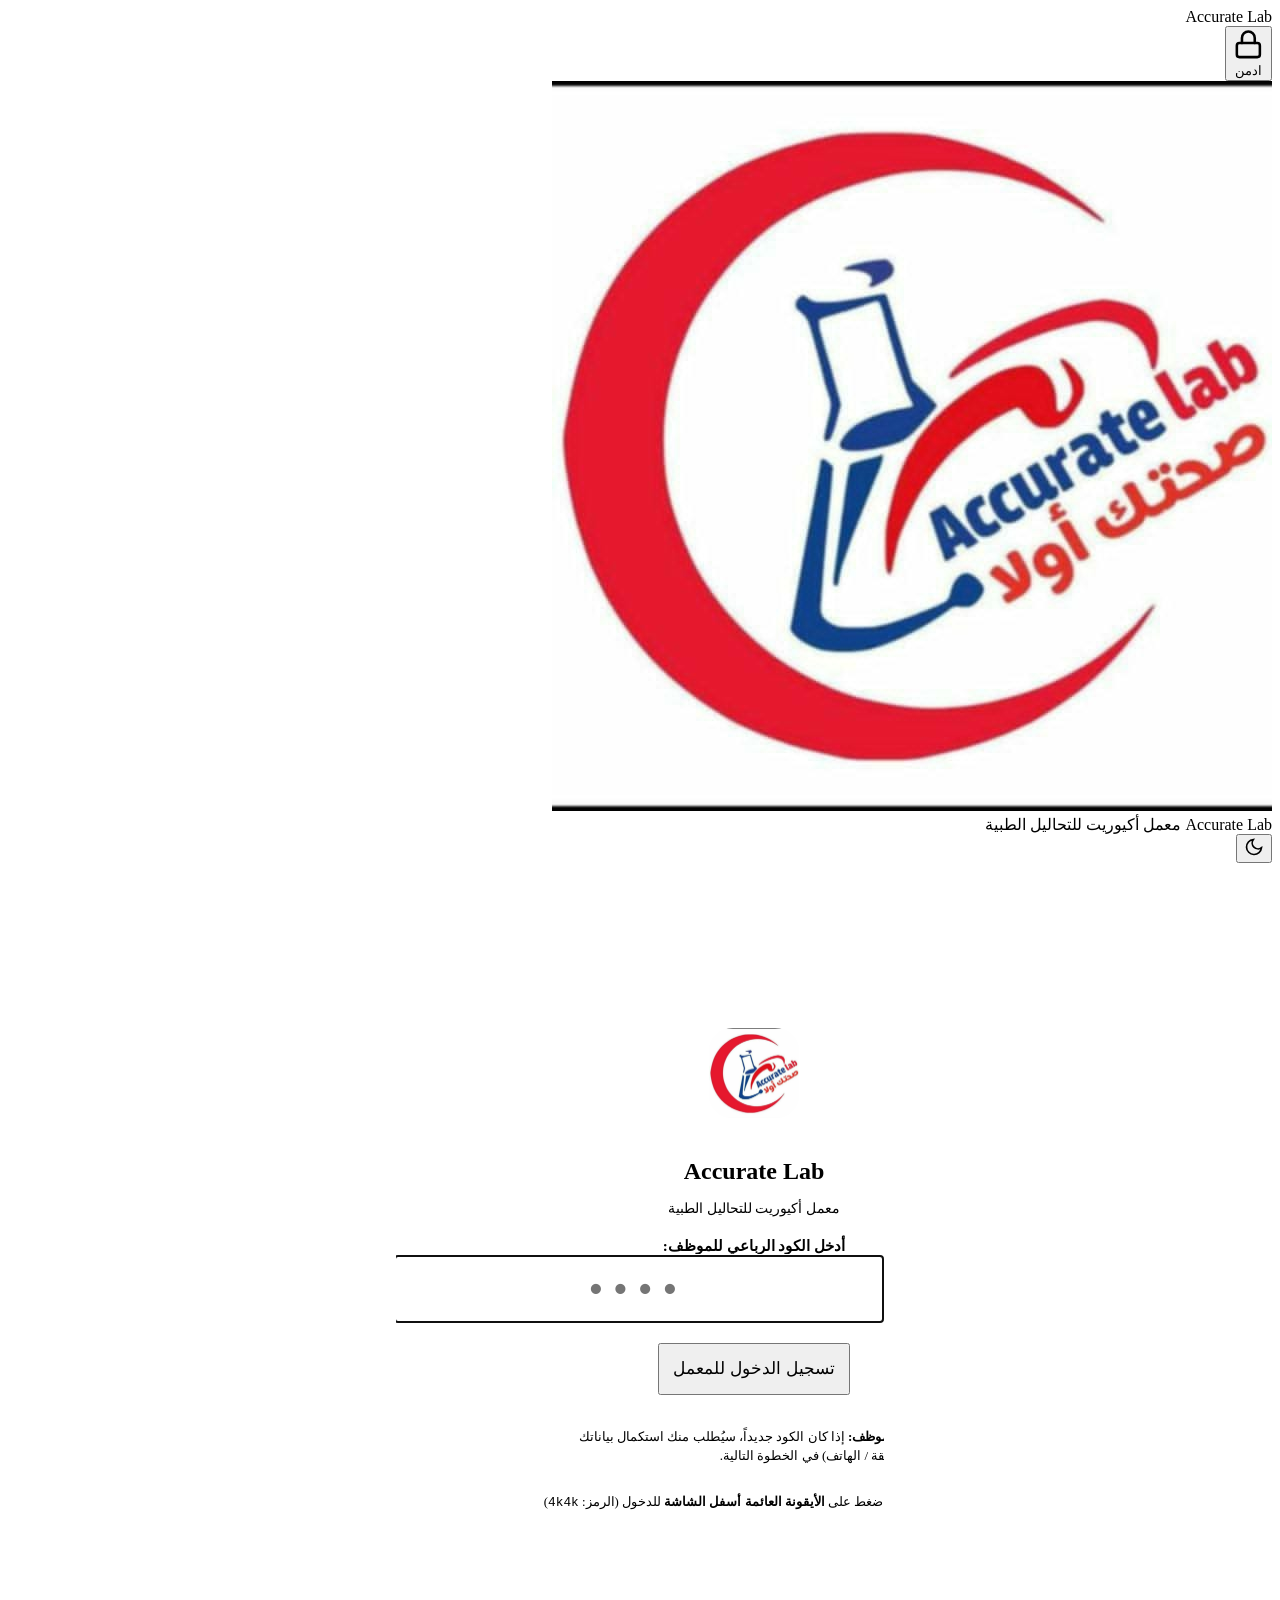
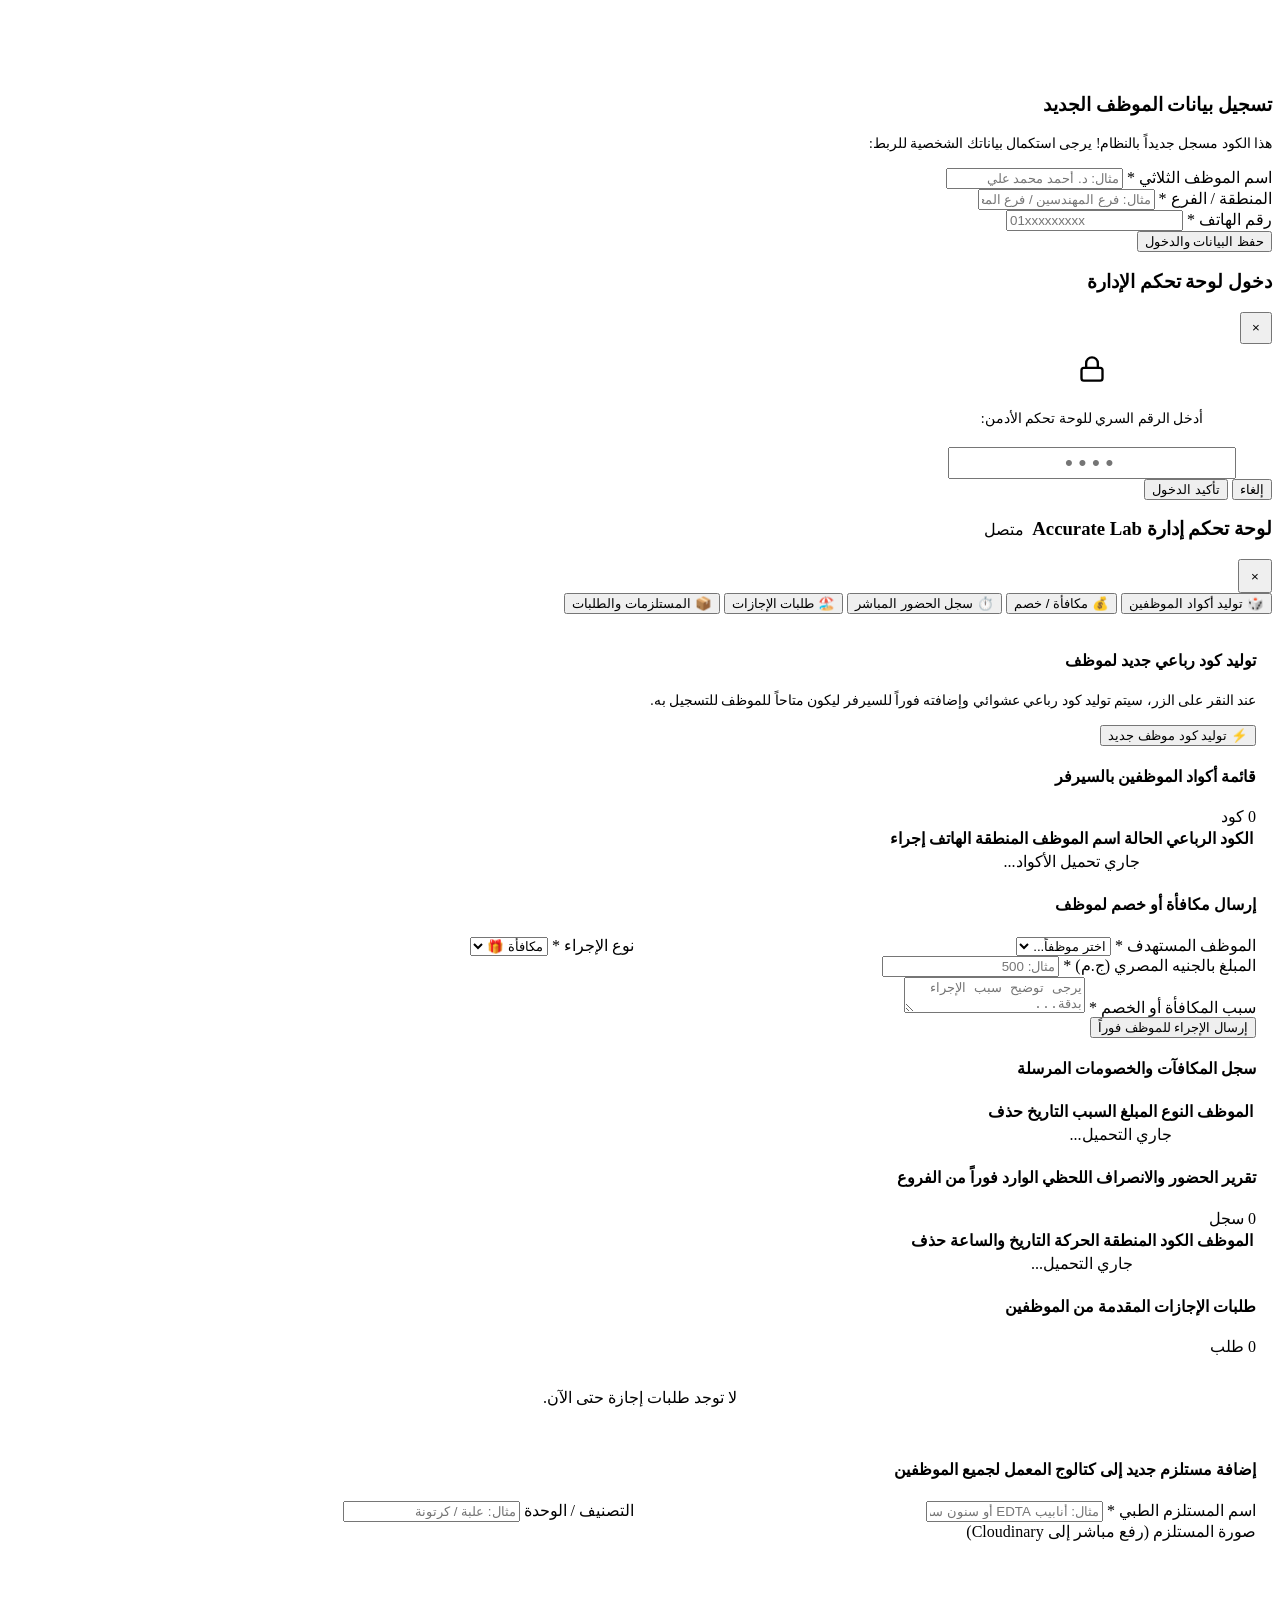
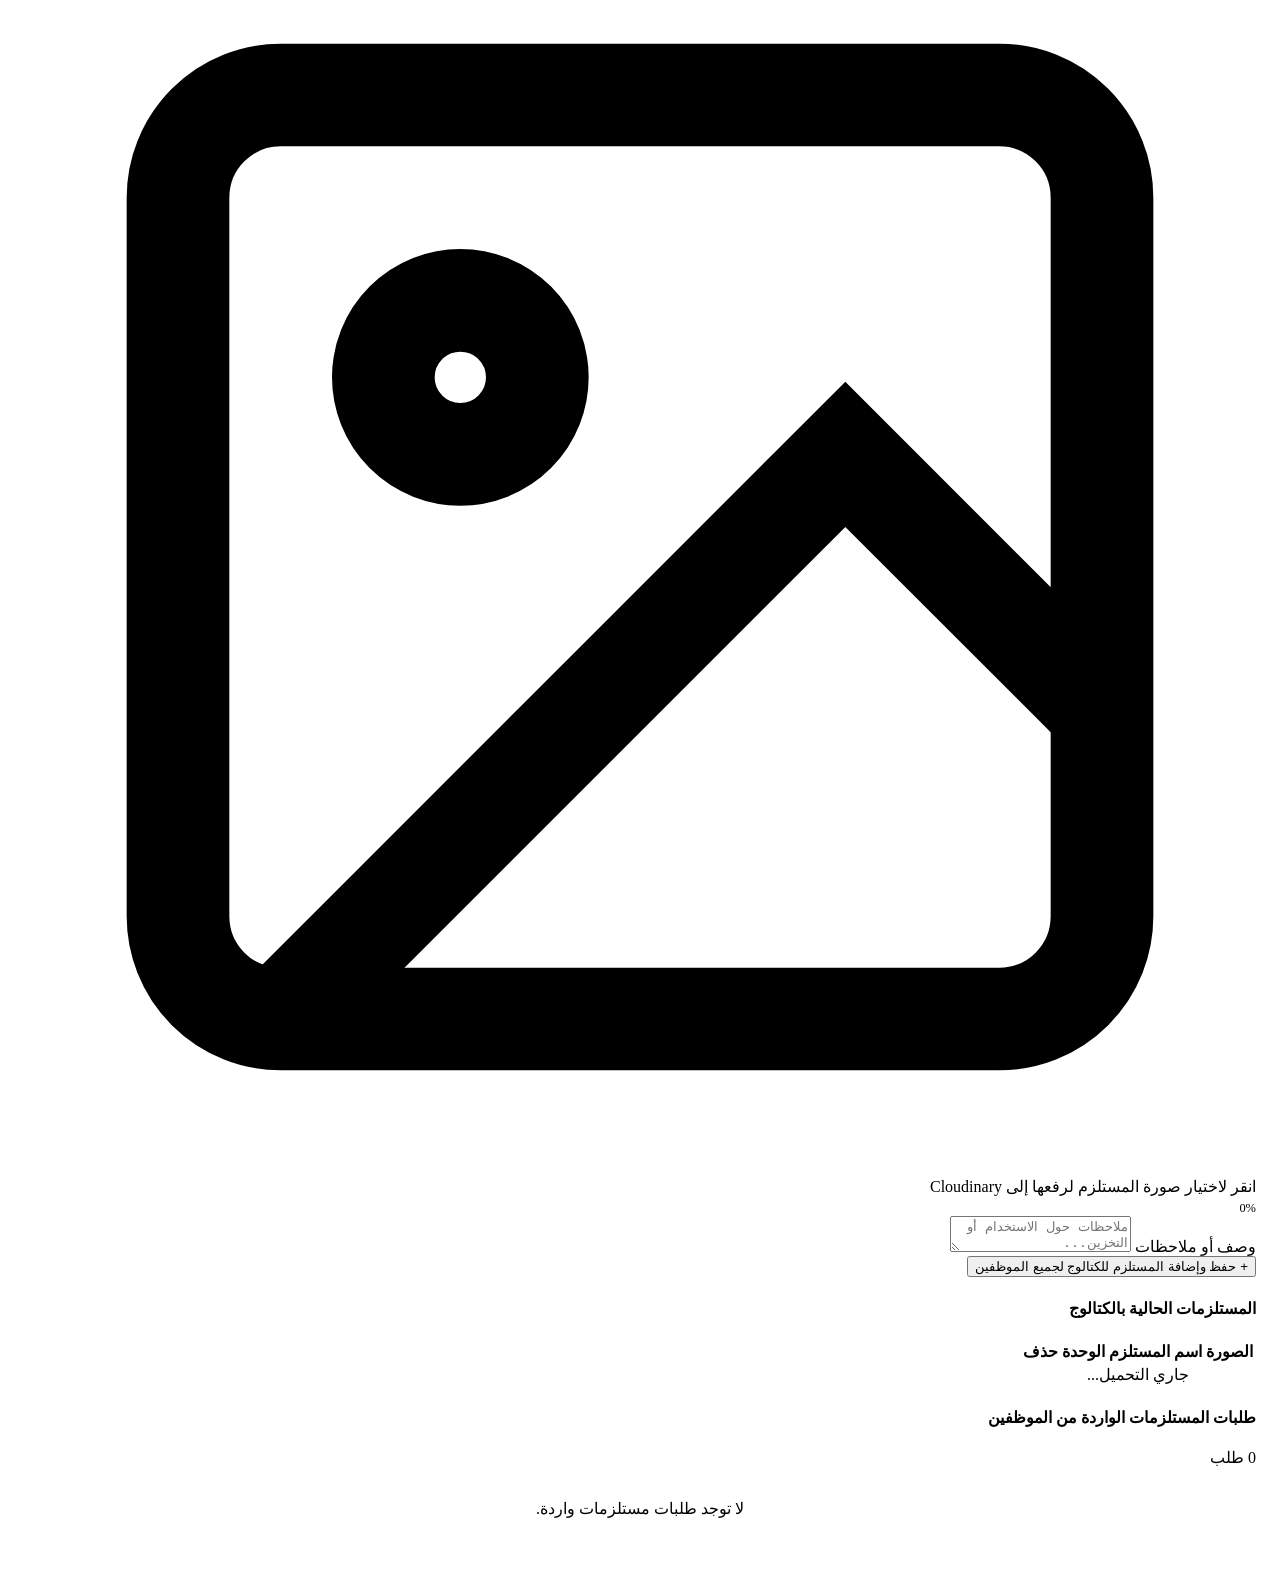
==== index.html @ 52a2d747 "Add files via upload" ====
<!DOCTYPE html>
<html lang="ar" dir="rtl" data-theme="light">
<head>
  <meta charset="UTF-8">
  <meta name="viewport" content="width=device-width, initial-scale=1.0, maximum-scale=1.0, user-scalable=no, viewport-fit=cover">
  <meta name="theme-color" content="#0284c7">
  <meta name="description" content="Accurate Lab - البوابة الإلكترونية لموظفي معمل أكيوريت للتحاليل الطبية">
  <title>Accurate Lab | معمل أكيوريت للتحاليل الطبية</title>
  
  <link rel="icon" type="image/jpeg" href="logo.jpg">
  <link rel="apple-touch-icon" href="logo.jpg">
  <link rel="manifest" href="manifest.json">
  
  <!-- Stylesheets -->
  <link rel="stylesheet" href="css/style.css">
  <link rel="stylesheet" href="css/animations.css">

  <style>
    /* Dedicated Login View Styles */
    .login-hero-container {
      min-height: 85vh;
      min-height: 85dvh;
      display: flex;
      flex-direction: column;
      align-items: center;
      justify-content: center;
      padding: 1.5rem 1rem;
      text-align: center;
    }

    .login-card-wrapper {
      width: 100%;
      max-width: 440px;
      background: var(--bg-card);
      border: 1px solid var(--border-color);
      border-radius: var(--radius-lg);
      padding: 2rem 1.5rem;
      box-shadow: var(--shadow-xl);
      position: relative;
      overflow: hidden;
    }

    .login-card-wrapper::before {
      content: '';
      position: absolute;
      top: 0;
      left: 0;
      right: 0;
      height: 5px;
      background: linear-gradient(90deg, var(--secondary), var(--primary));
    }

    .login-brand-img {
      width: 90px;
      height: 90px;
      border-radius: 24px;
      object-fit: cover;
      margin-bottom: 1rem;
      border: 3px solid var(--primary);
      box-shadow: var(--shadow-md), var(--shadow-glow);
    }

    .code-input-wrapper {
      max-width: 260px;
      margin: 1.25rem auto;
    }

    .code-input-lg {
      text-align: center;
      font-size: 2.2rem;
      font-weight: 800;
      letter-spacing: 0.35em;
      padding: 0.75rem;
      border-radius: var(--radius-md);
      direction: ltr;
    }
  </style>
</head>
<body>

  <!-- =========================================================
       PAGE TRANSITION OVERLAY (0.5s Sky-Blue & White Bubbles)
       ========================================================= -->
  <div id="pageTransitionOverlay" class="page-transition-overlay" aria-hidden="true">
    <div class="test-tube-stage">
      <div class="test-tube-wrapper">
        <div class="tube-lip"></div>
        <div class="tube-body">
          <div class="tube-liquid"></div>
        </div>
      </div>
      <!-- Rising White Bubbles -->
      <div class="bubbles-stream">
        <span class="white-bubble bubble-1"></span>
        <span class="white-bubble bubble-2"></span>
        <span class="white-bubble bubble-3"></span>
        <span class="white-bubble bubble-4"></span>
        <span class="white-bubble bubble-5"></span>
        <span class="white-bubble bubble-6"></span>
      </div>
    </div>
    <div class="transition-text">Accurate Lab</div>
  </div>

  <!-- =========================================================
       FLOATING ADMIN BUTTON (Always Visible & Accessible)
       ========================================================= -->
  <button id="fabAdminBtn" class="fab-admin" title="لوحة تحكم الإدارة (الرقم السري: 4k4k)" aria-label="لوحة تحكم الإدارة" style="z-index: 9999;">
    <svg viewBox="0 0 24 24" fill="none" stroke="currentColor" stroke-width="2" stroke-linecap="round" stroke-linejoin="round">
      <rect x="3" y="11" width="18" height="11" rx="2" ry="2"></rect>
      <path d="M7 11V7a5 5 0 0 1 10 0v4"></path>
    </svg>
    <span class="fab-badge">ادمن</span>
  </button>

  <!-- =========================================================
       VIEW 1: DEFAULT LOGIN SCREEN (تظهر عند فتح الموقع)
       ========================================================= -->
  <div id="viewLogin">
    <!-- Header with Theme Toggle -->
    <header class="app-header">
      <div class="header-container">
        <div class="brand-wrapper">
          <img src="logo.jpg" alt="Accurate Lab" class="brand-logo">
          <div class="brand-text">
            <span class="brand-name">Accurate Lab</span>
            <span class="brand-subtitle">معمل أكيوريت للتحاليل الطبية</span>
          </div>
        </div>
        <div class="header-actions">
          <button id="loginThemeToggleBtn" class="btn-icon" title="تبديل المظهر (فاتح / داكن)">
            <svg width="20" height="20" viewBox="0 0 24 24" fill="none" stroke="currentColor" stroke-width="2">
              <path d="M21 12.79A9 9 0 1 1 11.21 3 7 7 0 0 0 21 12.79z"></path>
            </svg>
          </button>
        </div>
      </div>
    </header>

    <div class="login-hero-container">
      <div class="login-card-wrapper">
        <img src="logo.jpg" alt="Accurate Lab Logo" class="login-brand-img">
        <h2 style="font-size: 1.5rem; font-weight: 800; color: var(--primary); margin-bottom: 0.25rem;">Accurate Lab</h2>
        <p style="font-size: 0.9rem; color: var(--text-secondary); margin-bottom: 1.25rem;">معمل أكيوريت للتحاليل الطبية</p>

        <form id="mainLoginForm">
          <div class="form-group code-input-wrapper">
            <label class="form-label" for="mainEmployeeCodeInput" style="font-size: 0.95rem; font-weight: 700; margin-bottom: 0.5rem;">
              أدخل الكود الرباعي للموظف:
            </label>
            <input type="text" id="mainEmployeeCodeInput" class="form-control code-input-lg" maxlength="4" pattern="[0-9]{4}" inputmode="numeric" placeholder="••••" required autofocus autocomplete="off">
          </div>

          <button type="submit" id="btnMainLoginSubmit" class="btn btn-primary btn-block" style="padding: 0.85rem; font-size: 1.05rem;">
            تسجيل الدخول للمعمل
          </button>
        </form>

        <div style="background: var(--bg-surface-elevated); padding: 0.75rem; border-radius: var(--radius-md); border: 1px dashed var(--border-color); margin-top: 1.25rem; font-size: 0.82rem; color: var(--text-secondary); text-align: right; line-height: 1.5;">
          💡 <strong>ملاحظة للموظف:</strong> إذا كان الكود جديداً، سيُطلب منك استكمال بياناتك (الاسم / المنطقة / الهاتف) في الخطوة التالية.
        </div>

        <div style="margin-top: 1rem; font-size: 0.8rem; color: var(--text-muted);">
          إدارة المعمل: اضغط على <strong>الأيقونة العائمة أسفل الشاشة</strong> للدخول (الرمز: <code>4k4k</code>)
        </div>
      </div>
    </div>
  </div>

  <!-- =========================================================
       VIEW 2: MAIN APPLICATION (تظهر بعد تسجيل الدخول بالكود)
       ========================================================= -->
  <div id="viewMainApp" style="display: none;">

    <!-- Main Header -->
    <header class="app-header">
      <div class="header-container">
        <div class="brand-wrapper">
          <img src="logo.jpg" alt="Accurate Lab Logo" class="brand-logo">
          <div class="brand-text">
            <span class="brand-name">
              Accurate Lab
              <span class="live-indicator" title="متصل"></span>
            </span>
            <span class="brand-subtitle">معمل أكيوريت للتحاليل الطبية</span>
          </div>
        </div>

        <div class="header-actions">
          <!-- Logged-in Employee Info -->
          <div id="userHeaderBadge" class="user-pill">
            <div class="user-avatar" id="userHeaderAvatar">م</div>
            <div>
              <div id="userHeaderName" style="line-height: 1.2;">-</div>
              <div id="userHeaderArea" style="font-size: 0.72rem; color: var(--text-muted);">-</div>
            </div>
          </div>

          <!-- Theme Toggle -->
          <button id="themeToggleBtn" class="btn-icon" title="تبديل المظهر">
            <svg id="themeIconSun" style="display: none;" width="20" height="20" viewBox="0 0 24 24" fill="none" stroke="currentColor" stroke-width="2">
              <circle cx="12" cy="12" r="5"></circle>
              <line x1="12" y1="1" x2="12" y2="3"></line>
              <line x1="12" y1="21" x2="12" y2="23"></line>
              <line x1="4.22" y1="4.22" x2="5.64" y2="5.64"></line>
              <line x1="18.36" y1="18.36" x2="19.78" y2="19.78"></line>
              <line x1="1" y1="12" x2="3" y2="12"></line>
              <line x1="21" y1="12" x2="23" y2="12"></line>
              <line x1="4.22" y1="19.78" x2="5.64" y2="18.36"></line>
              <line x1="18.36" y1="5.64" x2="19.78" y2="4.22"></line>
            </svg>
            <svg id="themeIconMoon" width="20" height="20" viewBox="0 0 24 24" fill="none" stroke="currentColor" stroke-width="2">
              <path d="M21 12.79A9 9 0 1 1 11.21 3 7 7 0 0 0 21 12.79z"></path>
            </svg>
          </button>

          <!-- Logout Button -->
          <button id="logoutBtn" class="btn-icon" title="تسجيل الخروج">
            <svg width="18" height="18" viewBox="0 0 24 24" fill="none" stroke="currentColor" stroke-width="2">
              <path d="M9 21H5a2 2 0 0 1-2-2V5a2 2 0 0 1 2-2h4"></path>
              <polyline points="16 17 21 12 16 7"></polyline>
              <line x1="21" y1="12" x2="9" y2="12"></line>
            </svg>
          </button>
        </div>
      </div>
    </header>

    <!-- Desktop Navigation Bar -->
    <nav id="desktopNav" class="desktop-nav">
      <div class="desktop-nav-container">
        <button class="desktop-nav-item active" data-page="attendance">
          <svg width="18" height="18" viewBox="0 0 24 24" fill="none" stroke="currentColor" stroke-width="2">
            <circle cx="12" cy="12" r="10"></circle>
            <polyline points="12 6 12 12 16 14"></polyline>
          </svg>
          تسجيل الحضور
        </button>

        <button class="desktop-nav-item" data-page="rewards">
          <svg width="18" height="18" viewBox="0 0 24 24" fill="none" stroke="currentColor" stroke-width="2">
            <polyline points="20 12 20 22 4 22 4 12"></polyline>
            <rect x="2" y="7" width="20" height="5"></rect>
            <line x1="12" y1="22" x2="12" y2="7"></line>
            <path d="M12 7H7.5a2.5 2.5 0 0 1 0-5C11 2 12 7 12 7z"></path>
            <path d="M12 7h4.5a2.5 2.5 0 0 0 0-5C13 2 12 7 12 7z"></path>
          </svg>
          المكافآت والخصومات
        </button>

        <button class="desktop-nav-item" data-page="supplies">
          <svg width="18" height="18" viewBox="0 0 24 24" fill="none" stroke="currentColor" stroke-width="2">
            <path d="M21 16V8a2 2 0 0 0-1-1.73l-7-4a2 2 0 0 0-2 0l-7 4A2 2 0 0 0 3 8v8a2 2 0 0 0 1 1.73l7 4a2 2 0 0 0 2 0l7-4A2 2 0 0 0 21 16z"></path>
            <polyline points="3.27 6.96 12 12.01 20.73 6.96"></polyline>
            <line x1="12" y1="22.08" x2="12" y2="12"></line>
          </svg>
          طلب مستلزمات
        </button>

        <button class="desktop-nav-item" data-page="leave">
          <svg width="18" height="18" viewBox="0 0 24 24" fill="none" stroke="currentColor" stroke-width="2">
            <rect x="3" y="4" width="18" height="18" rx="2" ry="2"></rect>
            <line x1="16" y1="2" x2="16" y2="6"></line>
            <line x1="8" y1="2" x2="8" y2="6"></line>
            <line x1="3" y1="10" x2="21" y2="10"></line>
          </svg>
          طلب إجازة
        </button>
      </div>
    </nav>

    <!-- Main 4 Pages Content -->
    <main class="main-content">

      <!-- =======================================================
           PAGE 1: تسجيل الحضور والانصراف (ATTENDANCE)
           ======================================================= -->
      <section id="pageAttendance" class="app-page active">
        <!-- Live Clock -->
        <div class="live-clock-card">
          <div class="clock-time" id="digitalClockTime">00:00:00 --</div>
          <div class="clock-date" id="digitalClockDate">جاري التحديث...</div>
        </div>

        <!-- Attendance Action Cards -->
        <div class="card">
          <div class="card-header">
            <h2 class="card-title">
              <svg viewBox="0 0 24 24" fill="none" stroke="currentColor" stroke-width="2">
                <circle cx="12" cy="12" r="10"></circle>
                <polyline points="12 6 12 12 16 14"></polyline>
              </svg>
              تسجيل الحضور والانصراف لليوم
            </h2>
            <span class="badge badge-info" id="todaySummaryBadge">4 حركات متاحة</span>
          </div>

          <div class="attendance-grid">
            <!-- 1. دخول صباحي -->
            <div class="attendance-card" id="cardMorningIn">
              <div class="attendance-card-header">
                <div class="attendance-card-icon morning-icon">
                  <svg width="24" height="24" viewBox="0 0 24 24" fill="none" stroke="currentColor" stroke-width="2">
                    <circle cx="12" cy="12" r="5"></circle>
                    <line x1="12" y1="1" x2="12" y2="3"></line>
                    <line x1="12" y1="21" x2="12" y2="23"></line>
                    <line x1="4.22" y1="4.22" x2="5.64" y2="5.64"></line>
                    <line x1="18.36" y1="18.36" x2="19.78" y2="19.78"></line>
                    <line x1="1" y1="12" x2="3" y2="12"></line>
                    <line x1="21" y1="12" x2="23" y2="12"></line>
                    <line x1="4.22" y1="19.78" x2="5.64" y2="18.36"></line>
                    <line x1="18.36" y1="5.64" x2="19.78" y2="4.22"></line>
                  </svg>
                </div>
                <div>
                  <h3 class="attendance-card-title">تسجيل دخول صباحي</h3>
                  <p class="attendance-card-subtitle">بداية الوردية الصباحية</p>
                </div>
              </div>
              <div class="attendance-card-status">
                <span class="badge" id="statusMorningIn">لم يسجل بعد</span>
                <button class="btn btn-primary btn-sm" id="btnMorningIn">
                  تسجيل الآن
                </button>
              </div>
            </div>

            <!-- 2. خروج صباحي -->
            <div class="attendance-card" id="cardMorningOut">
              <div class="attendance-card-header">
                <div class="attendance-card-icon morning-icon">
                  <svg width="24" height="24" viewBox="0 0 24 24" fill="none" stroke="currentColor" stroke-width="2">
                    <path d="M17 16l4-4m0 0l-4-4m4 4H7m6 4v1a3 3 0 01-3 3H6a3 3 0 01-3-3V7a3 3 0 013-3h4a3 3 0 013 3v1"></path>
                  </svg>
                </div>
                <div>
                  <h3 class="attendance-card-title">تسجيل خروج صباحي</h3>
                  <p class="attendance-card-subtitle">نهاية الوردية الصباحية</p>
                </div>
              </div>
              <div class="attendance-card-status">
                <span class="badge" id="statusMorningOut">لم يسجل بعد</span>
                <button class="btn btn-secondary btn-sm" id="btnMorningOut">
                  تسجيل الآن
                </button>
              </div>
            </div>

            <!-- 3. دخول مسائي -->
            <div class="attendance-card" id="cardEveningIn">
              <div class="attendance-card-header">
                <div class="attendance-card-icon evening-icon">
                  <svg width="24" height="24" viewBox="0 0 24 24" fill="none" stroke="currentColor" stroke-width="2">
                    <path d="M21 12.79A9 9 0 1 1 11.21 3 7 7 0 0 0 21 12.79z"></path>
                  </svg>
                </div>
                <div>
                  <h3 class="attendance-card-title">تسجيل دخول مسائي</h3>
                  <p class="attendance-card-subtitle">بداية الوردية المسائية</p>
                </div>
              </div>
              <div class="attendance-card-status">
                <span class="badge" id="statusEveningIn">لم يسجل بعد</span>
                <button class="btn btn-primary btn-sm" id="btnEveningIn">
                  تسجيل الآن
                </button>
              </div>
            </div>

            <!-- 4. خروج مسائي -->
            <div class="attendance-card" id="cardEveningOut">
              <div class="attendance-card-header">
                <div class="attendance-card-icon evening-icon">
                  <svg width="24" height="24" viewBox="0 0 24 24" fill="none" stroke="currentColor" stroke-width="2">
                    <path d="M17 16l4-4m0 0l-4-4m4 4H7m6 4v1a3 3 0 01-3 3H6a3 3 0 01-3-3V7a3 3 0 013-3h4a3 3 0 013 3v1"></path>
                  </svg>
                </div>
                <div>
                  <h3 class="attendance-card-title">تسجيل خروج مسائي</h3>
                  <p class="attendance-card-subtitle">نهاية الوردية المسائية</p>
                </div>
              </div>
              <div class="attendance-card-status">
                <span class="badge" id="statusEveningOut">لم يسجل بعد</span>
                <button class="btn btn-secondary btn-sm" id="btnEveningOut">
                  تسجيل الآن
                </button>
              </div>
            </div>
          </div>
        </div>

        <!-- Attendance History -->
        <div class="card">
          <div class="card-header">
            <h2 class="card-title">
              <svg viewBox="0 0 24 24" fill="none" stroke="currentColor" stroke-width="2">
                <path d="M14 2H6a2 2 0 0 0-2 2v16a2 2 0 0 0 2 2h12a2 2 0 0 0 2-2V8z"></path>
                <polyline points="14 2 14 8 20 8"></polyline>
              </svg>
              سجل حركات الحضور المسجلة
            </h2>
            <span class="badge badge-info" id="attendanceHistoryCount">0 حركة</span>
          </div>
          <div id="attendanceHistoryList">
            <div style="text-align: center; padding: 2rem 1rem; color: var(--text-muted);">
              جاري تحميل سجل حركاتك...
            </div>
          </div>
        </div>
      </section>

      <!-- =======================================================
           PAGE 2: المكافآت والخصومات (REWARDS & DEDUCTIONS)
           ======================================================= -->
      <section id="pageRewards" class="app-page">
        <div class="rewards-summary-grid">
          <div class="summary-card positive">
            <div class="summary-label">إجمالي المكافآت</div>
            <div class="summary-amount green" id="totalRewardsSum">0 ج.م</div>
          </div>
          <div class="summary-card negative">
            <div class="summary-label">إجمالي الخصومات</div>
            <div class="summary-amount red" id="totalDeductionsSum">0 ج.م</div>
          </div>
          <div class="summary-card net">
            <div class="summary-label">الصافي</div>
            <div class="summary-amount" id="netRewardsSum">0 ج.م</div>
          </div>
        </div>

        <div class="card">
          <div class="card-header">
            <h2 class="card-title">
              <svg viewBox="0 0 24 24" fill="none" stroke="currentColor" stroke-width="2">
                <circle cx="12" cy="12" r="10"></circle>
                <path d="M16 8h-6a2 2 0 1 0 0 4h4a2 2 0 1 1 0 4H8"></path>
              </svg>
              سجل المكافآت والخصومات الخاص بك
            </h2>
          </div>
          <div id="rewardsListContainer">
            <div style="text-align: center; padding: 2.5rem 1rem; color: var(--text-muted);">
              لا توجد مكافآت أو خصومات مسجلة لك حتى الآن.
            </div>
          </div>
        </div>
      </section>

      <!-- =======================================================
           PAGE 3: طلب مستلزمات (SUPPLIES)
           ======================================================= -->
      <section id="pageSupplies" class="app-page">
        <div class="card">
          <div class="card-header">
            <h2 class="card-title">
              <svg viewBox="0 0 24 24" fill="none" stroke="currentColor" stroke-width="2">
                <rect x="2" y="7" width="20" height="14" rx="2" ry="2"></rect>
                <path d="M16 21V5a2 2 0 0 0-2-2h-4a2 2 0 0 0-2 2v16"></path>
              </svg>
              المستلزمات الطبية المتاحة بالمعمل
            </h2>
          </div>
          <div id="suppliesCatalogGrid" class="supplies-catalog-grid">
            <div style="grid-column: 1 / -1; text-align: center; padding: 2rem; color: var(--text-muted);">
              جاري تحميل المستلزمات الطبية...
            </div>
          </div>
        </div>

        <div class="card">
          <div class="card-header">
            <h2 class="card-title">
              <svg viewBox="0 0 24 24" fill="none" stroke="currentColor" stroke-width="2">
                <path d="M11 4H4a2 2 0 0 0-2 2v14a2 2 0 0 0 2 2h14a2 2 0 0 0 2-2v-7"></path>
              </svg>
              طلب مستلزم جديد
            </h2>
          </div>

          <form id="orderSupplyForm">
            <div class="form-group">
              <label class="form-label" for="supplySelect">اسم المستلزم الطبي *</label>
              <input type="text" id="supplySelect" class="form-control" placeholder="اختر من القائمة أعلاه أو اكتب اسم المستلزم..." required>
            </div>

            <div class="form-group">
              <label class="form-label" for="supplyQuantity">الكمية المطلوبة (مع تحديد الوحدة مثل 5 علب، 10 كراتين) *</label>
              <input type="text" id="supplyQuantity" class="form-control" placeholder="مثال: 5 علب أو 20 كرتونة..." required>
            </div>

            <div class="form-group">
              <label class="form-label" for="supplyNotes">ملاحظات إضافية (اختياري)</label>
              <textarea id="supplyNotes" class="form-control" placeholder="أي تفاصيل خاصة أو درجة الأولوية..."></textarea>
            </div>

            <button type="submit" class="btn btn-primary btn-block">
              إرسال طلب المستلزمات للإدارة
            </button>
          </form>
        </div>

        <div class="card">
          <div class="card-header">
            <h2 class="card-title">
              <svg viewBox="0 0 24 24" fill="none" stroke="currentColor" stroke-width="2">
                <polyline points="9 11 12 14 22 4"></polyline>
              </svg>
              طلبات المستلزمات السابقة
            </h2>
          </div>
          <div id="mySupplyOrdersList">
            <div style="text-align: center; padding: 2rem; color: var(--text-muted);">
              لم تقم بإرسال أي طلبات مستلزمات حتى الآن.
            </div>
          </div>
        </div>
      </section>

      <!-- =======================================================
           PAGE 4: طلب إجازة (LEAVE)
           ======================================================= -->
      <section id="pageLeave" class="app-page">
        <div class="card">
          <div class="card-header">
            <h2 class="card-title">
              <svg viewBox="0 0 24 24" fill="none" stroke="currentColor" stroke-width="2">
                <rect x="3" y="4" width="18" height="18" rx="2" ry="2"></rect>
              </svg>
              تقديم طلب إجازة جديدة
            </h2>
          </div>

          <form id="leaveRequestForm">
            <div style="display: grid; grid-template-columns: 1fr 1fr; gap: 0.75rem;">
              <div class="form-group">
                <label class="form-label" for="leaveDaysCount">عدد الأيام *</label>
                <input type="number" id="leaveDaysCount" class="form-control" min="1" max="60" value="1" required>
              </div>

              <div class="form-group">
                <label class="form-label" for="leaveStartDate">تاريخ بدء الإجازة *</label>
                <input type="date" id="leaveStartDate" class="form-control" required>
              </div>
            </div>

            <div class="form-group">
              <label class="form-label" for="leaveType">نوع الإجازة</label>
              <select id="leaveType" class="form-control">
                <option value="اعتيادية">إجازة اعتيادية</option>
                <option value="عارضة">إجازة عارضة</option>
                <option value="مرضية">إجازة مرضية</option>
                <option value="طارئة">إجازة طارئة</option>
              </select>
            </div>

            <div class="form-group">
              <label class="form-label" for="leaveReason">سبب الإجازة وملاحظات *</label>
              <textarea id="leaveReason" class="form-control" placeholder="يرجى كتابة سبب طلب الإجازة..." required></textarea>
            </div>

            <!-- Cloudinary Upload for Leave Report -->
            <div class="form-group">
              <label class="form-label">إرفاق تقرير طبي أو عذر (رفع مباشر إلى Cloudinary)</label>
              <div id="leaveUploadDropzone" class="upload-dropzone">
                <input type="file" id="leaveFileInput" accept="image/*,application/pdf" style="display: none;">
                <svg class="upload-icon" viewBox="0 0 24 24" fill="none" stroke="currentColor" stroke-width="2">
                  <path d="M21 15v4a2 2 0 0 1-2 2H5a2 2 0 0 1-2-2v-4"></path>
                  <polyline points="17 8 12 3 7 8"></polyline>
                  <line x1="12" y1="3" x2="12" y2="15"></line>
                </svg>
                <div>انقر هنا لاختيار صورة أو ملف للرفع المباشر إلى Cloudinary</div>
                <div style="font-size: 0.75rem; color: var(--text-muted); margin-top: 0.25rem;">(يدعم JPG, PNG, PDF حتى 10 ميجابايت)</div>

                <div id="leaveUploadProgress" class="progress-container">
                  <div class="progress-bar-outer">
                    <div id="leaveProgressBarInner" class="progress-bar-inner"></div>
                  </div>
                  <div id="leaveUploadProgressText" style="font-size: 0.78rem; margin-top: 0.35rem; color: var(--primary);">0%</div>
                </div>

                <div id="leaveUploadPreview" class="upload-preview-wrapper" style="display: none;">
                  <img id="leavePreviewImg" src="" alt="المرفق" class="upload-preview-img">
                  <button type="button" id="btnRemoveLeaveAttachment" class="upload-preview-remove">&times;</button>
                </div>
              </div>
            </div>

            <button type="submit" class="btn btn-primary btn-block">
              إرسال طلب الإجازة للإدارة
            </button>
          </form>
        </div>

        <div class="card">
          <div class="card-header">
            <h2 class="card-title">
              <svg viewBox="0 0 24 24" fill="none" stroke="currentColor" stroke-width="2">
                <circle cx="12" cy="12" r="10"></circle>
              </svg>
              سجل طلبات الإجازات الخاصة بك
            </h2>
          </div>
          <div id="myLeaveRequestsList">
            <div style="text-align: center; padding: 2rem; color: var(--text-muted);">
              لا توجد طلبات إجازة مسجلة لك حتى الآن.
            </div>
          </div>
        </div>
      </section>

    </main>

    <!-- Mobile Bottom Nav -->
    <nav id="mobileNav" class="mobile-nav" aria-label="التنقل">
      <button class="nav-tab-btn active" data-page="attendance">
        <svg class="tab-icon" viewBox="0 0 24 24" fill="none" stroke="currentColor" stroke-width="2">
          <circle cx="12" cy="12" r="10"></circle>
          <polyline points="12 6 12 12 16 14"></polyline>
        </svg>
        <span>تسجيل حضور</span>
      </button>

      <button class="nav-tab-btn" data-page="rewards">
        <svg class="tab-icon" viewBox="0 0 24 24" fill="none" stroke="currentColor" stroke-width="2">
          <polyline points="20 12 20 22 4 22 4 12"></polyline>
          <rect x="2" y="7" width="20" height="5"></rect>
          <line x1="12" y1="22" x2="12" y2="7"></line>
        </svg>
        <span>المكافآت</span>
      </button>

      <button class="nav-tab-btn" data-page="supplies">
        <svg class="tab-icon" viewBox="0 0 24 24" fill="none" stroke="currentColor" stroke-width="2">
          <path d="M21 16V8a2 2 0 0 0-1-1.73l-7-4a2 2 0 0 0-2 0l-7 4A2 2 0 0 0 3 8v8a2 2 0 0 0 1 1.73l7 4a2 2 0 0 0 2 0l7-4A2 2 0 0 0 21 16z"></path>
        </svg>
        <span>المستلزمات</span>
      </button>

      <button class="nav-tab-btn" data-page="leave">
        <svg class="tab-icon" viewBox="0 0 24 24" fill="none" stroke="currentColor" stroke-width="2">
          <rect x="3" y="4" width="18" height="18" rx="2" ry="2"></rect>
        </svg>
        <span>طلب إجازة</span>
      </button>
    </nav>
  </div>

  <!-- =========================================================
       MODAL: FIRST-TIME REGISTRATION (الاسم / المنطقة / رقم الهاتف)
       ========================================================= -->
  <div id="registerModal" class="modal-overlay">
    <div class="modal-dialog">
      <div class="modal-header">
        <h3 class="modal-title">تسجيل بيانات الموظف الجديد</h3>
      </div>
      <form id="registerForm">
        <div class="modal-body">
          <p style="font-size: 0.85rem; color: var(--text-secondary); margin-bottom: 1rem;">
            هذا الكود مسجل جديداً بالنظام! يرجى استكمال بياناتك الشخصية للربط:
          </p>

          <div class="form-group">
            <label class="form-label" for="regName">اسم الموظف الثلاثي *</label>
            <input type="text" id="regName" class="form-control" placeholder="مثال: د. أحمد محمد علي" required>
          </div>

          <div class="form-group">
            <label class="form-label" for="regArea">المنطقة / الفرع *</label>
            <input type="text" id="regArea" class="form-control" placeholder="مثال: فرع المهندسين / فرع المعادي" required>
          </div>

          <div class="form-group">
            <label class="form-label" for="regPhone">رقم الهاتف *</label>
            <input type="tel" id="regPhone" class="form-control" placeholder="01xxxxxxxxx" required>
          </div>
        </div>
        <div class="modal-footer">
          <button type="submit" class="btn btn-primary btn-block">
            حفظ البيانات والدخول
          </button>
        </div>
      </form>
    </div>
  </div>

  <!-- =========================================================
       MODAL: ADMIN PIN PROMPT (4k4k)
       ========================================================= -->
  <div id="adminPinModal" class="modal-overlay">
    <div class="modal-dialog" style="max-width: 360px;">
      <div class="modal-header">
        <h3 class="modal-title">دخول لوحة تحكم الإدارة</h3>
        <button type="button" class="btn-icon close-admin-pin" style="width: 32px; height: 32px;">&times;</button>
      </div>
      <form id="adminPinForm">
        <div class="modal-body" style="text-align: center;">
          <div style="width: 50px; height: 50px; margin: 0 auto 1rem; border-radius: 50%; background: var(--primary-light); color: var(--primary); display: flex; align-items: center; justify-content: center;">
            <svg width="28" height="28" viewBox="0 0 24 24" fill="none" stroke="currentColor" stroke-width="2">
              <rect x="3" y="11" width="18" height="11" rx="2" ry="2"></rect>
              <path d="M7 11V7a5 5 0 0 1 10 0v4"></path>
            </svg>
          </div>
          <p style="font-size: 0.88rem; color: var(--text-secondary); margin-bottom: 1.25rem;">
            أدخل الرقم السري للوحة تحكم الأدمن:
          </p>
          <div class="form-group">
            <input type="password" id="adminPinInput" class="form-control" placeholder="••••" style="text-align: center; font-size: 1.4rem; letter-spacing: 0.25em;" required autofocus>
          </div>
        </div>
        <div class="modal-footer">
          <button type="button" class="btn btn-secondary close-admin-pin">إلغاء</button>
          <button type="submit" class="btn btn-primary">تأكيد الدخول</button>
        </div>
      </form>
    </div>
  </div>

  <!-- =========================================================
       MODAL: ADMIN CONTROL CENTER
       ========================================================= -->
  <div id="adminDashboardModal" class="modal-overlay">
    <div class="modal-dialog admin-modal-dialog">
      <div class="modal-header">
        <div style="display: flex; align-items: center; gap: 0.5rem;">
          <h3 class="modal-title">لوحة تحكم إدارة Accurate Lab</h3>
          <span class="badge badge-success">متصل</span>
        </div>
        <button type="button" id="closeAdminDashboardBtn" class="btn-icon" style="width: 34px; height: 34px;">&times;</button>
      </div>

      <div class="admin-nav-tabs">
        <button class="admin-tab-btn active" data-pane="adminCodes">
          <span>🎲 توليد أكواد الموظفين</span>
        </button>
        <button class="admin-tab-btn" data-pane="adminRewards">
          <span>💰 مكافأة / خصم</span>
        </button>
        <button class="admin-tab-btn" data-pane="adminAttendance">
          <span>⏱️ سجل الحضور المباشر</span>
        </button>
        <button class="admin-tab-btn" data-pane="adminLeaves">
          <span>🏖️ طلبات الإجازات</span>
        </button>
        <button class="admin-tab-btn" data-pane="adminSupplies">
          <span>📦 المستلزمات والطلبات</span>
        </button>
      </div>

      <div class="modal-body" style="background: var(--bg-body); padding: 1rem;">
        
        <!-- PANE 1: توليد أكواد الموظفين -->
        <div id="paneAdminCodes" class="admin-pane active">
          <div class="card">
            <div class="card-header">
              <h4 class="card-title">توليد كود رباعي جديد لموظف</h4>
            </div>
            <p style="font-size: 0.85rem; color: var(--text-secondary); margin-bottom: 1rem;">
              عند النقر على الزر، سيتم توليد كود رباعي عشوائي وإضافته فوراً للسيرفر ليكون متاحاً للموظف للتسجيل به.
            </p>
            <div style="display: flex; gap: 0.75rem; align-items: center; flex-wrap: wrap;">
              <button id="btnGenerateCode" class="btn btn-primary">
                ⚡ توليد كود موظف جديد
              </button>
              <div id="generatedCodeDisplay" style="display: none; background: var(--bg-surface-elevated); padding: 0.5rem 1rem; border-radius: var(--radius-md); border: 1.5px dashed var(--primary); font-size: 1.25rem; font-weight: 800; color: var(--primary); letter-spacing: 0.15em;">
                -
              </div>
            </div>
          </div>

          <div class="card">
            <div class="card-header">
              <h4 class="card-title">قائمة أكواد الموظفين بالسيرفر</h4>
              <span class="badge badge-info" id="adminCodesCount">0 كود</span>
            </div>
            <div class="table-responsive">
              <table class="data-table">
                <thead>
                  <tr>
                    <th>الكود الرباعي</th>
                    <th>الحالة</th>
                    <th>اسم الموظف</th>
                    <th>المنطقة</th>
                    <th>الهاتف</th>
                    <th>إجراء</th>
                  </tr>
                </thead>
                <tbody id="adminEmployeesTableBody">
                  <tr><td colspan="6" style="text-align: center; color: var(--text-muted);">جاري تحميل الأكواد...</td></tr>
                </tbody>
              </table>
            </div>
          </div>
        </div>

        <!-- PANE 2: إرسال مكافأة أو خصم -->
        <div id="paneAdminRewards" class="admin-pane">
          <div class="card">
            <div class="card-header">
              <h4 class="card-title">إرسال مكافأة أو خصم لموظف</h4>
            </div>
            <form id="adminRewardForm">
              <div style="display: grid; grid-template-columns: 1fr 1fr; gap: 0.75rem;">
                <div class="form-group">
                  <label class="form-label" for="rewardEmployeeSelect">الموظف المستهدف *</label>
                  <select id="rewardEmployeeSelect" class="form-control" required>
                    <option value="">اختر موظفاً...</option>
                  </select>
                </div>

                <div class="form-group">
                  <label class="form-label" for="rewardType">نوع الإجراء *</label>
                  <select id="rewardType" class="form-control" required>
                    <option value="reward">مكافأة 🎁</option>
                    <option value="deduction">خصم 🔻</option>
                  </select>
                </div>
              </div>

              <div class="form-group">
                <label class="form-label" for="rewardAmount">المبلغ بالجنيه المصري (ج.م) *</label>
                <input type="number" id="rewardAmount" class="form-control" min="1" step="0.5" placeholder="مثال: 500" required>
              </div>

              <div class="form-group">
                <label class="form-label" for="rewardReason">سبب المكافأة أو الخصم *</label>
                <textarea id="rewardReason" class="form-control" placeholder="يرجى توضيح سبب الإجراء بدقة..." required></textarea>
              </div>

              <button type="submit" class="btn btn-primary btn-block">
                إرسال الإجراء للموظف فوراً
              </button>
            </form>
          </div>

          <div class="card">
            <div class="card-header">
              <h4 class="card-title">سجل المكافآت والخصومات المرسلة</h4>
            </div>
            <div class="table-responsive">
              <table class="data-table">
                <thead>
                  <tr>
                    <th>الموظف</th>
                    <th>النوع</th>
                    <th>المبلغ</th>
                    <th>السبب</th>
                    <th>التاريخ</th>
                    <th>حذف</th>
                  </tr>
                </thead>
                <tbody id="adminRewardsTableBody">
                  <tr><td colspan="6" style="text-align: center; color: var(--text-muted);">جاري التحميل...</td></tr>
                </tbody>
              </table>
            </div>
          </div>
        </div>

        <!-- PANE 3: سجل الحضور المباشر -->
        <div id="paneAdminAttendance" class="admin-pane">
          <div class="card">
            <div class="card-header">
              <h4 class="card-title">تقرير الحضور والانصراف اللحظي الوارد فوراً من الفروع</h4>
              <span class="badge badge-success" id="adminAttendanceCount">0 سجل</span>
            </div>
            <div class="table-responsive">
              <table class="data-table">
                <thead>
                  <tr>
                    <th>الموظف</th>
                    <th>الكود</th>
                    <th>المنطقة</th>
                    <th>الحركة</th>
                    <th>التاريخ والساعة</th>
                    <th>حذف</th>
                  </tr>
                </thead>
                <tbody id="adminAttendanceTableBody">
                  <tr><td colspan="6" style="text-align: center; color: var(--text-muted);">جاري التحميل...</td></tr>
                </tbody>
              </table>
            </div>
          </div>
        </div>

        <!-- PANE 4: إدارة طلبات الإجازات -->
        <div id="paneAdminLeaves" class="admin-pane">
          <div class="card">
            <div class="card-header">
              <h4 class="card-title">طلبات الإجازات المقدمة من الموظفين</h4>
              <span class="badge badge-amber" id="adminLeavesCount">0 طلب</span>
            </div>
            <div id="adminLeavesListContainer">
              <div style="text-align: center; padding: 2rem; color: var(--text-muted);">
                لا توجد طلبات إجازة حتى الآن.
              </div>
            </div>
          </div>
        </div>

        <!-- PANE 5: إدارة المستلزمات والطلبات -->
        <div id="paneAdminSupplies" class="admin-pane">
          <div class="card">
            <div class="card-header">
              <h4 class="card-title">إضافة مستلزم جديد إلى كتالوج المعمل لجميع الموظفين</h4>
            </div>
            <form id="adminAddSupplyForm">
              <div style="display: grid; grid-template-columns: 1fr 1fr; gap: 0.75rem;">
                <div class="form-group">
                  <label class="form-label" for="newSupplyName">اسم المستلزم الطبي *</label>
                  <input type="text" id="newSupplyName" class="form-control" placeholder="مثال: أنابيب EDTA أو سنون سرنجات..." required>
                </div>

                <div class="form-group">
                  <label class="form-label" for="newSupplyCategory">التصنيف / الوحدة</label>
                  <input type="text" id="newSupplyCategory" class="form-control" placeholder="مثال: علبة / كرتونة">
                </div>
              </div>

              <!-- Cloudinary Upload for Supply Picture -->
              <div class="form-group">
                <label class="form-label">صورة المستلزم (رفع مباشر إلى Cloudinary)</label>
                <div id="supplyUploadDropzone" class="upload-dropzone">
                  <input type="file" id="supplyFileInput" accept="image/*" style="display: none;">
                  <svg class="upload-icon" viewBox="0 0 24 24" fill="none" stroke="currentColor" stroke-width="2">
                    <rect x="3" y="3" width="18" height="18" rx="2" ry="2"></rect>
                    <circle cx="8.5" cy="8.5" r="1.5"></circle>
                    <polyline points="21 15 16 10 5 21"></polyline>
                  </svg>
                  <div>انقر لاختيار صورة المستلزم لرفعها إلى Cloudinary</div>

                  <div id="supplyUploadProgress" class="progress-container">
                    <div class="progress-bar-outer">
                      <div id="supplyProgressBarInner" class="progress-bar-inner"></div>
                    </div>
                    <div id="supplyUploadProgressText" style="font-size: 0.78rem; margin-top: 0.35rem; color: var(--primary);">0%</div>
                  </div>

                  <div id="supplyUploadPreview" class="upload-preview-wrapper" style="display: none;">
                    <img id="supplyPreviewImg" src="" alt="صورة المستلزم" class="upload-preview-img">
                    <button type="button" id="btnRemoveSupplyImg" class="upload-preview-remove">&times;</button>
                  </div>
                </div>
              </div>

              <div class="form-group">
                <label class="form-label" for="newSupplyNotes">وصف أو ملاحظات</label>
                <textarea id="newSupplyNotes" class="form-control" placeholder="ملاحظات حول الاستخدام أو التخزين..."></textarea>
              </div>

              <button type="submit" class="btn btn-primary btn-block">
                + حفظ وإضافة المستلزم للكتالوج لجميع الموظفين
              </button>
            </form>
          </div>

          <div class="card">
            <div class="card-header">
              <h4 class="card-title">المستلزمات الحالية بالكتالوج</h4>
            </div>
            <div class="table-responsive">
              <table class="data-table">
                <thead>
                  <tr>
                    <th>الصورة</th>
                    <th>اسم المستلزم</th>
                    <th>الوحدة</th>
                    <th>حذف</th>
                  </tr>
                </thead>
                <tbody id="adminSuppliesCatalogTableBody">
                  <tr><td colspan="4" style="text-align: center; color: var(--text-muted);">جاري التحميل...</td></tr>
                </tbody>
              </table>
            </div>
          </div>

          <div class="card">
            <div class="card-header">
              <h4 class="card-title">طلبات المستلزمات الواردة من الموظفين</h4>
              <span class="badge badge-amber" id="adminSupplyOrdersCount">0 طلب</span>
            </div>
            <div id="adminSupplyOrdersList">
              <div style="text-align: center; padding: 2rem; color: var(--text-muted);">
                لا توجد طلبات مستلزمات واردة.
              </div>
            </div>
          </div>
        </div>

      </div>
    </div>
  </div>

  <!-- Toast Notification Container -->
  <div id="toastContainer" class="toast-container" aria-live="polite"></div>

  <!-- =========================================================
       FIREBASE SDK & CORE ENGINE (COMPATIBLE EVERYWHERE)
       ========================================================= -->
  <script src="https://www.gstatic.com/firebasejs/10.13.2/firebase-app-compat.js"></script>
  <script src="https://www.gstatic.com/firebasejs/10.13.2/firebase-database-compat.js"></script>
  <script src="js/app.js"></script>

  <script>
    // Login Screen theme toggle binding
    document.addEventListener('DOMContentLoaded', () => {
      const loginThemeBtn = document.getElementById('loginThemeToggleBtn');
      const mainThemeBtn = document.getElementById('themeToggleBtn');
      if (loginThemeBtn && mainThemeBtn) {
        loginThemeBtn.addEventListener('click', () => {
          mainThemeBtn.click();
        });
      }
    });
  </script>
</body>
</html>
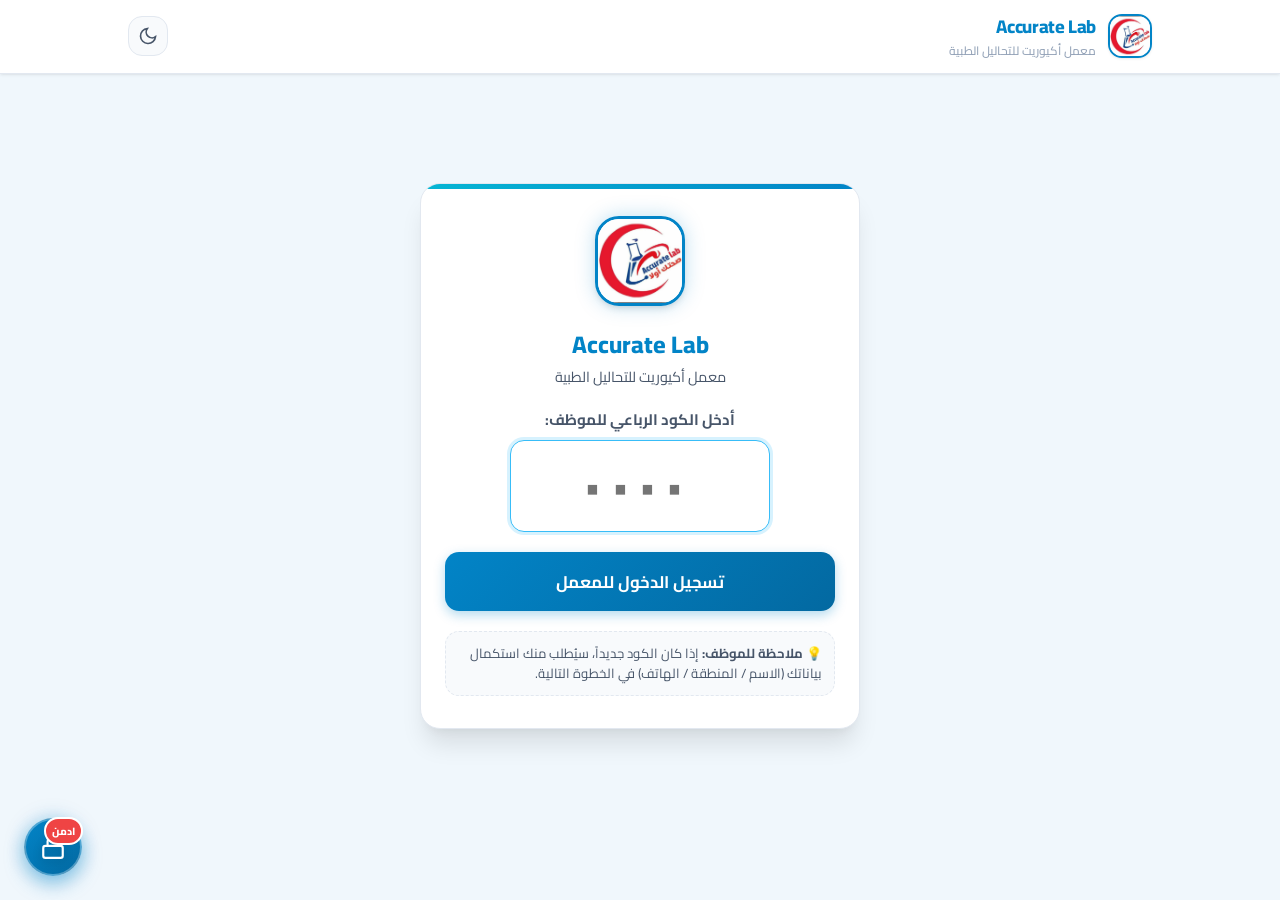
==== commit a9972318: "Add files via upload" ====
--- a/index.html
+++ b/index.html
@@ -1,1019 +1,6003 @@
-<!DOCTYPE html>
-<html lang="ar" dir="rtl" data-theme="light">
-<head>
-  <meta charset="UTF-8">
-  <meta name="viewport" content="width=device-width, initial-scale=1.0, maximum-scale=1.0, user-scalable=no, viewport-fit=cover">
-  <meta name="theme-color" content="#0284c7">
-  <meta name="description" content="Accurate Lab - البوابة الإلكترونية لموظفي معمل أكيوريت للتحاليل الطبية">
-  <title>Accurate Lab | معمل أكيوريت للتحاليل الطبية</title>
-  
-  <link rel="icon" type="image/jpeg" href="logo.jpg">
-  <link rel="apple-touch-icon" href="logo.jpg">
-  <link rel="manifest" href="manifest.json">
-  
-  <!-- Stylesheets -->
-  <link rel="stylesheet" href="css/style.css">
-  <link rel="stylesheet" href="css/animations.css">
-
-  <style>
-    /* Dedicated Login View Styles */
-    .login-hero-container {
-      min-height: 85vh;
-      min-height: 85dvh;
-      display: flex;
-      flex-direction: column;
-      align-items: center;
-      justify-content: center;
-      padding: 1.5rem 1rem;
-      text-align: center;
-    }
-
-    .login-card-wrapper {
-      width: 100%;
-      max-width: 440px;
-      background: var(--bg-card);
-      border: 1px solid var(--border-color);
-      border-radius: var(--radius-lg);
-      padding: 2rem 1.5rem;
-      box-shadow: var(--shadow-xl);
-      position: relative;
-      overflow: hidden;
-    }
-
-    .login-card-wrapper::before {
-      content: '';
-      position: absolute;
-      top: 0;
-      left: 0;
-      right: 0;
-      height: 5px;
-      background: linear-gradient(90deg, var(--secondary), var(--primary));
-    }
-
-    .login-brand-img {
-      width: 90px;
-      height: 90px;
-      border-radius: 24px;
-      object-fit: cover;
-      margin-bottom: 1rem;
-      border: 3px solid var(--primary);
-      box-shadow: var(--shadow-md), var(--shadow-glow);
-    }
-
-    .code-input-wrapper {
-      max-width: 260px;
-      margin: 1.25rem auto;
-    }
-
-    .code-input-lg {
-      text-align: center;
-      font-size: 2.2rem;
-      font-weight: 800;
-      letter-spacing: 0.35em;
-      padding: 0.75rem;
-      border-radius: var(--radius-md);
-      direction: ltr;
-    }
-  </style>
-</head>
-<body>
-
-  <!-- =========================================================
-       PAGE TRANSITION OVERLAY (0.5s Sky-Blue & White Bubbles)
-       ========================================================= -->
-  <div id="pageTransitionOverlay" class="page-transition-overlay" aria-hidden="true">
-    <div class="test-tube-stage">
-      <div class="test-tube-wrapper">
-        <div class="tube-lip"></div>
-        <div class="tube-body">
-          <div class="tube-liquid"></div>
-        </div>
-      </div>
-      <!-- Rising White Bubbles -->
-      <div class="bubbles-stream">
-        <span class="white-bubble bubble-1"></span>
-        <span class="white-bubble bubble-2"></span>
-        <span class="white-bubble bubble-3"></span>
-        <span class="white-bubble bubble-4"></span>
-        <span class="white-bubble bubble-5"></span>
-        <span class="white-bubble bubble-6"></span>
-      </div>
-    </div>
-    <div class="transition-text">Accurate Lab</div>
-  </div>
-
-  <!-- =========================================================
-       FLOATING ADMIN BUTTON (Always Visible & Accessible)
-       ========================================================= -->
-  <button id="fabAdminBtn" class="fab-admin" title="لوحة تحكم الإدارة (الرقم السري: 4k4k)" aria-label="لوحة تحكم الإدارة" style="z-index: 9999;">
-    <svg viewBox="0 0 24 24" fill="none" stroke="currentColor" stroke-width="2" stroke-linecap="round" stroke-linejoin="round">
-      <rect x="3" y="11" width="18" height="11" rx="2" ry="2"></rect>
-      <path d="M7 11V7a5 5 0 0 1 10 0v4"></path>
-    </svg>
-    <span class="fab-badge">ادمن</span>
-  </button>
-
-  <!-- =========================================================
-       VIEW 1: DEFAULT LOGIN SCREEN (تظهر عند فتح الموقع)
-       ========================================================= -->
-  <div id="viewLogin">
-    <!-- Header with Theme Toggle -->
-    <header class="app-header">
-      <div class="header-container">
-        <div class="brand-wrapper">
-          <img src="logo.jpg" alt="Accurate Lab" class="brand-logo">
-          <div class="brand-text">
-            <span class="brand-name">Accurate Lab</span>
-            <span class="brand-subtitle">معمل أكيوريت للتحاليل الطبية</span>
-          </div>
-        </div>
-        <div class="header-actions">
-          <button id="loginThemeToggleBtn" class="btn-icon" title="تبديل المظهر (فاتح / داكن)">
-            <svg width="20" height="20" viewBox="0 0 24 24" fill="none" stroke="currentColor" stroke-width="2">
-              <path d="M21 12.79A9 9 0 1 1 11.21 3 7 7 0 0 0 21 12.79z"></path>
-            </svg>
-          </button>
-        </div>
-      </div>
-    </header>
-
-    <div class="login-hero-container">
-      <div class="login-card-wrapper">
-        <img src="logo.jpg" alt="Accurate Lab Logo" class="login-brand-img">
-        <h2 style="font-size: 1.5rem; font-weight: 800; color: var(--primary); margin-bottom: 0.25rem;">Accurate Lab</h2>
-        <p style="font-size: 0.9rem; color: var(--text-secondary); margin-bottom: 1.25rem;">معمل أكيوريت للتحاليل الطبية</p>
-
-        <form id="mainLoginForm">
-          <div class="form-group code-input-wrapper">
-            <label class="form-label" for="mainEmployeeCodeInput" style="font-size: 0.95rem; font-weight: 700; margin-bottom: 0.5rem;">
-              أدخل الكود الرباعي للموظف:
-            </label>
-            <input type="text" id="mainEmployeeCodeInput" class="form-control code-input-lg" maxlength="4" pattern="[0-9]{4}" inputmode="numeric" placeholder="••••" required autofocus autocomplete="off">
-          </div>
-
-          <button type="submit" id="btnMainLoginSubmit" class="btn btn-primary btn-block" style="padding: 0.85rem; font-size: 1.05rem;">
-            تسجيل الدخول للمعمل
-          </button>
-        </form>
-
-        <div style="background: var(--bg-surface-elevated); padding: 0.75rem; border-radius: var(--radius-md); border: 1px dashed var(--border-color); margin-top: 1.25rem; font-size: 0.82rem; color: var(--text-secondary); text-align: right; line-height: 1.5;">
-          💡 <strong>ملاحظة للموظف:</strong> إذا كان الكود جديداً، سيُطلب منك استكمال بياناتك (الاسم / المنطقة / الهاتف) في الخطوة التالية.
-        </div>
-
-        <div style="margin-top: 1rem; font-size: 0.8rem; color: var(--text-muted);">
-          إدارة المعمل: اضغط على <strong>الأيقونة العائمة أسفل الشاشة</strong> للدخول (الرمز: <code>4k4k</code>)
-        </div>
-      </div>
-    </div>
-  </div>
-
-  <!-- =========================================================
-       VIEW 2: MAIN APPLICATION (تظهر بعد تسجيل الدخول بالكود)
-       ========================================================= -->
-  <div id="viewMainApp" style="display: none;">
-
-    <!-- Main Header -->
-    <header class="app-header">
-      <div class="header-container">
-        <div class="brand-wrapper">
-          <img src="logo.jpg" alt="Accurate Lab Logo" class="brand-logo">
-          <div class="brand-text">
-            <span class="brand-name">
-              Accurate Lab
-              <span class="live-indicator" title="متصل"></span>
-            </span>
-            <span class="brand-subtitle">معمل أكيوريت للتحاليل الطبية</span>
-          </div>
-        </div>
-
-        <div class="header-actions">
-          <!-- Logged-in Employee Info -->
-          <div id="userHeaderBadge" class="user-pill">
-            <div class="user-avatar" id="userHeaderAvatar">م</div>
-            <div>
-              <div id="userHeaderName" style="line-height: 1.2;">-</div>
-              <div id="userHeaderArea" style="font-size: 0.72rem; color: var(--text-muted);">-</div>
-            </div>
-          </div>
-
-          <!-- Theme Toggle -->
-          <button id="themeToggleBtn" class="btn-icon" title="تبديل المظهر">
-            <svg id="themeIconSun" style="display: none;" width="20" height="20" viewBox="0 0 24 24" fill="none" stroke="currentColor" stroke-width="2">
-              <circle cx="12" cy="12" r="5"></circle>
-              <line x1="12" y1="1" x2="12" y2="3"></line>
-              <line x1="12" y1="21" x2="12" y2="23"></line>
-              <line x1="4.22" y1="4.22" x2="5.64" y2="5.64"></line>
-              <line x1="18.36" y1="18.36" x2="19.78" y2="19.78"></line>
-              <line x1="1" y1="12" x2="3" y2="12"></line>
-              <line x1="21" y1="12" x2="23" y2="12"></line>
-              <line x1="4.22" y1="19.78" x2="5.64" y2="18.36"></line>
-              <line x1="18.36" y1="5.64" x2="19.78" y2="4.22"></line>
-            </svg>
-            <svg id="themeIconMoon" width="20" height="20" viewBox="0 0 24 24" fill="none" stroke="currentColor" stroke-width="2">
-              <path d="M21 12.79A9 9 0 1 1 11.21 3 7 7 0 0 0 21 12.79z"></path>
-            </svg>
-          </button>
-
-          <!-- Logout Button -->
-          <button id="logoutBtn" class="btn-icon" title="تسجيل الخروج">
-            <svg width="18" height="18" viewBox="0 0 24 24" fill="none" stroke="currentColor" stroke-width="2">
-              <path d="M9 21H5a2 2 0 0 1-2-2V5a2 2 0 0 1 2-2h4"></path>
-              <polyline points="16 17 21 12 16 7"></polyline>
-              <line x1="21" y1="12" x2="9" y2="12"></line>
-            </svg>
-          </button>
-        </div>
-      </div>
-    </header>
-
-    <!-- Desktop Navigation Bar -->
-    <nav id="desktopNav" class="desktop-nav">
-      <div class="desktop-nav-container">
-        <button class="desktop-nav-item active" data-page="attendance">
-          <svg width="18" height="18" viewBox="0 0 24 24" fill="none" stroke="currentColor" stroke-width="2">
-            <circle cx="12" cy="12" r="10"></circle>
-            <polyline points="12 6 12 12 16 14"></polyline>
-          </svg>
-          تسجيل الحضور
-        </button>
-
-        <button class="desktop-nav-item" data-page="rewards">
-          <svg width="18" height="18" viewBox="0 0 24 24" fill="none" stroke="currentColor" stroke-width="2">
-            <polyline points="20 12 20 22 4 22 4 12"></polyline>
-            <rect x="2" y="7" width="20" height="5"></rect>
-            <line x1="12" y1="22" x2="12" y2="7"></line>
-            <path d="M12 7H7.5a2.5 2.5 0 0 1 0-5C11 2 12 7 12 7z"></path>
-            <path d="M12 7h4.5a2.5 2.5 0 0 0 0-5C13 2 12 7 12 7z"></path>
-          </svg>
-          المكافآت والخصومات
-        </button>
-
-        <button class="desktop-nav-item" data-page="supplies">
-          <svg width="18" height="18" viewBox="0 0 24 24" fill="none" stroke="currentColor" stroke-width="2">
-            <path d="M21 16V8a2 2 0 0 0-1-1.73l-7-4a2 2 0 0 0-2 0l-7 4A2 2 0 0 0 3 8v8a2 2 0 0 0 1 1.73l7 4a2 2 0 0 0 2 0l7-4A2 2 0 0 0 21 16z"></path>
-            <polyline points="3.27 6.96 12 12.01 20.73 6.96"></polyline>
-            <line x1="12" y1="22.08" x2="12" y2="12"></line>
-          </svg>
-          طلب مستلزمات
-        </button>
-
-        <button class="desktop-nav-item" data-page="leave">
-          <svg width="18" height="18" viewBox="0 0 24 24" fill="none" stroke="currentColor" stroke-width="2">
-            <rect x="3" y="4" width="18" height="18" rx="2" ry="2"></rect>
-            <line x1="16" y1="2" x2="16" y2="6"></line>
-            <line x1="8" y1="2" x2="8" y2="6"></line>
-            <line x1="3" y1="10" x2="21" y2="10"></line>
-          </svg>
-          طلب إجازة
-        </button>
-      </div>
-    </nav>
-
-    <!-- Main 4 Pages Content -->
-    <main class="main-content">
-
-      <!-- =======================================================
-           PAGE 1: تسجيل الحضور والانصراف (ATTENDANCE)
-           ======================================================= -->
-      <section id="pageAttendance" class="app-page active">
-        <!-- Live Clock -->
-        <div class="live-clock-card">
-          <div class="clock-time" id="digitalClockTime">00:00:00 --</div>
-          <div class="clock-date" id="digitalClockDate">جاري التحديث...</div>
-        </div>
-
-        <!-- Attendance Action Cards -->
-        <div class="card">
-          <div class="card-header">
-            <h2 class="card-title">
-              <svg viewBox="0 0 24 24" fill="none" stroke="currentColor" stroke-width="2">
-                <circle cx="12" cy="12" r="10"></circle>
-                <polyline points="12 6 12 12 16 14"></polyline>
-              </svg>
-              تسجيل الحضور والانصراف لليوم
-            </h2>
-            <span class="badge badge-info" id="todaySummaryBadge">4 حركات متاحة</span>
-          </div>
-
-          <div class="attendance-grid">
-            <!-- 1. دخول صباحي -->
-            <div class="attendance-card" id="cardMorningIn">
-              <div class="attendance-card-header">
-                <div class="attendance-card-icon morning-icon">
-                  <svg width="24" height="24" viewBox="0 0 24 24" fill="none" stroke="currentColor" stroke-width="2">
-                    <circle cx="12" cy="12" r="5"></circle>
-                    <line x1="12" y1="1" x2="12" y2="3"></line>
-                    <line x1="12" y1="21" x2="12" y2="23"></line>
-                    <line x1="4.22" y1="4.22" x2="5.64" y2="5.64"></line>
-                    <line x1="18.36" y1="18.36" x2="19.78" y2="19.78"></line>
-                    <line x1="1" y1="12" x2="3" y2="12"></line>
-                    <line x1="21" y1="12" x2="23" y2="12"></line>
-                    <line x1="4.22" y1="19.78" x2="5.64" y2="18.36"></line>
-                    <line x1="18.36" y1="5.64" x2="19.78" y2="4.22"></line>
-                  </svg>
-                </div>
-                <div>
-                  <h3 class="attendance-card-title">تسجيل دخول صباحي</h3>
-                  <p class="attendance-card-subtitle">بداية الوردية الصباحية</p>
-                </div>
-              </div>
-              <div class="attendance-card-status">
-                <span class="badge" id="statusMorningIn">لم يسجل بعد</span>
-                <button class="btn btn-primary btn-sm" id="btnMorningIn">
-                  تسجيل الآن
-                </button>
-              </div>
-            </div>
-
-            <!-- 2. خروج صباحي -->
-            <div class="attendance-card" id="cardMorningOut">
-              <div class="attendance-card-header">
-                <div class="attendance-card-icon morning-icon">
-                  <svg width="24" height="24" viewBox="0 0 24 24" fill="none" stroke="currentColor" stroke-width="2">
-                    <path d="M17 16l4-4m0 0l-4-4m4 4H7m6 4v1a3 3 0 01-3 3H6a3 3 0 01-3-3V7a3 3 0 013-3h4a3 3 0 013 3v1"></path>
-                  </svg>
-                </div>
-                <div>
-                  <h3 class="attendance-card-title">تسجيل خروج صباحي</h3>
-                  <p class="attendance-card-subtitle">نهاية الوردية الصباحية</p>
-                </div>
-              </div>
-              <div class="attendance-card-status">
-                <span class="badge" id="statusMorningOut">لم يسجل بعد</span>
-                <button class="btn btn-secondary btn-sm" id="btnMorningOut">
-                  تسجيل الآن
-                </button>
-              </div>
-            </div>
-
-            <!-- 3. دخول مسائي -->
-            <div class="attendance-card" id="cardEveningIn">
-              <div class="attendance-card-header">
-                <div class="attendance-card-icon evening-icon">
-                  <svg width="24" height="24" viewBox="0 0 24 24" fill="none" stroke="currentColor" stroke-width="2">
-                    <path d="M21 12.79A9 9 0 1 1 11.21 3 7 7 0 0 0 21 12.79z"></path>
-                  </svg>
-                </div>
-                <div>
-                  <h3 class="attendance-card-title">تسجيل دخول مسائي</h3>
-                  <p class="attendance-card-subtitle">بداية الوردية المسائية</p>
-                </div>
-              </div>
-              <div class="attendance-card-status">
-                <span class="badge" id="statusEveningIn">لم يسجل بعد</span>
-                <button class="btn btn-primary btn-sm" id="btnEveningIn">
-                  تسجيل الآن
-                </button>
-              </div>
-            </div>
-
-            <!-- 4. خروج مسائي -->
-            <div class="attendance-card" id="cardEveningOut">
-              <div class="attendance-card-header">
-                <div class="attendance-card-icon evening-icon">
-                  <svg width="24" height="24" viewBox="0 0 24 24" fill="none" stroke="currentColor" stroke-width="2">
-                    <path d="M17 16l4-4m0 0l-4-4m4 4H7m6 4v1a3 3 0 01-3 3H6a3 3 0 01-3-3V7a3 3 0 013-3h4a3 3 0 013 3v1"></path>
-                  </svg>
-                </div>
-                <div>
-                  <h3 class="attendance-card-title">تسجيل خروج مسائي</h3>
-                  <p class="attendance-card-subtitle">نهاية الوردية المسائية</p>
-                </div>
-              </div>
-              <div class="attendance-card-status">
-                <span class="badge" id="statusEveningOut">لم يسجل بعد</span>
-                <button class="btn btn-secondary btn-sm" id="btnEveningOut">
-                  تسجيل الآن
-                </button>
-              </div>
-            </div>
-          </div>
-        </div>
-
-        <!-- Attendance History -->
-        <div class="card">
-          <div class="card-header">
-            <h2 class="card-title">
-              <svg viewBox="0 0 24 24" fill="none" stroke="currentColor" stroke-width="2">
-                <path d="M14 2H6a2 2 0 0 0-2 2v16a2 2 0 0 0 2 2h12a2 2 0 0 0 2-2V8z"></path>
-                <polyline points="14 2 14 8 20 8"></polyline>
-              </svg>
-              سجل حركات الحضور المسجلة
-            </h2>
-            <span class="badge badge-info" id="attendanceHistoryCount">0 حركة</span>
-          </div>
-          <div id="attendanceHistoryList">
-            <div style="text-align: center; padding: 2rem 1rem; color: var(--text-muted);">
-              جاري تحميل سجل حركاتك...
-            </div>
-          </div>
-        </div>
-      </section>
-
-      <!-- =======================================================
-           PAGE 2: المكافآت والخصومات (REWARDS & DEDUCTIONS)
-           ======================================================= -->
-      <section id="pageRewards" class="app-page">
-        <div class="rewards-summary-grid">
-          <div class="summary-card positive">
-            <div class="summary-label">إجمالي المكافآت</div>
-            <div class="summary-amount green" id="totalRewardsSum">0 ج.م</div>
-          </div>
-          <div class="summary-card negative">
-            <div class="summary-label">إجمالي الخصومات</div>
-            <div class="summary-amount red" id="totalDeductionsSum">0 ج.م</div>
-          </div>
-          <div class="summary-card net">
-            <div class="summary-label">الصافي</div>
-            <div class="summary-amount" id="netRewardsSum">0 ج.م</div>
-          </div>
-        </div>
-
-        <div class="card">
-          <div class="card-header">
-            <h2 class="card-title">
-              <svg viewBox="0 0 24 24" fill="none" stroke="currentColor" stroke-width="2">
-                <circle cx="12" cy="12" r="10"></circle>
-                <path d="M16 8h-6a2 2 0 1 0 0 4h4a2 2 0 1 1 0 4H8"></path>
-              </svg>
-              سجل المكافآت والخصومات الخاص بك
-            </h2>
-          </div>
-          <div id="rewardsListContainer">
-            <div style="text-align: center; padding: 2.5rem 1rem; color: var(--text-muted);">
-              لا توجد مكافآت أو خصومات مسجلة لك حتى الآن.
-            </div>
-          </div>
-        </div>
-      </section>
-
-      <!-- =======================================================
-           PAGE 3: طلب مستلزمات (SUPPLIES)
-           ======================================================= -->
-      <section id="pageSupplies" class="app-page">
-        <div class="card">
-          <div class="card-header">
-            <h2 class="card-title">
-              <svg viewBox="0 0 24 24" fill="none" stroke="currentColor" stroke-width="2">
-                <rect x="2" y="7" width="20" height="14" rx="2" ry="2"></rect>
-                <path d="M16 21V5a2 2 0 0 0-2-2h-4a2 2 0 0 0-2 2v16"></path>
-              </svg>
-              المستلزمات الطبية المتاحة بالمعمل
-            </h2>
-          </div>
-          <div id="suppliesCatalogGrid" class="supplies-catalog-grid">
-            <div style="grid-column: 1 / -1; text-align: center; padding: 2rem; color: var(--text-muted);">
-              جاري تحميل المستلزمات الطبية...
-            </div>
-          </div>
-        </div>
-
-        <div class="card">
-          <div class="card-header">
-            <h2 class="card-title">
-              <svg viewBox="0 0 24 24" fill="none" stroke="currentColor" stroke-width="2">
-                <path d="M11 4H4a2 2 0 0 0-2 2v14a2 2 0 0 0 2 2h14a2 2 0 0 0 2-2v-7"></path>
-              </svg>
-              طلب مستلزم جديد
-            </h2>
-          </div>
-
-          <form id="orderSupplyForm">
-            <div class="form-group">
-              <label class="form-label" for="supplySelect">اسم المستلزم الطبي *</label>
-              <input type="text" id="supplySelect" class="form-control" placeholder="اختر من القائمة أعلاه أو اكتب اسم المستلزم..." required>
-            </div>
-
-            <div class="form-group">
-              <label class="form-label" for="supplyQuantity">الكمية المطلوبة (مع تحديد الوحدة مثل 5 علب، 10 كراتين) *</label>
-              <input type="text" id="supplyQuantity" class="form-control" placeholder="مثال: 5 علب أو 20 كرتونة..." required>
-            </div>
-
-            <div class="form-group">
-              <label class="form-label" for="supplyNotes">ملاحظات إضافية (اختياري)</label>
-              <textarea id="supplyNotes" class="form-control" placeholder="أي تفاصيل خاصة أو درجة الأولوية..."></textarea>
-            </div>
-
-            <button type="submit" class="btn btn-primary btn-block">
-              إرسال طلب المستلزمات للإدارة
-            </button>
-          </form>
-        </div>
-
-        <div class="card">
-          <div class="card-header">
-            <h2 class="card-title">
-              <svg viewBox="0 0 24 24" fill="none" stroke="currentColor" stroke-width="2">
-                <polyline points="9 11 12 14 22 4"></polyline>
-              </svg>
-              طلبات المستلزمات السابقة
-            </h2>
-          </div>
-          <div id="mySupplyOrdersList">
-            <div style="text-align: center; padding: 2rem; color: var(--text-muted);">
-              لم تقم بإرسال أي طلبات مستلزمات حتى الآن.
-            </div>
-          </div>
-        </div>
-      </section>
-
-      <!-- =======================================================
-           PAGE 4: طلب إجازة (LEAVE)
-           ======================================================= -->
-      <section id="pageLeave" class="app-page">
-        <div class="card">
-          <div class="card-header">
-            <h2 class="card-title">
-              <svg viewBox="0 0 24 24" fill="none" stroke="currentColor" stroke-width="2">
-                <rect x="3" y="4" width="18" height="18" rx="2" ry="2"></rect>
-              </svg>
-              تقديم طلب إجازة جديدة
-            </h2>
-          </div>
-
-          <form id="leaveRequestForm">
-            <div style="display: grid; grid-template-columns: 1fr 1fr; gap: 0.75rem;">
-              <div class="form-group">
-                <label class="form-label" for="leaveDaysCount">عدد الأيام *</label>
-                <input type="number" id="leaveDaysCount" class="form-control" min="1" max="60" value="1" required>
-              </div>
-
-              <div class="form-group">
-                <label class="form-label" for="leaveStartDate">تاريخ بدء الإجازة *</label>
-                <input type="date" id="leaveStartDate" class="form-control" required>
-              </div>
-            </div>
-
-            <div class="form-group">
-              <label class="form-label" for="leaveType">نوع الإجازة</label>
-              <select id="leaveType" class="form-control">
-                <option value="اعتيادية">إجازة اعتيادية</option>
-                <option value="عارضة">إجازة عارضة</option>
-                <option value="مرضية">إجازة مرضية</option>
-                <option value="طارئة">إجازة طارئة</option>
-              </select>
-            </div>
-
-            <div class="form-group">
-              <label class="form-label" for="leaveReason">سبب الإجازة وملاحظات *</label>
-              <textarea id="leaveReason" class="form-control" placeholder="يرجى كتابة سبب طلب الإجازة..." required></textarea>
-            </div>
-
-            <!-- Cloudinary Upload for Leave Report -->
-            <div class="form-group">
-              <label class="form-label">إرفاق تقرير طبي أو عذر (رفع مباشر إلى Cloudinary)</label>
-              <div id="leaveUploadDropzone" class="upload-dropzone">
-                <input type="file" id="leaveFileInput" accept="image/*,application/pdf" style="display: none;">
-                <svg class="upload-icon" viewBox="0 0 24 24" fill="none" stroke="currentColor" stroke-width="2">
-                  <path d="M21 15v4a2 2 0 0 1-2 2H5a2 2 0 0 1-2-2v-4"></path>
-                  <polyline points="17 8 12 3 7 8"></polyline>
-                  <line x1="12" y1="3" x2="12" y2="15"></line>
-                </svg>
-                <div>انقر هنا لاختيار صورة أو ملف للرفع المباشر إلى Cloudinary</div>
-                <div style="font-size: 0.75rem; color: var(--text-muted); margin-top: 0.25rem;">(يدعم JPG, PNG, PDF حتى 10 ميجابايت)</div>
-
-                <div id="leaveUploadProgress" class="progress-container">
-                  <div class="progress-bar-outer">
-                    <div id="leaveProgressBarInner" class="progress-bar-inner"></div>
-                  </div>
-                  <div id="leaveUploadProgressText" style="font-size: 0.78rem; margin-top: 0.35rem; color: var(--primary);">0%</div>
-                </div>
-
-                <div id="leaveUploadPreview" class="upload-preview-wrapper" style="display: none;">
-                  <img id="leavePreviewImg" src="" alt="المرفق" class="upload-preview-img">
-                  <button type="button" id="btnRemoveLeaveAttachment" class="upload-preview-remove">&times;</button>
-                </div>
-              </div>
-            </div>
-
-            <button type="submit" class="btn btn-primary btn-block">
-              إرسال طلب الإجازة للإدارة
-            </button>
-          </form>
-        </div>
-
-        <div class="card">
-          <div class="card-header">
-            <h2 class="card-title">
-              <svg viewBox="0 0 24 24" fill="none" stroke="currentColor" stroke-width="2">
-                <circle cx="12" cy="12" r="10"></circle>
-              </svg>
-              سجل طلبات الإجازات الخاصة بك
-            </h2>
-          </div>
-          <div id="myLeaveRequestsList">
-            <div style="text-align: center; padding: 2rem; color: var(--text-muted);">
-              لا توجد طلبات إجازة مسجلة لك حتى الآن.
-            </div>
-          </div>
-        </div>
-      </section>
-
-    </main>
-
-    <!-- Mobile Bottom Nav -->
-    <nav id="mobileNav" class="mobile-nav" aria-label="التنقل">
-      <button class="nav-tab-btn active" data-page="attendance">
-        <svg class="tab-icon" viewBox="0 0 24 24" fill="none" stroke="currentColor" stroke-width="2">
-          <circle cx="12" cy="12" r="10"></circle>
-          <polyline points="12 6 12 12 16 14"></polyline>
-        </svg>
-        <span>تسجيل حضور</span>
-      </button>
-
-      <button class="nav-tab-btn" data-page="rewards">
-        <svg class="tab-icon" viewBox="0 0 24 24" fill="none" stroke="currentColor" stroke-width="2">
-          <polyline points="20 12 20 22 4 22 4 12"></polyline>
-          <rect x="2" y="7" width="20" height="5"></rect>
-          <line x1="12" y1="22" x2="12" y2="7"></line>
-        </svg>
-        <span>المكافآت</span>
-      </button>
-
-      <button class="nav-tab-btn" data-page="supplies">
-        <svg class="tab-icon" viewBox="0 0 24 24" fill="none" stroke="currentColor" stroke-width="2">
-          <path d="M21 16V8a2 2 0 0 0-1-1.73l-7-4a2 2 0 0 0-2 0l-7 4A2 2 0 0 0 3 8v8a2 2 0 0 0 1 1.73l7 4a2 2 0 0 0 2 0l7-4A2 2 0 0 0 21 16z"></path>
-        </svg>
-        <span>المستلزمات</span>
-      </button>
-
-      <button class="nav-tab-btn" data-page="leave">
-        <svg class="tab-icon" viewBox="0 0 24 24" fill="none" stroke="currentColor" stroke-width="2">
-          <rect x="3" y="4" width="18" height="18" rx="2" ry="2"></rect>
-        </svg>
-        <span>طلب إجازة</span>
-      </button>
-    </nav>
-  </div>
-
-  <!-- =========================================================
-       MODAL: FIRST-TIME REGISTRATION (الاسم / المنطقة / رقم الهاتف)
-       ========================================================= -->
-  <div id="registerModal" class="modal-overlay">
-    <div class="modal-dialog">
-      <div class="modal-header">
-        <h3 class="modal-title">تسجيل بيانات الموظف الجديد</h3>
-      </div>
-      <form id="registerForm">
-        <div class="modal-body">
-          <p style="font-size: 0.85rem; color: var(--text-secondary); margin-bottom: 1rem;">
-            هذا الكود مسجل جديداً بالنظام! يرجى استكمال بياناتك الشخصية للربط:
-          </p>
-
-          <div class="form-group">
-            <label class="form-label" for="regName">اسم الموظف الثلاثي *</label>
-            <input type="text" id="regName" class="form-control" placeholder="مثال: د. أحمد محمد علي" required>
-          </div>
-
-          <div class="form-group">
-            <label class="form-label" for="regArea">المنطقة / الفرع *</label>
-            <input type="text" id="regArea" class="form-control" placeholder="مثال: فرع المهندسين / فرع المعادي" required>
-          </div>
-
-          <div class="form-group">
-            <label class="form-label" for="regPhone">رقم الهاتف *</label>
-            <input type="tel" id="regPhone" class="form-control" placeholder="01xxxxxxxxx" required>
-          </div>
-        </div>
-        <div class="modal-footer">
-          <button type="submit" class="btn btn-primary btn-block">
-            حفظ البيانات والدخول
-          </button>
-        </div>
-      </form>
-    </div>
-  </div>
-
-  <!-- =========================================================
-       MODAL: ADMIN PIN PROMPT (4k4k)
-       ========================================================= -->
-  <div id="adminPinModal" class="modal-overlay">
-    <div class="modal-dialog" style="max-width: 360px;">
-      <div class="modal-header">
-        <h3 class="modal-title">دخول لوحة تحكم الإدارة</h3>
-        <button type="button" class="btn-icon close-admin-pin" style="width: 32px; height: 32px;">&times;</button>
-      </div>
-      <form id="adminPinForm">
-        <div class="modal-body" style="text-align: center;">
-          <div style="width: 50px; height: 50px; margin: 0 auto 1rem; border-radius: 50%; background: var(--primary-light); color: var(--primary); display: flex; align-items: center; justify-content: center;">
-            <svg width="28" height="28" viewBox="0 0 24 24" fill="none" stroke="currentColor" stroke-width="2">
-              <rect x="3" y="11" width="18" height="11" rx="2" ry="2"></rect>
-              <path d="M7 11V7a5 5 0 0 1 10 0v4"></path>
-            </svg>
-          </div>
-          <p style="font-size: 0.88rem; color: var(--text-secondary); margin-bottom: 1.25rem;">
-            أدخل الرقم السري للوحة تحكم الأدمن:
-          </p>
-          <div class="form-group">
-            <input type="password" id="adminPinInput" class="form-control" placeholder="••••" style="text-align: center; font-size: 1.4rem; letter-spacing: 0.25em;" required autofocus>
-          </div>
-        </div>
-        <div class="modal-footer">
-          <button type="button" class="btn btn-secondary close-admin-pin">إلغاء</button>
-          <button type="submit" class="btn btn-primary">تأكيد الدخول</button>
-        </div>
-      </form>
-    </div>
-  </div>
-
-  <!-- =========================================================
-       MODAL: ADMIN CONTROL CENTER
-       ========================================================= -->
-  <div id="adminDashboardModal" class="modal-overlay">
-    <div class="modal-dialog admin-modal-dialog">
-      <div class="modal-header">
-        <div style="display: flex; align-items: center; gap: 0.5rem;">
-          <h3 class="modal-title">لوحة تحكم إدارة Accurate Lab</h3>
-          <span class="badge badge-success">متصل</span>
-        </div>
-        <button type="button" id="closeAdminDashboardBtn" class="btn-icon" style="width: 34px; height: 34px;">&times;</button>
-      </div>
-
-      <div class="admin-nav-tabs">
-        <button class="admin-tab-btn active" data-pane="adminCodes">
-          <span>🎲 توليد أكواد الموظفين</span>
-        </button>
-        <button class="admin-tab-btn" data-pane="adminRewards">
-          <span>💰 مكافأة / خصم</span>
-        </button>
-        <button class="admin-tab-btn" data-pane="adminAttendance">
-          <span>⏱️ سجل الحضور المباشر</span>
-        </button>
-        <button class="admin-tab-btn" data-pane="adminLeaves">
-          <span>🏖️ طلبات الإجازات</span>
-        </button>
-        <button class="admin-tab-btn" data-pane="adminSupplies">
-          <span>📦 المستلزمات والطلبات</span>
-        </button>
-      </div>
-
-      <div class="modal-body" style="background: var(--bg-body); padding: 1rem;">
-        
-        <!-- PANE 1: توليد أكواد الموظفين -->
-        <div id="paneAdminCodes" class="admin-pane active">
-          <div class="card">
-            <div class="card-header">
-              <h4 class="card-title">توليد كود رباعي جديد لموظف</h4>
-            </div>
-            <p style="font-size: 0.85rem; color: var(--text-secondary); margin-bottom: 1rem;">
-              عند النقر على الزر، سيتم توليد كود رباعي عشوائي وإضافته فوراً للسيرفر ليكون متاحاً للموظف للتسجيل به.
-            </p>
-            <div style="display: flex; gap: 0.75rem; align-items: center; flex-wrap: wrap;">
-              <button id="btnGenerateCode" class="btn btn-primary">
-                ⚡ توليد كود موظف جديد
-              </button>
-              <div id="generatedCodeDisplay" style="display: none; background: var(--bg-surface-elevated); padding: 0.5rem 1rem; border-radius: var(--radius-md); border: 1.5px dashed var(--primary); font-size: 1.25rem; font-weight: 800; color: var(--primary); letter-spacing: 0.15em;">
-                -
-              </div>
-            </div>
-          </div>
-
-          <div class="card">
-            <div class="card-header">
-              <h4 class="card-title">قائمة أكواد الموظفين بالسيرفر</h4>
-              <span class="badge badge-info" id="adminCodesCount">0 كود</span>
-            </div>
-            <div class="table-responsive">
-              <table class="data-table">
-                <thead>
-                  <tr>
-                    <th>الكود الرباعي</th>
-                    <th>الحالة</th>
-                    <th>اسم الموظف</th>
-                    <th>المنطقة</th>
-                    <th>الهاتف</th>
-                    <th>إجراء</th>
-                  </tr>
-                </thead>
-                <tbody id="adminEmployeesTableBody">
-                  <tr><td colspan="6" style="text-align: center; color: var(--text-muted);">جاري تحميل الأكواد...</td></tr>
-                </tbody>
-              </table>
-            </div>
-          </div>
-        </div>
-
-        <!-- PANE 2: إرسال مكافأة أو خصم -->
-        <div id="paneAdminRewards" class="admin-pane">
-          <div class="card">
-            <div class="card-header">
-              <h4 class="card-title">إرسال مكافأة أو خصم لموظف</h4>
-            </div>
-            <form id="adminRewardForm">
-              <div style="display: grid; grid-template-columns: 1fr 1fr; gap: 0.75rem;">
-                <div class="form-group">
-                  <label class="form-label" for="rewardEmployeeSelect">الموظف المستهدف *</label>
-                  <select id="rewardEmployeeSelect" class="form-control" required>
-                    <option value="">اختر موظفاً...</option>
-                  </select>
-                </div>
-
-                <div class="form-group">
-                  <label class="form-label" for="rewardType">نوع الإجراء *</label>
-                  <select id="rewardType" class="form-control" required>
-                    <option value="reward">مكافأة 🎁</option>
-                    <option value="deduction">خصم 🔻</option>
-                  </select>
-                </div>
-              </div>
-
-              <div class="form-group">
-                <label class="form-label" for="rewardAmount">المبلغ بالجنيه المصري (ج.م) *</label>
-                <input type="number" id="rewardAmount" class="form-control" min="1" step="0.5" placeholder="مثال: 500" required>
-              </div>
-
-              <div class="form-group">
-                <label class="form-label" for="rewardReason">سبب المكافأة أو الخصم *</label>
-                <textarea id="rewardReason" class="form-control" placeholder="يرجى توضيح سبب الإجراء بدقة..." required></textarea>
-              </div>
-
-              <button type="submit" class="btn btn-primary btn-block">
-                إرسال الإجراء للموظف فوراً
-              </button>
-            </form>
-          </div>
-
-          <div class="card">
-            <div class="card-header">
-              <h4 class="card-title">سجل المكافآت والخصومات المرسلة</h4>
-            </div>
-            <div class="table-responsive">
-              <table class="data-table">
-                <thead>
-                  <tr>
-                    <th>الموظف</th>
-                    <th>النوع</th>
-                    <th>المبلغ</th>
-                    <th>السبب</th>
-                    <th>التاريخ</th>
-                    <th>حذف</th>
-                  </tr>
-                </thead>
-                <tbody id="adminRewardsTableBody">
-                  <tr><td colspan="6" style="text-align: center; color: var(--text-muted);">جاري التحميل...</td></tr>
-                </tbody>
-              </table>
-            </div>
-          </div>
-        </div>
-
-        <!-- PANE 3: سجل الحضور المباشر -->
-        <div id="paneAdminAttendance" class="admin-pane">
-          <div class="card">
-            <div class="card-header">
-              <h4 class="card-title">تقرير الحضور والانصراف اللحظي الوارد فوراً من الفروع</h4>
-              <span class="badge badge-success" id="adminAttendanceCount">0 سجل</span>
-            </div>
-            <div class="table-responsive">
-              <table class="data-table">
-                <thead>
-                  <tr>
-                    <th>الموظف</th>
-                    <th>الكود</th>
-                    <th>المنطقة</th>
-                    <th>الحركة</th>
-                    <th>التاريخ والساعة</th>
-                    <th>حذف</th>
-                  </tr>
-                </thead>
-                <tbody id="adminAttendanceTableBody">
-                  <tr><td colspan="6" style="text-align: center; color: var(--text-muted);">جاري التحميل...</td></tr>
-                </tbody>
-              </table>
-            </div>
-          </div>
-        </div>
-
-        <!-- PANE 4: إدارة طلبات الإجازات -->
-        <div id="paneAdminLeaves" class="admin-pane">
-          <div class="card">
-            <div class="card-header">
-              <h4 class="card-title">طلبات الإجازات المقدمة من الموظفين</h4>
-              <span class="badge badge-amber" id="adminLeavesCount">0 طلب</span>
-            </div>
-            <div id="adminLeavesListContainer">
-              <div style="text-align: center; padding: 2rem; color: var(--text-muted);">
-                لا توجد طلبات إجازة حتى الآن.
-              </div>
-            </div>
-          </div>
-        </div>
-
-        <!-- PANE 5: إدارة المستلزمات والطلبات -->
-        <div id="paneAdminSupplies" class="admin-pane">
-          <div class="card">
-            <div class="card-header">
-              <h4 class="card-title">إضافة مستلزم جديد إلى كتالوج المعمل لجميع الموظفين</h4>
-            </div>
-            <form id="adminAddSupplyForm">
-              <div style="display: grid; grid-template-columns: 1fr 1fr; gap: 0.75rem;">
-                <div class="form-group">
-                  <label class="form-label" for="newSupplyName">اسم المستلزم الطبي *</label>
-                  <input type="text" id="newSupplyName" class="form-control" placeholder="مثال: أنابيب EDTA أو سنون سرنجات..." required>
-                </div>
-
-                <div class="form-group">
-                  <label class="form-label" for="newSupplyCategory">التصنيف / الوحدة</label>
-                  <input type="text" id="newSupplyCategory" class="form-control" placeholder="مثال: علبة / كرتونة">
-                </div>
-              </div>
-
-              <!-- Cloudinary Upload for Supply Picture -->
-              <div class="form-group">
-                <label class="form-label">صورة المستلزم (رفع مباشر إلى Cloudinary)</label>
-                <div id="supplyUploadDropzone" class="upload-dropzone">
-                  <input type="file" id="supplyFileInput" accept="image/*" style="display: none;">
-                  <svg class="upload-icon" viewBox="0 0 24 24" fill="none" stroke="currentColor" stroke-width="2">
-                    <rect x="3" y="3" width="18" height="18" rx="2" ry="2"></rect>
-                    <circle cx="8.5" cy="8.5" r="1.5"></circle>
-                    <polyline points="21 15 16 10 5 21"></polyline>
-                  </svg>
-                  <div>انقر لاختيار صورة المستلزم لرفعها إلى Cloudinary</div>
-
-                  <div id="supplyUploadProgress" class="progress-container">
-                    <div class="progress-bar-outer">
-                      <div id="supplyProgressBarInner" class="progress-bar-inner"></div>
-                    </div>
-                    <div id="supplyUploadProgressText" style="font-size: 0.78rem; margin-top: 0.35rem; color: var(--primary);">0%</div>
-                  </div>
-
-                  <div id="supplyUploadPreview" class="upload-preview-wrapper" style="display: none;">
-                    <img id="supplyPreviewImg" src="" alt="صورة المستلزم" class="upload-preview-img">
-                    <button type="button" id="btnRemoveSupplyImg" class="upload-preview-remove">&times;</button>
-                  </div>
-                </div>
-              </div>
-
-              <div class="form-group">
-                <label class="form-label" for="newSupplyNotes">وصف أو ملاحظات</label>
-                <textarea id="newSupplyNotes" class="form-control" placeholder="ملاحظات حول الاستخدام أو التخزين..."></textarea>
-              </div>
-
-              <button type="submit" class="btn btn-primary btn-block">
-                + حفظ وإضافة المستلزم للكتالوج لجميع الموظفين
-              </button>
-            </form>
-          </div>
-
-          <div class="card">
-            <div class="card-header">
-              <h4 class="card-title">المستلزمات الحالية بالكتالوج</h4>
-            </div>
-            <div class="table-responsive">
-              <table class="data-table">
-                <thead>
-                  <tr>
-                    <th>الصورة</th>
-                    <th>اسم المستلزم</th>
-                    <th>الوحدة</th>
-                    <th>حذف</th>
-                  </tr>
-                </thead>
-                <tbody id="adminSuppliesCatalogTableBody">
-                  <tr><td colspan="4" style="text-align: center; color: var(--text-muted);">جاري التحميل...</td></tr>
-                </tbody>
-              </table>
-            </div>
-          </div>
-
-          <div class="card">
-            <div class="card-header">
-              <h4 class="card-title">طلبات المستلزمات الواردة من الموظفين</h4>
-              <span class="badge badge-amber" id="adminSupplyOrdersCount">0 طلب</span>
-            </div>
-            <div id="adminSupplyOrdersList">
-              <div style="text-align: center; padding: 2rem; color: var(--text-muted);">
-                لا توجد طلبات مستلزمات واردة.
-              </div>
-            </div>
-          </div>
-        </div>
-
-      </div>
-    </div>
-  </div>
-
-  <!-- Toast Notification Container -->
-  <div id="toastContainer" class="toast-container" aria-live="polite"></div>
-
-  <!-- =========================================================
-       FIREBASE SDK & CORE ENGINE (COMPATIBLE EVERYWHERE)
-       ========================================================= -->
-  <script src="https://www.gstatic.com/firebasejs/10.13.2/firebase-app-compat.js"></script>
-  <script src="https://www.gstatic.com/firebasejs/10.13.2/firebase-database-compat.js"></script>
-  <script src="js/app.js"></script>
-
-  <script>
-    // Login Screen theme toggle binding
-    document.addEventListener('DOMContentLoaded', () => {
-      const loginThemeBtn = document.getElementById('loginThemeToggleBtn');
-      const mainThemeBtn = document.getElementById('themeToggleBtn');
-      if (loginThemeBtn && mainThemeBtn) {
-        loginThemeBtn.addEventListener('click', () => {
-          mainThemeBtn.click();
-        });
-      }
-    });
-  </script>
-</body>
-</html>
+<!DOCTYPE html>
+<html lang="ar" dir="rtl" data-theme="light">
+<head>
+  <meta charset="UTF-8">
+  <meta name="viewport" content="width=device-width, initial-scale=1.0, maximum-scale=1.0, user-scalable=no, viewport-fit=cover">
+  <meta name="theme-color" content="#0284c7">
+  <meta name="description" content="Accurate Lab - البوابة الإلكترونية لموظفي معمل أكيوريت للتحاليل الطبية">
+  <title>Accurate Lab | معمل أكيوريت للتحاليل الطبية</title>
+  
+  <link rel="icon" type="image/jpeg" href="./logo.jpg">
+  <link rel="apple-touch-icon" href="./logo.jpg">
+  <link rel="manifest" href="./manifest.json">
+  
+    <!-- Google Fonts Preconnect for fast, crisp Arabic typography -->
+  <link rel="preconnect" href="https://fonts.googleapis.com">
+  <link rel="preconnect" href="https://fonts.gstatic.com" crossorigin>
+  <link href="https://fonts.googleapis.com/css2?family=Cairo:wght@300;400;600;700;800;900&family=Tajawal:wght@400;500;700&display=swap" rel="stylesheet">
+
+  <!-- External Stylesheets (Relative Paths) -->
+  <link rel="stylesheet" href="./css/style.css">
+  <link rel="stylesheet" href="./css/animations.css">
+
+  <!-- Embedded Full CSS (Guarantees 100% styling on GitHub Pages even if external CSS files fail to load) -->
+  <style>
+/* Accurate Lab - CSS Design System & Theme Engine */
+
+
+:root {
+  /* Medical Laboratory Color Palette (Light Mode Default) */
+  --font-main: 'Cairo', 'Tajawal', -apple-system, BlinkMacSystemFont, 'Segoe UI', Roboto, sans-serif;
+  
+  --primary: #0284c7;
+  --primary-hover: #0369a1;
+  --primary-light: #e0f2fe;
+  --primary-rgb: 2, 132, 199;
+  
+  --secondary: #06b6d4;
+  --secondary-light: #ecfeff;
+  
+  --accent-green: #10b981;
+  --accent-green-light: #d1fae5;
+  --accent-green-dark: #047857;
+  
+  --accent-red: #ef4444;
+  --accent-red-light: #fee2e2;
+  --accent-red-dark: #b91c1c;
+  
+  --accent-amber: #f59e0b;
+  --accent-amber-light: #fef3c7;
+  --accent-amber-dark: #b45309;
+  
+  --accent-purple: #8b5cf6;
+  --accent-purple-light: #ede9fe;
+  
+  /* Light Theme Surfaces */
+  --bg-body: #f0f7fc;
+  --bg-surface: #ffffff;
+  --bg-surface-elevated: #f8fafc;
+  --bg-card: #ffffff;
+  --bg-input: #f8fafc;
+  
+  --text-primary: #0f172a;
+  --text-secondary: #475569;
+  --text-muted: #94a3b8;
+  --text-inverse: #ffffff;
+  
+  --border-color: #e2e8f0;
+  --border-focus: #38bdf8;
+  
+  --shadow-xs: 0 1px 2px 0 rgba(0, 0, 0, 0.05);
+  --shadow-sm: 0 1px 3px 0 rgba(0, 0, 0, 0.08), 0 1px 2px -1px rgba(0, 0, 0, 0.05);
+  --shadow-md: 0 4px 6px -1px rgba(0, 0, 0, 0.08), 0 2px 4px -2px rgba(0, 0, 0, 0.06);
+  --shadow-lg: 0 10px 15px -3px rgba(0, 0, 0, 0.08), 0 4px 6px -4px rgba(0, 0, 0, 0.05);
+  --shadow-xl: 0 20px 25px -5px rgba(0, 0, 0, 0.1), 0 8px 10px -6px rgba(0, 0, 0, 0.05);
+  --shadow-glow: 0 0 20px rgba(2, 132, 199, 0.25);
+  
+  --radius-sm: 8px;
+  --radius-md: 14px;
+  --radius-lg: 20px;
+  --radius-full: 9999px;
+  
+  --transition-fast: 0.15s ease;
+  --transition-normal: 0.25s ease;
+  
+  --nav-height: 64px;
+  --header-height: 70px;
+}
+
+/* Dark Theme Variables */
+[data-theme="dark"] {
+  --primary: #38bdf8;
+  --primary-hover: #0ea5e9;
+  --primary-light: rgba(56, 189, 248, 0.15);
+  --primary-rgb: 56, 189, 248;
+  
+  --secondary: #22d3ee;
+  --secondary-light: rgba(34, 211, 238, 0.15);
+  
+  --accent-green: #34d399;
+  --accent-green-light: rgba(52, 211, 153, 0.15);
+  --accent-green-dark: #10b981;
+  
+  --accent-red: #f87171;
+  --accent-red-light: rgba(248, 113, 113, 0.15);
+  --accent-red-dark: #ef4444;
+  
+  --accent-amber: #fbbf24;
+  --accent-amber-light: rgba(251, 191, 36, 0.15);
+  --accent-amber-dark: #f59e0b;
+  
+  --bg-body: #0b1120;
+  --bg-surface: #111c30;
+  --bg-surface-elevated: #182640;
+  --bg-card: #132038;
+  --bg-input: #182640;
+  
+  --text-primary: #f8fafc;
+  --text-secondary: #94a3b8;
+  --text-muted: #64748b;
+  --text-inverse: #0f172a;
+  
+  --border-color: #1e2e4a;
+  --border-focus: #38bdf8;
+  
+  --shadow-sm: 0 2px 4px 0 rgba(0, 0, 0, 0.4);
+  --shadow-md: 0 4px 8px -1px rgba(0, 0, 0, 0.5);
+  --shadow-lg: 0 10px 20px -3px rgba(0, 0, 0, 0.6);
+  --shadow-xl: 0 20px 30px -5px rgba(0, 0, 0, 0.7);
+  --shadow-glow: 0 0 25px rgba(56, 189, 248, 0.35);
+}
+
+/* Base Styles */
+*, *::before, *::after {
+  box-sizing: border-box;
+  margin: 0;
+  padding: 0;
+  -webkit-tap-highlight-color: transparent;
+}
+
+html {
+  font-family: var(--font-main);
+  direction: rtl;
+  text-align: right;
+  scroll-behavior: smooth;
+  font-size: 16px;
+  overflow-x: hidden;
+  width: 100%;
+  max-width: 100vw;
+}
+
+body {
+  background-color: var(--bg-body);
+  color: var(--text-primary);
+  line-height: 1.6;
+  min-height: 100vh;
+  min-height: 100dvh;
+  display: flex;
+  flex-direction: column;
+  overflow-x: hidden;
+  transition: background-color var(--transition-normal), color var(--transition-normal);
+  padding-bottom: calc(var(--nav-height) + 20px);
+}
+
+@media (min-width: 768px) {
+  body {
+    padding-bottom: 20px;
+  }
+}
+
+/* Typography Helpers */
+h1, h2, h3, h4, h5, h6 {
+  font-weight: 700;
+  line-height: 1.3;
+  color: var(--text-primary);
+}
+
+a {
+  color: var(--primary);
+  text-decoration: none;
+}
+
+button, input, select, textarea {
+  font-family: inherit;
+  font-size: 0.95rem;
+}
+
+/* App Header */
+.app-header {
+  position: sticky;
+  top: 0;
+  z-index: 40;
+  background-color: var(--bg-surface);
+  border-bottom: 1px solid var(--border-color);
+  backdrop-filter: blur(12px);
+  -webkit-backdrop-filter: blur(12px);
+  padding: 0.75rem 1rem;
+  box-shadow: var(--shadow-sm);
+  transition: background-color var(--transition-normal), border-color var(--transition-normal);
+}
+
+.header-container {
+  max-width: 1024px;
+  margin: 0 auto;
+  display: flex;
+  align-items: center;
+  justify-content: space-between;
+  gap: 0.75rem;
+}
+
+.brand-wrapper {
+  display: flex;
+  align-items: center;
+  gap: 0.75rem;
+}
+
+.brand-logo {
+  width: 44px;
+  height: 44px;
+  border-radius: var(--radius-md);
+  object-fit: cover;
+  border: 2px solid var(--primary);
+  box-shadow: var(--shadow-sm);
+  flex-shrink: 0;
+}
+
+.brand-text {
+  display: flex;
+  flex-direction: column;
+}
+
+.brand-name {
+  font-size: 1.15rem;
+  font-weight: 800;
+  color: var(--primary);
+  letter-spacing: -0.02em;
+  display: flex;
+  align-items: center;
+  gap: 0.35rem;
+}
+
+.brand-subtitle {
+  font-size: 0.75rem;
+  color: var(--text-muted);
+  font-weight: 500;
+}
+
+.header-actions {
+  display: flex;
+  align-items: center;
+  gap: 0.5rem;
+}
+
+/* Employee Pill Badge */
+.user-pill {
+  display: flex;
+  align-items: center;
+  gap: 0.5rem;
+  background: var(--bg-surface-elevated);
+  border: 1px solid var(--border-color);
+  padding: 0.35rem 0.75rem;
+  border-radius: var(--radius-full);
+  font-size: 0.82rem;
+  font-weight: 600;
+}
+
+.user-pill .user-avatar {
+  width: 26px;
+  height: 26px;
+  background: var(--primary-light);
+  color: var(--primary);
+  border-radius: 50%;
+  display: flex;
+  align-items: center;
+  justify-content: center;
+  font-size: 0.8rem;
+  font-weight: 800;
+}
+
+/* Action Buttons */
+.btn-icon {
+  width: 40px;
+  height: 40px;
+  border-radius: var(--radius-md);
+  background: var(--bg-surface-elevated);
+  border: 1px solid var(--border-color);
+  color: var(--text-secondary);
+  display: flex;
+  align-items: center;
+  justify-content: center;
+  cursor: pointer;
+  transition: all var(--transition-fast);
+  flex-shrink: 0;
+}
+
+.btn-icon:hover {
+  background: var(--primary-light);
+  color: var(--primary);
+  border-color: var(--primary);
+  transform: translateY(-1px);
+}
+
+.btn-icon:active {
+  transform: scale(0.95);
+}
+
+/* Main Container */
+.main-content {
+  flex: 1;
+  max-width: 1024px;
+  width: 100%;
+  margin: 0 auto;
+  padding: 1rem;
+}
+
+@media (min-width: 768px) {
+  .main-content {
+    padding: 1.5rem 1rem;
+  }
+}
+
+/* Pages Layout */
+.app-page {
+  display: none;
+  opacity: 0;
+  transform: translateY(8px);
+  transition: opacity 0.25s ease, transform 0.25s ease;
+}
+
+.app-page.active {
+  display: block;
+  opacity: 1;
+  transform: translateY(0);
+}
+
+/* Desktop Navigation Header Bar */
+.desktop-nav {
+  display: none;
+  background: var(--bg-surface);
+  border-bottom: 1px solid var(--border-color);
+  padding: 0 1rem;
+}
+
+@media (min-width: 768px) {
+  .desktop-nav {
+    display: block;
+  }
+}
+
+.desktop-nav-container {
+  max-width: 1024px;
+  margin: 0 auto;
+  display: flex;
+  gap: 0.5rem;
+}
+
+.desktop-nav-item {
+  padding: 0.85rem 1.25rem;
+  font-weight: 600;
+  font-size: 0.95rem;
+  color: var(--text-secondary);
+  background: transparent;
+  border: none;
+  border-bottom: 3px solid transparent;
+  cursor: pointer;
+  display: flex;
+  align-items: center;
+  gap: 0.5rem;
+  transition: all var(--transition-fast);
+}
+
+.desktop-nav-item:hover {
+  color: var(--primary);
+  background: var(--primary-light);
+}
+
+.desktop-nav-item.active {
+  color: var(--primary);
+  border-bottom-color: var(--primary);
+  font-weight: 700;
+}
+
+/* Mobile Bottom Navigation Bar */
+.mobile-nav {
+  position: fixed;
+  bottom: 0;
+  left: 0;
+  right: 0;
+  z-index: 50;
+  background: var(--bg-surface);
+  border-top: 1px solid var(--border-color);
+  box-shadow: 0 -4px 15px rgba(0, 0, 0, 0.05);
+  display: flex;
+  align-items: center;
+  justify-content: space-around;
+  padding: 0.4rem 0.5rem calc(0.4rem + env(safe-area-inset-bottom, 0px));
+  backdrop-filter: blur(16px);
+  -webkit-backdrop-filter: blur(16px);
+  transition: background-color var(--transition-normal), border-color var(--transition-normal);
+}
+
+@media (min-width: 768px) {
+  .mobile-nav {
+    display: none;
+  }
+}
+
+.nav-tab-btn {
+  flex: 1;
+  display: flex;
+  flex-direction: column;
+  align-items: center;
+  justify-content: center;
+  background: transparent;
+  border: none;
+  padding: 0.35rem 0.25rem;
+  color: var(--text-muted);
+  cursor: pointer;
+  border-radius: var(--radius-md);
+  transition: all var(--transition-fast);
+  position: relative;
+  font-size: 0.72rem;
+  font-weight: 600;
+  gap: 0.2rem;
+  min-height: 52px;
+}
+
+.nav-tab-btn .tab-icon {
+  width: 22px;
+  height: 22px;
+  transition: transform var(--transition-fast), color var(--transition-fast);
+}
+
+.nav-tab-btn.active {
+  color: var(--primary);
+}
+
+.nav-tab-btn.active .tab-icon {
+  transform: translateY(-2px) scale(1.1);
+  color: var(--primary);
+}
+
+.nav-tab-btn.active::after {
+  content: '';
+  position: absolute;
+  top: 2px;
+  width: 18px;
+  height: 3px;
+  background: var(--primary);
+  border-radius: var(--radius-full);
+}
+
+/* Floating Admin Button (FAB) */
+.fab-admin {
+  position: fixed;
+  bottom: calc(var(--nav-height) + 16px);
+  left: 16px;
+  z-index: 45;
+  width: 52px;
+  height: 52px;
+  border-radius: 50%;
+  background: linear-gradient(135deg, #0284c7, #0369a1);
+  color: #ffffff;
+  border: 2px solid rgba(255, 255, 255, 0.3);
+  box-shadow: 0 8px 20px rgba(2, 132, 199, 0.4), var(--shadow-glow);
+  display: flex;
+  align-items: center;
+  justify-content: center;
+  cursor: pointer;
+  transition: all 0.3s cubic-bezier(0.34, 1.56, 0.64, 1);
+}
+
+.fab-admin:hover {
+  transform: scale(1.1) rotate(5deg);
+  box-shadow: 0 10px 25px rgba(2, 132, 199, 0.6);
+}
+
+.fab-admin:active {
+  transform: scale(0.95);
+}
+
+.fab-admin svg {
+  width: 26px;
+  height: 26px;
+  filter: drop-shadow(0 2px 4px rgba(0, 0, 0, 0.2));
+}
+
+.fab-admin .fab-badge {
+  position: absolute;
+  top: -3px;
+  right: -3px;
+  background: var(--accent-red);
+  color: white;
+  font-size: 0.65rem;
+  font-weight: 800;
+  padding: 2px 6px;
+  border-radius: var(--radius-full);
+  border: 2px solid var(--bg-surface);
+}
+
+@media (min-width: 768px) {
+  .fab-admin {
+    bottom: 24px;
+    left: 24px;
+    width: 58px;
+    height: 58px;
+  }
+}
+
+/* Cards & Surfaces */
+.card {
+  background: var(--bg-card);
+  border: 1px solid var(--border-color);
+  border-radius: var(--radius-lg);
+  padding: 1.25rem;
+  box-shadow: var(--shadow-sm);
+  margin-bottom: 1rem;
+  transition: background-color var(--transition-normal), border-color var(--transition-normal), box-shadow var(--transition-normal);
+}
+
+.card:hover {
+  box-shadow: var(--shadow-md);
+}
+
+.card-header {
+  display: flex;
+  align-items: center;
+  justify-content: space-between;
+  margin-bottom: 1rem;
+  gap: 0.5rem;
+}
+
+.card-title {
+  font-size: 1.15rem;
+  font-weight: 700;
+  color: var(--text-primary);
+  display: flex;
+  align-items: center;
+  gap: 0.5rem;
+}
+
+.card-title svg {
+  color: var(--primary);
+  width: 22px;
+  height: 22px;
+}
+
+/* Form Controls */
+.form-group {
+  margin-bottom: 1rem;
+}
+
+.form-label {
+  display: block;
+  font-size: 0.88rem;
+  font-weight: 600;
+  color: var(--text-secondary);
+  margin-bottom: 0.4rem;
+}
+
+.form-control {
+  width: 100%;
+  padding: 0.75rem 0.95rem;
+  border-radius: var(--radius-md);
+  border: 1.5px solid var(--border-color);
+  background: var(--bg-input);
+  color: var(--text-primary);
+  outline: none;
+  transition: all var(--transition-fast);
+}
+
+.form-control:focus {
+  border-color: var(--border-focus);
+  box-shadow: 0 0 0 3px rgba(56, 189, 248, 0.2);
+  background: var(--bg-surface);
+}
+
+textarea.form-control {
+  resize: vertical;
+  min-height: 85px;
+}
+
+/* Standard Buttons */
+.btn {
+  display: inline-flex;
+  align-items: center;
+  justify-content: center;
+  gap: 0.5rem;
+  padding: 0.75rem 1.25rem;
+  border-radius: var(--radius-md);
+  font-weight: 700;
+  font-size: 0.95rem;
+  cursor: pointer;
+  border: none;
+  transition: all var(--transition-fast);
+  text-align: center;
+}
+
+.btn:active {
+  transform: scale(0.98);
+}
+
+.btn-primary {
+  background: linear-gradient(135deg, var(--primary), var(--primary-hover));
+  color: #ffffff;
+  box-shadow: 0 4px 12px rgba(var(--primary-rgb), 0.3);
+}
+
+.btn-primary:hover {
+  filter: brightness(1.05);
+  box-shadow: 0 6px 16px rgba(var(--primary-rgb), 0.4);
+}
+
+.btn-secondary {
+  background: var(--bg-surface-elevated);
+  border: 1px solid var(--border-color);
+  color: var(--text-primary);
+}
+
+.btn-secondary:hover {
+  background: var(--primary-light);
+  color: var(--primary);
+  border-color: var(--primary);
+}
+
+.btn-success {
+  background: linear-gradient(135deg, #10b981, #059669);
+  color: #ffffff;
+  box-shadow: 0 4px 12px rgba(16, 185, 129, 0.3);
+}
+
+.btn-danger {
+  background: linear-gradient(135deg, #ef4444, #dc2626);
+  color: #ffffff;
+  box-shadow: 0 4px 12px rgba(239, 68, 68, 0.3);
+}
+
+.btn-block {
+  width: 100%;
+}
+
+.btn-sm {
+  padding: 0.4rem 0.75rem;
+  font-size: 0.82rem;
+  border-radius: var(--radius-sm);
+}
+
+/* Badges */
+.badge {
+  display: inline-flex;
+  align-items: center;
+  gap: 0.35rem;
+  padding: 0.25rem 0.65rem;
+  border-radius: var(--radius-full);
+  font-size: 0.78rem;
+  font-weight: 700;
+}
+
+.badge-success {
+  background: var(--accent-green-light);
+  color: var(--accent-green-dark);
+}
+
+.badge-danger {
+  background: var(--accent-red-light);
+  color: var(--accent-red-dark);
+}
+
+.badge-amber {
+  background: var(--accent-amber-light);
+  color: var(--accent-amber-dark);
+}
+
+.badge-info {
+  background: var(--primary-light);
+  color: var(--primary);
+}
+
+/* =========================================================
+   PAGE 1: ATTENDANCE STYLES
+   ========================================================= */
+.live-clock-card {
+  background: linear-gradient(135deg, #0284c7, #0369a1);
+  color: #ffffff;
+  border-radius: var(--radius-lg);
+  padding: 1.25rem;
+  margin-bottom: 1.25rem;
+  box-shadow: 0 8px 20px rgba(2, 132, 199, 0.3);
+  text-align: center;
+  position: relative;
+  overflow: hidden;
+}
+
+.live-clock-card::before {
+  content: '';
+  position: absolute;
+  top: -50px;
+  right: -50px;
+  width: 120px;
+  height: 120px;
+  background: radial-gradient(circle, rgba(255,255,255,0.2) 0%, transparent 70%);
+  border-radius: 50%;
+}
+
+.clock-time {
+  font-size: 2.2rem;
+  font-weight: 900;
+  letter-spacing: 0.05em;
+  line-height: 1.1;
+  text-shadow: 0 2px 4px rgba(0, 0, 0, 0.2);
+  direction: ltr;
+  display: inline-block;
+}
+
+.clock-date {
+  font-size: 0.95rem;
+  opacity: 0.95;
+  margin-top: 0.35rem;
+  font-weight: 600;
+}
+
+.attendance-grid {
+  display: grid;
+  grid-template-columns: 1fr;
+  gap: 1rem;
+  margin-bottom: 1.5rem;
+}
+
+@media (min-width: 600px) {
+  .attendance-grid {
+    grid-template-columns: repeat(2, 1fr);
+  }
+}
+
+.attendance-card {
+  background: var(--bg-card);
+  border: 1.5px solid var(--border-color);
+  border-radius: var(--radius-lg);
+  padding: 1.25rem;
+  display: flex;
+  flex-direction: column;
+  justify-content: space-between;
+  gap: 1rem;
+  transition: all var(--transition-fast);
+  position: relative;
+  overflow: hidden;
+}
+
+.attendance-card:hover {
+  border-color: var(--primary);
+  transform: translateY(-2px);
+  box-shadow: var(--shadow-md);
+}
+
+.attendance-card.done {
+  border-color: var(--accent-green);
+  background: linear-gradient(to bottom, var(--bg-card), var(--accent-green-light));
+}
+
+.attendance-card-header {
+  display: flex;
+  align-items: center;
+  gap: 0.75rem;
+}
+
+.attendance-card-icon {
+  width: 44px;
+  height: 44px;
+  border-radius: var(--radius-md);
+  display: flex;
+  align-items: center;
+  justify-content: center;
+  flex-shrink: 0;
+}
+
+.morning-icon {
+  background: #fef3c7;
+  color: #d97706;
+}
+
+.evening-icon {
+  background: #ede9fe;
+  color: #7c3aed;
+}
+
+.attendance-card-title {
+  font-size: 1.05rem;
+  font-weight: 700;
+  color: var(--text-primary);
+}
+
+.attendance-card-subtitle {
+  font-size: 0.8rem;
+  color: var(--text-secondary);
+}
+
+.attendance-card-status {
+  display: flex;
+  align-items: center;
+  justify-content: space-between;
+  padding-top: 0.75rem;
+  border-top: 1px dashed var(--border-color);
+}
+
+/* =========================================================
+   PAGE 2: REWARDS & DEDUCTIONS STYLES
+   ========================================================= */
+.rewards-summary-grid {
+  display: grid;
+  grid-template-columns: repeat(3, 1fr);
+  gap: 0.75rem;
+  margin-bottom: 1.25rem;
+}
+
+@media (max-width: 480px) {
+  .rewards-summary-grid {
+    grid-template-columns: 1fr;
+  }
+}
+
+.summary-card {
+  background: var(--bg-card);
+  border: 1px solid var(--border-color);
+  border-radius: var(--radius-lg);
+  padding: 1rem;
+  text-align: center;
+  box-shadow: var(--shadow-sm);
+}
+
+.summary-card.positive {
+  border-top: 4px solid var(--accent-green);
+}
+
+.summary-card.negative {
+  border-top: 4px solid var(--accent-red);
+}
+
+.summary-card.net {
+  border-top: 4px solid var(--primary);
+}
+
+.summary-label {
+  font-size: 0.8rem;
+  color: var(--text-secondary);
+  font-weight: 600;
+  margin-bottom: 0.35rem;
+}
+
+.summary-amount {
+  font-size: 1.4rem;
+  font-weight: 900;
+  color: var(--text-primary);
+}
+
+.summary-amount.green {
+  color: var(--accent-green);
+}
+
+.summary-amount.red {
+  color: var(--accent-red);
+}
+
+.transaction-item {
+  display: flex;
+  align-items: center;
+  justify-content: space-between;
+  padding: 0.9rem 1rem;
+  border-radius: var(--radius-md);
+  background: var(--bg-surface-elevated);
+  border: 1px solid var(--border-color);
+  margin-bottom: 0.65rem;
+  transition: transform var(--transition-fast);
+}
+
+.transaction-item:hover {
+  transform: translateX(-4px);
+}
+
+.transaction-info {
+  display: flex;
+  align-items: center;
+  gap: 0.75rem;
+}
+
+.transaction-icon {
+  width: 38px;
+  height: 38px;
+  border-radius: 50%;
+  display: flex;
+  align-items: center;
+  justify-content: center;
+  font-size: 1.1rem;
+}
+
+.transaction-icon.reward {
+  background: var(--accent-green-light);
+  color: var(--accent-green-dark);
+}
+
+.transaction-icon.deduction {
+  background: var(--accent-red-light);
+  color: var(--accent-red-dark);
+}
+
+.transaction-details h4 {
+  font-size: 0.95rem;
+  margin-bottom: 0.15rem;
+}
+
+.transaction-meta {
+  font-size: 0.75rem;
+  color: var(--text-muted);
+}
+
+.transaction-price {
+  font-size: 1.15rem;
+  font-weight: 800;
+  direction: ltr;
+}
+
+/* =========================================================
+   PAGE 3: SUPPLIES STYLES
+   ========================================================= */
+.supplies-catalog-grid {
+  display: grid;
+  grid-template-columns: repeat(2, 1fr);
+  gap: 0.75rem;
+  margin-bottom: 1.25rem;
+}
+
+@media (min-width: 640px) {
+  .supplies-catalog-grid {
+    grid-template-columns: repeat(3, 1fr);
+  }
+}
+
+.supply-card {
+  background: var(--bg-card);
+  border: 1px solid var(--border-color);
+  border-radius: var(--radius-md);
+  overflow: hidden;
+  display: flex;
+  flex-direction: column;
+  transition: all var(--transition-fast);
+}
+
+.supply-card:hover {
+  border-color: var(--primary);
+  box-shadow: var(--shadow-md);
+}
+
+.supply-img-wrapper {
+  height: 110px;
+  background: var(--bg-surface-elevated);
+  position: relative;
+  display: flex;
+  align-items: center;
+  justify-content: center;
+  overflow: hidden;
+}
+
+.supply-img {
+  width: 100%;
+  height: 100%;
+  object-fit: cover;
+  transition: transform 0.3s ease;
+}
+
+.supply-card:hover .supply-img {
+  transform: scale(1.05);
+}
+
+.supply-placeholder-icon {
+  width: 40px;
+  height: 40px;
+  color: var(--text-muted);
+  opacity: 0.5;
+}
+
+.supply-content {
+  padding: 0.75rem;
+  flex: 1;
+  display: flex;
+  flex-direction: column;
+  justify-content: space-between;
+}
+
+.supply-title {
+  font-size: 0.92rem;
+  font-weight: 700;
+  margin-bottom: 0.25rem;
+}
+
+.supply-unit-badge {
+  font-size: 0.72rem;
+  color: var(--primary);
+  font-weight: 600;
+  margin-bottom: 0.65rem;
+}
+
+/* =========================================================
+   CLOUDINARY UPLOAD COMPONENT STYLES
+   ========================================================= */
+.upload-dropzone {
+  border: 2px dashed var(--border-color);
+  border-radius: var(--radius-md);
+  padding: 1.25rem;
+  text-align: center;
+  background: var(--bg-surface-elevated);
+  cursor: pointer;
+  transition: all var(--transition-fast);
+  position: relative;
+}
+
+.upload-dropzone:hover, .upload-dropzone.dragover {
+  border-color: var(--primary);
+  background: var(--primary-light);
+}
+
+.upload-icon {
+  width: 36px;
+  height: 36px;
+  color: var(--primary);
+  margin-bottom: 0.5rem;
+}
+
+.progress-container {
+  display: none;
+  margin-top: 0.75rem;
+}
+
+.progress-bar-outer {
+  height: 8px;
+  background: var(--border-color);
+  border-radius: var(--radius-full);
+  overflow: hidden;
+}
+
+.progress-bar-inner {
+  height: 100%;
+  width: 0%;
+  background: linear-gradient(90deg, var(--secondary), var(--primary));
+  transition: width 0.2s ease;
+}
+
+.upload-preview-wrapper {
+  margin-top: 0.75rem;
+  position: relative;
+  display: inline-block;
+  border-radius: var(--radius-md);
+  overflow: hidden;
+  border: 1px solid var(--border-color);
+}
+
+.upload-preview-img {
+  max-width: 120px;
+  max-height: 120px;
+  display: block;
+  object-fit: cover;
+}
+
+.upload-preview-remove {
+  position: absolute;
+  top: 4px;
+  left: 4px;
+  background: rgba(239, 68, 68, 0.9);
+  color: white;
+  border: none;
+  border-radius: 50%;
+  width: 22px;
+  height: 22px;
+  cursor: pointer;
+  display: flex;
+  align-items: center;
+  justify-content: center;
+  font-size: 0.8rem;
+}
+
+/* =========================================================
+   MODALS & OVERLAYS
+   ========================================================= */
+.modal-overlay {
+  position: fixed;
+  inset: 0;
+  z-index: 100000;
+  background: rgba(15, 23, 42, 0.65);
+  backdrop-filter: blur(4px);
+  -webkit-backdrop-filter: blur(4px);
+  display: flex;
+  align-items: center;
+  justify-content: center;
+  padding: 1rem;
+  opacity: 0;
+  visibility: hidden;
+  pointer-events: none;
+  overflow: hidden;
+  transition: opacity 0.25s ease, visibility 0.25s ease;
+}
+
+.modal-overlay.active {
+  opacity: 1;
+  visibility: visible;
+  pointer-events: auto;
+}
+
+.modal-dialog {
+  background: var(--bg-card);
+  border: 1px solid var(--border-color);
+  border-radius: var(--radius-lg);
+  width: 100%;
+  max-width: 480px;
+  max-height: 90vh;
+  max-height: 90dvh;
+  display: flex;
+  flex-direction: column;
+  box-shadow: var(--shadow-xl);
+  transform: scale(0.92) translateY(10px);
+  transition: transform 0.25s cubic-bezier(0.34, 1.56, 0.64, 1);
+  overflow: hidden;
+}
+
+.modal-overlay.active .modal-dialog {
+  transform: scale(1) translateY(0);
+}
+
+.modal-header {
+  padding: 1rem 1.25rem;
+  border-bottom: 1px solid var(--border-color);
+  display: flex;
+  align-items: center;
+  justify-content: space-between;
+}
+
+.modal-title {
+  font-size: 1.15rem;
+  font-weight: 700;
+}
+
+.modal-body {
+  padding: 1.25rem;
+  overflow-y: auto;
+}
+
+.modal-footer {
+  padding: 0.85rem 1.25rem;
+  border-top: 1px solid var(--border-color);
+  display: flex;
+  align-items: center;
+  justify-content: flex-end;
+  gap: 0.5rem;
+}
+
+/* Admin Center Fullscreen Drawer / Modal */
+.admin-modal-dialog {
+  max-width: 780px;
+  height: 88vh;
+  height: 88dvh;
+}
+
+.admin-nav-tabs {
+  display: flex;
+  background: var(--bg-surface-elevated);
+  border-bottom: 1px solid var(--border-color);
+  overflow-x: auto;
+  scrollbar-width: none;
+}
+
+.admin-nav-tabs::-webkit-scrollbar {
+  display: none;
+}
+
+.admin-tab-btn {
+  padding: 0.75rem 1rem;
+  background: transparent;
+  border: none;
+  border-bottom: 3px solid transparent;
+  color: var(--text-secondary);
+  font-weight: 600;
+  font-size: 0.88rem;
+  white-space: nowrap;
+  cursor: pointer;
+  display: flex;
+  align-items: center;
+  gap: 0.4rem;
+  transition: all var(--transition-fast);
+}
+
+.admin-tab-btn:hover {
+  color: var(--primary);
+}
+
+.admin-tab-btn.active {
+  color: var(--primary);
+  border-bottom-color: var(--primary);
+  background: var(--bg-card);
+}
+
+.admin-pane {
+  display: none;
+}
+
+.admin-pane.active {
+  display: block;
+}
+
+/* Responsive Table */
+.table-responsive {
+  width: 100%;
+  overflow-x: auto;
+  border: 1px solid var(--border-color);
+  border-radius: var(--radius-md);
+}
+
+.data-table {
+  width: 100%;
+  border-collapse: collapse;
+  font-size: 0.85rem;
+  text-align: right;
+}
+
+.data-table th, .data-table td {
+  padding: 0.75rem 0.85rem;
+  border-bottom: 1px solid var(--border-color);
+}
+
+.data-table th {
+  background: var(--bg-surface-elevated);
+  font-weight: 700;
+  color: var(--text-secondary);
+}
+
+.data-table tr:hover {
+  background: var(--bg-surface-elevated);
+}
+
+/* Toast Notifications */
+.toast-container {
+  position: fixed;
+  top: 1rem;
+  left: 50%;
+  transform: translateX(-50%);
+  z-index: 200;
+  display: flex;
+  flex-direction: column;
+  gap: 0.5rem;
+  pointer-events: none;
+  width: 90%;
+  max-width: 380px;
+}
+
+.toast {
+  background: var(--bg-surface);
+  color: var(--text-primary);
+  border: 1px solid var(--border-color);
+  border-radius: var(--radius-md);
+  padding: 0.75rem 1rem;
+  box-shadow: var(--shadow-lg);
+  display: flex;
+  align-items: center;
+  gap: 0.75rem;
+  font-size: 0.88rem;
+  font-weight: 600;
+  animation: toastIn 0.3s cubic-bezier(0.34, 1.56, 0.64, 1) forwards;
+  pointer-events: auto;
+}
+
+.toast.toast-success {
+  border-right: 4px solid var(--accent-green);
+}
+
+.toast.toast-error {
+  border-right: 4px solid var(--accent-red);
+}
+
+.toast.toast-info {
+  border-right: 4px solid var(--primary);
+}
+
+@keyframes toastIn {
+  from {
+    opacity: 0;
+    transform: translateY(-20px);
+  }
+  to {
+    opacity: 1;
+    transform: translateY(0);
+  }
+}
+
+/* ANIMATIONS */
+/* =========================================================
+   PAGE TRANSITION & MEDICAL LAB BUBBLE ANIMATION
+   Duration: 0.5 seconds (نصف ثانية)
+   Color: Sky Blue screen (شاشة بلون سماوي) & White bubbles (فقاقيع بلون أبيض)
+   ========================================================= */
+
+.page-transition-overlay {
+  position: fixed;
+  inset: 0;
+  z-index: 9999;
+  background: linear-gradient(135deg, #0284c7 0%, #38bdf8 50%, #7dd3fc 100%);
+  display: flex;
+  flex-direction: column;
+  align-items: center;
+  justify-content: center;
+  opacity: 0;
+  pointer-events: none;
+  transition: opacity 0.1s ease;
+}
+
+.page-transition-overlay.animating {
+  opacity: 1;
+  pointer-events: auto;
+}
+
+/* Laboratory Test Tube Container */
+.test-tube-stage {
+  position: relative;
+  width: 140px;
+  height: 220px;
+  display: flex;
+  align-items: center;
+  justify-content: center;
+}
+
+/* Laboratory Test Tube Glassware */
+.test-tube-wrapper {
+  position: relative;
+  width: 50px;
+  height: 140px;
+  margin-top: 35px;
+  transform-origin: bottom center;
+  animation: tubeSway 0.5s ease-in-out infinite alternate;
+}
+
+/* Glass Tube Rim (Top Lip) */
+.tube-lip {
+  position: absolute;
+  top: 0;
+  left: 50%;
+  transform: translateX(-50%);
+  width: 58px;
+  height: 10px;
+  border: 3px solid rgba(255, 255, 255, 0.95);
+  border-radius: 6px;
+  background: rgba(255, 255, 255, 0.4);
+  box-shadow: 0 0 10px rgba(255, 255, 255, 0.5);
+  z-index: 5;
+}
+
+/* Tube Glass Body */
+.tube-body {
+  position: absolute;
+  top: 6px;
+  left: 50%;
+  transform: translateX(-50%);
+  width: 46px;
+  height: 125px;
+  border: 3px solid rgba(255, 255, 255, 0.9);
+  border-top: none;
+  border-bottom-left-radius: 23px;
+  border-bottom-right-radius: 23px;
+  background: linear-gradient(to right, rgba(255, 255, 255, 0.25), rgba(255, 255, 255, 0.08) 40%, rgba(255, 255, 255, 0.4));
+  box-shadow: inset 0 0 12px rgba(255, 255, 255, 0.4), 0 8px 25px rgba(2, 132, 199, 0.3);
+  overflow: hidden;
+  backdrop-filter: blur(2px);
+}
+
+/* Liquid inside Test Tube */
+.tube-liquid {
+  position: absolute;
+  bottom: 0;
+  left: 0;
+  right: 0;
+  height: 65%;
+  background: linear-gradient(180deg, #0284c7 0%, #0369a1 100%);
+  border-bottom-left-radius: 20px;
+  border-bottom-right-radius: 20px;
+  box-shadow: inset 0 5px 12px rgba(255, 255, 255, 0.3);
+}
+
+.tube-liquid::before {
+  content: '';
+  position: absolute;
+  top: -6px;
+  left: 0;
+  right: 0;
+  height: 12px;
+  background: #38bdf8;
+  border-radius: 50%;
+  opacity: 0.9;
+}
+
+/* White Bubbles Escaping the Test Tube */
+.bubbles-stream {
+  position: absolute;
+  bottom: 60px;
+  left: 50%;
+  transform: translateX(-50%);
+  width: 100px;
+  height: 160px;
+  pointer-events: none;
+  z-index: 10;
+}
+
+.white-bubble {
+  position: absolute;
+  background: radial-gradient(circle at 30% 30%, #ffffff 0%, #f0f9ff 60%, rgba(255, 255, 255, 0.85) 100%);
+  border-radius: 50%;
+  box-shadow: 0 0 12px rgba(255, 255, 255, 0.9), inset -1px -1px 3px rgba(186, 230, 253, 0.8);
+  opacity: 0;
+  animation: bubbleRise 0.5s ease-out infinite;
+}
+
+/* Individual White Bubbles with Staggered Delays & Paths */
+.bubble-1 {
+  width: 14px;
+  height: 14px;
+  left: 45%;
+  bottom: 10px;
+  animation-delay: 0s;
+  animation-duration: 0.45s;
+}
+
+.bubble-2 {
+  width: 22px;
+  height: 22px;
+  left: 30%;
+  bottom: 15px;
+  animation-delay: 0.08s;
+  animation-duration: 0.48s;
+}
+
+.bubble-3 {
+  width: 12px;
+  height: 12px;
+  left: 60%;
+  bottom: 8px;
+  animation-delay: 0.15s;
+  animation-duration: 0.42s;
+}
+
+.bubble-4 {
+  width: 18px;
+  height: 18px;
+  left: 40%;
+  bottom: 25px;
+  animation-delay: 0.22s;
+  animation-duration: 0.46s;
+}
+
+.bubble-5 {
+  width: 26px;
+  height: 26px;
+  left: 52%;
+  bottom: 12px;
+  animation-delay: 0.28s;
+  animation-duration: 0.5s;
+}
+
+.bubble-6 {
+  width: 10px;
+  height: 10px;
+  left: 35%;
+  bottom: 20px;
+  animation-delay: 0.35s;
+  animation-duration: 0.4s;
+}
+
+/* Keyframe Animations */
+@keyframes tubeSway {
+  0% {
+    transform: rotate(-3deg);
+  }
+
+  100% {
+    transform: rotate(3deg);
+  }
+}
+
+@keyframes bubbleRise {
+  0% {
+    transform: translateY(0) scale(0.4) translateX(0);
+    opacity: 0;
+  }
+
+  20% {
+    opacity: 0.95;
+    transform: translateY(-25px) scale(0.8) translateX(-4px);
+  }
+
+  60% {
+    opacity: 1;
+    transform: translateY(-80px) scale(1.1) translateX(6px);
+  }
+
+  90% {
+    opacity: 0.8;
+    transform: translateY(-130px) scale(1.25) translateX(-8px);
+  }
+
+  100% {
+    transform: translateY(-160px) scale(1.4) translateX(10px);
+    opacity: 0;
+  }
+}
+
+.transition-text {
+  color: #ffffff;
+  font-size: 1.15rem;
+  font-weight: 800;
+  letter-spacing: -0.01em;
+  margin-top: 1rem;
+  text-shadow: 0 2px 6px rgba(0, 0, 0, 0.25);
+  animation: pulseText 0.5s ease-in-out infinite alternate;
+}
+
+@keyframes pulseText {
+  0% {
+    opacity: 0.8;
+    transform: translateY(0);
+  }
+
+  100% {
+    opacity: 1;
+    transform: translateY(-2px);
+  }
+}
+
+/* Glowing Pulse for Live Elements */
+@keyframes pulseGlow {
+
+  0%,
+  100% {
+    box-shadow: 0 0 0 0 rgba(2, 132, 199, 0.4);
+  }
+
+  50% {
+    box-shadow: 0 0 0 8px rgba(2, 132, 199, 0);
+  }
+}
+
+.live-indicator {
+  display: inline-block;
+  width: 9px;
+  height: 9px;
+  background: var(--accent-green);
+  border-radius: 50%;
+  animation: pulseGlow 1.5s infinite;
+}
+
+    /* Dedicated Login View Styles */
+    .login-hero-container {
+      min-height: 85vh;
+      min-height: 85dvh;
+      display: flex;
+      flex-direction: column;
+      align-items: center;
+      justify-content: center;
+      padding: 1.5rem 1rem;
+      text-align: center;
+    }
+
+    .login-card-wrapper {
+      width: 100%;
+      max-width: 440px;
+      background: var(--bg-card);
+      border: 1px solid var(--border-color);
+      border-radius: var(--radius-lg);
+      padding: 2rem 1.5rem;
+      box-shadow: var(--shadow-xl);
+      position: relative;
+      overflow: hidden;
+    }
+
+    .login-card-wrapper::before {
+      content: '';
+      position: absolute;
+      top: 0;
+      left: 0;
+      right: 0;
+      height: 5px;
+      background: linear-gradient(90deg, var(--secondary), var(--primary));
+    }
+
+    .login-brand-img {
+      width: 90px;
+      height: 90px;
+      border-radius: 24px;
+      object-fit: cover;
+      margin-bottom: 1rem;
+      border: 3px solid var(--primary);
+      box-shadow: var(--shadow-md), var(--shadow-glow);
+    }
+
+    .code-input-wrapper {
+      max-width: 260px;
+      margin: 1.25rem auto;
+    }
+
+    .code-input-lg {
+      text-align: center;
+      font-size: 2.2rem;
+      font-weight: 800;
+      letter-spacing: 0.35em;
+      padding: 0.75rem;
+      border-radius: var(--radius-md);
+      direction: ltr;
+    }
+  
+/* =========================================================
+   NEW: LOGIN PENDING APPROVAL NOTICE
+   ========================================================= */
+.login-pending-notice {
+  background: var(--bg-surface-elevated);
+  border: 1.5px solid var(--accent-amber);
+  border-radius: var(--radius-md);
+  padding: 1rem;
+  margin-top: 1.25rem;
+  display: flex;
+  align-items: flex-start;
+  gap: 0.85rem;
+  text-align: right;
+  animation: fadeIn 0.3s ease;
+  box-shadow: 0 4px 12px rgba(245, 158, 11, 0.15);
+}
+
+.pending-notice-icon {
+  font-size: 1.6rem;
+  line-height: 1;
+  flex-shrink: 0;
+}
+
+/* =========================================================
+   NEW: DAILY PHOTO REPORTS (توريد ويوميات)
+   ========================================================= */
+.daily-reports-grid {
+  display: grid;
+  grid-template-columns: 1fr;
+  gap: 1rem;
+  margin-top: 1rem;
+}
+
+@media (min-width: 680px) {
+  .daily-reports-grid {
+    grid-template-columns: repeat(2, 1fr);
+  }
+}
+
+.upload-report-box {
+  background: var(--bg-card);
+  border: 1.5px solid var(--border-color);
+  border-radius: var(--radius-lg);
+  padding: 1.25rem;
+  display: flex;
+  flex-direction: column;
+  justify-content: space-between;
+  gap: 1rem;
+  transition: all var(--transition-fast);
+  box-shadow: var(--shadow-sm);
+}
+
+.upload-report-box:hover {
+  border-color: var(--primary);
+  box-shadow: var(--shadow-md);
+}
+
+.report-box-header {
+  display: flex;
+  align-items: center;
+  gap: 0.75rem;
+}
+
+.report-icon-wrap {
+  width: 44px;
+  height: 44px;
+  border-radius: var(--radius-md);
+  display: flex;
+  align-items: center;
+  justify-content: center;
+  flex-shrink: 0;
+}
+
+.icon-blue {
+  background: var(--primary-light);
+  color: var(--primary);
+}
+
+.icon-purple {
+  background: var(--accent-purple-light);
+  color: var(--accent-purple);
+}
+
+.report-box-title {
+  font-size: 1.05rem;
+  font-weight: 800;
+  color: var(--text-primary);
+  margin-bottom: 0.15rem;
+}
+
+.report-box-subtitle {
+  font-size: 0.8rem;
+  color: var(--text-secondary);
+}
+
+.photo-dropzone {
+  border: 2px dashed var(--border-color);
+  border-radius: var(--radius-md);
+  padding: 1.25rem 0.75rem;
+  text-align: center;
+  background: var(--bg-surface-elevated);
+  cursor: pointer;
+  transition: all var(--transition-fast);
+  min-height: 130px;
+  display: flex;
+  flex-direction: column;
+  align-items: center;
+  justify-content: center;
+}
+
+.photo-dropzone:hover {
+  border-color: var(--primary);
+  background: var(--primary-light);
+}
+
+.dropzone-content {
+  display: flex;
+  flex-direction: column;
+  align-items: center;
+  gap: 0.4rem;
+}
+
+.dropzone-icon {
+  width: 32px;
+  height: 32px;
+  color: var(--primary);
+  margin-bottom: 0.25rem;
+}
+
+.dropzone-text {
+  font-size: 0.9rem;
+  font-weight: 700;
+  color: var(--text-primary);
+}
+
+.dropzone-subtext {
+  font-size: 0.75rem;
+  color: var(--text-muted);
+}
+
+.photo-preview-wrap {
+  position: relative;
+  width: 100%;
+  max-width: 220px;
+  margin: 0 auto;
+}
+
+.photo-preview-wrap img {
+  width: 100%;
+  max-height: 140px;
+  object-fit: cover;
+  border-radius: var(--radius-md);
+  border: 2px solid var(--primary);
+  box-shadow: var(--shadow-sm);
+}
+
+.btn-remove-preview {
+  position: absolute;
+  top: -8px;
+  left: -8px;
+  width: 28px;
+  height: 28px;
+  background: var(--accent-red);
+  color: #fff;
+  border: 2px solid #fff;
+  border-radius: 50%;
+  font-size: 1rem;
+  font-weight: bold;
+  cursor: pointer;
+  display: flex;
+  align-items: center;
+  justify-content: center;
+  box-shadow: var(--shadow-sm);
+}
+
+.upload-progress-box {
+  margin: 0.5rem 0;
+}
+
+.progress-bar {
+  width: 100%;
+  height: 7px;
+  background: var(--border-color);
+  border-radius: 10px;
+  overflow: hidden;
+  margin-bottom: 0.35rem;
+}
+
+.progress-bar-inner {
+  height: 100%;
+  width: 0%;
+  background: linear-gradient(90deg, var(--secondary), var(--primary));
+  transition: width 0.3s ease;
+}
+
+.progress-text {
+  font-size: 0.75rem;
+  color: var(--text-secondary);
+  font-weight: 600;
+}
+
+/* Today's uploaded photos pills */
+.employee-today-uploads-grid {
+  display: flex;
+  flex-direction: column;
+  gap: 0.5rem;
+}
+
+.today-upload-pill {
+  display: flex;
+  align-items: center;
+  justify-content: space-between;
+  gap: 0.75rem;
+  padding: 0.6rem 0.85rem;
+  background: var(--bg-surface-elevated);
+  border: 1px solid var(--border-color);
+  border-radius: var(--radius-md);
+  box-shadow: var(--shadow-xs);
+}
+
+.today-upload-thumb {
+  width: 44px;
+  height: 44px;
+  border-radius: 8px;
+  object-fit: cover;
+  cursor: pointer;
+  border: 1.5px solid var(--primary);
+}
+
+.today-upload-info {
+  flex: 1;
+  display: flex;
+  flex-direction: column;
+  font-size: 0.85rem;
+}
+
+.upload-time {
+  font-size: 0.75rem;
+  color: var(--text-muted);
+}
+
+/* Admin Photos Grid */
+.admin-photos-grid {
+  display: grid;
+  grid-template-columns: repeat(auto-fill, minmax(260px, 1fr));
+  gap: 1rem;
+}
+
+.admin-photo-card {
+  background: var(--bg-card);
+  border: 1.5px solid var(--border-color);
+  border-radius: var(--radius-md);
+  overflow: hidden;
+  display: flex;
+  flex-direction: column;
+  box-shadow: var(--shadow-sm);
+  transition: all var(--transition-fast);
+}
+
+.admin-photo-card:hover {
+  border-color: var(--primary);
+  transform: translateY(-2px);
+  box-shadow: var(--shadow-md);
+}
+
+.photo-card-img-wrap {
+  position: relative;
+  width: 100%;
+  height: 180px;
+  background: #000;
+  cursor: pointer;
+}
+
+.photo-card-img-wrap img {
+  width: 100%;
+  height: 100%;
+  object-fit: cover;
+  transition: transform 0.3s ease;
+}
+
+.photo-card-img-wrap:hover img {
+  transform: scale(1.03);
+}
+
+.photo-type-badge {
+  position: absolute;
+  top: 8px;
+  right: 8px;
+  font-size: 0.78rem;
+  font-weight: 700;
+  padding: 0.3rem 0.65rem;
+  border-radius: var(--radius-full);
+  box-shadow: 0 2px 6px rgba(0,0,0,0.3);
+}
+
+.badge-blue {
+  background: #0284c7;
+  color: #fff;
+}
+
+.badge-purple {
+  background: #8b5cf6;
+  color: #fff;
+}
+
+.photo-card-body {
+  padding: 0.85rem;
+  display: flex;
+  flex-direction: column;
+  gap: 0.6rem;
+  flex: 1;
+  justify-content: space-between;
+}
+
+.photo-card-user {
+  display: flex;
+  align-items: center;
+  gap: 0.6rem;
+}
+
+.user-avatar-sm {
+  width: 34px;
+  height: 34px;
+  border-radius: 50%;
+  background: var(--primary-light);
+  color: var(--primary);
+  font-weight: 800;
+  font-size: 0.85rem;
+  display: flex;
+  align-items: center;
+  justify-content: center;
+  flex-shrink: 0;
+}
+
+.user-name-title {
+  font-size: 0.92rem;
+  font-weight: 800;
+  color: var(--text-primary);
+}
+
+.user-meta-sub {
+  font-size: 0.76rem;
+  color: var(--text-secondary);
+}
+
+.photo-card-date {
+  display: flex;
+  justify-content: space-between;
+  font-size: 0.75rem;
+  color: var(--text-muted);
+  border-top: 1px dashed var(--border-color);
+  padding-top: 0.5rem;
+}
+
+.photo-card-actions {
+  display: flex;
+  gap: 0.5rem;
+  margin-top: 0.25rem;
+}
+
+/* =========================================================
+   PROFESSIONAL MOBILE DIMENSIONS & OVERFLOW PREVENTION
+   ========================================================= */
+@media (max-width: 600px) {
+  body {
+    padding-bottom: 95px !important;
+  }
+  
+  .main-content {
+    padding: 0.75rem 0.65rem !important;
+  }
+  
+  .card {
+    padding: 1rem 0.85rem !important;
+    border-radius: 16px !important;
+    margin-bottom: 1rem !important;
+  }
+
+  .login-card-wrapper {
+    padding: 1.5rem 1rem !important;
+    max-width: 100% !important;
+    border-radius: 20px !important;
+  }
+
+  .code-input-lg {
+    font-size: 1.8rem !important;
+    letter-spacing: 0.25em !important;
+    padding: 0.65rem !important;
+  }
+
+  .fab-admin {
+    bottom: 76px !important;
+    left: 12px !important;
+    width: 48px !important;
+    height: 48px !important;
+  }
+
+  .admin-modal-dialog {
+    width: 96vw !important;
+    max-width: 96vw !important;
+    height: 92vh !important;
+    height: 92dvh !important;
+    border-radius: 18px !important;
+  }
+
+  .admin-nav-tabs {
+    padding: 0 0.25rem !important;
+  }
+
+  .admin-tab-btn {
+    padding: 0.65rem 0.85rem !important;
+    font-size: 0.82rem !important;
+  }
+
+  .data-table th, .data-table td {
+    padding: 0.55rem 0.45rem !important;
+    font-size: 0.82rem !important;
+  }
+
+  .form-control {
+    font-size: 16px !important; /* Prevents auto-zoom on mobile iOS Safari */
+    min-height: 46px !important;
+  }
+}
+
+
+/* =========================================================
+   NEW: LOGIN PENDING APPROVAL NOTICE
+   ========================================================= */
+.login-pending-notice {
+  background: var(--bg-surface-elevated);
+  border: 1.5px solid var(--accent-amber);
+  border-radius: var(--radius-md);
+  padding: 1rem;
+  margin-top: 1.25rem;
+  display: flex;
+  align-items: flex-start;
+  gap: 0.85rem;
+  text-align: right;
+  animation: fadeIn 0.3s ease;
+  box-shadow: 0 4px 12px rgba(245, 158, 11, 0.15);
+}
+
+.pending-notice-icon {
+  font-size: 1.6rem;
+  line-height: 1;
+  flex-shrink: 0;
+}
+
+/* =========================================================
+   NEW: DAILY PHOTO REPORTS (توريد ويوميات)
+   ========================================================= */
+.daily-reports-grid {
+  display: grid;
+  grid-template-columns: 1fr;
+  gap: 1rem;
+  margin-top: 1rem;
+}
+
+@media (min-width: 680px) {
+  .daily-reports-grid {
+    grid-template-columns: repeat(2, 1fr);
+  }
+}
+
+.upload-report-box {
+  background: var(--bg-card);
+  border: 1.5px solid var(--border-color);
+  border-radius: var(--radius-lg);
+  padding: 1.25rem;
+  display: flex;
+  flex-direction: column;
+  justify-content: space-between;
+  gap: 1rem;
+  transition: all var(--transition-fast);
+  box-shadow: var(--shadow-sm);
+}
+
+.upload-report-box:hover {
+  border-color: var(--primary);
+  box-shadow: var(--shadow-md);
+}
+
+.report-box-header {
+  display: flex;
+  align-items: center;
+  gap: 0.75rem;
+}
+
+.report-icon-wrap {
+  width: 44px;
+  height: 44px;
+  border-radius: var(--radius-md);
+  display: flex;
+  align-items: center;
+  justify-content: center;
+  flex-shrink: 0;
+}
+
+.icon-blue {
+  background: var(--primary-light);
+  color: var(--primary);
+}
+
+.icon-purple {
+  background: var(--accent-purple-light);
+  color: var(--accent-purple);
+}
+
+.report-box-title {
+  font-size: 1.05rem;
+  font-weight: 800;
+  color: var(--text-primary);
+  margin-bottom: 0.15rem;
+}
+
+.report-box-subtitle {
+  font-size: 0.8rem;
+  color: var(--text-secondary);
+}
+
+.photo-dropzone {
+  border: 2px dashed var(--border-color);
+  border-radius: var(--radius-md);
+  padding: 1.25rem 0.75rem;
+  text-align: center;
+  background: var(--bg-surface-elevated);
+  cursor: pointer;
+  transition: all var(--transition-fast);
+  min-height: 130px;
+  display: flex;
+  flex-direction: column;
+  align-items: center;
+  justify-content: center;
+}
+
+.photo-dropzone:hover {
+  border-color: var(--primary);
+  background: var(--primary-light);
+}
+
+.dropzone-content {
+  display: flex;
+  flex-direction: column;
+  align-items: center;
+  gap: 0.4rem;
+}
+
+.dropzone-icon {
+  width: 32px;
+  height: 32px;
+  color: var(--primary);
+  margin-bottom: 0.25rem;
+}
+
+.dropzone-text {
+  font-size: 0.9rem;
+  font-weight: 700;
+  color: var(--text-primary);
+}
+
+.dropzone-subtext {
+  font-size: 0.75rem;
+  color: var(--text-muted);
+}
+
+.photo-preview-wrap {
+  position: relative;
+  width: 100%;
+  max-width: 220px;
+  margin: 0 auto;
+}
+
+.photo-preview-wrap img {
+  width: 100%;
+  max-height: 140px;
+  object-fit: cover;
+  border-radius: var(--radius-md);
+  border: 2px solid var(--primary);
+  box-shadow: var(--shadow-sm);
+}
+
+.btn-remove-preview {
+  position: absolute;
+  top: -8px;
+  left: -8px;
+  width: 28px;
+  height: 28px;
+  background: var(--accent-red);
+  color: #fff;
+  border: 2px solid #fff;
+  border-radius: 50%;
+  font-size: 1rem;
+  font-weight: bold;
+  cursor: pointer;
+  display: flex;
+  align-items: center;
+  justify-content: center;
+  box-shadow: var(--shadow-sm);
+}
+
+.upload-progress-box {
+  margin: 0.5rem 0;
+}
+
+.progress-bar {
+  width: 100%;
+  height: 7px;
+  background: var(--border-color);
+  border-radius: 10px;
+  overflow: hidden;
+  margin-bottom: 0.35rem;
+}
+
+.progress-bar-inner {
+  height: 100%;
+  width: 0%;
+  background: linear-gradient(90deg, var(--secondary), var(--primary));
+  transition: width 0.3s ease;
+}
+
+.progress-text {
+  font-size: 0.75rem;
+  color: var(--text-secondary);
+  font-weight: 600;
+}
+
+/* Today's uploaded photos pills */
+.employee-today-uploads-grid {
+  display: flex;
+  flex-direction: column;
+  gap: 0.5rem;
+}
+
+.today-upload-pill {
+  display: flex;
+  align-items: center;
+  justify-content: space-between;
+  gap: 0.75rem;
+  padding: 0.6rem 0.85rem;
+  background: var(--bg-surface-elevated);
+  border: 1px solid var(--border-color);
+  border-radius: var(--radius-md);
+  box-shadow: var(--shadow-xs);
+}
+
+.today-upload-thumb {
+  width: 44px;
+  height: 44px;
+  border-radius: 8px;
+  object-fit: cover;
+  cursor: pointer;
+  border: 1.5px solid var(--primary);
+}
+
+.today-upload-info {
+  flex: 1;
+  display: flex;
+  flex-direction: column;
+  font-size: 0.85rem;
+}
+
+.upload-time {
+  font-size: 0.75rem;
+  color: var(--text-muted);
+}
+
+/* Admin Photos Grid */
+.admin-photos-grid {
+  display: grid;
+  grid-template-columns: repeat(auto-fill, minmax(260px, 1fr));
+  gap: 1rem;
+}
+
+.admin-photo-card {
+  background: var(--bg-card);
+  border: 1.5px solid var(--border-color);
+  border-radius: var(--radius-md);
+  overflow: hidden;
+  display: flex;
+  flex-direction: column;
+  box-shadow: var(--shadow-sm);
+  transition: all var(--transition-fast);
+}
+
+.admin-photo-card:hover {
+  border-color: var(--primary);
+  transform: translateY(-2px);
+  box-shadow: var(--shadow-md);
+}
+
+.photo-card-img-wrap {
+  position: relative;
+  width: 100%;
+  height: 180px;
+  background: #000;
+  cursor: pointer;
+}
+
+.photo-card-img-wrap img {
+  width: 100%;
+  height: 100%;
+  object-fit: cover;
+  transition: transform 0.3s ease;
+}
+
+.photo-card-img-wrap:hover img {
+  transform: scale(1.03);
+}
+
+.photo-type-badge {
+  position: absolute;
+  top: 8px;
+  right: 8px;
+  font-size: 0.78rem;
+  font-weight: 700;
+  padding: 0.3rem 0.65rem;
+  border-radius: var(--radius-full);
+  box-shadow: 0 2px 6px rgba(0,0,0,0.3);
+}
+
+.badge-blue {
+  background: #0284c7;
+  color: #fff;
+}
+
+.badge-purple {
+  background: #8b5cf6;
+  color: #fff;
+}
+
+.photo-card-body {
+  padding: 0.85rem;
+  display: flex;
+  flex-direction: column;
+  gap: 0.6rem;
+  flex: 1;
+  justify-content: space-between;
+}
+
+.photo-card-user {
+  display: flex;
+  align-items: center;
+  gap: 0.6rem;
+}
+
+.user-avatar-sm {
+  width: 34px;
+  height: 34px;
+  border-radius: 50%;
+  background: var(--primary-light);
+  color: var(--primary);
+  font-weight: 800;
+  font-size: 0.85rem;
+  display: flex;
+  align-items: center;
+  justify-content: center;
+  flex-shrink: 0;
+}
+
+.user-name-title {
+  font-size: 0.92rem;
+  font-weight: 800;
+  color: var(--text-primary);
+}
+
+.user-meta-sub {
+  font-size: 0.76rem;
+  color: var(--text-secondary);
+}
+
+.photo-card-date {
+  display: flex;
+  justify-content: space-between;
+  font-size: 0.75rem;
+  color: var(--text-muted);
+  border-top: 1px dashed var(--border-color);
+  padding-top: 0.5rem;
+}
+
+.photo-card-actions {
+  display: flex;
+  gap: 0.5rem;
+  margin-top: 0.25rem;
+}
+
+/* =========================================================
+   PROFESSIONAL MOBILE DIMENSIONS & OVERFLOW PREVENTION
+   ========================================================= */
+@media (max-width: 600px) {
+  body {
+    padding-bottom: 95px !important;
+  }
+  
+  .main-content {
+    padding: 0.75rem 0.65rem !important;
+  }
+  
+  .card {
+    padding: 1rem 0.85rem !important;
+    border-radius: 16px !important;
+    margin-bottom: 1rem !important;
+  }
+
+  .login-card-wrapper {
+    padding: 1.5rem 1rem !important;
+    max-width: 100% !important;
+    border-radius: 20px !important;
+  }
+
+  .code-input-lg {
+    font-size: 1.8rem !important;
+    letter-spacing: 0.25em !important;
+    padding: 0.65rem !important;
+  }
+
+  .fab-admin {
+    bottom: 76px !important;
+    left: 12px !important;
+    width: 48px !important;
+    height: 48px !important;
+  }
+
+  .admin-modal-dialog {
+    width: 96vw !important;
+    max-width: 96vw !important;
+    height: 92vh !important;
+    height: 92dvh !important;
+    border-radius: 18px !important;
+  }
+
+  .admin-nav-tabs {
+    padding: 0 0.25rem !important;
+  }
+
+  .admin-tab-btn {
+    padding: 0.65rem 0.85rem !important;
+    font-size: 0.82rem !important;
+  }
+
+  .data-table th, .data-table td {
+    padding: 0.55rem 0.45rem !important;
+    font-size: 0.82rem !important;
+  }
+
+  .form-control {
+    font-size: 16px !important; /* Prevents auto-zoom on mobile iOS Safari */
+    min-height: 46px !important;
+  }
+}
+
+</style>
+</head>
+<body>
+
+  <!-- =========================================================
+       PAGE TRANSITION OVERLAY (0.5s Sky-Blue & White Bubbles)
+       ========================================================= -->
+  <div id="pageTransitionOverlay" class="page-transition-overlay" aria-hidden="true">
+    <div class="test-tube-stage">
+      <div class="test-tube-wrapper">
+        <div class="tube-lip"></div>
+        <div class="tube-body">
+          <div class="tube-liquid"></div>
+        </div>
+      </div>
+      <!-- Rising White Bubbles -->
+      <div class="bubbles-stream">
+        <span class="white-bubble bubble-1"></span>
+        <span class="white-bubble bubble-2"></span>
+        <span class="white-bubble bubble-3"></span>
+        <span class="white-bubble bubble-4"></span>
+        <span class="white-bubble bubble-5"></span>
+        <span class="white-bubble bubble-6"></span>
+      </div>
+    </div>
+    <div class="transition-text">Accurate Lab</div>
+  </div>
+
+  <!-- =========================================================
+       FLOATING ADMIN BUTTON (Always Visible & Accessible)
+       ========================================================= -->
+  <button id="fabAdminBtn" class="fab-admin" title="لوحة تحكم الإدارة" aria-label="لوحة تحكم الإدارة" onclick="window.openAdminPinModal(event)" style="z-index: 9999;">
+    <svg viewBox="0 0 24 24" fill="none" stroke="currentColor" stroke-width="2" stroke-linecap="round" stroke-linejoin="round">
+      <rect x="3" y="11" width="18" height="11" rx="2" ry="2"></rect>
+      <path d="M7 11V7a5 5 0 0 1 10 0v4"></path>
+    </svg>
+    <span class="fab-badge">ادمن</span>
+  </button>
+
+  <!-- =========================================================
+       VIEW 1: DEFAULT LOGIN SCREEN (تظهر عند فتح الموقع)
+       ========================================================= -->
+  <div id="viewLogin">
+    <!-- Header with Theme Toggle -->
+    <header class="app-header">
+      <div class="header-container">
+        <div class="brand-wrapper">
+          <img src="./logo.jpg" onerror="if(!this.dataset.retried){this.dataset.retried=1;this.src=this.src.endsWith('Logo.jpg')?'./logo.jpg':'./Logo.jpg';}" alt="Accurate Lab" class="brand-logo">
+          <div class="brand-text">
+            <span class="brand-name">Accurate Lab</span>
+            <span class="brand-subtitle">معمل أكيوريت للتحاليل الطبية</span>
+          </div>
+        </div>
+        <div class="header-actions">
+          <button id="loginThemeToggleBtn" type="button" class="btn-icon" onclick="window.toggleTheme()" title="تبديل المظهر">
+            <svg width="20" height="20" viewBox="0 0 24 24" fill="none" stroke="currentColor" stroke-width="2">
+              <path d="M21 12.79A9 9 0 1 1 11.21 3 7 7 0 0 0 21 12.79z"></path>
+            </svg>
+          </button>
+        </div>
+      </div>
+    </header>
+
+    <div class="login-hero-container">
+      <div class="login-card-wrapper">
+        <img src="./logo.jpg" onerror="if(!this.dataset.retried){this.dataset.retried=1;this.src=this.src.endsWith('Logo.jpg')?'./logo.jpg':'./Logo.jpg';}" alt="Accurate Lab Logo" class="login-brand-img">
+        <h2 style="font-size: 1.5rem; font-weight: 800; color: var(--primary); margin-bottom: 0.25rem;">Accurate Lab</h2>
+        <p style="font-size: 0.9rem; color: var(--text-secondary); margin-bottom: 1.25rem;">معمل أكيوريت للتحاليل الطبية</p>
+
+        <form id="mainLoginForm" onsubmit="window.handleLoginSubmit(event); return false;">
+          <div class="form-group code-input-wrapper">
+            <label class="form-label" for="mainEmployeeCodeInput" style="font-size: 0.95rem; font-weight: 700; margin-bottom: 0.5rem;">
+              أدخل الكود الرباعي للموظف:
+            </label>
+            <input type="text" id="mainEmployeeCodeInput" class="form-control code-input-lg" maxlength="4" inputmode="numeric" placeholder="••••" required autofocus autocomplete="off">
+          </div>
+
+          <button type="submit" id="btnMainLoginSubmit" class="btn btn-primary btn-block" style="padding: 0.85rem; font-size: 1.05rem;">
+            تسجيل الدخول للمعمل
+          </button>
+        </form>
+
+        
+                <!-- NEW: Notification for Code Pending Approval -->
+        <div id="loginPendingNoticeBox" class="login-pending-notice" style="display: none;">
+          <div class="pending-notice-icon">⏳</div>
+          <div class="pending-notice-body">
+            <h4 style="font-weight: 800; font-size: 0.95rem; margin-bottom: 0.25rem; color: #b45309;">تم اعتماد الكود وفي انتظار الموافقة عليه</h4>
+            <p id="pendingNoticeText" style="font-size: 0.82rem; color: var(--text-secondary); line-height: 1.5;">
+              طلبك مسجل وفي انتظار مراجعة واعتماد إدارة المعمل. سيتم تفعيل حسابك ودخولك فور الموافقة.
+            </p>
+          </div>
+        </div>
+
+        <div style="background: var(--bg-surface-elevated); padding: 0.75rem; border-radius: var(--radius-md); border: 1px dashed var(--border-color); margin-top: 1.25rem; font-size: 0.82rem; color: var(--text-secondary); text-align: right; line-height: 1.5;">
+          💡 <strong>ملاحظة للموظف:</strong> إذا كان الكود جديداً، سيُطلب منك استكمال بياناتك (الاسم / المنطقة / الهاتف) في الخطوة التالية.
+        </div>
+      </div>
+    </div>
+  </div>
+
+  <!-- =========================================================
+       VIEW 2: MAIN APPLICATION (تظهر بعد تسجيل الدخول بالكود)
+       ========================================================= -->
+  <div id="viewMainApp" style="display: none;">
+
+    <!-- Main Header -->
+    <header class="app-header">
+      <div class="header-container">
+        <div class="brand-wrapper">
+          <img src="./logo.jpg" onerror="if(!this.dataset.retried){this.dataset.retried=1;this.src=this.src.endsWith('Logo.jpg')?'./logo.jpg':'./Logo.jpg';}" alt="Accurate Lab Logo" class="brand-logo">
+          <div class="brand-text">
+            <span class="brand-name">
+              Accurate Lab
+              <span class="live-indicator" title="متصل"></span>
+            </span>
+            <span class="brand-subtitle">معمل أكيوريت للتحاليل الطبية</span>
+          </div>
+        </div>
+
+        <div class="header-actions">
+          <!-- Logged-in Employee Info -->
+          <div id="userHeaderBadge" class="user-pill">
+            <div class="user-avatar" id="userHeaderAvatar">م</div>
+            <div>
+              <div id="userHeaderName" style="line-height: 1.2;">-</div>
+              <div id="userHeaderArea" style="font-size: 0.72rem; color: var(--text-muted);">-</div>
+            </div>
+          </div>
+
+          <!-- Theme Toggle -->
+          <button id="themeToggleBtn" type="button" class="btn-icon" onclick="window.toggleTheme()" title="تبديل المظهر">
+            <svg id="themeIconSun" style="display: none;" width="20" height="20" viewBox="0 0 24 24" fill="none" stroke="currentColor" stroke-width="2">
+              <circle cx="12" cy="12" r="5"></circle>
+              <line x1="12" y1="1" x2="12" y2="3"></line>
+              <line x1="12" y1="21" x2="12" y2="23"></line>
+              <line x1="4.22" y1="4.22" x2="5.64" y2="5.64"></line>
+              <line x1="18.36" y1="18.36" x2="19.78" y2="19.78"></line>
+              <line x1="1" y1="12" x2="3" y2="12"></line>
+              <line x1="21" y1="12" x2="23" y2="12"></line>
+              <line x1="4.22" y1="19.78" x2="5.64" y2="18.36"></line>
+              <line x1="18.36" y1="5.64" x2="19.78" y2="4.22"></line>
+            </svg>
+            <svg id="themeIconMoon" width="20" height="20" viewBox="0 0 24 24" fill="none" stroke="currentColor" stroke-width="2">
+              <path d="M21 12.79A9 9 0 1 1 11.21 3 7 7 0 0 0 21 12.79z"></path>
+            </svg>
+          </button>
+
+          <!-- Logout Button -->
+          <button id="logoutBtn" type="button" class="btn-icon" onclick="window.handleLogout()" title="تسجيل الخروج">
+            <svg width="18" height="18" viewBox="0 0 24 24" fill="none" stroke="currentColor" stroke-width="2">
+              <path d="M9 21H5a2 2 0 0 1-2-2V5a2 2 0 0 1 2-2h4"></path>
+              <polyline points="16 17 21 12 16 7"></polyline>
+              <line x1="21" y1="12" x2="9" y2="12"></line>
+            </svg>
+          </button>
+        </div>
+      </div>
+    </header>
+
+    <!-- Desktop Navigation Bar -->
+    <nav id="desktopNav" class="desktop-nav">
+      <div class="desktop-nav-container">
+        <button class="desktop-nav-item active" data-page="attendance" type="button" onclick="window.navigateToPage('attendance')">
+          <svg width="18" height="18" viewBox="0 0 24 24" fill="none" stroke="currentColor" stroke-width="2">
+            <circle cx="12" cy="12" r="10"></circle>
+            <polyline points="12 6 12 12 16 14"></polyline>
+          </svg>
+          تسجيل الحضور
+        </button>
+
+        <button class="desktop-nav-item" data-page="rewards" type="button" onclick="window.navigateToPage('rewards')">
+          <svg width="18" height="18" viewBox="0 0 24 24" fill="none" stroke="currentColor" stroke-width="2">
+            <polyline points="20 12 20 22 4 22 4 12"></polyline>
+            <rect x="2" y="7" width="20" height="5"></rect>
+            <line x1="12" y1="22" x2="12" y2="7"></line>
+            <path d="M12 7H7.5a2.5 2.5 0 0 1 0-5C11 2 12 7 12 7z"></path>
+            <path d="M12 7h4.5a2.5 2.5 0 0 0 0-5C13 2 12 7 12 7z"></path>
+          </svg>
+          المكافآت والخصومات
+        </button>
+
+        <button class="desktop-nav-item" data-page="supplies" type="button" onclick="window.navigateToPage('supplies')">
+          <svg width="18" height="18" viewBox="0 0 24 24" fill="none" stroke="currentColor" stroke-width="2">
+            <path d="M21 16V8a2 2 0 0 0-1-1.73l-7-4a2 2 0 0 0-2 0l-7 4A2 2 0 0 0 3 8v8a2 2 0 0 0 1 1.73l7 4a2 2 0 0 0 2 0l7-4A2 2 0 0 0 21 16z"></path>
+            <polyline points="3.27 6.96 12 12.01 20.73 6.96"></polyline>
+            <line x1="12" y1="22.08" x2="12" y2="12"></line>
+          </svg>
+          طلب مستلزمات
+        </button>
+
+        <button class="desktop-nav-item" data-page="leave" type="button" onclick="window.navigateToPage('leave')">
+          <svg width="18" height="18" viewBox="0 0 24 24" fill="none" stroke="currentColor" stroke-width="2">
+            <rect x="3" y="4" width="18" height="18" rx="2" ry="2"></rect>
+            <line x1="16" y1="2" x2="16" y2="6"></line>
+            <line x1="8" y1="2" x2="8" y2="6"></line>
+            <line x1="3" y1="10" x2="21" y2="10"></line>
+          </svg>
+          طلب إجازة
+        </button>
+      </div>
+    </nav>
+
+    <!-- Main 4 Pages Content -->
+    <main class="main-content">
+
+      <!-- =======================================================
+           PAGE 1: تسجيل الحضور والانصراف (ATTENDANCE)
+           ======================================================= -->
+      <section id="pageAttendance" class="app-page active">
+        <!-- Live Clock -->
+        <div class="live-clock-card">
+          <div class="clock-time" id="digitalClockTime">00:00:00 --</div>
+          <div class="clock-date" id="digitalClockDate">جاري التحديث...</div>
+        </div>
+
+        <!-- Attendance Action Cards -->
+        <div class="card">
+          <div class="card-header">
+            <h2 class="card-title">
+              <svg viewBox="0 0 24 24" fill="none" stroke="currentColor" stroke-width="2">
+                <circle cx="12" cy="12" r="10"></circle>
+                <polyline points="12 6 12 12 16 14"></polyline>
+              </svg>
+              تسجيل الحضور والانصراف لليوم
+            </h2>
+            <span class="badge badge-info" id="todaySummaryBadge">4 حركات متاحة</span>
+          </div>
+
+          <div class="attendance-grid">
+            <!-- 1. دخول صباحي -->
+            <div class="attendance-card" id="cardMorningIn">
+              <div class="attendance-card-header">
+                <div class="attendance-card-icon morning-icon">
+                  <svg width="24" height="24" viewBox="0 0 24 24" fill="none" stroke="currentColor" stroke-width="2">
+                    <circle cx="12" cy="12" r="5"></circle>
+                    <line x1="12" y1="1" x2="12" y2="3"></line>
+                    <line x1="12" y1="21" x2="12" y2="23"></line>
+                    <line x1="4.22" y1="4.22" x2="5.64" y2="5.64"></line>
+                    <line x1="18.36" y1="18.36" x2="19.78" y2="19.78"></line>
+                    <line x1="1" y1="12" x2="3" y2="12"></line>
+                    <line x1="21" y1="12" x2="23" y2="12"></line>
+                    <line x1="4.22" y1="19.78" x2="5.64" y2="18.36"></line>
+                    <line x1="18.36" y1="5.64" x2="19.78" y2="4.22"></line>
+                  </svg>
+                </div>
+                <div>
+                  <h3 class="attendance-card-title">تسجيل دخول صباحي</h3>
+                  <p class="attendance-card-subtitle">بداية الوردية الصباحية</p>
+                </div>
+              </div>
+              <div class="attendance-card-status">
+                <span class="badge" id="statusMorningIn">لم يسجل بعد</span>
+                <button class="btn btn-primary btn-sm" id="btnMorningIn" type="button" onclick="window.handleAttendance('morning_in')">
+                  تسجيل الآن
+                </button>
+              </div>
+            </div>
+
+            <!-- 2. خروج صباحي -->
+            <div class="attendance-card" id="cardMorningOut">
+              <div class="attendance-card-header">
+                <div class="attendance-card-icon morning-icon">
+                  <svg width="24" height="24" viewBox="0 0 24 24" fill="none" stroke="currentColor" stroke-width="2">
+                    <path d="M17 16l4-4m0 0l-4-4m4 4H7m6 4v1a3 3 0 01-3 3H6a3 3 0 01-3-3V7a3 3 0 013-3h4a3 3 0 013 3v1"></path>
+                  </svg>
+                </div>
+                <div>
+                  <h3 class="attendance-card-title">تسجيل خروج صباحي</h3>
+                  <p class="attendance-card-subtitle">نهاية الوردية الصباحية</p>
+                </div>
+              </div>
+              <div class="attendance-card-status">
+                <span class="badge" id="statusMorningOut">لم يسجل بعد</span>
+                <button class="btn btn-secondary btn-sm" id="btnMorningOut" type="button" onclick="window.handleAttendance('morning_out')">
+                  تسجيل الآن
+                </button>
+              </div>
+            </div>
+
+            <!-- 3. دخول مسائي -->
+            <div class="attendance-card" id="cardEveningIn">
+              <div class="attendance-card-header">
+                <div class="attendance-card-icon evening-icon">
+                  <svg width="24" height="24" viewBox="0 0 24 24" fill="none" stroke="currentColor" stroke-width="2">
+                    <path d="M21 12.79A9 9 0 1 1 11.21 3 7 7 0 0 0 21 12.79z"></path>
+                  </svg>
+                </div>
+                <div>
+                  <h3 class="attendance-card-title">تسجيل دخول مسائي</h3>
+                  <p class="attendance-card-subtitle">بداية الوردية المسائية</p>
+                </div>
+              </div>
+              <div class="attendance-card-status">
+                <span class="badge" id="statusEveningIn">لم يسجل بعد</span>
+                <button class="btn btn-primary btn-sm" id="btnEveningIn" type="button" onclick="window.handleAttendance('evening_in')">
+                  تسجيل الآن
+                </button>
+              </div>
+            </div>
+
+            <!-- 4. خروج مسائي -->
+            <div class="attendance-card" id="cardEveningOut">
+              <div class="attendance-card-header">
+                <div class="attendance-card-icon evening-icon">
+                  <svg width="24" height="24" viewBox="0 0 24 24" fill="none" stroke="currentColor" stroke-width="2">
+                    <path d="M17 16l4-4m0 0l-4-4m4 4H7m6 4v1a3 3 0 01-3 3H6a3 3 0 01-3-3V7a3 3 0 013-3h4a3 3 0 013 3v1"></path>
+                  </svg>
+                </div>
+                <div>
+                  <h3 class="attendance-card-title">تسجيل خروج مسائي</h3>
+                  <p class="attendance-card-subtitle">نهاية الوردية المسائية</p>
+                </div>
+              </div>
+              <div class="attendance-card-status">
+                <span class="badge" id="statusEveningOut">لم يسجل بعد</span>
+                <button class="btn btn-secondary btn-sm" id="btnEveningOut" type="button" onclick="window.handleAttendance('evening_out')">
+                  تسجيل الآن
+                </button>
+              </div>
+            </div>
+          </div>
+        </div>
+
+
+                <!-- =======================================================
+             NEW: إرسال التقارير المصورة (صورة التوريد وصورة اليوميات)
+             ======================================================= -->
+        <div class="card daily-reports-card">
+          <div class="card-header">
+            <h2 class="card-title">
+              <svg viewBox="0 0 24 24" fill="none" stroke="currentColor" stroke-width="2">
+                <path d="M23 19a2 2 0 0 1-2 2H3a2 2 0 0 1-2-2V8a2 2 0 0 1 2-2h4l2-3h6l2 3h4a2 2 0 0 1 2 2z"></path>
+                <circle cx="12" cy="13" r="4"></circle>
+              </svg>
+              إرسال التقارير اليومية المصورة (التوريد واليوميات)
+            </h2>
+            <span class="badge badge-info" id="todayUploadsCountBadge">0 تقارير اليوم</span>
+          </div>
+
+          <p style="font-size: 0.85rem; color: var(--text-secondary); margin-bottom: 1rem;">
+            قم بالتقاط أو رفع صور إيصالات التوريد وشيت اليوميات مباشرة من جهازك لإرسالها فوراً لإدارة المعمل.
+          </p>
+
+          <div class="daily-reports-grid">
+            <!-- 1. صورة التوريد -->
+            <div class="upload-report-box" id="boxSupplyReceipt">
+              <div class="report-box-header">
+                <div class="report-icon-wrap icon-blue">
+                  <svg width="22" height="22" viewBox="0 0 24 24" fill="none" stroke="currentColor" stroke-width="2">
+                    <rect x="2" y="7" width="20" height="14" rx="2" ry="2"></rect>
+                    <path d="M16 21V5a2 2 0 0 0-2-2h-4a2 2 0 0 0-2 2v16"></path>
+                  </svg>
+                </div>
+                <div>
+                  <h3 class="report-box-title">صورة التوريد</h3>
+                  <p class="report-box-subtitle">إيصال أو فاتورة التوريد اليومي</p>
+                </div>
+              </div>
+
+              <!-- File Dropzone / Picker -->
+              <div class="photo-dropzone" id="supplyReceiptDropzone" onclick="document.getElementById('supplyReceiptInput').click()">
+                <input type="file" id="supplyReceiptInput" accept="image/*" capture="environment" style="display: none;" onchange="window.handleReportFileSelect(event, 'supply_receipt')">
+                <div id="supplyReceiptPlaceholder" class="dropzone-content">
+                  <svg class="dropzone-icon" viewBox="0 0 24 24" fill="none" stroke="currentColor" stroke-width="1.8">
+                    <path d="M21 15v4a2 2 0 0 1-2 2H5a2 2 0 0 1-2-2v-4"></path>
+                    <polyline points="17 8 12 3 7 8"></polyline>
+                    <line x1="12" y1="3" x2="12" y2="15"></line>
+                  </svg>
+                  <span class="dropzone-text">اضغط لاختيار أو التقاط صورة التوريد</span>
+                  <span class="dropzone-subtext">رفع مباشر من الهاتف أو الكمبيوتر</span>
+                </div>
+                <div id="supplyReceiptPreviewWrap" class="photo-preview-wrap" style="display: none;">
+                  <img id="supplyReceiptPreviewImg" src="" alt="معاينة صورة التوريد">
+                  <button type="button" class="btn-remove-preview" onclick="window.cancelReportSelection(event, 'supply_receipt')">&times;</button>
+                </div>
+              </div>
+
+              <!-- Progress Bar -->
+              <div id="supplyReceiptProgress" class="upload-progress-box" style="display: none;">
+                <div class="progress-bar"><div class="progress-bar-inner" id="supplyReceiptProgressBar"></div></div>
+                <span class="progress-text" id="supplyReceiptProgressText">جاري الرفع...</span>
+              </div>
+
+              <!-- Upload Button -->
+              <button type="button" id="btnUploadSupplyReceipt" class="btn btn-primary btn-block" onclick="window.submitDailyReport('supply_receipt')" disabled>
+                📤 رفع صورة التوريد الآن
+              </button>
+            </div>
+
+            <!-- 2. صورة اليوميات -->
+            <div class="upload-report-box" id="boxDailyJournal">
+              <div class="report-box-header">
+                <div class="report-icon-wrap icon-purple">
+                  <svg width="22" height="22" viewBox="0 0 24 24" fill="none" stroke="currentColor" stroke-width="2">
+                    <path d="M14 2H6a2 2 0 0 0-2 2v16a2 2 0 0 0 2 2h12a2 2 0 0 0 2-2V8z"></path>
+                    <polyline points="14 2 14 8 20 8"></polyline>
+                    <line x1="16" y1="13" x2="8" y2="13"></line>
+                    <line x1="16" y1="17" x2="8" y2="17"></line>
+                    <polyline points="10 9 9 9 8 9"></polyline>
+                  </svg>
+                </div>
+                <div>
+                  <h3 class="report-box-title">صورة اليوميات</h3>
+                  <p class="report-box-subtitle">شيت اليوميات وكشف العمل اليومي</p>
+                </div>
+              </div>
+
+              <!-- File Dropzone / Picker -->
+              <div class="photo-dropzone" id="dailyJournalDropzone" onclick="document.getElementById('dailyJournalInput').click()">
+                <input type="file" id="dailyJournalInput" accept="image/*" capture="environment" style="display: none;" onchange="window.handleReportFileSelect(event, 'daily_journal')">
+                <div id="dailyJournalPlaceholder" class="dropzone-content">
+                  <svg class="dropzone-icon" viewBox="0 0 24 24" fill="none" stroke="currentColor" stroke-width="1.8">
+                    <path d="M21 15v4a2 2 0 0 1-2 2H5a2 2 0 0 1-2-2v-4"></path>
+                    <polyline points="17 8 12 3 7 8"></polyline>
+                    <line x1="12" y1="3" x2="12" y2="15"></line>
+                  </svg>
+                  <span class="dropzone-text">اضغط لاختيار أو التقاط صورة اليوميات</span>
+                  <span class="dropzone-subtext">رفع مباشر من الهاتف أو الكمبيوتر</span>
+                </div>
+                <div id="dailyJournalPreviewWrap" class="photo-preview-wrap" style="display: none;">
+                  <img id="dailyJournalPreviewImg" src="" alt="معاينة صورة اليوميات">
+                  <button type="button" class="btn-remove-preview" onclick="window.cancelReportSelection(event, 'daily_journal')">&times;</button>
+                </div>
+              </div>
+
+              <!-- Progress Bar -->
+              <div id="dailyJournalProgress" class="upload-progress-box" style="display: none;">
+                <div class="progress-bar"><div class="progress-bar-inner" id="dailyJournalProgressBar"></div></div>
+                <span class="progress-text" id="dailyJournalProgressText">جاري الرفع...</span>
+              </div>
+
+              <!-- Upload Button -->
+              <button type="button" id="btnUploadDailyJournal" class="btn btn-secondary btn-block" onclick="window.submitDailyReport('daily_journal')" disabled>
+                📤 رفع صورة اليوميات الآن
+              </button>
+            </div>
+          </div>
+
+          <!-- Today's uploads by this employee -->
+          <div style="margin-top: 1.5rem; border-top: 1px dashed var(--border-color); padding-top: 1.25rem;">
+            <h4 style="font-size: 0.95rem; font-weight: 700; color: var(--text-secondary); margin-bottom: 0.75rem;">
+              التقارير التي قمت برفعها اليوم:
+            </h4>
+            <div id="employeeTodayUploadsList" class="employee-today-uploads-grid">
+              <div style="color: var(--text-muted); font-size: 0.85rem; padding: 0.5rem 0;">لم تقم برفع أي تقارير مصورة اليوم بعد</div>
+            </div>
+          </div>
+        </div>
+
+        <!-- Attendance History -->
+        <div class="card">
+          <div class="card-header">
+            <h2 class="card-title">
+              <svg viewBox="0 0 24 24" fill="none" stroke="currentColor" stroke-width="2">
+                <path d="M14 2H6a2 2 0 0 0-2 2v16a2 2 0 0 0 2 2h12a2 2 0 0 0 2-2V8z"></path>
+                <polyline points="14 2 14 8 20 8"></polyline>
+              </svg>
+              سجل حركات الحضور المسجلة
+            </h2>
+            <span class="badge badge-info" id="attendanceHistoryCount">0 حركة</span>
+          </div>
+          <div id="attendanceHistoryList">
+            <div style="text-align: center; padding: 2rem 1rem; color: var(--text-muted);">
+              جاري تحميل سجل حركاتك...
+            </div>
+          </div>
+        </div>
+      </section>
+
+      <!-- =======================================================
+           PAGE 2: المكافآت والخصومات (REWARDS & DEDUCTIONS)
+           ======================================================= -->
+      <section id="pageRewards" class="app-page">
+        <div class="rewards-summary-grid">
+          <div class="summary-card positive">
+            <div class="summary-label">إجمالي المكافآت</div>
+            <div class="summary-amount green" id="totalRewardsSum">0 ج.م</div>
+          </div>
+          <div class="summary-card negative">
+            <div class="summary-label">إجمالي الخصومات</div>
+            <div class="summary-amount red" id="totalDeductionsSum">0 ج.م</div>
+          </div>
+          <div class="summary-card net">
+            <div class="summary-label">الصافي</div>
+            <div class="summary-amount" id="netRewardsSum">0 ج.م</div>
+          </div>
+        </div>
+
+        <div class="card">
+          <div class="card-header">
+            <h2 class="card-title">
+              <svg viewBox="0 0 24 24" fill="none" stroke="currentColor" stroke-width="2">
+                <circle cx="12" cy="12" r="10"></circle>
+                <path d="M16 8h-6a2 2 0 1 0 0 4h4a2 2 0 1 1 0 4H8"></path>
+              </svg>
+              سجل المكافآت والخصومات الخاص بك
+            </h2>
+          </div>
+          <div id="rewardsListContainer">
+            <div style="text-align: center; padding: 2.5rem 1rem; color: var(--text-muted);">
+              لا توجد مكافآت أو خصومات مسجلة لك حتى الآن.
+            </div>
+          </div>
+        </div>
+      </section>
+
+      <!-- =======================================================
+           PAGE 3: طلب مستلزمات (SUPPLIES)
+           ======================================================= -->
+      <section id="pageSupplies" class="app-page">
+        <div class="card">
+          <div class="card-header">
+            <h2 class="card-title">
+              <svg viewBox="0 0 24 24" fill="none" stroke="currentColor" stroke-width="2">
+                <rect x="2" y="7" width="20" height="14" rx="2" ry="2"></rect>
+                <path d="M16 21V5a2 2 0 0 0-2-2h-4a2 2 0 0 0-2 2v16"></path>
+              </svg>
+              المستلزمات الطبية المتاحة بالمعمل
+            </h2>
+          </div>
+          <div id="suppliesCatalogGrid" class="supplies-catalog-grid">
+            <div style="grid-column: 1 / -1; text-align: center; padding: 2rem; color: var(--text-muted);">
+              جاري تحميل المستلزمات الطبية...
+            </div>
+          </div>
+        </div>
+
+        <div class="card">
+          <div class="card-header">
+            <h2 class="card-title">
+              <svg viewBox="0 0 24 24" fill="none" stroke="currentColor" stroke-width="2">
+                <path d="M11 4H4a2 2 0 0 0-2 2v14a2 2 0 0 0 2 2h14a2 2 0 0 0 2-2v-7"></path>
+              </svg>
+              طلب مستلزم جديد
+            </h2>
+          </div>
+
+          <form id="orderSupplyForm" onsubmit="window.handleSupplyOrderSubmit(event); return false;">
+            <div class="form-group">
+              <label class="form-label" for="supplySelect">اسم المستلزم الطبي *</label>
+              <input type="text" id="supplySelect" class="form-control" placeholder="اختر من القائمة أعلاه أو اكتب اسم المستلزم..." required>
+            </div>
+
+            <div class="form-group">
+              <label class="form-label" for="supplyQuantity">الكمية المطلوبة (مع تحديد الوحدة مثل 5 علب، 10 كراتين) *</label>
+              <input type="text" id="supplyQuantity" class="form-control" placeholder="مثال: 5 علب أو 20 كرتونة..." required>
+            </div>
+
+            <div class="form-group">
+              <label class="form-label" for="supplyNotes">ملاحظات إضافية (اختياري)</label>
+              <textarea id="supplyNotes" class="form-control" placeholder="أي تفاصيل خاصة أو درجة الأولوية..."></textarea>
+            </div>
+
+            <button type="submit" class="btn btn-primary btn-block">
+              إرسال طلب المستلزمات للإدارة
+            </button>
+          </form>
+        </div>
+
+        <div class="card">
+          <div class="card-header">
+            <h2 class="card-title">
+              <svg viewBox="0 0 24 24" fill="none" stroke="currentColor" stroke-width="2">
+                <polyline points="9 11 12 14 22 4"></polyline>
+              </svg>
+              طلبات المستلزمات السابقة
+            </h2>
+          </div>
+          <div id="mySupplyOrdersList">
+            <div style="text-align: center; padding: 2rem; color: var(--text-muted);">
+              لم تقم بإرسال أي طلبات مستلزمات حتى الآن.
+            </div>
+          </div>
+        </div>
+      </section>
+
+      <!-- =======================================================
+           PAGE 4: طلب إجازة (LEAVE)
+           ======================================================= -->
+      <section id="pageLeave" class="app-page">
+        <div class="card">
+          <div class="card-header">
+            <h2 class="card-title">
+              <svg viewBox="0 0 24 24" fill="none" stroke="currentColor" stroke-width="2">
+                <rect x="3" y="4" width="18" height="18" rx="2" ry="2"></rect>
+              </svg>
+              تقديم طلب إجازة جديدة
+            </h2>
+          </div>
+
+          <form id="leaveRequestForm" onsubmit="window.handleLeaveSubmit(event); return false;">
+            <div style="display: grid; grid-template-columns: 1fr 1fr; gap: 0.75rem;">
+              <div class="form-group">
+                <label class="form-label" for="leaveDaysCount">عدد الأيام *</label>
+                <input type="number" id="leaveDaysCount" class="form-control" min="1" max="60" value="1" required>
+              </div>
+
+              <div class="form-group">
+                <label class="form-label" for="leaveStartDate">تاريخ بدء الإجازة *</label>
+                <input type="date" id="leaveStartDate" class="form-control" required>
+              </div>
+            </div>
+
+            <div class="form-group">
+              <label class="form-label" for="leaveType">نوع الإجازة</label>
+              <select id="leaveType" class="form-control">
+                <option value="اعتيادية">إجازة اعتيادية</option>
+                <option value="عارضة">إجازة عارضة</option>
+                <option value="مرضية">إجازة مرضية</option>
+                <option value="طارئة">إجازة طارئة</option>
+              </select>
+            </div>
+
+            <div class="form-group">
+              <label class="form-label" for="leaveReason">سبب الإجازة وملاحظات *</label>
+              <textarea id="leaveReason" class="form-control" placeholder="يرجى كتابة سبب طلب الإجازة..." required></textarea>
+            </div>
+
+            <!-- Cloudinary Upload for Leave Report -->
+            <div class="form-group">
+              <label class="form-label">إرفاق تقرير طبي أو عذر (رفع مباشر إلى Cloudinary)</label>
+              <div id="leaveUploadDropzone" class="upload-dropzone">
+                <input type="file" id="leaveFileInput" accept="image/*,application/pdf" style="display: none;">
+                <svg class="upload-icon" viewBox="0 0 24 24" fill="none" stroke="currentColor" stroke-width="2">
+                  <path d="M21 15v4a2 2 0 0 1-2 2H5a2 2 0 0 1-2-2v-4"></path>
+                  <polyline points="17 8 12 3 7 8"></polyline>
+                  <line x1="12" y1="3" x2="12" y2="15"></line>
+                </svg>
+                <div>انقر هنا لاختيار صورة أو ملف للرفع المباشر إلى Cloudinary</div>
+                <div style="font-size: 0.75rem; color: var(--text-muted); margin-top: 0.25rem;">(يدعم JPG, PNG, PDF حتى 10 ميجابايت)</div>
+
+                <div id="leaveUploadProgress" class="progress-container">
+                  <div class="progress-bar-outer">
+                    <div id="leaveProgressBarInner" class="progress-bar-inner"></div>
+                  </div>
+                  <div id="leaveUploadProgressText" style="font-size: 0.78rem; margin-top: 0.35rem; color: var(--primary);">0%</div>
+                </div>
+
+                <div id="leaveUploadPreview" class="upload-preview-wrapper" style="display: none;">
+                  <img id="leavePreviewImg" src="" alt="المرفق" class="upload-preview-img">
+                  <button type="button" id="btnRemoveLeaveAttachment" class="upload-preview-remove">&times;</button>
+                </div>
+              </div>
+            </div>
+
+            <button type="submit" class="btn btn-primary btn-block">
+              إرسال طلب الإجازة للإدارة
+            </button>
+          </form>
+        </div>
+
+        <div class="card">
+          <div class="card-header">
+            <h2 class="card-title">
+              <svg viewBox="0 0 24 24" fill="none" stroke="currentColor" stroke-width="2">
+                <circle cx="12" cy="12" r="10"></circle>
+              </svg>
+              سجل طلبات الإجازات الخاصة بك
+            </h2>
+          </div>
+          <div id="myLeaveRequestsList">
+            <div style="text-align: center; padding: 2rem; color: var(--text-muted);">
+              لا توجد طلبات إجازة مسجلة لك حتى الآن.
+            </div>
+          </div>
+        </div>
+      </section>
+
+    </main>
+
+    <!-- Mobile Bottom Nav -->
+    <nav id="mobileNav" class="mobile-nav" aria-label="التنقل">
+      <button class="nav-tab-btn active" data-page="attendance" type="button" onclick="window.navigateToPage('attendance')">
+        <svg class="tab-icon" viewBox="0 0 24 24" fill="none" stroke="currentColor" stroke-width="2">
+          <circle cx="12" cy="12" r="10"></circle>
+          <polyline points="12 6 12 12 16 14"></polyline>
+        </svg>
+        <span>تسجيل حضور</span>
+      </button>
+
+      <button class="nav-tab-btn" data-page="rewards" type="button" onclick="window.navigateToPage('rewards')">
+        <svg class="tab-icon" viewBox="0 0 24 24" fill="none" stroke="currentColor" stroke-width="2">
+          <polyline points="20 12 20 22 4 22 4 12"></polyline>
+          <rect x="2" y="7" width="20" height="5"></rect>
+          <line x1="12" y1="22" x2="12" y2="7"></line>
+        </svg>
+        <span>المكافآت</span>
+      </button>
+
+      <button class="nav-tab-btn" data-page="supplies" type="button" onclick="window.navigateToPage('supplies')">
+        <svg class="tab-icon" viewBox="0 0 24 24" fill="none" stroke="currentColor" stroke-width="2">
+          <path d="M21 16V8a2 2 0 0 0-1-1.73l-7-4a2 2 0 0 0-2 0l-7 4A2 2 0 0 0 3 8v8a2 2 0 0 0 1 1.73l7 4a2 2 0 0 0 2 0l7-4A2 2 0 0 0 21 16z"></path>
+        </svg>
+        <span>المستلزمات</span>
+      </button>
+
+      <button class="nav-tab-btn" data-page="leave" type="button" onclick="window.navigateToPage('leave')">
+        <svg class="tab-icon" viewBox="0 0 24 24" fill="none" stroke="currentColor" stroke-width="2">
+          <rect x="3" y="4" width="18" height="18" rx="2" ry="2"></rect>
+        </svg>
+        <span>طلب إجازة</span>
+      </button>
+    </nav>
+  </div>
+
+  <!-- =========================================================
+       MODAL: FIRST-TIME REGISTRATION (الاسم / المنطقة / رقم الهاتف)
+       ========================================================= -->
+  <div id="registerModal" class="modal-overlay">
+    <div class="modal-dialog">
+      <div class="modal-header">
+        <h3 class="modal-title">تسجيل بيانات الموظف الجديد</h3>
+      </div>
+      <form id="registerForm" onsubmit="window.handleRegistrationSubmit(event); return false;">
+        <div class="modal-body">
+          <p style="font-size: 0.85rem; color: var(--text-secondary); margin-bottom: 1rem;">
+            هذا الكود مسجل جديداً بالنظام! يرجى استكمال بياناتك الشخصية للربط:
+          </p>
+
+          <div class="form-group">
+            <label class="form-label" for="regName">اسم الموظف الثلاثي *</label>
+            <input type="text" id="regName" class="form-control" placeholder="مثال: د. أحمد محمد علي" required>
+          </div>
+
+          <div class="form-group">
+            <label class="form-label" for="regArea">المنطقة / الفرع *</label>
+            <input type="text" id="regArea" class="form-control" placeholder="مثال: فرع المهندسين / فرع المعادي" required>
+          </div>
+
+          <div class="form-group">
+            <label class="form-label" for="regPhone">رقم الهاتف *</label>
+            <input type="tel" id="regPhone" class="form-control" placeholder="01xxxxxxxxx" required>
+          </div>
+        </div>
+        <div class="modal-footer">
+          <button type="submit" class="btn btn-primary btn-block">
+            حفظ البيانات والدخول
+          </button>
+        </div>
+      </form>
+    </div>
+  </div>
+
+  <!-- =========================================================
+       MODAL: ADMIN PIN PROMPT (4k4k)
+       ========================================================= -->
+  <div id="adminPinModal" class="modal-overlay">
+    <div class="modal-dialog" style="max-width: 360px;">
+      <div class="modal-header">
+        <h3 class="modal-title">دخول لوحة تحكم الإدارة</h3>
+        <button type="button" class="btn-icon close-admin-pin" onclick="window.closeAdminPinModal()" onclick="window.closeAdminPinModal()" onclick="window.closeAdminPinModal()" onclick="window.closeAdminPinModal()" onclick="window.closeAdminPinModal()" onclick="window.closeAdminPinModal()" onclick="window.closeAdminPinModal()" style="width: 32px; height: 32px;">&times;</button>
+      </div>
+      <form id="adminPinForm" onsubmit="window.handleAdminPinSubmit(event); return false;">
+        <div class="modal-body" style="text-align: center;">
+          <div style="width: 50px; height: 50px; margin: 0 auto 1rem; border-radius: 50%; background: var(--primary-light); color: var(--primary); display: flex; align-items: center; justify-content: center;">
+            <svg width="28" height="28" viewBox="0 0 24 24" fill="none" stroke="currentColor" stroke-width="2">
+              <rect x="3" y="11" width="18" height="11" rx="2" ry="2"></rect>
+              <path d="M7 11V7a5 5 0 0 1 10 0v4"></path>
+            </svg>
+          </div>
+          <p style="font-size: 0.88rem; color: var(--text-secondary); margin-bottom: 1.25rem;">
+            أدخل الرقم السري للوحة تحكم الأدمن:
+          </p>
+          <div class="form-group">
+            <input type="password" id="adminPinInput" class="form-control" placeholder="••••" style="text-align: center; font-size: 1.4rem; letter-spacing: 0.25em;" required autofocus>
+          </div>
+        </div>
+        <div class="modal-footer">
+          <button type="button" class="btn btn-secondary close-admin-pin" onclick="window.closeAdminPinModal()" onclick="window.closeAdminPinModal()" onclick="window.closeAdminPinModal()" onclick="window.closeAdminPinModal()" onclick="window.closeAdminPinModal()" onclick="window.closeAdminPinModal()" onclick="window.closeAdminPinModal()">إلغاء</button>
+          <button type="submit" class="btn btn-primary">تأكيد الدخول</button>
+        </div>
+      </form>
+    </div>
+  </div>
+
+  <!-- =========================================================
+       MODAL: ADMIN CONTROL CENTER
+       ========================================================= -->
+  <div id="adminDashboardModal" class="modal-overlay">
+    <div class="modal-dialog admin-modal-dialog">
+      <div class="modal-header">
+        <div style="display: flex; align-items: center; gap: 0.5rem;">
+          <h3 class="modal-title">لوحة تحكم إدارة Accurate Lab</h3>
+          <span class="badge badge-success">متصل</span>
+        </div>
+        <button type="button" id="closeAdminDashboardBtn" class="btn-icon" onclick="window.closeAdminDashboard()" style="width: 34px; height: 34px;">&times;</button>
+      </div>
+
+      <div class="admin-nav-tabs">
+        <button class="admin-tab-btn active" data-pane="adminCodes" onclick="window.switchAdminTab('adminCodes')">
+          <span>🎲 توليد أكواد الموظفين</span>
+        </button>
+        <button class="admin-tab-btn" data-pane="adminRewards" onclick="window.switchAdminTab('adminRewards')">
+          <span>💰 مكافأة / خصم</span>
+        </button>
+        <button class="admin-tab-btn" data-pane="adminAttendance" onclick="window.switchAdminTab('adminAttendance')">
+          <span>⏱️ سجل الحضور المباشر</span>
+        </button>
+        <button class="admin-tab-btn" data-pane="adminLeaves" onclick="window.switchAdminTab('adminLeaves')">
+          <span>🏖️ طلبات الإجازات</span>
+        </button>
+        <button class="admin-tab-btn" data-pane="adminSupplies" onclick="window.switchAdminTab('adminSupplies')">
+          <span>📦 المستلزمات والطلبات</span>
+        </button>
+        <button class="admin-tab-btn" data-pane="adminDailyUploads" onclick="window.switchAdminTab('adminDailyUploads')">
+          <span>📸 صور التوريد واليوميات</span>
+          <span class="badge badge-info" id="adminDailyUploadsBadge" style="margin-right: 4px; display: none;">0</span>
+        </button>
+      </div>
+
+      <div class="modal-body" style="background: var(--bg-body); padding: 1rem;">
+        
+        <!-- PANE 1: توليد أكواد الموظفين -->
+        <div id="paneAdminCodes" class="admin-pane active">
+          <!-- Generator Card -->
+          <div class="card">
+            <div class="card-header">
+              <h4 class="card-title">توليد كود رباعي جديد لموظف</h4>
+            </div>
+            <p style="font-size: 0.85rem; color: var(--text-secondary); margin-bottom: 1rem;">
+              عند النقر على الزر، سيتم توليد كود رباعي عشوائي وإضافته فوراً للسيرفر ليكون متاحاً للموظف للتسجيل به.
+            </p>
+            <div style="display: flex; gap: 0.75rem; align-items: center; flex-wrap: wrap;">
+              <button id="btnGenerateCode" type="button" class="btn btn-primary" onclick="window.handleGenerateCode()">
+                ⚡ توليد كود موظف جديد
+              </button>
+              <div id="generatedCodeDisplay" style="display: none; background: var(--bg-surface-elevated); padding: 0.75rem 1.25rem; border-radius: var(--radius-md); border: 1.5px dashed var(--primary); text-align: center;">
+                <div id="generatedCodeValue" style="font-size: 1.4rem; font-weight: 800; color: var(--primary); letter-spacing: 0.15em;">-</div>
+                <div style="display: flex; gap: 0.4rem; margin-top: 0.5rem; justify-content: center;">
+                  <button type="button" id="btnCopyCode" class="btn btn-secondary btn-sm" onclick="window.copyGeneratedCode()" title="نسخ الكود">📋 نسخ</button>
+                  <button type="button" id="btnShareWhatsApp" class="btn btn-success btn-sm" onclick="window.shareGeneratedCodeWhatsApp()" title="مشاركة عبر واتساب">💬 واتساب</button>
+                </div>
+              </div>
+            </div>
+          </div>
+
+          <!-- Section 1: Pending Registration Requests -->
+          <div class="card" style="border: 2px solid var(--accent-amber);">
+            <div class="card-header" style="background: rgba(245, 158, 11, 0.08); margin: -1.25rem -1.25rem 1rem -1.25rem; padding: 0.85rem 1.25rem; border-bottom: 1px solid rgba(245, 158, 11, 0.2);">
+              <div style="display: flex; align-items: center; gap: 0.5rem;">
+                <h4 class="card-title" style="color: #b45309;">⏳ طلبات تسجيل الأكواد الجديدة (في انتظار الموافقة)</h4>
+              </div>
+              <span class="badge badge-amber" id="adminPendingRequestsBadge" style="display: none;">0 طلب جديد</span>
+            </div>
+            <p style="font-size: 0.83rem; color: var(--text-secondary); margin-bottom: 0.75rem;">
+              الأكواد التي أدخلها الموظفون وسجلوا بياناتهم بانتظار موافقتك. بمجرد النقر على "موافقة"، ينضاف الموظف للسيستم فوراً ويسجل دخولاً دائماً.
+            </p>
+            <div class="table-responsive">
+              <table class="data-table">
+                <thead>
+                  <tr>
+                    <th>الكود الرباعي</th>
+                    <th>اسم الموظف</th>
+                    <th>المنطقة / الفرع</th>
+                    <th>رقم الهاتف</th>
+                    <th>الحالة</th>
+                    <th>القرار</th>
+                  </tr>
+                </thead>
+                <tbody id="adminPendingRequestsTableBody">
+                  <tr><td colspan="6" style="text-align: center; color: var(--text-muted); padding: 1.25rem;">لا توجد طلبات تسجيل جديدة في انتظار الموافقة ✨</td></tr>
+                </tbody>
+              </table>
+            </div>
+          </div>
+
+          <!-- Section 2: Approved Active Members (حذف عضو) -->
+          <div class="card">
+            <div class="card-header">
+              <h4 class="card-title">الموظفون المعتمدون بالسيستم (إدارة وحذف الأعضاء)</h4>
+              <span class="badge badge-success" id="adminCodesCount">0 عضو معتمد</span>
+            </div>
+            <p style="font-size: 0.83rem; color: var(--text-secondary); margin-bottom: 0.75rem;">
+              قائمة الأعضاء المفعلين بالكامل. عند حذف أي عضو، يتم مسحه من السيستم نهائياً ولن يستطيع الدخول مجدداً.
+            </p>
+            <div class="table-responsive">
+              <table class="data-table">
+                <thead>
+                  <tr>
+                    <th>الكود الرباعي</th>
+                    <th>حالة الحساب</th>
+                    <th>اسم الموظف</th>
+                    <th>المنطقة / الفرع</th>
+                    <th>رقم الهاتف</th>
+                    <th>إجراء</th>
+                  </tr>
+                </thead>
+                <tbody id="adminEmployeesTableBody">
+                  <tr><td colspan="6" style="text-align: center; color: var(--text-muted); padding: 1.25rem;">جاري تحميل قائمة الأعضاء...</td></tr>
+                </tbody>
+              </table>
+            </div>
+          </div>
+        </div>
+
+        <!-- PANE 2: إرسال مكافأة أو خصم -->
+        <div id="paneAdminRewards" class="admin-pane">
+          <div class="card">
+            <div class="card-header">
+              <h4 class="card-title">إرسال مكافأة أو خصم لموظف</h4>
+            </div>
+            <form id="adminRewardForm" onsubmit="window.handleAdminRewardSubmit(event); return false;">
+              <div style="display: grid; grid-template-columns: 1fr 1fr; gap: 0.75rem;">
+                <div class="form-group">
+                  <label class="form-label" for="rewardEmployeeSelect">الموظف المستهدف *</label>
+                  <select id="rewardEmployeeSelect" class="form-control" required>
+                    <option value="">اختر موظفاً...</option>
+                  </select>
+                </div>
+
+                <div class="form-group">
+                  <label class="form-label" for="rewardType">نوع الإجراء *</label>
+                  <select id="rewardType" class="form-control" required>
+                    <option value="reward">مكافأة 🎁</option>
+                    <option value="deduction">خصم 🔻</option>
+                  </select>
+                </div>
+              </div>
+
+              <div class="form-group">
+                <label class="form-label" for="rewardAmount">المبلغ بالجنيه المصري (ج.م) *</label>
+                <input type="number" id="rewardAmount" class="form-control" min="1" step="0.5" placeholder="مثال: 500" required>
+              </div>
+
+              <div class="form-group">
+                <label class="form-label" for="rewardReason">سبب المكافأة أو الخصم *</label>
+                <textarea id="rewardReason" class="form-control" placeholder="يرجى توضيح سبب الإجراء بدقة..." required></textarea>
+              </div>
+
+              <button type="submit" class="btn btn-primary btn-block">
+                إرسال الإجراء للموظف فوراً
+              </button>
+            </form>
+          </div>
+
+          <div class="card">
+            <div class="card-header">
+              <h4 class="card-title">سجل المكافآت والخصومات المرسلة</h4>
+              <button type="button" id="btnExportRewardsCSV" class="btn btn-secondary btn-sm" onclick="window.exportRewardsCSV()" title="تصدير إلى إكسيل">
+                📊 تصدير Excel
+              </button>
+            </div>
+            <div class="table-responsive">
+              <table class="data-table">
+                <thead>
+                  <tr>
+                    <th>الموظف</th>
+                    <th>النوع</th>
+                    <th>المبلغ</th>
+                    <th>السبب</th>
+                    <th>التاريخ</th>
+                    <th>حذف</th>
+                  </tr>
+                </thead>
+                <tbody id="adminRewardsTableBody">
+                  <tr><td colspan="6" style="text-align: center; color: var(--text-muted);">جاري التحميل...</td></tr>
+                </tbody>
+              </table>
+            </div>
+          </div>
+        </div>
+
+        <!-- PANE 3: سجل الحضور المباشر -->
+        <div id="paneAdminAttendance" class="admin-pane">
+          <div class="card">
+            <div class="card-header" style="flex-wrap: wrap; gap: 0.5rem;">
+              <div style="display: flex; align-items: center; gap: 0.5rem;">
+                <h4 class="card-title">تقرير الحضور والانصراف اللحظي الوارد فوراً من الفروع</h4>
+                <span class="badge badge-success" id="adminAttendanceCount">0 سجل</span>
+              </div>
+              <div style="display: flex; gap: 0.4rem; align-items: center; flex-wrap: wrap;">
+                <button type="button" id="btnExportAttendanceCSV" class="btn btn-secondary btn-sm" onclick="window.exportAttendanceCSV()" title="تصدير إلى إكسيل">
+                  📊 تصدير Excel
+                </button>
+                <button type="button" id="btnPrintAttendance" class="btn btn-secondary btn-sm" onclick="window.printAttendance()" title="طباعة كشف الحضور">
+                  🖨️ طباعة
+                </button>
+              </div>
+            </div>
+
+            <!-- Filter & Search Controls -->
+            <div style="display: flex; gap: 0.5rem; margin-bottom: 0.75rem; flex-wrap: wrap; background: var(--bg-surface-elevated); padding: 0.6rem; border-radius: var(--radius-md); border: 1px solid var(--border-color);">
+              <input type="text" id="adminAttendanceSearchInput" class="form-control" style="flex: 2; min-width: 150px; padding: 0.45rem 0.75rem; font-size: 0.82rem;" placeholder="🔍 بحث بالاسم أو الكود أو الفرع...">
+              <input type="date" id="adminAttendanceDateFilter" class="form-control" style="flex: 1; min-width: 130px; padding: 0.45rem 0.75rem; font-size: 0.82rem;" title="فلترة بتاريخ محدد">
+              <button type="button" id="btnResetAttendanceFilter" class="btn btn-secondary btn-sm">إلغاء الفلتر</button>
+            </div>
+            <div class="table-responsive">
+              <table class="data-table">
+                <thead>
+                  <tr>
+                    <th>الموظف</th>
+                    <th>الكود</th>
+                    <th>المنطقة</th>
+                    <th>الحركة</th>
+                    <th>التاريخ والساعة</th>
+                    <th>حذف</th>
+                  </tr>
+                </thead>
+                <tbody id="adminAttendanceTableBody">
+                  <tr><td colspan="6" style="text-align: center; color: var(--text-muted);">جاري التحميل...</td></tr>
+                </tbody>
+              </table>
+            </div>
+          </div>
+        </div>
+
+        <!-- PANE 4: إدارة طلبات الإجازات -->
+        <div id="paneAdminLeaves" class="admin-pane">
+          <div class="card">
+            <div class="card-header" style="flex-wrap: wrap; gap: 0.5rem;">
+              <div style="display: flex; align-items: center; gap: 0.5rem;">
+                <h4 class="card-title">طلبات الإجازات المقدمة من الموظفين</h4>
+                <span class="badge badge-amber" id="adminLeavesCount">0 طلب</span>
+              </div>
+              <button type="button" id="btnExportLeavesCSV" class="btn btn-secondary btn-sm" onclick="window.exportLeavesCSV()" title="تصدير إلى إكسيل">
+                📊 تصدير Excel
+              </button>
+            </div>
+            <div id="adminLeavesListContainer">
+              <div style="text-align: center; padding: 2rem; color: var(--text-muted);">
+                لا توجد طلبات إجازة حتى الآن.
+              </div>
+            </div>
+          </div>
+        </div>
+
+        <!-- PANE 5: إدارة المستلزمات والطلبات -->
+        <div id="paneAdminSupplies" class="admin-pane">
+          <div class="card">
+            <div class="card-header">
+              <h4 class="card-title">إضافة مستلزم جديد إلى كتالوج المعمل لجميع الموظفين</h4>
+            </div>
+            <form id="adminAddSupplyForm" onsubmit="window.handleAdminAddSupplySubmit(event); return false;">
+              <div style="display: grid; grid-template-columns: 1fr 1fr; gap: 0.75rem;">
+                <div class="form-group">
+                  <label class="form-label" for="newSupplyName">اسم المستلزم الطبي *</label>
+                  <input type="text" id="newSupplyName" class="form-control" placeholder="مثال: أنابيب EDTA أو سنون سرنجات..." required>
+                </div>
+
+                <div class="form-group">
+                  <label class="form-label" for="newSupplyCategory">التصنيف / الوحدة</label>
+                  <input type="text" id="newSupplyCategory" class="form-control" placeholder="مثال: علبة / كرتونة">
+                </div>
+              </div>
+
+              <!-- Cloudinary Upload for Supply Picture -->
+              <div class="form-group">
+                <label class="form-label">صورة المستلزم (رفع مباشر إلى Cloudinary)</label>
+                <div id="supplyUploadDropzone" class="upload-dropzone">
+                  <input type="file" id="supplyFileInput" accept="image/*" style="display: none;">
+                  <svg class="upload-icon" viewBox="0 0 24 24" fill="none" stroke="currentColor" stroke-width="2">
+                    <rect x="3" y="3" width="18" height="18" rx="2" ry="2"></rect>
+                    <circle cx="8.5" cy="8.5" r="1.5"></circle>
+                    <polyline points="21 15 16 10 5 21"></polyline>
+                  </svg>
+                  <div>انقر لاختيار صورة المستلزم لرفعها إلى Cloudinary</div>
+
+                  <div id="supplyUploadProgress" class="progress-container">
+                    <div class="progress-bar-outer">
+                      <div id="supplyProgressBarInner" class="progress-bar-inner"></div>
+                    </div>
+                    <div id="supplyUploadProgressText" style="font-size: 0.78rem; margin-top: 0.35rem; color: var(--primary);">0%</div>
+                  </div>
+
+                  <div id="supplyUploadPreview" class="upload-preview-wrapper" style="display: none;">
+                    <img id="supplyPreviewImg" src="" alt="صورة المستلزم" class="upload-preview-img">
+                    <button type="button" id="btnRemoveSupplyImg" class="upload-preview-remove">&times;</button>
+                  </div>
+                </div>
+              </div>
+
+              <div class="form-group">
+                <label class="form-label" for="newSupplyNotes">وصف أو ملاحظات</label>
+                <textarea id="newSupplyNotes" class="form-control" placeholder="ملاحظات حول الاستخدام أو التخزين..."></textarea>
+              </div>
+
+              <button type="submit" class="btn btn-primary btn-block">
+                + حفظ وإضافة المستلزم للكتالوج لجميع الموظفين
+              </button>
+            </form>
+          </div>
+
+          <div class="card">
+            <div class="card-header">
+              <h4 class="card-title">المستلزمات الحالية بالكتالوج</h4>
+            </div>
+            <div class="table-responsive">
+              <table class="data-table">
+                <thead>
+                  <tr>
+                    <th>الصورة</th>
+                    <th>اسم المستلزم</th>
+                    <th>الوحدة</th>
+                    <th>حذف</th>
+                  </tr>
+                </thead>
+                <tbody id="adminSuppliesCatalogTableBody">
+                  <tr><td colspan="4" style="text-align: center; color: var(--text-muted);">جاري التحميل...</td></tr>
+                </tbody>
+              </table>
+            </div>
+          </div>
+
+          <div class="card">
+            <div class="card-header">
+              <h4 class="card-title">طلبات المستلزمات الواردة من الموظفين</h4>
+              <span class="badge badge-amber" id="adminSupplyOrdersCount">0 طلب</span>
+            </div>
+            <div id="adminSupplyOrdersList">
+              <div style="text-align: center; padding: 2rem; color: var(--text-muted);">
+                لا توجد طلبات مستلزمات واردة.
+              </div>
+            </div>
+          </div>
+        </div>
+
+
+                <!-- =======================================================
+             NEW PANE 6: صور التوريد واليوميات المرفوعة
+             ======================================================= -->
+        <div id="paneAdminDailyUploads" class="admin-pane">
+          <div class="card">
+            <div class="card-header">
+              <div style="display: flex; align-items: center; gap: 0.5rem;">
+                <h4 class="card-title">📸 سجل صور التوريد واليوميات المرسلة من الموظفين</h4>
+              </div>
+              <span class="badge badge-info" id="adminDailyUploadsCount">0 صورة مرفوعة</span>
+            </div>
+            <p style="font-size: 0.85rem; color: var(--text-secondary); margin-bottom: 1rem;">
+              يمكنك معاينة كافة صور إيصالات التوريد وشيتات اليوميات المرسلة من أجهزة الموظفين، وتحميل أي صورة مباشرة على جهازك بجودة أصلية.
+            </p>
+
+            <!-- Filters -->
+            <div style="display: flex; gap: 0.5rem; margin-bottom: 1.25rem; flex-wrap: wrap; background: var(--bg-surface-elevated); padding: 0.75rem; border-radius: var(--radius-md); border: 1px solid var(--border-color); align-items: center;">
+              <select id="adminFilterUploadType" class="form-control" style="max-width: 160px; padding: 0.4rem 0.6rem; font-size: 0.85rem;" onchange="window.renderAdminDailyUploads()">
+                <option value="all">كل الصور</option>
+                <option value="supply_receipt">صور التوريد فقط 📦</option>
+                <option value="daily_journal">صور اليوميات فقط 📑</option>
+              </select>
+
+              <input type="date" id="adminFilterUploadDate" class="form-control" style="max-width: 150px; padding: 0.4rem 0.6rem; font-size: 0.85rem;" onchange="window.renderAdminDailyUploads()">
+
+              <input type="text" id="adminFilterUploadSearch" class="form-control" placeholder="بحث باسم أو كود الموظف..." style="flex: 1; min-width: 160px; padding: 0.4rem 0.6rem; font-size: 0.85rem;" oninput="window.renderAdminDailyUploads()">
+
+              <button type="button" class="btn btn-secondary btn-sm" onclick="document.getElementById('adminFilterUploadType').value='all'; document.getElementById('adminFilterUploadDate').value=''; document.getElementById('adminFilterUploadSearch').value=''; window.renderAdminDailyUploads();">
+                إعادة ضبط
+              </button>
+            </div>
+
+            <!-- Photos Grid -->
+            <div id="adminDailyUploadsList" class="admin-photos-grid">
+              <div style="grid-column: 1 / -1; text-align: center; padding: 3rem 1rem; color: var(--text-muted); background: var(--bg-card); border-radius: var(--radius-md); border: 1px dashed var(--border-color);">
+                جاري تحميل الصور من السيرفر...
+              </div>
+            </div>
+          </div>
+        </div>
+
+      </div>
+    </div>
+  </div>
+
+  <!-- Toast Notification Container -->
+  <div id="toastContainer" class="toast-container" aria-live="polite"></div>
+
+  <!-- =========================================================
+       FIREBASE SDK & CORE ENGINE (COMPATIBLE EVERYWHERE)
+       ========================================================= -->
+    <!-- Firebase Compat SDK (Loaded asynchronously with auto-fallback) -->
+    <!-- Firebase Compat SDK (Loaded asynchronously with auto-fallback) -->
+    <!-- Firebase Compat SDK (Loaded asynchronously with auto-fallback) -->
+    <!-- Firebase Compat SDK (Loaded asynchronously with auto-fallback) -->
+    <!-- Firebase Compat SDK (Loaded asynchronously with auto-fallback) -->
+    <!-- Firebase Compat SDK (Loaded asynchronously with auto-fallback) -->
+    <!-- Firebase Compat SDK (Loaded asynchronously with auto-fallback) -->
+  <script src="https://www.gstatic.com/firebasejs/10.13.2/firebase-app-compat.js"></script>
+  <script src="https://www.gstatic.com/firebasejs/10.13.2/firebase-database-compat.js"></script>
+
+  <!-- Complete Inlined Application Engine (Guarantees 100% of buttons and features work everywhere) -->
+  <script>
+/**
+ * Accurate Lab - Rock-Solid Unified Application Engine
+ * Works 100% Offline, on file:///, on localhost, on GitHub Pages, and on any hosting.
+ */
+
+(function (window, document) {
+  'use strict';
+
+  // Digit normalizer: converts Arabic-Indic digits (٠١٢٣٤٥٦٧٨٩) to standard ASCII (0123456789)
+  function normalizeDigits(str) {
+    if (str === null || str === undefined) return '';
+    return str.toString()
+      .replace(/[٠-٩]/g, d => "٠١٢٣٤٥٦٧٨٩".indexOf(d))
+      .replace(/[۰-۹]/g, d => "۰۱۲۳۴۵۶۷۸۹".indexOf(d))
+      .trim();
+  }
+
+  const CONFIG = {
+    FIREBASE: {
+      apiKey: "AIzaSyBF4UsJhaL0a754H3rqgz7O-i1U_tOAvQQ",
+      authDomain: "accurate-19f22.firebaseapp.com",
+      projectId: "accurate-19f22",
+      storageBucket: "accurate-19f22.firebasestorage.app",
+      messagingSenderId: "876808771046",
+      appId: "1:876808771046:web:a225ca3d084c11f4b6b227",
+      databaseURL: "https://accurate-19f22-default-rtdb.firebaseio.com"
+    },
+    CLOUDINARY: {
+      cloudName: "dt1nytaju",
+      uploadPreset: "accurate",
+      uploadUrl: "https://api.cloudinary.com/v1_1/dt1nytaju/upload"
+    },
+    ADMIN_PIN: "4k4k"
+  };
+
+  const STORAGE = {
+    USER: 'accurate_lab_user',
+    THEME: 'accurate_theme',
+    ADMIN: 'accurate_admin_auth',
+    EMPLOYEES: 'accurate_employees_data',
+    ATTENDANCE: 'accurate_attendance_data',
+    REWARDS: 'accurate_rewards_data',
+    SUPPLIES: 'accurate_supplies_data',
+    SUPPLY_ORDERS: 'accurate_supply_orders_data',
+    LEAVES: 'accurate_leaves_data',
+    REGISTRATION_REQUESTS: 'accurate_registration_requests',
+    DAILY_UPLOADS: 'accurate_daily_uploads_data'
+  };
+
+  const ATTENDANCE_LABELS = {
+    morning_in: 'تسجيل دخول صباحي',
+    morning_out: 'تسجيل خروج صباحي',
+    evening_in: 'تسجيل دخول مسائي',
+    evening_out: 'تسجيل خروج مسائي'
+  };
+
+  function getLocal(key, defaultVal) {
+    try {
+      const data = localStorage.getItem(key);
+      return data ? JSON.parse(data) : defaultVal;
+    } catch (_) {
+      return defaultVal;
+    }
+  }
+
+  function setLocal(key, val) {
+    try {
+      localStorage.setItem(key, JSON.stringify(val));
+    } catch (_) {}
+  }
+
+  // Pre-populate demo / initial data if empty so the lab is never blank
+  if (!localStorage.getItem(STORAGE.EMPLOYEES)) {
+    setLocal(STORAGE.EMPLOYEES, [
+      { code: "1001", isRegistered: true, name: "د. أحمد خليل", area: "فرع المهندسين", phone: "01012345678", createdAt: Date.now() - 86400000 },
+      { code: "1002", isRegistered: true, name: "د. سارة محمود", area: "فرع مدينة نصر", phone: "01123456789", createdAt: Date.now() - 72000000 }
+    ]);
+  }
+  if (!localStorage.getItem(STORAGE.SUPPLIES)) {
+    setLocal(STORAGE.SUPPLIES, [
+      { id: "sup_1", name: "أنابيب EDTA لفصل الدم", category: "علبة 100 أنبوب", unit: "علبة", imageUrl: "", createdAt: Date.now() },
+      { id: "sup_2", name: "كواشف CBC ومحاليل تخفيف", category: "عبوة 5 لتر", unit: "عبوة", imageUrl: "", createdAt: Date.now() },
+      { id: "sup_3", name: "سنون سرنجات مقاس 21 معقمة", category: "كرتونة 1000 سن", unit: "كرتونة", imageUrl: "", createdAt: Date.now() }
+    ]);
+  }
+
+  /* =========================================================
+     FIREBASE CONNECTOR (With Graceful Fallback)
+     ========================================================= */
+  let firebaseDb = null;
+  function initFirebase() {
+    try {
+      if (typeof firebase !== 'undefined' && firebase.initializeApp) {
+        if (!firebase.apps || !firebase.apps.length) {
+          firebase.initializeApp(CONFIG.FIREBASE);
+        }
+        firebaseDb = firebase.database();
+        console.log('✅ Firebase Database connected');
+        
+        // Seed initial employees into Firebase if absent
+        firebaseDb.ref('employees/1001').once('value').then(snap => {
+          if (!snap.exists()) {
+            firebaseDb.ref('employees/1001').set({
+              code: "1001",
+              isRegistered: true,
+              name: "د. أحمد خليل",
+              area: "فرع المهندسين",
+              phone: "01012345678",
+              createdAt: Date.now() - 86400000
+            });
+          }
+        }).catch(() => {});
+
+        firebaseDb.ref('employees/1002').once('value').then(snap => {
+          if (!snap.exists()) {
+            firebaseDb.ref('employees/1002').set({
+              code: "1002",
+              isRegistered: true,
+              name: "د. سارة محمود",
+              area: "فرع مدينة نصر",
+              phone: "01123456789",
+              createdAt: Date.now() - 72000000
+            });
+          }
+        }).catch(() => {});
+
+        syncFromFirebase();
+      }
+    } catch (e) {
+      console.warn('Firebase init warning:', e);
+    }
+  }
+
+  function syncFromFirebase() {
+    if (!firebaseDb) return;
+    try {
+      firebaseDb.ref('employees').on('value', snap => {
+        const d = snap.val();
+        if (d) {
+          const list = Object.keys(d).map(k => ({ ...d[k], code: k }));
+          list.sort((a, b) => (b.createdAt || 0) - (a.createdAt || 0));
+          setLocal(STORAGE.EMPLOYEES, list);
+          state.employees = list;
+          renderAdminViews();
+        }
+      });
+      firebaseDb.ref('attendance').on('value', snap => {
+        const d = snap.val();
+        if (d) {
+          const list = Object.keys(d).map(k => ({ ...d[k], id: k }));
+          list.sort((a, b) => (b.timestamp || 0) - (a.timestamp || 0));
+          setLocal(STORAGE.ATTENDANCE, list);
+          state.attendance = list;
+          renderEmployeeAttendance();
+          renderAdminViews();
+        }
+      });
+      firebaseDb.ref('rewards').on('value', snap => {
+        const d = snap.val();
+        if (d) {
+          const list = Object.keys(d).map(k => ({ ...d[k], id: k }));
+          list.sort((a, b) => (b.timestamp || 0) - (a.timestamp || 0));
+          setLocal(STORAGE.REWARDS, list);
+          state.rewards = list;
+          renderEmployeeRewards();
+          renderAdminViews();
+        }
+      });
+      firebaseDb.ref('supplies').on('value', snap => {
+        const d = snap.val();
+        if (d) {
+          const list = Object.keys(d).map(k => ({ ...d[k], id: k }));
+          list.sort((a, b) => (b.createdAt || 0) - (a.createdAt || 0));
+          setLocal(STORAGE.SUPPLIES, list);
+          state.supplies = list;
+          renderEmployeeSupplies();
+          renderAdminViews();
+        }
+      });
+      firebaseDb.ref('supply_requests').on('value', snap => {
+        const d = snap.val();
+        if (d) {
+          const list = Object.keys(d).map(k => ({ ...d[k], id: k }));
+          list.sort((a, b) => (b.createdAt || 0) - (a.createdAt || 0));
+          setLocal(STORAGE.SUPPLY_ORDERS, list);
+          state.supplyOrders = list;
+          renderEmployeeSupplies();
+          renderAdminViews();
+        }
+      });
+      firebaseDb.ref('leave_requests').on('value', snap => {
+        const d = snap.val();
+        if (d) {
+          const list = Object.keys(d).map(k => ({ ...d[k], id: k }));
+          list.sort((a, b) => (b.createdAt || 0) - (a.createdAt || 0));
+          setLocal(STORAGE.LEAVES, list);
+          state.leaves = list;
+          renderEmployeeLeaves();
+          renderAdminViews();
+        }
+      });
+
+      // 7. Live Sync for Registration Requests
+      firebaseDb.ref('registration_requests').on('value', snap => {
+        const d = snap.val();
+        if (d) {
+          const list = Object.keys(d).map(k => ({ ...d[k], code: k }));
+          list.sort((a, b) => (b.requestedAt || 0) - (a.requestedAt || 0));
+          setLocal(STORAGE.REGISTRATION_REQUESTS, list);
+          state.registrationRequests = list;
+        } else {
+          setLocal(STORAGE.REGISTRATION_REQUESTS, []);
+          state.registrationRequests = [];
+        }
+        renderAdminViews();
+      });
+
+      // 8. Live Sync for Daily Uploads (Supply & Daily Journal Photos)
+      firebaseDb.ref('daily_uploads').on('value', snap => {
+        const d = snap.val();
+        if (d) {
+          const list = Object.keys(d).map(k => ({ ...d[k], id: k }));
+          list.sort((a, b) => (b.timestamp || 0) - (a.timestamp || 0));
+          setLocal(STORAGE.DAILY_UPLOADS, list);
+          state.dailyUploads = list;
+        } else {
+          setLocal(STORAGE.DAILY_UPLOADS, []);
+          state.dailyUploads = [];
+        }
+        renderEmployeeDailyUploads();
+        renderAdminDailyUploads();
+      });
+    } catch (_) {}
+  }
+
+  /* =========================================================
+     APP STATE
+     ========================================================= */
+  const state = {
+    user: getLocal(STORAGE.USER, null),
+    theme: localStorage.getItem(STORAGE.THEME) || 'light',
+    activePage: 'attendance',
+    pendingRegistrationCode: null,
+    employees: getLocal(STORAGE.EMPLOYEES, []),
+    attendance: getLocal(STORAGE.ATTENDANCE, []),
+    rewards: getLocal(STORAGE.REWARDS, []),
+    supplies: getLocal(STORAGE.SUPPLIES, []),
+    supplyOrders: getLocal(STORAGE.SUPPLY_ORDERS, []),
+    leaves: getLocal(STORAGE.LEAVES, []),
+    registrationRequests: getLocal(STORAGE.REGISTRATION_REQUESTS, []),
+    dailyUploads: getLocal(STORAGE.DAILY_UPLOADS, []),
+    uploadedLeaveFile: null,
+    uploadedSupplyFile: null,
+    selectedReportFiles: {
+      supply_receipt: null,
+      daily_journal: null
+    }
+  };
+  window.state = state;
+
+  /* =========================================================
+     AUDIO FEEDBACK (Web Audio API)
+     ========================================================= */
+  let audioCtx = null;
+  function playSound(type) {
+    try {
+      const AudioContext = window.AudioContext || window.webkitAudioContext;
+      if (!AudioContext) return;
+      if (!audioCtx) audioCtx = new AudioContext();
+      if (audioCtx.state === 'suspended') audioCtx.resume();
+
+      const now = audioCtx.currentTime;
+      if (type === 'bubble') {
+        const osc = audioCtx.createOscillator();
+        const gain = audioCtx.createGain();
+        osc.type = 'sine';
+        osc.frequency.setValueAtTime(450, now);
+        osc.frequency.exponentialRampToValueAtTime(850, now + 0.12);
+        gain.gain.setValueAtTime(0.12, now);
+        gain.gain.exponentialRampToValueAtTime(0.001, now + 0.12);
+        osc.connect(gain);
+        gain.connect(audioCtx.destination);
+        osc.start(now);
+        osc.stop(now + 0.12);
+      } else if (type === 'checkin' || type === 'success') {
+        [523.25, 659.25, 783.99].forEach((freq, idx) => {
+          const osc = audioCtx.createOscillator();
+          const gain = audioCtx.createGain();
+          osc.type = 'sine';
+          osc.frequency.setValueAtTime(freq, now + idx * 0.06);
+          gain.gain.setValueAtTime(0.15, now + idx * 0.06);
+          gain.gain.exponentialRampToValueAtTime(0.001, now + idx * 0.06 + 0.22);
+          osc.connect(gain);
+          gain.connect(audioCtx.destination);
+          osc.start(now + idx * 0.06);
+          osc.stop(now + idx * 0.06 + 0.22);
+        });
+      }
+    } catch (_) {}
+  }
+
+  /* =========================================================
+     TOAST NOTIFICATION
+     ========================================================= */
+  function showToast(message, type = 'info', duration = 3500) {
+    const container = document.getElementById('toastContainer');
+    if (!container) return;
+
+    const toast = document.createElement('div');
+    toast.className = `toast toast-${type}`;
+    let icon = type === 'success' ? '✅ ' : type === 'error' ? '❌ ' : 'ℹ️ ';
+    toast.innerHTML = `<span>${icon}</span><span>${message}</span>`;
+    container.appendChild(toast);
+
+    setTimeout(() => {
+      toast.style.opacity = '0';
+      toast.style.transform = 'translateY(-10px)';
+      toast.style.transition = 'all 0.3s ease';
+      setTimeout(() => toast.remove(), 300);
+    }, duration);
+  }
+
+  /* =========================================================
+     THEME CONTROLLER
+     ========================================================= */
+  function applyTheme(theme) {
+    state.theme = theme;
+    localStorage.setItem(STORAGE.THEME, theme);
+    document.documentElement.setAttribute('data-theme', theme);
+    const sun = document.getElementById('themeIconSun');
+    const moon = document.getElementById('themeIconMoon');
+    if (sun) sun.style.display = theme === 'dark' ? 'block' : 'none';
+    if (moon) moon.style.display = theme === 'dark' ? 'none' : 'block';
+  }
+
+  let isTogglingTheme = false;
+  window.toggleTheme = function () {
+    if (isTogglingTheme) return;
+    isTogglingTheme = true;
+    setTimeout(() => { isTogglingTheme = false; }, 300);
+    const next = state.theme === 'light' ? 'dark' : 'light';
+    applyTheme(next);
+    playSound('bubble');
+    showToast(next === 'dark' ? 'تم تفعيل الوضع الداكن 🌙' : 'تم تفعيل الوضع النهاري ☀️', 'info', 1500);
+  };
+
+  /* =========================================================
+     VIEW SWITCHER (Login View vs Main App View)
+     ========================================================= */
+  function updateViewVisibility() {
+    const viewLogin = document.getElementById('viewLogin');
+    const viewMainApp = document.getElementById('viewMainApp');
+    const mobileNav = document.getElementById('mobileNav');
+    const desktopNav = document.getElementById('desktopNav');
+    const userBadge = document.getElementById('userHeaderBadge');
+    const logoutBtn = document.getElementById('logoutBtn');
+    const nameEl = document.getElementById('userHeaderName');
+    const areaEl = document.getElementById('userHeaderArea');
+    const avatarEl = document.getElementById('userHeaderAvatar');
+
+    if (!state.user) {
+      // Show Login, hide Main App
+      if (viewLogin) viewLogin.style.display = 'block';
+      if (viewMainApp) viewMainApp.style.display = 'none';
+      if (mobileNav) mobileNav.style.display = 'none';
+      if (desktopNav) desktopNav.style.display = 'none';
+      if (userBadge) userBadge.style.display = 'none';
+      if (logoutBtn) logoutBtn.style.display = 'none';
+    } else {
+      // Show Main App, hide Login
+      if (viewLogin) viewLogin.style.display = 'none';
+      if (viewMainApp) viewMainApp.style.display = 'block';
+      if (mobileNav) mobileNav.style.display = 'flex';
+      if (desktopNav) desktopNav.style.display = 'block';
+      if (userBadge) userBadge.style.display = 'flex';
+      if (logoutBtn) logoutBtn.style.display = 'flex';
+
+      if (nameEl) nameEl.textContent = state.user.name || `كود: ${state.user.code}`;
+      if (areaEl) areaEl.textContent = state.user.area || 'معمل أكيوريت';
+      if (avatarEl) avatarEl.textContent = (state.user.name || 'م').charAt(0);
+
+      renderAllEmployeeViews();
+    }
+  }
+  window.updateViewVisibility = updateViewVisibility;
+
+  /* =========================================================
+     0.5s SKY-BLUE & WHITE BUBBLES TRANSITION
+     ========================================================= */
+  window.navigateToPage = function (targetPageId) {
+    if (state.activePage === targetPageId) return;
+
+    playSound('bubble');
+    const overlay = document.getElementById('pageTransitionOverlay');
+    if (overlay) overlay.classList.add('animating');
+
+    setTimeout(() => {
+      ['attendance', 'rewards', 'supplies', 'leave'].forEach(p => {
+        const pageEl = document.getElementById('page' + p.charAt(0).toUpperCase() + p.slice(1));
+        if (pageEl) pageEl.classList.toggle('active', p === targetPageId);
+      });
+
+      document.querySelectorAll('.desktop-nav-item, .nav-tab-btn').forEach(btn => {
+        btn.classList.toggle('active', btn.dataset.page === targetPageId);
+      });
+
+      state.activePage = targetPageId;
+      window.scrollTo({ top: 0, behavior: 'instant' });
+    }, 250);
+
+    setTimeout(() => {
+      if (overlay) overlay.classList.remove('animating');
+    }, 500);
+  };
+
+  /* =========================================================
+     EMPLOYEE AUTHENTICATION & REGISTRATION WORKFLOW
+     ========================================================= */
+  let isLoggingIn = false;
+  window.handleLoginSubmit = async function (e) {
+    if (e) {
+      if (e.preventDefault) e.preventDefault();
+      if (e.stopPropagation) e.stopPropagation();
+    }
+    if (isLoggingIn) return;
+    isLoggingIn = true;
+    setTimeout(() => { isLoggingIn = false; }, 600);
+
+    const input = document.getElementById('mainEmployeeCodeInput');
+    if (!input) return;
+
+    const rawCode = input.value;
+    const cleanCode = normalizeDigits(rawCode);
+
+    if (!cleanCode || cleanCode.length !== 4) {
+      showToast('يرجى إدخال الكود الرباعي المكون من 4 أرقام', 'error');
+      input.focus();
+      return;
+    }
+
+    // Lookup in state and Firebase
+    let emp = state.employees.find(e => e.code === cleanCode);
+    if (!emp && firebaseDb) {
+      try {
+        const snap = await firebaseDb.ref('employees/' + cleanCode).once('value');
+        if (snap.exists()) emp = { ...snap.val(), code: cleanCode };
+      } catch (_) {}
+    }
+
+    // Check if pending registration
+    let pendingReq = state.registrationRequests.find(r => r.code === cleanCode);
+    if (!pendingReq && firebaseDb) {
+      try {
+        const snapReq = await firebaseDb.ref('registration_requests/' + cleanCode).once('value');
+        if (snapReq.exists()) pendingReq = { ...snapReq.val(), code: cleanCode };
+      } catch (_) {}
+    }
+
+    // CASE 1: Code is Approved in System -> Direct Login!
+    if (emp && (emp.status === 'approved' || emp.isApproved === true)) {
+      state.user = emp;
+      setLocal(STORAGE.USER, emp);
+      playSound('success');
+
+      // Hide any pending notice
+      const noticeBox = document.getElementById('loginPendingNoticeBox');
+      if (noticeBox) noticeBox.style.display = 'none';
+
+      // 0.5s transition
+      const overlay = document.getElementById('pageTransitionOverlay');
+      if (overlay) {
+        overlay.classList.add('animating');
+        setTimeout(() => {
+          updateViewVisibility();
+          overlay.classList.remove('animating');
+        }, 500);
+      } else {
+        updateViewVisibility();
+      }
+      showToast(`أهلاً بك مجدداً د. ${emp.name} في Accurate Lab`, 'success');
+      return;
+    }
+
+    // CASE 2: Code is Pending Admin Approval -> Show waiting message!
+    if (pendingReq || (emp && (emp.status === 'pending' || (emp.isRegistered && !emp.isApproved)))) {
+      const empName = (pendingReq && pendingReq.name) || (emp && emp.name) || '';
+      showPendingApprovalNotice(cleanCode, empName);
+      playSound('bubble');
+      showToast('تم اعتماد الكود وفي انتظار الموافقة عليه من إدارة المعمل ⏳', 'warning', 4500);
+      return;
+    }
+
+    // CASE 3: New Code -> Open Registration Modal to enter details!
+    state.pendingRegistrationCode = cleanCode;
+    const regModal = document.getElementById('registerModal');
+    const regCodeDisplay = document.getElementById('regCodeDisplay');
+    if (regCodeDisplay) regCodeDisplay.textContent = cleanCode;
+    if (regModal) regModal.classList.add('active');
+    playSound('bubble');
+    showToast(`كود جديد [ ${cleanCode} ]! أدخل بياناتك لإرسالها للإدارة للاعتماد`, 'info', 4000);
+  };
+
+  function showPendingApprovalNotice(code, name) {
+    const box = document.getElementById('loginPendingNoticeBox');
+    const textEl = document.getElementById('pendingNoticeText');
+    if (box) {
+      box.style.display = 'flex';
+      if (textEl) {
+        if (name) {
+          textEl.innerHTML = `مرحباً <strong>د. ${name}</strong>، تم اعتماد كودك [ <strong style="color: var(--primary);">${code}</strong> ] وبياناتك بنجاح! طلبك قيد المراجعة حالياً من إدارة المعمل. سيتم تفعيل دخولك المباشر فور موافقة الإدارة.`;
+        } else {
+          textEl.innerHTML = `كود الموظف [ <strong style="color: var(--primary);">${code}</strong> ] مسجل بنجاح وهو في انتظار موافقة الإدارة. سيتم تفعيل دخولك فور الاعتماد.`;
+        }
+      }
+      box.scrollIntoView({ behavior: 'smooth', block: 'nearest' });
+    }
+  }
+
+  window.handleRegistrationSubmit = async function (e) {
+    if (e && e.preventDefault) e.preventDefault();
+    const nameInput = document.getElementById('regName');
+    const areaInput = document.getElementById('regArea');
+    const phoneInput = document.getElementById('regPhone');
+
+    const name = nameInput ? nameInput.value.trim() : '';
+    const area = areaInput ? areaInput.value.trim() : '';
+    const phone = phoneInput ? normalizeDigits(phoneInput.value.trim()) : '';
+    const code = state.pendingRegistrationCode;
+
+    if (!name || !area || !phone || !code) {
+      showToast('يرجى ملء جميع البيانات لإتمام التسجيل', 'error');
+      return;
+    }
+
+    const regData = {
+      code: code,
+      name: name,
+      area: area,
+      phone: phone,
+      isRegistered: true,
+      isApproved: false,
+      status: 'pending',
+      requestedAt: Date.now()
+    };
+
+    // Save to Firebase (both in employees and registration_requests)
+    if (firebaseDb) {
+      try {
+        await firebaseDb.ref('employees/' + code).set(regData);
+        await firebaseDb.ref('registration_requests/' + code).set(regData);
+      } catch (_) {}
+    }
+
+    // Update local list
+    const idx = state.employees.findIndex(e => e.code === code);
+    if (idx !== -1) {
+      state.employees[idx] = { ...state.employees[idx], ...regData };
+    } else {
+      state.employees.unshift(regData);
+    }
+    setLocal(STORAGE.EMPLOYEES, state.employees);
+
+    state.registrationRequests = state.registrationRequests.filter(r => r.code !== code);
+    state.registrationRequests.unshift(regData);
+    setLocal(STORAGE.REGISTRATION_REQUESTS, state.registrationRequests);
+
+    // Close registration modal
+    const regModal = document.getElementById('registerModal');
+    if (regModal) regModal.classList.remove('active');
+
+    // Reset input fields
+    if (nameInput) nameInput.value = '';
+    if (areaInput) areaInput.value = '';
+    if (phoneInput) phoneInput.value = '';
+    const loginInput = document.getElementById('mainEmployeeCodeInput');
+    if (loginInput) loginInput.value = '';
+
+    playSound('success');
+    showPendingApprovalNotice(code, name);
+    showToast('تم اعتماد الكود وفي انتظار الموافقة عليه ⏳', 'success', 5000);
+    renderAdminViews();
+  };
+
+  // Admin approves employee registration
+  window.approveEmployeeRegistration = async function (code) {
+    const emp = state.employees.find(e => e.code === code) || state.registrationRequests.find(r => r.code === code);
+    const name = emp ? emp.name : code;
+
+    const updates = {
+      isApproved: true,
+      status: 'approved',
+      approvedAt: Date.now()
+    };
+
+    if (firebaseDb) {
+      try {
+        await firebaseDb.ref('employees/' + code).update(updates);
+        await firebaseDb.ref('registration_requests/' + code).remove();
+      } catch (_) {}
+    }
+
+    const idx = state.employees.findIndex(e => e.code === code);
+    if (idx !== -1) {
+      Object.assign(state.employees[idx], updates);
+    }
+    state.registrationRequests = state.registrationRequests.filter(r => r.code !== code);
+    setLocal(STORAGE.EMPLOYEES, state.employees);
+    setLocal(STORAGE.REGISTRATION_REQUESTS, state.registrationRequests);
+
+    playSound('success');
+    showToast(`تمت الموافقة على الموظف (${name}) وتفعيل الكود (${code}) بنجاح! سيتمكن الآن من تسجيل الدخول مباشرة ✅`, 'success', 4500);
+    renderAdminViews();
+  };
+
+  // Admin rejects registration request
+  window.rejectEmployeeRegistration = async function (code) {
+    if (!confirm(`هل ترغب بالتأكيد في رفض طلب الكود (${code})؟`)) return;
+
+    if (firebaseDb) {
+      try {
+        await firebaseDb.ref('employees/' + code).remove();
+        await firebaseDb.ref('registration_requests/' + code).remove();
+      } catch (_) {}
+    }
+
+    state.employees = state.employees.filter(e => e.code !== code);
+    state.registrationRequests = state.registrationRequests.filter(r => r.code !== code);
+    setLocal(STORAGE.EMPLOYEES, state.employees);
+    setLocal(STORAGE.REGISTRATION_REQUESTS, state.registrationRequests);
+
+    playSound('bubble');
+    showToast(`تم رفض طلب الكود (${code}) وحذفه من السيرفر`, 'info');
+    renderAdminViews();
+  };
+
+  // Admin deletes member completely (حذف عضو)
+  window.deleteEmployeeMember = async function (code) {
+    const emp = state.employees.find(e => e.code === code);
+    const name = emp ? emp.name : code;
+
+    if (!confirm(`هل أنت متأكد من حذف العضو (${name} - كود: ${code}) ومسح الكود الخاص به من السيستم نهائياً؟ لن يتمكن من تسجيل الدخول بعد الآن.`)) {
+      return;
+    }
+
+    if (firebaseDb) {
+      try {
+        await firebaseDb.ref('employees/' + code).remove();
+        await firebaseDb.ref('registration_requests/' + code).remove();
+      } catch (_) {}
+    }
+
+    state.employees = state.employees.filter(e => e.code !== code);
+    state.registrationRequests = state.registrationRequests.filter(r => r.code !== code);
+    setLocal(STORAGE.EMPLOYEES, state.employees);
+    setLocal(STORAGE.REGISTRATION_REQUESTS, state.registrationRequests);
+
+    playSound('bubble');
+    showToast(`تم حذف العضو (${name}) ومسح الكود الخاص به من السيستم بالكامل 🗑️`, 'success', 3500);
+    renderAdminViews();
+  };
+
+  window.handleLogout = function () {
+    localStorage.removeItem(STORAGE.USER);
+    state.user = null;
+    const input = document.getElementById('mainEmployeeCodeInput');
+    if (input) {
+      input.value = '';
+      setTimeout(() => input.focus(), 200);
+    }
+    playSound('bubble');
+    updateViewVisibility();
+    showToast('تم تسجيل الخروج بنجاح 👋', 'info');
+  };
+
+  /* =========================================================
+     PAGE 1: ATTENDANCE (تسجيل الحضور والانصراف)
+     ========================================================= */
+  let isSubmittingAttendance = false;
+  window.handleAttendance = async function (type) {
+    if (isSubmittingAttendance) return;
+    isSubmittingAttendance = true;
+    setTimeout(() => { isSubmittingAttendance = false; }, 600);
+    if (!state.user) {
+      showToast('يرجى تسجيل الدخول أولاً', 'error');
+      updateViewVisibility();
+      return;
+    }
+
+    const label = ATTENDANCE_LABELS[type] || type;
+    const now = new Date();
+    const dateStr = now.toLocaleDateString('ar-EG', { weekday: 'long', year: 'numeric', month: 'long', day: 'numeric' });
+    const timeStr = now.toLocaleTimeString('ar-EG', { hour: '2-digit', minute: '2-digit', second: '2-digit', hour12: true });
+    const isoDate = now.toISOString().split('T')[0];
+    const id = 'att_' + Date.now() + '_' + Math.random().toString(36).substring(2, 6);
+
+    const record = {
+      id: id,
+      employeeCode: state.user.code,
+      employeeName: state.user.name || 'غير معروف',
+      employeePhone: state.user.phone || '',
+      employeeArea: state.user.area || 'غير محدد',
+      actionType: type,
+      actionLabel: label,
+      date: isoDate,
+      dateDisplay: dateStr,
+      time: timeStr,
+      timestamp: Date.now()
+    };
+
+    if (firebaseDb) {
+      try {
+        await firebaseDb.ref('attendance/' + id).set(record);
+      } catch (_) {}
+    }
+
+    state.attendance.unshift(record);
+    setLocal(STORAGE.ATTENDANCE, state.attendance);
+
+    playSound('checkin');
+    showToast(`تم ${label} بنجاح وإرسال التقرير للإدارة فوراً ⚡`, 'success', 4000);
+    renderEmployeeAttendance();
+    renderAdminViews();
+  };
+
+  function renderEmployeeAttendance() {
+    if (!state.user) return;
+    const todayIso = new Date().toISOString().split('T')[0];
+    const myToday = state.attendance.filter(r => r.employeeCode === state.user.code && r.date === todayIso);
+
+    const doneTypes = {};
+    myToday.forEach(r => { doneTypes[r.actionType] = r.time; });
+
+    const cards = [
+      { id: 'cardMorningIn', st: 'statusMorningIn', btn: 'btnMorningIn', key: 'morning_in' },
+      { id: 'cardMorningOut', st: 'statusMorningOut', btn: 'btnMorningOut', key: 'morning_out' },
+      { id: 'cardEveningIn', st: 'statusEveningIn', btn: 'btnEveningIn', key: 'evening_in' },
+      { id: 'cardEveningOut', st: 'statusEveningOut', btn: 'btnEveningOut', key: 'evening_out' }
+    ];
+
+    cards.forEach(c => {
+      const cardEl = document.getElementById(c.id);
+      const stEl = document.getElementById(c.st);
+      const btnEl = document.getElementById(c.btn);
+      if (doneTypes[c.key]) {
+        if (cardEl) cardEl.classList.add('done');
+        if (stEl) {
+          stEl.className = 'badge badge-success';
+          stEl.textContent = `تم: ${doneTypes[c.key]}`;
+        }
+        if (btnEl) btnEl.textContent = 'تسجيل مجدداً';
+      } else {
+        if (cardEl) cardEl.classList.remove('done');
+        if (stEl) {
+          stEl.className = 'badge';
+          stEl.textContent = 'لم يسجل بعد';
+        }
+        if (btnEl) btnEl.textContent = 'تسجيل الآن';
+      }
+    });
+
+    const sumBadge = document.getElementById('todaySummaryBadge');
+    if (sumBadge) sumBadge.textContent = `${Object.keys(doneTypes).length} من 4 مسجلة اليوم`;
+
+    // History list
+    const myHistory = state.attendance.filter(r => r.employeeCode === state.user.code);
+    const countEl = document.getElementById('attendanceHistoryCount');
+    if (countEl) countEl.textContent = `${myHistory.length} حركة`;
+
+    const histList = document.getElementById('attendanceHistoryList');
+    if (histList) {
+      if (myHistory.length === 0) {
+        histList.innerHTML = `<div style="text-align: center; padding: 2rem; color: var(--text-muted);">لم تسجل أي حركات حضور حتى الآن</div>`;
+      } else {
+        histList.innerHTML = myHistory.slice(0, 15).map(item => `
+          <div class="transaction-item">
+            <div class="transaction-info">
+              <div class="transaction-icon ${item.actionType.includes('in') ? 'reward' : 'deduction'}">
+                ${item.actionType.includes('in') ? '☀️' : '🌙'}
+              </div>
+              <div class="transaction-details">
+                <h4>${item.actionLabel}</h4>
+                <div class="transaction-meta">${item.dateDisplay || item.date} - ${item.time}</div>
+              </div>
+            </div>
+            <span class="badge ${item.actionType.includes('in') ? 'badge-success' : 'badge-info'}">
+              تم الإرسال فوراً للإدارة
+            </span>
+          </div>
+        `).join('');
+      }
+    }
+  }
+
+  /* =========================================================
+     PAGE 2: REWARDS & DEDUCTIONS (المكافآت والخصومات)
+     ========================================================= */
+  function renderEmployeeRewards() {
+    if (!state.user) return;
+    const myRewards = state.rewards.filter(r => r.employeeCode === state.user.code);
+
+    let totalR = 0, totalD = 0;
+    myRewards.forEach(r => {
+      const val = parseFloat(r.amount) || 0;
+      if (r.type === 'reward') totalR += val;
+      else totalD += val;
+    });
+    const net = totalR - totalD;
+
+    const rEl = document.getElementById('totalRewardsSum');
+    const dEl = document.getElementById('totalDeductionsSum');
+    const nEl = document.getElementById('netRewardsSum');
+
+    if (rEl) rEl.textContent = `${totalR.toLocaleString('ar-EG')} ج.م`;
+    if (dEl) dEl.textContent = `${totalD.toLocaleString('ar-EG')} ج.م`;
+    if (nEl) {
+      nEl.textContent = `${net.toLocaleString('ar-EG')} ج.م`;
+      nEl.className = `summary-amount ${net >= 0 ? 'green' : 'red'}`;
+    }
+
+    const listEl = document.getElementById('rewardsListContainer');
+    if (listEl) {
+      if (myRewards.length === 0) {
+        listEl.innerHTML = `<div style="text-align: center; padding: 2.5rem 1rem; color: var(--text-muted);">لا توجد مكافآت أو خصومات مسجلة لك حتى الآن</div>`;
+      } else {
+        listEl.innerHTML = myRewards.map(item => `
+          <div class="transaction-item">
+            <div class="transaction-info">
+              <div class="transaction-icon ${item.type === 'reward' ? 'reward' : 'deduction'}">
+                ${item.type === 'reward' ? '🎁' : '🔻'}
+              </div>
+              <div class="transaction-details">
+                <h4 style="color: ${item.type === 'reward' ? 'var(--accent-green-dark)' : 'var(--accent-red-dark)'}">
+                  ${item.type === 'reward' ? 'مكافأة تشجيعية' : 'خصم إداري'}
+                </h4>
+                <div style="font-weight: 600; font-size: 0.88rem; margin: 0.15rem 0;">${item.reason}</div>
+                <div class="transaction-meta">${item.dateDisplay || item.date} - ${item.time}</div>
+              </div>
+            </div>
+            <div class="transaction-price" style="color: ${item.type === 'reward' ? 'var(--accent-green)' : 'var(--accent-red)'}">
+              ${item.type === 'reward' ? '+' : '-'}${item.amount} ج.م
+            </div>
+          </div>
+        `).join('');
+      }
+    }
+  }
+
+  /* =========================================================
+     PAGE 3: SUPPLIES (طلب مستلزمات)
+     ========================================================= */
+  function renderEmployeeSupplies() {
+    // 1. Catalog
+    const grid = document.getElementById('suppliesCatalogGrid');
+    if (grid) {
+      if (state.supplies.length === 0) {
+        grid.innerHTML = `<div style="grid-column: 1/-1; text-align: center; padding: 2rem; color: var(--text-muted);">لا توجد مستلزمات بالكتالوج حالياً</div>`;
+      } else {
+        grid.innerHTML = state.supplies.map(item => `
+          <div class="supply-card">
+            <div class="supply-img-wrapper">
+              ${item.imageUrl ? `<img src="${item.imageUrl}" alt="${item.name}" class="supply-img">` : `
+                <svg class="supply-placeholder-icon" viewBox="0 0 24 24" fill="none" stroke="currentColor" stroke-width="1.5">
+                  <path d="M21 16V8a2 2 0 0 0-1-1.73l-7-4a2 2 0 0 0-2 0l-7 4A2 2 0 0 0 3 8v8a2 2 0 0 0 1 1.73l7 4a2 2 0 0 0 2 0l7-4A2 2 0 0 0 21 16z"></path>
+                </svg>
+              `}
+            </div>
+            <div class="supply-content">
+              <div>
+                <div class="supply-title">${item.name}</div>
+                <div class="supply-unit-badge">${item.unit || item.category || 'مستلزم معمل'}</div>
+              </div>
+              <button type="button" class="btn btn-secondary btn-sm" onclick="window.quickOrderSupply('${item.name.replace(/'/g, "\\'")}')">
+                + طلب هذا المستلزم
+              </button>
+            </div>
+          </div>
+        `).join('');
+      }
+    }
+
+    // 2. My past orders
+    if (!state.user) return;
+    const myOrders = state.supplyOrders.filter(r => r.employeeCode === state.user.code);
+    const myOrdersList = document.getElementById('mySupplyOrdersList');
+    if (myOrdersList) {
+      if (myOrders.length === 0) {
+        myOrdersList.innerHTML = `<div style="text-align: center; padding: 2rem; color: var(--text-muted);">لم تقم بإرسال أي طلبات مستلزمات حتى الآن</div>`;
+      } else {
+        myOrdersList.innerHTML = myOrders.map(order => `
+          <div class="transaction-item">
+            <div class="transaction-info">
+              <div class="transaction-icon reward">📦</div>
+              <div class="transaction-details">
+                <h4>${order.supplyName}</h4>
+                <div style="font-size: 0.85rem; font-weight: 600;">الكمية: ${order.quantity}</div>
+                ${order.notes ? `<div style="font-size: 0.78rem; color: var(--text-secondary);">${order.notes}</div>` : ''}
+                <div class="transaction-meta">${order.dateDisplay || order.date} - ${order.time}</div>
+              </div>
+            </div>
+            <div>
+              <span class="badge ${order.status === 'completed' ? 'badge-success' : 'badge-amber'}">
+                ${order.status === 'completed' ? 'تم الصرف ✅' : 'قيد التجهيز'}
+              </span>
+            </div>
+          </div>
+        `).join('');
+      }
+    }
+  }
+
+  window.quickOrderSupply = function (name) {
+    const input = document.getElementById('supplySelect');
+    const qty = document.getElementById('supplyQuantity');
+    if (input) input.value = name;
+    if (qty) qty.focus();
+    playSound('bubble');
+    showToast(`تم اختيار [ ${name} ]. حدد الكمية واضغط إرسال`, 'info', 2500);
+  };
+
+  window.handleSupplyOrderSubmit = async function (e) {
+    if (e && e.preventDefault) e.preventDefault();
+    if (!state.user) {
+      showToast('يرجى تسجيل الدخول أولاً', 'error');
+      return;
+    }
+
+    const nameInput = document.getElementById('supplySelect');
+    const qtyInput = document.getElementById('supplyQuantity');
+    const notesInput = document.getElementById('supplyNotes');
+
+    const supplyName = nameInput ? nameInput.value.trim() : '';
+    const quantity = qtyInput ? qtyInput.value.trim() : '';
+    const notes = notesInput ? notesInput.value.trim() : '';
+
+    if (!supplyName || !quantity) {
+      showToast('يرجى تحديد المستلزم والكمية المطلوبة', 'error');
+      return;
+    }
+
+    const now = new Date();
+    const id = 'req_' + Date.now() + '_' + Math.random().toString(36).substring(2, 6);
+    const order = {
+      id: id,
+      employeeCode: state.user.code,
+      employeeName: state.user.name,
+      employeePhone: state.user.phone,
+      employeeArea: state.user.area,
+      supplyName: supplyName,
+      quantity: quantity,
+      notes: notes,
+      status: 'pending',
+      date: now.toISOString().split('T')[0],
+      dateDisplay: now.toLocaleDateString('ar-EG'),
+      time: now.toLocaleTimeString('ar-EG', { hour: '2-digit', minute: '2-digit' }),
+      createdAt: Date.now()
+    };
+
+    if (firebaseDb) {
+      try {
+        await firebaseDb.ref('supply_requests/' + id).set(order);
+      } catch (_) {}
+    }
+
+    state.supplyOrders.unshift(order);
+    setLocal(STORAGE.SUPPLY_ORDERS, state.supplyOrders);
+
+    if (nameInput) nameInput.value = '';
+    if (qtyInput) qtyInput.value = '';
+    if (notesInput) notesInput.value = '';
+
+    playSound('success');
+    showToast('تم إرسال طلب المستلزمات للإدارة بنجاح مع كافة بياناتك 📦', 'success');
+    renderEmployeeSupplies();
+    renderAdminViews();
+  };
+
+  /* =========================================================
+     PAGE 4: LEAVE REQUEST (طلب إجازة)
+     ========================================================= */
+  function renderEmployeeLeaves() {
+    if (!state.user) return;
+    const myLeaves = state.leaves.filter(r => r.employeeCode === state.user.code);
+    const listEl = document.getElementById('myLeaveRequestsList');
+    if (listEl) {
+      if (myLeaves.length === 0) {
+        listEl.innerHTML = `<div style="text-align: center; padding: 2rem; color: var(--text-muted);">لا توجد طلبات إجازة مسجلة لك حتى الآن</div>`;
+      } else {
+        listEl.innerHTML = myLeaves.map(leave => {
+          let statusBadge = '<span class="badge badge-amber">⏳ قيد المراجعة</span>';
+          if (leave.status === 'approved') statusBadge = '<span class="badge badge-success">✅ تمت الموافقة</span>';
+          if (leave.status === 'rejected') statusBadge = '<span class="badge badge-danger">❌ تم الرفض</span>';
+
+          return `
+            <div class="transaction-item" style="flex-direction: column; align-items: stretch; gap: 0.5rem;">
+              <div style="display: flex; align-items: center; justify-content: space-between;">
+                <div style="font-weight: 700; font-size: 1rem;">إجازة ${leave.leaveType || 'اعتيادية'} (${leave.daysCount} أيام)</div>
+                ${statusBadge}
+              </div>
+              <div style="font-size: 0.85rem; color: var(--text-secondary);">
+                <strong>تاريخ البدء:</strong> ${leave.startDate} | <strong>السبب:</strong> ${leave.reason}
+              </div>
+              ${leave.attachmentUrl ? `
+                <div>
+                  <a href="${leave.attachmentUrl}" target="_blank" rel="noopener noreferrer" style="font-size: 0.78rem; font-weight: 700; color: var(--primary);">
+                    📎 عرض المرفق الطبي المرفوع على Cloudinary
+                  </a>
+                </div>
+              ` : ''}
+              ${leave.adminNotes ? `
+                <div style="background: var(--bg-surface); padding: 0.4rem 0.6rem; border-radius: var(--radius-sm); font-size: 0.78rem; border-right: 3px solid var(--primary);">
+                  <strong>رد الإدارة:</strong> ${leave.adminNotes}
+                </div>
+              ` : ''}
+              <div class="transaction-meta" style="align-self: flex-end;">${leave.dateDisplay || leave.date} - ${leave.time}</div>
+            </div>
+          `;
+        }).join('');
+      }
+    }
+  }
+
+  window.handleLeaveSubmit = async function (e) {
+    if (e && e.preventDefault) e.preventDefault();
+    if (!state.user) {
+      showToast('يرجى تسجيل الدخول أولاً', 'error');
+      return;
+    }
+
+    const daysInput = document.getElementById('leaveDaysCount');
+    const startInput = document.getElementById('leaveStartDate');
+    const typeInput = document.getElementById('leaveType');
+    const reasonInput = document.getElementById('leaveReason');
+
+    const days = daysInput ? daysInput.value : '1';
+    const startDate = startInput ? startInput.value : '';
+    const leaveType = typeInput ? typeInput.value : 'اعتيادية';
+    const reason = reasonInput ? reasonInput.value.trim() : '';
+
+    if (!days || !startDate || !reason) {
+      showToast('يرجى تعبئة كافة الحقول المطلوبة', 'error');
+      return;
+    }
+
+    const now = new Date();
+    const id = 'leave_' + Date.now() + '_' + Math.random().toString(36).substring(2, 6);
+    const leave = {
+      id: id,
+      employeeCode: state.user.code,
+      employeeName: state.user.name,
+      employeePhone: state.user.phone,
+      employeeArea: state.user.area,
+      daysCount: parseInt(days, 10),
+      startDate: startDate,
+      leaveType: leaveType,
+      reason: reason,
+      attachmentUrl: state.uploadedLeaveFile ? state.uploadedLeaveFile.secure_url : '',
+      status: 'pending',
+      adminNotes: '',
+      date: now.toISOString().split('T')[0],
+      dateDisplay: now.toLocaleDateString('ar-EG'),
+      time: now.toLocaleTimeString('ar-EG', { hour: '2-digit', minute: '2-digit' }),
+      createdAt: Date.now()
+    };
+
+    if (firebaseDb) {
+      try {
+        await firebaseDb.ref('leave_requests/' + id).set(leave);
+      } catch (_) {}
+    }
+
+    state.leaves.unshift(leave);
+    setLocal(STORAGE.LEAVES, state.leaves);
+
+    if (reasonInput) reasonInput.value = '';
+    state.uploadedLeaveFile = null;
+    const preview = document.getElementById('leaveUploadPreview');
+    if (preview) preview.style.display = 'none';
+
+    playSound('success');
+    showToast('تم إرسال طلب الإجازة للإدارة بنجاح! سيتم إعلامك بالرد فوراً 🏖️', 'success');
+    renderEmployeeLeaves();
+    renderAdminViews();
+  };
+
+  /* =========================================================
+     ADMIN CONTROL CENTER (PIN: 4k4k)
+     ========================================================= */
+  window.openAdminPinModal = function (e) {
+    if (e && e.stopPropagation) e.stopPropagation();
+    playSound('bubble');
+    const isAuth = sessionStorage.getItem(STORAGE.ADMIN) === 'true';
+    if (isAuth) {
+      const dash = document.getElementById('adminDashboardModal');
+      if (dash) dash.classList.add('active');
+      renderAdminViews();
+    } else {
+      const pinModal = document.getElementById('adminPinModal');
+      const pinInput = document.getElementById('adminPinInput');
+      if (pinModal) pinModal.classList.add('active');
+      if (pinInput) {
+        pinInput.value = '';
+        setTimeout(() => pinInput.focus(), 150);
+      }
+    }
+  }
+
+  window.closeAdminPinModal = function () {
+    const pinModal = document.getElementById('adminPinModal');
+    if (pinModal) pinModal.classList.remove('active');
+  };
+
+  window.handleAdminPinSubmit = function (e) {
+    if (e && e.preventDefault) e.preventDefault();
+    const pinInput = document.getElementById('adminPinInput');
+    const rawPin = pinInput ? pinInput.value.trim() : '';
+    const cleanPin = normalizeDigits(rawPin).toLowerCase();
+
+    if (cleanPin === CONFIG.ADMIN_PIN.toLowerCase()) {
+      sessionStorage.setItem(STORAGE.ADMIN, 'true');
+      window.closeAdminPinModal();
+      const dash = document.getElementById('adminDashboardModal');
+      if (dash) dash.classList.add('active');
+      playSound('success');
+      showToast('تم تسجيل الدخول كمسؤول لنظام Accurate Lab 🔐', 'success');
+      renderAdminViews();
+    } else {
+      showToast('الرقم السري غير صحيح!', 'error');
+    }
+  };
+
+  window.closeAdminDashboard = function () {
+    const dash = document.getElementById('adminDashboardModal');
+    if (dash) dash.classList.remove('active');
+  };
+
+  // Switch Admin Tabs
+  window.switchAdminTab = function (paneKey) {
+    playSound('bubble');
+    document.querySelectorAll('.admin-tab-btn').forEach(b => {
+      b.classList.toggle('active', b.dataset.pane === paneKey);
+    });
+    ['adminCodes', 'adminRewards', 'adminAttendance', 'adminLeaves', 'adminSupplies', 'adminDailyUploads'].forEach(k => {
+      const pane = document.getElementById('pane' + k.charAt(0).toUpperCase() + k.slice(1));
+      if (pane) pane.classList.toggle('active', k === paneKey);
+    });
+  };
+
+  // 1. Generate 4-digit code
+  window.handleGenerateCode = async function () {
+    const btn = document.getElementById('btnGenerateCode');
+    if (btn) {
+      btn.disabled = true;
+      btn.textContent = 'جاري التوليد...';
+    }
+
+    let code = '';
+    let attempts = 0;
+    do {
+      code = Math.floor(1000 + Math.random() * 9000).toString();
+      attempts++;
+    } while (state.employees.some(e => e.code === code) && attempts < 100);
+
+    const newEmp = {
+      code: code,
+      isRegistered: false,
+      name: '',
+      phone: '',
+      area: '',
+      createdAt: Date.now()
+    };
+
+    // Immediate UI feedback
+    const displayBox = document.getElementById('generatedCodeDisplay');
+    const valEl = document.getElementById('generatedCodeValue');
+    if (displayBox) {
+      displayBox.style.display = 'block';
+      displayBox.dataset.code = code;
+    }
+    if (valEl) valEl.textContent = `الكود الجديد: ${code}`;
+
+    state.employees.unshift(newEmp);
+    setLocal(STORAGE.EMPLOYEES, state.employees);
+
+    playSound('success');
+    showToast(`تم توليد الكود الرباعي [ ${code} ] وإضافته للسيرفر فوراً ⚡`, 'success', 4000);
+    renderAdminViews();
+
+    if (firebaseDb) {
+      try {
+        await firebaseDb.ref('employees/' + code).set(newEmp);
+      } catch (_) {}
+    }
+
+    if (btn) {
+      btn.disabled = false;
+      btn.textContent = '⚡ توليد كود موظف جديد';
+    }
+  };
+
+  window.copyGeneratedCode = function () {
+    const box = document.getElementById('generatedCodeDisplay');
+    const code = box ? box.dataset.code : '';
+    if (code) {
+      navigator.clipboard.writeText(code).then(() => {
+        playSound('bubble');
+        showToast(`تم نسخ الكود الرباعي [ ${code} ] بنجاح 📋`, 'success');
+      }).catch(() => {
+        showToast(`كود الموظف: ${code}`, 'info');
+      });
+    }
+  };
+
+  window.shareGeneratedCodeWhatsApp = function () {
+    const box = document.getElementById('generatedCodeDisplay');
+    const code = box ? box.dataset.code : '';
+    if (code) {
+      const msg = encodeURIComponent(`مرحباً بك في معمل أكيوريت للتحاليل الطبية (Accurate Lab).\nكود الدخول الخاص بك للبوابة الإلكترونية هو: ${code}\nيرجى استخدامه لتسجيل الحضور وطلب المستلزمات والإجازات.`);
+      window.open(`https://wa.me/?text=${msg}`, '_blank');
+    }
+  };
+
+  window.deleteEmployeeCode = async function (code) {
+    if (confirm(`هل أنت متأكد من حذف كود الموظف [ ${code} ]؟`)) {
+      if (firebaseDb) {
+        try {
+          await firebaseDb.ref('employees/' + code).remove();
+        } catch (_) {}
+      }
+      state.employees = state.employees.filter(e => e.code !== code);
+      setLocal(STORAGE.EMPLOYEES, state.employees);
+      showToast(`تم حذف كود الموظف [ ${code} ]`, 'info');
+      renderAdminViews();
+    }
+  };
+
+  // 2. Admin Send Reward or Deduction
+  window.handleAdminRewardSubmit = async function (e) {
+    if (e && e.preventDefault) e.preventDefault();
+    const empSelect = document.getElementById('rewardEmployeeSelect');
+    const typeSelect = document.getElementById('rewardType');
+    const amountInput = document.getElementById('rewardAmount');
+    const reasonInput = document.getElementById('rewardReason');
+
+    const code = empSelect ? empSelect.value : '';
+    const type = typeSelect ? typeSelect.value : 'reward';
+    const amount = amountInput ? parseFloat(amountInput.value) : 0;
+    const reason = reasonInput ? reasonInput.value.trim() : '';
+
+    if (!code || !amount || !reason) {
+      showToast('يرجى تحديد الموظف والمبلغ والسبب', 'error');
+      return;
+    }
+
+    const emp = state.employees.find(e => e.code === code);
+    const now = new Date();
+    const id = 'rew_' + Date.now() + '_' + Math.random().toString(36).substring(2, 6);
+
+    const record = {
+      id: id,
+      employeeCode: code,
+      employeeName: emp ? emp.name : '',
+      employeeArea: emp ? emp.area : '',
+      type: type,
+      amount: amount,
+      reason: reason,
+      date: now.toISOString().split('T')[0],
+      dateDisplay: now.toLocaleDateString('ar-EG'),
+      time: now.toLocaleTimeString('ar-EG', { hour: '2-digit', minute: '2-digit' }),
+      timestamp: Date.now()
+    };
+
+    if (firebaseDb) {
+      try {
+        await firebaseDb.ref('rewards/' + id).set(record);
+      } catch (_) {}
+    }
+
+    state.rewards.unshift(record);
+    setLocal(STORAGE.REWARDS, state.rewards);
+
+    if (amountInput) amountInput.value = '';
+    if (reasonInput) reasonInput.value = '';
+
+    playSound('success');
+    showToast('تم إرسال المكافأة/الخصم للموظف بنجاح 💰', 'success');
+    renderEmployeeRewards();
+    renderAdminViews();
+  };
+
+  window.deleteRewardRecord = async function (id) {
+    if (confirm('هل أنت متأكد من حذف هذا السجل؟')) {
+      if (firebaseDb) {
+        try {
+          await firebaseDb.ref('rewards/' + id).remove();
+        } catch (_) {}
+      }
+      state.rewards = state.rewards.filter(r => r.id !== id);
+      setLocal(STORAGE.REWARDS, state.rewards);
+      showToast('تم حذف السجل بنجاح', 'info');
+      renderEmployeeRewards();
+      renderAdminViews();
+    }
+  };
+
+  // 3. Admin Live Attendance Delete
+  window.deleteAttendanceRecord = async function (id) {
+    if (confirm('هل أنت متأكد من حذف حركة الحضور هذه؟')) {
+      if (firebaseDb) {
+        try {
+          await firebaseDb.ref('attendance/' + id).remove();
+        } catch (_) {}
+      }
+      state.attendance = state.attendance.filter(r => r.id !== id);
+      setLocal(STORAGE.ATTENDANCE, state.attendance);
+      showToast('تم حذف سجل الحركة', 'info');
+      renderEmployeeAttendance();
+      renderAdminViews();
+    }
+  };
+
+  // 4. Admin Leaves Actions
+  window.approveLeaveRequest = async function (id) {
+    const updates = { status: 'approved', adminNotes: 'تمت الموافقة من إدارة المعمل', reviewedAt: Date.now() };
+    if (firebaseDb) {
+      try {
+        await firebaseDb.ref('leave_requests/' + id).update(updates);
+      } catch (_) {}
+    }
+    const item = state.leaves.find(r => r.id === id);
+    if (item) Object.assign(item, updates);
+    setLocal(STORAGE.LEAVES, state.leaves);
+    playSound('success');
+    showToast('تمت الموافقة على طلب الإجازة وإعلام الموظف ✅', 'success');
+    renderEmployeeLeaves();
+    renderAdminViews();
+  };
+
+  window.rejectLeaveRequest = async function (id) {
+    const note = prompt('أدخل سبب الرفض إن وجد:') || 'تم الرفض لظروف العمل بالمعمل';
+    const updates = { status: 'rejected', adminNotes: note, reviewedAt: Date.now() };
+    if (firebaseDb) {
+      try {
+        await firebaseDb.ref('leave_requests/' + id).update(updates);
+      } catch (_) {}
+    }
+    const item = state.leaves.find(r => r.id === id);
+    if (item) Object.assign(item, updates);
+    setLocal(STORAGE.LEAVES, state.leaves);
+    showToast('تم تسجيل رفض طلب الإجازة وإعلام الموظف ❌', 'info');
+    renderEmployeeLeaves();
+    renderAdminViews();
+  };
+
+  window.deleteLeaveRequest = async function (id) {
+    if (confirm('هل أنت متأكد من حذف هذا الطلب؟')) {
+      if (firebaseDb) {
+        try {
+          await firebaseDb.ref('leave_requests/' + id).remove();
+        } catch (_) {}
+      }
+      state.leaves = state.leaves.filter(r => r.id !== id);
+      setLocal(STORAGE.LEAVES, state.leaves);
+      showToast('تم حذف طلب الإجازة بنجاح', 'info');
+      renderEmployeeLeaves();
+      renderAdminViews();
+    }
+  };
+
+  // 5. Admin Add Supply with Cloudinary
+  window.handleAdminAddSupplySubmit = async function (e) {
+    if (e && e.preventDefault) e.preventDefault();
+    const nameInput = document.getElementById('newSupplyName');
+    const catInput = document.getElementById('newSupplyCategory');
+    const notesInput = document.getElementById('newSupplyNotes');
+
+    const name = nameInput ? nameInput.value.trim() : '';
+    const category = catInput ? catInput.value.trim() : 'عام';
+    const notes = notesInput ? notesInput.value.trim() : '';
+
+    if (!name) {
+      showToast('اسم المستلزم مطلوب', 'error');
+      return;
+    }
+
+    const id = 'sup_' + Date.now() + '_' + Math.random().toString(36).substring(2, 6);
+    const item = {
+      id: id,
+      name: name,
+      category: category,
+      unit: category,
+      imageUrl: state.uploadedSupplyFile ? state.uploadedSupplyFile.secure_url : '',
+      notes: notes,
+      createdAt: Date.now()
+    };
+
+    if (firebaseDb) {
+      try {
+        await firebaseDb.ref('supplies/' + id).set(item);
+      } catch (_) {}
+    }
+
+    state.supplies.unshift(item);
+    setLocal(STORAGE.SUPPLIES, state.supplies);
+
+    if (nameInput) nameInput.value = '';
+    if (catInput) catInput.value = '';
+    if (notesInput) notesInput.value = '';
+    state.uploadedSupplyFile = null;
+    const preview = document.getElementById('supplyUploadPreview');
+    if (preview) preview.style.display = 'none';
+
+    playSound('success');
+    showToast(`تمت إضافة [ ${name} ] لكتالوج المعمل لجميع الموظفين بنجاح 📦`, 'success');
+    renderEmployeeSupplies();
+    renderAdminViews();
+  };
+
+  window.deleteSupplyCatalogItem = async function (id) {
+    if (confirm('هل تريد حذف هذا المستلزم من الكتالوج العام؟')) {
+      if (firebaseDb) {
+        try {
+          await firebaseDb.ref('supplies/' + id).remove();
+        } catch (_) {}
+      }
+      state.supplies = state.supplies.filter(r => r.id !== id);
+      setLocal(STORAGE.SUPPLIES, state.supplies);
+      showToast('تم حذف المستلزم من الكتالوج', 'info');
+      renderEmployeeSupplies();
+      renderAdminViews();
+    }
+  };
+
+  window.completeSupplyOrder = async function (id) {
+    if (firebaseDb) {
+      try {
+        await firebaseDb.ref('supply_requests/' + id).update({ status: 'completed' });
+      } catch (_) {}
+    }
+    const item = state.supplyOrders.find(r => r.id === id);
+    if (item) item.status = 'completed';
+    setLocal(STORAGE.SUPPLY_ORDERS, state.supplyOrders);
+    playSound('success');
+    showToast('تم تأكيد صرف المستلزم للموظف بنجاح ✅', 'success');
+    renderEmployeeSupplies();
+    renderAdminViews();
+  };
+
+  window.deleteSupplyOrder = async function (id) {
+    if (confirm('هل أنت متأكد من حذف هذا الطلب؟')) {
+      if (firebaseDb) {
+        try {
+          await firebaseDb.ref('supply_requests/' + id).remove();
+        } catch (_) {}
+      }
+      state.supplyOrders = state.supplyOrders.filter(r => r.id !== id);
+      setLocal(STORAGE.SUPPLY_ORDERS, state.supplyOrders);
+      showToast('تم حذف طلب المستلزم بنجاح', 'info');
+      renderEmployeeSupplies();
+      renderAdminViews();
+    }
+  };
+
+  /* =========================================================
+     EXCEL EXPORT (CSV with UTF-8 BOM)
+     ========================================================= */
+  function downloadCSV(csvContent, filename) {
+    const blob = new Blob(['\uFEFF' + csvContent], { type: 'text/csv;charset=utf-8;' });
+    const url = URL.createObjectURL(blob);
+    const link = document.createElement('a');
+    link.href = url;
+    link.download = filename;
+    document.body.appendChild(link);
+    link.click();
+    document.body.removeChild(link);
+    URL.revokeObjectURL(url);
+  }
+
+  window.exportAttendanceCSV = function () {
+    if (!state.attendance.length) {
+      showToast('لا توجد سجلات حضور للتصدير', 'error');
+      return;
+    }
+    const headers = ['اسم الموظف', 'الكود الرباعي', 'المنطقة / الفرع', 'الهاتف', 'نوع الحركة', 'التاريخ', 'الساعة'];
+    const rows = state.attendance.map(r => [
+      `"${r.employeeName || ''}"`,
+      `"${r.employeeCode || ''}"`,
+      `"${r.employeeArea || ''}"`,
+      `"${r.employeePhone || ''}"`,
+      `"${r.actionLabel || ''}"`,
+      `"${r.date || ''}"`,
+      `"${r.time || ''}"`
+    ]);
+    const csv = [headers.join(','), ...rows.map(r => r.join(','))].join('\r\n');
+    const today = new Date().toISOString().split('T')[0];
+    downloadCSV(csv, `سجل_حضور_وانصراف_أكيوريت_${today}.csv`);
+    playSound('success');
+    showToast('تم تصدير سجل الحضور والانصراف إلى ملف Excel بنجاح 📊', 'success');
+  };
+
+  window.exportRewardsCSV = function () {
+    if (!state.rewards.length) {
+      showToast('لا توجد سجلات مكافآت للتصدير', 'error');
+      return;
+    }
+    const headers = ['اسم الموظف', 'الكود', 'النوع', 'المبلغ (ج.م)', 'السبب', 'التاريخ', 'الساعة'];
+    const rows = state.rewards.map(r => [
+      `"${r.employeeName || ''}"`,
+      `"${r.employeeCode || ''}"`,
+      `"${r.type === 'reward' ? 'مكافأة' : 'خصم'}"`,
+      r.amount || 0,
+      `"${r.reason || ''}"`,
+      `"${r.date || ''}"`,
+      `"${r.time || ''}"`
+    ]);
+    const csv = [headers.join(','), ...rows.map(r => r.join(','))].join('\r\n');
+    const today = new Date().toISOString().split('T')[0];
+    downloadCSV(csv, `سجل_المكافآت_والخصومات_أكيوريت_${today}.csv`);
+    playSound('success');
+    showToast('تم تصدير سجل المكافآت والخصومات إلى Excel بنجاح 📊', 'success');
+  };
+
+  window.exportLeavesCSV = function () {
+    if (!state.leaves.length) {
+      showToast('لا توجد طلبات إجازة للتصدير', 'error');
+      return;
+    }
+    const headers = ['اسم الموظف', 'الكود', 'المنطقة', 'الهاتف', 'نوع الإجازة', 'عدد الأيام', 'تاريخ البدء', 'الحالة', 'السبب', 'التاريخ'];
+    const rows = state.leaves.map(r => {
+      let st = r.status === 'approved' ? 'مقبولة' : r.status === 'rejected' ? 'مرفوضة' : 'قيد المراجعة';
+      return [
+        `"${r.employeeName || ''}"`,
+        `"${r.employeeCode || ''}"`,
+        `"${r.employeeArea || ''}"`,
+        `"${r.employeePhone || ''}"`,
+        `"${r.leaveType || ''}"`,
+        r.daysCount || 0,
+        `"${r.startDate || ''}"`,
+        `"${st}"`,
+        `"${r.reason || ''}"`,
+        `"${r.date || ''}"`
+      ];
+    });
+    const csv = [headers.join(','), ...rows.map(r => r.join(','))].join('\r\n');
+    const today = new Date().toISOString().split('T')[0];
+    downloadCSV(csv, `سجل_طلبات_الإجازات_أكيوريت_${today}.csv`);
+    playSound('success');
+    showToast('تم تصدير سجل الإجازات إلى Excel بنجاح 📊', 'success');
+  };
+
+  window.printAttendance = function () {
+    window.print();
+  };
+
+  
+  /* =========================================================
+     DAILY PHOTO REPORTS (صورة التوريد وصورة اليوميات)
+     ========================================================= */
+  function fileToDataUrl(file) {
+    return new Promise((resolve, reject) => {
+      const reader = new FileReader();
+      reader.onload = () => resolve(reader.result);
+      reader.onerror = () => reject(new Error('فشل قراءة الملف'));
+      reader.readAsDataURL(file);
+    });
+  }
+
+  // Handle local file selection from device (Camera or Gallery)
+  window.handleReportFileSelect = function (e, type) {
+    const file = e.target.files && e.target.files[0];
+    if (!file) return;
+
+    if (!state.selectedReportFiles) state.selectedReportFiles = {};
+    state.selectedReportFiles[type] = file;
+
+    const isSupply = type === 'supply_receipt';
+    const placeholder = document.getElementById(isSupply ? 'supplyReceiptPlaceholder' : 'dailyJournalPlaceholder');
+    const previewWrap = document.getElementById(isSupply ? 'supplyReceiptPreviewWrap' : 'dailyJournalPreviewWrap');
+    const previewImg = document.getElementById(isSupply ? 'supplyReceiptPreviewImg' : 'dailyJournalPreviewImg');
+    const submitBtn = document.getElementById(isSupply ? 'btnUploadSupplyReceipt' : 'btnUploadDailyJournal');
+
+    if (previewImg) {
+      const reader = new FileReader();
+      reader.onload = (ev) => {
+        previewImg.src = ev.target.result;
+        if (placeholder) placeholder.style.display = 'none';
+        if (previewWrap) previewWrap.style.display = 'block';
+        if (submitBtn) submitBtn.disabled = false;
+      };
+      reader.readAsDataURL(file);
+    }
+  };
+
+  // Cancel selected report preview
+  window.cancelReportSelection = function (e, type) {
+    if (e && e.stopPropagation) e.stopPropagation();
+    if (!state.selectedReportFiles) state.selectedReportFiles = {};
+    state.selectedReportFiles[type] = null;
+
+    const isSupply = type === 'supply_receipt';
+    const input = document.getElementById(isSupply ? 'supplyReceiptInput' : 'dailyJournalInput');
+    const placeholder = document.getElementById(isSupply ? 'supplyReceiptPlaceholder' : 'dailyJournalPlaceholder');
+    const previewWrap = document.getElementById(isSupply ? 'supplyReceiptPreviewWrap' : 'dailyJournalPreviewWrap');
+    const submitBtn = document.getElementById(isSupply ? 'btnUploadSupplyReceipt' : 'btnUploadDailyJournal');
+
+    if (input) input.value = '';
+    if (placeholder) placeholder.style.display = 'flex';
+    if (previewWrap) previewWrap.style.display = 'none';
+    if (submitBtn) submitBtn.disabled = true;
+  };
+
+  // Submit report to Cloudinary + Firebase
+  window.submitDailyReport = async function (type) {
+    if (!state.user) {
+      showToast('يرجى تسجيل الدخول أولاً', 'error');
+      return;
+    }
+
+    const file = state.selectedReportFiles && state.selectedReportFiles[type];
+    if (!file) {
+      showToast('يرجى اختيار أو التقاط الصورة أولاً من جهازك', 'error');
+      return;
+    }
+
+    const isSupply = type === 'supply_receipt';
+    const progressBox = document.getElementById(isSupply ? 'supplyReceiptProgress' : 'dailyJournalProgress');
+    const progressBar = document.getElementById(isSupply ? 'supplyReceiptProgressBar' : 'dailyJournalProgressBar');
+    const progressText = document.getElementById(isSupply ? 'supplyReceiptProgressText' : 'dailyJournalProgressText');
+    const submitBtn = document.getElementById(isSupply ? 'btnUploadSupplyReceipt' : 'btnUploadDailyJournal');
+
+    if (progressBox) progressBox.style.display = 'block';
+    if (progressBar) progressBar.style.width = '15%';
+    if (progressText) progressText.textContent = 'جاري المعالجة والرفع... (15%)';
+    if (submitBtn) submitBtn.disabled = true;
+
+    try {
+      let imageUrl = '';
+      try {
+        const cldRes = await uploadToCloudinary(file, (pct) => {
+          if (progressBar) progressBar.style.width = pct + '%';
+          if (progressText) progressText.textContent = `جاري الرفع... (${pct}%)`;
+        });
+        imageUrl = cldRes.secure_url;
+      } catch (cldErr) {
+        // Fallback: Use DataURL so local testing or offline never fails!
+        imageUrl = await fileToDataUrl(file);
+      }
+
+      const now = new Date();
+      const reportId = 'rep_' + Date.now() + '_' + Math.random().toString(36).substring(2, 6);
+      const record = {
+        id: reportId,
+        type: type,
+        typeLabel: isSupply ? 'صورة توريد' : 'صورة يوميات',
+        employeeCode: state.user.code,
+        employeeName: state.user.name || ('كود ' + state.user.code),
+        employeeArea: state.user.area || 'معمل أكيوريت',
+        employeePhone: state.user.phone || '',
+        imageUrl: imageUrl,
+        date: now.toISOString().split('T')[0],
+        dateDisplay: now.toLocaleDateString('ar-EG', { weekday: 'long', year: 'numeric', month: 'long', day: 'numeric' }),
+        time: now.toLocaleTimeString('ar-EG', { hour: '2-digit', minute: '2-digit', hour12: true }),
+        timestamp: Date.now()
+      };
+
+      // Save to Firebase
+      if (firebaseDb) {
+        try {
+          await firebaseDb.ref('daily_uploads/' + reportId).set(record);
+        } catch (_) {}
+      }
+
+      // Add to local state
+      state.dailyUploads.unshift(record);
+      setLocal(STORAGE.DAILY_UPLOADS, state.dailyUploads);
+
+      // Clean up UI
+      if (progressBox) progressBox.style.display = 'none';
+      window.cancelReportSelection(null, type);
+
+      playSound('success');
+      showToast('تم الرفع بنجاح ✅', 'success', 3500);
+
+      renderEmployeeDailyUploads();
+      renderAdminDailyUploads();
+    } catch (err) {
+      if (progressBox) progressBox.style.display = 'none';
+      if (submitBtn) submitBtn.disabled = false;
+      showToast('حدث خطأ أثناء رفع الصورة: ' + (err.message || 'يرجى المحاولة مجدداً'), 'error');
+    }
+  };
+
+  // Download report photo directly to device hard drive or phone storage
+  window.downloadReportImage = async function (url, filename) {
+    try {
+      showToast('جاري بدء تحميل الصورة على جهازك... 📥', 'info', 2000);
+
+      if (url.startsWith('data:')) {
+        const a = document.createElement('a');
+        a.href = url;
+        a.download = filename || 'accurate_lab_photo.jpg';
+        document.body.appendChild(a);
+        a.click();
+        document.body.removeChild(a);
+        playSound('success');
+        showToast('تم حفظ الصورة على جهازك بنجاح ✅', 'success', 2500);
+        return;
+      }
+
+      const res = await fetch(url);
+      const blob = await res.blob();
+      const blobUrl = URL.createObjectURL(blob);
+      const a = document.createElement('a');
+      a.href = blobUrl;
+      a.download = filename || 'accurate_lab_photo.jpg';
+      document.body.appendChild(a);
+      a.click();
+      document.body.removeChild(a);
+      setTimeout(() => URL.revokeObjectURL(blobUrl), 2000);
+      playSound('success');
+      showToast('تم حفظ الصورة على جهازك بنجاح ✅', 'success', 2500);
+    } catch (err) {
+      const a = document.createElement('a');
+      a.href = url;
+      a.download = filename || 'accurate_lab_photo.jpg';
+      a.target = '_blank';
+      document.body.appendChild(a);
+      a.click();
+      document.body.removeChild(a);
+    }
+  };
+
+  // Delete uploaded report from admin
+  window.deleteDailyUpload = async function (id) {
+    if (!confirm('هل ترغب بالتأكيد في حذف هذا التقرير المصور من السيرفر؟')) return;
+
+    if (firebaseDb) {
+      try {
+        await firebaseDb.ref('daily_uploads/' + id).remove();
+      } catch (_) {}
+    }
+
+    state.dailyUploads = state.dailyUploads.filter(r => r.id !== id);
+    setLocal(STORAGE.DAILY_UPLOADS, state.dailyUploads);
+
+    playSound('bubble');
+    showToast('تم حذف التقرير المصور من السيرفر 🗑️', 'info');
+    renderEmployeeDailyUploads();
+    renderAdminDailyUploads();
+  };
+
+  // Lightbox Modal for Full Screen Image Viewing
+  window.openImageLightbox = function (url, title) {
+    let box = document.getElementById('imageLightboxModal');
+    if (!box) {
+      box = document.createElement('div');
+      box.id = 'imageLightboxModal';
+      box.className = 'modal-overlay';
+      box.style.zIndex = '200000';
+      box.innerHTML = `
+        <div class="modal-dialog" style="max-width: 90vw; max-height: 90vh; background: transparent; border: none; box-shadow: none;">
+          <div style="display: flex; justify-content: space-between; align-items: center; padding: 0.6rem 1rem; background: rgba(15, 23, 42, 0.85); border-radius: 14px 14px 0 0; color: #fff; backdrop-filter: blur(8px);">
+            <span id="lightboxTitle" style="font-weight: 700; font-size: 0.95rem;">معاينة الصورة</span>
+            <button type="button" class="btn-icon" style="color: #fff; width: 32px; height: 32px; font-size: 1.25rem;" onclick="document.getElementById('imageLightboxModal').classList.remove('active')">&times;</button>
+          </div>
+          <div style="background: #000; text-align: center; max-height: 75vh; overflow: auto; border-radius: 0 0 14px 14px; padding: 0.5rem;">
+            <img id="lightboxImg" src="" style="max-width: 100%; max-height: 72vh; object-fit: contain; border-radius: 8px;">
+          </div>
+        </div>
+      `;
+      document.body.appendChild(box);
+      box.addEventListener('click', (e) => {
+        if (e.target === box) box.classList.remove('active');
+      });
+    }
+    const titleEl = document.getElementById('lightboxTitle');
+    const imgEl = document.getElementById('lightboxImg');
+    if (titleEl) titleEl.textContent = title || 'معاينة الصورة';
+    if (imgEl) imgEl.src = url;
+    box.classList.add('active');
+  };
+
+  function renderEmployeeDailyUploads() {
+    if (!state.user) return;
+    const todayIso = new Date().toISOString().split('T')[0];
+    const myToday = state.dailyUploads.filter(r => r.employeeCode === state.user.code && r.date === todayIso);
+
+    const countBadge = document.getElementById('todayUploadsCountBadge');
+    if (countBadge) countBadge.textContent = `${myToday.length} تقارير اليوم`;
+
+    const listContainer = document.getElementById('employeeTodayUploadsList');
+    if (!listContainer) return;
+
+    if (myToday.length === 0) {
+      listContainer.innerHTML = `<div style="color: var(--text-muted); font-size: 0.85rem; padding: 0.5rem 0;">لم تقم برفع أي تقارير مصورة اليوم بعد</div>`;
+      return;
+    }
+
+    listContainer.innerHTML = myToday.map(r => `
+      <div class="today-upload-pill">
+        <img src="${r.imageUrl}" alt="${r.typeLabel}" class="today-upload-thumb" onclick="window.openImageLightbox('${r.imageUrl}', '${r.typeLabel}')">
+        <div class="today-upload-info">
+          <strong>${r.typeLabel}</strong>
+          <span class="upload-time">${r.time}</span>
+        </div>
+        <span class="badge badge-success" style="font-size: 0.72rem;">تم الإرسال للإدارة ✅</span>
+      </div>
+    `).join('');
+  }
+
+  function renderAdminDailyUploads() {
+    const listContainer = document.getElementById('adminDailyUploadsList');
+    const badgeEl = document.getElementById('adminDailyUploadsBadge');
+    const countEl = document.getElementById('adminDailyUploadsCount');
+
+    if (badgeEl) {
+      badgeEl.textContent = state.dailyUploads.length;
+      badgeEl.style.display = state.dailyUploads.length ? 'inline-block' : 'none';
+    }
+    if (countEl) countEl.textContent = `${state.dailyUploads.length} صورة مرفوعة`;
+
+    if (!listContainer) return;
+
+    const typeFilter = document.getElementById('adminFilterUploadType') ? document.getElementById('adminFilterUploadType').value : 'all';
+    const dateFilter = document.getElementById('adminFilterUploadDate') ? document.getElementById('adminFilterUploadDate').value : '';
+    const searchFilter = document.getElementById('adminFilterUploadSearch') ? document.getElementById('adminFilterUploadSearch').value.trim().toLowerCase() : '';
+
+    let list = state.dailyUploads;
+    if (typeFilter && typeFilter !== 'all') {
+      list = list.filter(r => r.type === typeFilter);
+    }
+    if (dateFilter) {
+      list = list.filter(r => r.date === dateFilter);
+    }
+    if (searchFilter) {
+      list = list.filter(r =>
+        (r.employeeName && r.employeeName.toLowerCase().includes(searchFilter)) ||
+        (r.employeeCode && r.employeeCode.includes(searchFilter)) ||
+        (r.employeeArea && r.employeeArea.toLowerCase().includes(searchFilter))
+      );
+    }
+
+    if (list.length === 0) {
+      listContainer.innerHTML = `<div style="grid-column: 1 / -1; text-align: center; padding: 3rem 1rem; color: var(--text-muted); background: var(--bg-card); border-radius: var(--radius-md); border: 1px dashed var(--border-color);">لا توجد صور توريد أو يوميات مطابقة للبحث حالياً</div>`;
+      return;
+    }
+
+    listContainer.innerHTML = list.map(item => `
+      <div class="admin-photo-card">
+        <div class="photo-card-img-wrap" onclick="window.openImageLightbox('${item.imageUrl}', '${item.typeLabel} - د. ${item.employeeName}')">
+          <img src="${item.imageUrl}" alt="${item.typeLabel}" loading="lazy">
+          <span class="photo-type-badge ${item.type === 'supply_receipt' ? 'badge-blue' : 'badge-purple'}">
+            ${item.type === 'supply_receipt' ? '📦 صورة توريد' : '📑 صورة يوميات'}
+          </span>
+        </div>
+        <div class="photo-card-body">
+          <div class="photo-card-user">
+            <div class="user-avatar-sm">${(item.employeeName || 'م').charAt(0)}</div>
+            <div>
+              <div class="user-name-title">د. ${item.employeeName || 'غير معروف'}</div>
+              <div class="user-meta-sub">كود: <strong>${item.employeeCode}</strong> | ${item.employeeArea || 'معمل أكيوريت'}</div>
+            </div>
+          </div>
+          <div class="photo-card-date">
+            <span>📅 ${item.dateDisplay || item.date}</span>
+            <span>⏱️ ${item.time}</span>
+          </div>
+          <div class="photo-card-actions">
+            <button type="button" class="btn btn-success btn-sm btn-block" onclick="window.downloadReportImage('${item.imageUrl}', '${item.typeLabel}_${item.employeeName}_${item.date}.jpg')">
+              📥 تحميل على الجهاز
+            </button>
+            <button type="button" class="btn btn-secondary btn-sm" style="color: var(--accent-red);" onclick="window.deleteDailyUpload('${item.id}')" title="حذف من السيرفر">
+              🗑️
+            </button>
+          </div>
+        </div>
+      </div>
+    `).join('');
+  }
+
+/* =========================================================
+     ADMIN VIEWS RENDERER
+     ========================================================= */
+  function renderAdminViews() {
+    // 1. PENDING REGISTRATION REQUESTS TABLE
+    const pendingList = state.employees.filter(e => e.status === 'pending' || (e.isRegistered && !e.isApproved))
+      .concat(state.registrationRequests.filter(r => !state.employees.some(e => e.code === r.code)));
+    
+    // Unique by code
+    const uniquePending = [];
+    const seenCodes = new Set();
+    for (const p of pendingList) {
+      if (!seenCodes.has(p.code)) {
+        seenCodes.add(p.code);
+        uniquePending.push(p);
+      }
+    }
+
+    const pendingBadge = document.getElementById('adminPendingRequestsBadge');
+    if (pendingBadge) {
+      pendingBadge.textContent = `${uniquePending.length} طلب جديد`;
+      pendingBadge.style.display = uniquePending.length ? 'inline-block' : 'none';
+    }
+
+    const pendingTable = document.getElementById('adminPendingRequestsTableBody');
+    if (pendingTable) {
+      if (uniquePending.length === 0) {
+        pendingTable.innerHTML = `<tr><td colspan="6" style="text-align: center; color: var(--text-muted); padding: 1.25rem;">لا توجد طلبات تسجيل جديدة في انتظار الموافقة حالياً ✨</td></tr>`;
+      } else {
+        pendingTable.innerHTML = uniquePending.map(req => `
+          <tr style="background: rgba(245, 158, 11, 0.05);">
+            <td><strong style="color: var(--primary); font-size: 1.1rem; letter-spacing: 0.15em;">${req.code}</strong></td>
+            <td><strong style="color: var(--text-primary);">${req.name || 'بدون اسم'}</strong></td>
+            <td>${req.area || '-'}</td>
+            <td><a href="tel:${req.phone}" style="color: var(--primary); font-weight: 600;">${req.phone || '-'}</a></td>
+            <td><span class="badge badge-amber">⏳ قيد الانتظار</span></td>
+            <td>
+              <div style="display: flex; gap: 0.35rem; align-items: center;">
+                <button type="button" class="btn btn-success btn-sm" onclick="window.approveEmployeeRegistration('${req.code}')" title="موافقة واعتماد">
+                  ✅ موافقة
+                </button>
+                <button type="button" class="btn btn-secondary btn-sm" style="color: var(--accent-red);" onclick="window.rejectEmployeeRegistration('${req.code}')" title="رفض الطلب">
+                  ❌ رفض
+                </button>
+              </div>
+            </td>
+          </tr>
+        `).join('');
+      }
+    }
+
+    // 2. APPROVED MEMBERS TABLE (الأعضاء المعتمدون وحذف عضو)
+    const approvedMembers = state.employees.filter(e => e.isApproved === true || e.status === 'approved');
+    const countEl = document.getElementById('adminCodesCount');
+    if (countEl) countEl.textContent = `${approvedMembers.length} عضو معتمد`;
+
+    const empTable = document.getElementById('adminEmployeesTableBody');
+    if (empTable) {
+      if (approvedMembers.length === 0) {
+        empTable.innerHTML = `<tr><td colspan="6" style="text-align: center; color: var(--text-muted); padding: 1.25rem;">لا يوجد أعضاء معتمدون بالسيستم حالياً</td></tr>`;
+      } else {
+        empTable.innerHTML = approvedMembers.map(emp => `
+          <tr>
+            <td><strong style="color: var(--primary); letter-spacing: 0.1em; font-size: 1.05rem;">${emp.code}</strong></td>
+            <td>
+              <span class="badge badge-success">
+                معتمد بالسيستم ✅
+              </span>
+            </td>
+            <td><strong>د. ${emp.name || '-'}</strong></td>
+            <td>${emp.area || '-'}</td>
+            <td>${emp.phone || '-'}</td>
+            <td>
+              <button type="button" class="btn btn-danger btn-sm" onclick="window.deleteEmployeeMember('${emp.code}')" title="حذف العضو نهائياً من السيستم">
+                🗑️ حذف عضو
+              </button>
+            </td>
+          </tr>
+        `).join('');
+      }
+    }
+
+    // Populate employee select in rewards tab
+    const empSelect = document.getElementById('rewardEmployeeSelect');
+    if (empSelect) {
+      const prev = empSelect.value;
+      empSelect.innerHTML = `<option value="">اختر موظفاً...</option>` + state.employees.map(emp => `
+        <option value="${emp.code}">${emp.name ? `د. ${emp.name} (كود: ${emp.code} - ${emp.area})` : `كود: ${emp.code} (غير مسجل)`}</option>
+      `).join('');
+      if (prev) empSelect.value = prev;
+    }
+
+    // 2. Rewards Table
+    const rewTable = document.getElementById('adminRewardsTableBody');
+    if (rewTable) {
+      if (state.rewards.length === 0) {
+        rewTable.innerHTML = `<tr><td colspan="6" style="text-align: center; color: var(--text-muted);">لا توجد مكافآت أو خصومات مسجلة</td></tr>`;
+      } else {
+        rewTable.innerHTML = state.rewards.map(item => `
+          <tr>
+            <td>${item.employeeName || item.employeeCode}</td>
+            <td>
+              <span class="badge ${item.type === 'reward' ? 'badge-success' : 'badge-danger'}">
+                ${item.type === 'reward' ? 'مكافأة 🎁' : 'خصم 🔻'}
+              </span>
+            </td>
+            <td><strong>${item.amount} ج.م</strong></td>
+            <td>${item.reason}</td>
+            <td>${item.dateDisplay || item.date} ${item.time}</td>
+            <td>
+              <button type="button" class="btn btn-danger btn-sm" onclick="window.deleteRewardRecord('${item.id}')">
+                حذف
+              </button>
+            </td>
+          </tr>
+        `).join('');
+      }
+    }
+
+    // 3. Attendance Feed (with live search and date filter)
+    const searchInput = document.getElementById('adminAttendanceSearchInput');
+    const dateInput = document.getElementById('adminAttendanceDateFilter');
+    const searchVal = searchInput ? searchInput.value.toLowerCase().trim() : '';
+    const dateVal = dateInput ? dateInput.value : '';
+
+    let filteredAtt = state.attendance;
+    if (searchVal) {
+      filteredAtt = filteredAtt.filter(r =>
+        (r.employeeName || '').toLowerCase().includes(searchVal) ||
+        (r.employeeCode || '').includes(searchVal) ||
+        (r.employeeArea || '').toLowerCase().includes(searchVal)
+      );
+    }
+    if (dateVal) {
+      filteredAtt = filteredAtt.filter(r => r.date === dateVal);
+    }
+
+    const attCount = document.getElementById('adminAttendanceCount');
+    if (attCount) attCount.textContent = `${filteredAtt.length} حركة`;
+    const attTable = document.getElementById('adminAttendanceTableBody');
+    if (attTable) {
+      if (filteredAtt.length === 0) {
+        attTable.innerHTML = `<tr><td colspan="6" style="text-align: center; color: var(--text-muted);">لا توجد حركات مطابقة للبحث أو التاريخ</td></tr>`;
+      } else {
+        attTable.innerHTML = filteredAtt.map(item => `
+          <tr>
+            <td><strong>${item.employeeName}</strong></td>
+            <td><code>${item.employeeCode}</code></td>
+            <td>${item.employeeArea}</td>
+            <td>
+              <span class="badge ${item.actionType.includes('in') ? 'badge-success' : 'badge-info'}">
+                ${item.actionLabel}
+              </span>
+            </td>
+            <td>${item.dateDisplay || item.date} - ${item.time}</td>
+            <td>
+              <button type="button" class="btn btn-danger btn-sm" onclick="window.deleteAttendanceRecord('${item.id}')">
+                حذف
+              </button>
+            </td>
+          </tr>
+        `).join('');
+      }
+    }
+
+    // 4. Leaves List
+    const leaveCount = document.getElementById('adminLeavesCount');
+    if (leaveCount) leaveCount.textContent = `${state.leaves.length} طلب`;
+    const leaveContainer = document.getElementById('adminLeavesListContainer');
+    if (leaveContainer) {
+      if (state.leaves.length === 0) {
+        leaveContainer.innerHTML = `<div style="text-align: center; padding: 2rem; color: var(--text-muted);">لا توجد طلبات إجازة واردة</div>`;
+      } else {
+        leaveContainer.innerHTML = state.leaves.map(leave => {
+          let statusBadge = '<span class="badge badge-amber">⏳ قيد المراجعة</span>';
+          if (leave.status === 'approved') statusBadge = '<span class="badge badge-success">✅ مقبولة</span>';
+          if (leave.status === 'rejected') statusBadge = '<span class="badge badge-danger">❌ مرفوضة</span>';
+
+          return `
+            <div class="card" style="margin-bottom: 0.75rem;">
+              <div style="display: flex; align-items: center; justify-content: space-between; margin-bottom: 0.5rem;">
+                <div>
+                  <strong style="font-size: 1rem;">${leave.employeeName}</strong>
+                  <span style="font-size: 0.8rem; color: var(--text-muted); margin-right: 0.5rem;">(كود: ${leave.employeeCode} - فرع: ${leave.employeeArea} - هاتف: ${leave.employeePhone})</span>
+                </div>
+                ${statusBadge}
+              </div>
+              <div style="font-size: 0.85rem; margin-bottom: 0.5rem;">
+                <strong>النوع:</strong> ${leave.leaveType} | <strong>المدة:</strong> ${leave.daysCount} أيام | <strong>البداية:</strong> ${leave.startDate}
+              </div>
+              <div style="font-size: 0.85rem; background: var(--bg-surface-elevated); padding: 0.5rem; border-radius: var(--radius-sm); margin-bottom: 0.5rem;">
+                <strong>السبب:</strong> ${leave.reason}
+              </div>
+              ${leave.attachmentUrl ? `
+                <div style="margin-bottom: 0.5rem;">
+                  <a href="${leave.attachmentUrl}" target="_blank" rel="noopener noreferrer" style="font-size: 0.82rem; font-weight: 700; color: var(--primary);">
+                    📎 عرض المرفق الطبي المرفوع على Cloudinary
+                  </a>
+                </div>
+              ` : ''}
+              <div style="display: flex; gap: 0.5rem; align-items: center; justify-content: flex-end; flex-wrap: wrap;">
+                <button type="button" class="btn btn-success btn-sm" onclick="window.approveLeaveRequest('${leave.id}')">
+                  ✅ موافقة
+                </button>
+                <button type="button" class="btn btn-danger btn-sm" onclick="window.rejectLeaveRequest('${leave.id}')">
+                  ❌ رفض
+                </button>
+                <button type="button" class="btn btn-secondary btn-sm" style="color: var(--accent-red);" onclick="window.deleteLeaveRequest('${leave.id}')">
+                  🗑️ حذف
+                </button>
+              </div>
+            </div>
+          `;
+        }).join('');
+      }
+    }
+
+    // 5. Supplies Catalog & Orders
+    const supTable = document.getElementById('adminSuppliesCatalogTableBody');
+    if (supTable) {
+      if (state.supplies.length === 0) {
+        supTable.innerHTML = `<tr><td colspan="4" style="text-align: center; color: var(--text-muted);">لا توجد مستلزمات مضافة بالكتالوج</td></tr>`;
+      } else {
+        supTable.innerHTML = state.supplies.map(item => `
+          <tr>
+            <td>
+              ${item.imageUrl ? `<img src="${item.imageUrl}" alt="${item.name}" style="width: 36px; height: 36px; border-radius: 6px; object-fit: cover;">` : '-'}
+            </td>
+            <td><strong>${item.name}</strong></td>
+            <td>${item.unit || item.category || '-'}</td>
+            <td>
+              <button type="button" class="btn btn-danger btn-sm" onclick="window.deleteSupplyCatalogItem('${item.id}')">
+                حذف
+              </button>
+            </td>
+          </tr>
+        `).join('');
+      }
+    }
+
+    const orderCount = document.getElementById('adminSupplyOrdersCount');
+    if (orderCount) orderCount.textContent = `${state.supplyOrders.length} طلب`;
+    const orderList = document.getElementById('adminSupplyOrdersList');
+    if (orderList) {
+      if (state.supplyOrders.length === 0) {
+        orderList.innerHTML = `<div style="text-align: center; padding: 2rem; color: var(--text-muted);">لا توجد طلبات مستلزمات واردة</div>`;
+      } else {
+        orderList.innerHTML = state.supplyOrders.map(order => `
+          <div class="card" style="margin-bottom: 0.75rem;">
+            <div style="display: flex; align-items: center; justify-content: space-between; margin-bottom: 0.5rem;">
+              <div>
+                <strong>د. ${order.employeeName}</strong>
+                <span style="font-size: 0.8rem; color: var(--text-muted); margin-right: 0.5rem;">(كود: ${order.employeeCode} - فرع: ${order.employeeArea} - هاتف: ${order.employeePhone})</span>
+              </div>
+              <span class="badge ${order.status === 'completed' ? 'badge-success' : 'badge-amber'}">
+                ${order.status === 'completed' ? 'تم الصرف والتسليم' : 'قيد التجهيز'}
+              </span>
+            </div>
+            <div style="font-size: 0.95rem; font-weight: 700; color: var(--primary);">
+              📦 ${order.supplyName} — الكمية: ${order.quantity}
+            </div>
+            ${order.notes ? `<div style="font-size: 0.82rem; color: var(--text-secondary); margin-top: 0.25rem;">ملاحظات: ${order.notes}</div>` : ''}
+            <div style="display: flex; gap: 0.5rem; justify-content: flex-end; align-items: center; margin-top: 0.5rem;">
+              ${order.status !== 'completed' ? `
+                <button type="button" class="btn btn-success btn-sm" onclick="window.completeSupplyOrder('${order.id}')">
+                  ✅ تأكيد الصرف
+                </button>
+              ` : ''}
+              <button type="button" class="btn btn-danger btn-sm" onclick="window.deleteSupplyOrder('${order.id}')">
+                🗑️ حذف الطلب
+              </button>
+            </div>
+          </div>
+        `).join('');
+      }
+    }
+  }
+  window.renderAdminViews = renderAdminViews;
+
+  function renderAllEmployeeViews() {
+    renderEmployeeAttendance();
+    renderEmployeeDailyUploads();
+    renderEmployeeRewards();
+    renderEmployeeSupplies();
+    renderEmployeeLeaves();
+  }
+
+  /* =========================================================
+     LIVE CLOCK
+     ========================================================= */
+  function startClock() {
+    function tick() {
+      const now = new Date();
+      const timeEl = document.getElementById('digitalClockTime');
+      const dateEl = document.getElementById('digitalClockDate');
+      if (timeEl) {
+        timeEl.textContent = now.toLocaleTimeString('ar-EG', { hour: '2-digit', minute: '2-digit', second: '2-digit', hour12: true });
+      }
+      if (dateEl) {
+        dateEl.textContent = now.toLocaleDateString('ar-EG', { weekday: 'long', year: 'numeric', month: 'long', day: 'numeric' });
+      }
+    }
+    tick();
+    setInterval(tick, 1000);
+  }
+
+  /* =========================================================
+     CLOUDINARY UPLOAD HELPER
+     ========================================================= */
+  function uploadToCloudinary(file, onProgress) {
+    if (!file) return Promise.reject(new Error('يرجى تحديد ملف للرفع'));
+
+    const formData = new FormData();
+    formData.append('file', file);
+    formData.append('upload_preset', CONFIG.CLOUDINARY.uploadPreset);
+    formData.append('folder', 'accurate_lab');
+
+    return new Promise((resolve, reject) => {
+      const xhr = new XMLHttpRequest();
+      xhr.open('POST', CONFIG.CLOUDINARY.uploadUrl, true);
+      xhr.timeout = 6000;
+      xhr.ontimeout = () => reject(new Error('انتهت مهلة الاتصال بـ Cloudinary'));
+
+      if (xhr.upload && typeof onProgress === 'function') {
+        xhr.upload.onprogress = (e) => {
+          if (e.lengthComputable) {
+            const percent = Math.round((e.loaded / e.total) * 100);
+            onProgress(percent);
+          }
+        };
+      }
+
+      xhr.onload = () => {
+        if (xhr.status >= 200 && xhr.status < 300) {
+          try {
+            const data = JSON.parse(xhr.responseText);
+            resolve(data);
+          } catch (_) {
+            reject(new Error('فشل معالجة استجابة الرفع'));
+          }
+        } else {
+          reject(new Error('حدث خطأ أثناء الرفع إلى Cloudinary'));
+        }
+      };
+
+      xhr.onerror = () => reject(new Error('تعذر الاتصال بـ Cloudinary'));
+      xhr.send(formData);
+    });
+  }
+
+  function setupCloudinaryUploads() {
+    // Leave document upload
+    const leaveDrop = document.getElementById('leaveUploadDropzone');
+    const leaveInput = document.getElementById('leaveFileInput');
+    const leaveProg = document.getElementById('leaveUploadProgress');
+    const leaveBar = document.getElementById('leaveProgressBarInner');
+    const leaveTxt = document.getElementById('leaveUploadProgressText');
+    const leavePrev = document.getElementById('leaveUploadPreview');
+    const leaveImg = document.getElementById('leavePreviewImg');
+
+    if (leaveDrop && leaveInput) {
+      leaveDrop.addEventListener('click', (e) => {
+        if (e.target.closest('#btnRemoveLeaveAttachment')) return;
+        leaveInput.click();
+      });
+
+      leaveInput.addEventListener('change', async (e) => {
+        const file = e.target.files[0];
+        if (!file) return;
+
+        if (leaveProg) leaveProg.style.display = 'block';
+        if (leaveBar) leaveBar.style.width = '0%';
+        if (leaveTxt) leaveTxt.textContent = 'جاري الرفع إلى Cloudinary... (0%)';
+
+        try {
+          const res = await uploadToCloudinary(file, (p) => {
+            if (leaveBar) leaveBar.style.width = p + '%';
+            if (leaveTxt) leaveTxt.textContent = `جاري الرفع... (${p}%)`;
+          });
+
+          state.uploadedLeaveFile = res;
+          if (leaveProg) leaveProg.style.display = 'none';
+          if (leavePrev) leavePrev.style.display = 'inline-block';
+          if (leaveImg) leaveImg.src = res.secure_url;
+          playSound('success');
+          showToast('تم رفع المرفق الطبي بنجاح إلى Cloudinary ✅', 'success');
+        } catch (err) {
+          if (leaveProg) leaveProg.style.display = 'none';
+          showToast(err.message || 'فشل رفع الملف', 'error');
+        }
+      });
+    }
+
+    // Supply image upload in admin
+    const supDrop = document.getElementById('supplyUploadDropzone');
+    const supInput = document.getElementById('supplyFileInput');
+    const supProg = document.getElementById('supplyUploadProgress');
+    const supBar = document.getElementById('supplyProgressBarInner');
+    const supTxt = document.getElementById('supplyUploadProgressText');
+    const supPrev = document.getElementById('supplyUploadPreview');
+    const supImg = document.getElementById('supplyPreviewImg');
+
+    if (supDrop && supInput) {
+      supDrop.addEventListener('click', (e) => {
+        if (e.target.closest('#btnRemoveSupplyImg')) return;
+        supInput.click();
+      });
+
+      supInput.addEventListener('change', async (e) => {
+        const file = e.target.files[0];
+        if (!file) return;
+
+        if (supProg) supProg.style.display = 'block';
+        if (supBar) supBar.style.width = '0%';
+        if (supTxt) supTxt.textContent = 'جاري الرفع إلى Cloudinary... (0%)';
+
+        try {
+          const res = await uploadToCloudinary(file, (p) => {
+            if (supBar) supBar.style.width = p + '%';
+            if (supTxt) supTxt.textContent = `جاري الرفع... (${p}%)`;
+          });
+
+          state.uploadedSupplyFile = res;
+          if (supProg) supProg.style.display = 'none';
+          if (supPrev) supPrev.style.display = 'inline-block';
+          if (supImg) supImg.src = res.secure_url;
+          playSound('success');
+          showToast('تم رفع صورة المستلزم بنجاح إلى Cloudinary ✅', 'success');
+        } catch (err) {
+          if (supProg) supProg.style.display = 'none';
+          showToast(err.message || 'فشل رفع صورة المستلزم', 'error');
+        }
+      });
+    }
+  }
+
+  /* =========================================================
+     INIT ALL ATTACHMENTS & EVENT LISTENERS
+     ========================================================= */
+  function setupAllEventListeners() {
+    // Attendance Filters
+    const searchInput = document.getElementById('adminAttendanceSearchInput');
+    const dateInput = document.getElementById('adminAttendanceDateFilter');
+    const resetFilterBtn = document.getElementById('btnResetAttendanceFilter');
+    if (searchInput) {
+      searchInput.addEventListener('input', () => renderAdminViews());
+    }
+    if (dateInput) {
+      dateInput.addEventListener('change', () => renderAdminViews());
+    }
+    if (resetFilterBtn) {
+      resetFilterBtn.addEventListener('click', () => {
+        if (searchInput) searchInput.value = '';
+        if (dateInput) dateInput.value = '';
+        renderAdminViews();
+      });
+    }
+  }
+
+  function initApp() {
+    applyTheme(state.theme);
+    startClock();
+    setupCloudinaryUploads();
+    initFirebase();
+    updateViewVisibility();
+    setupAllEventListeners();
+
+    console.log('🚀 Accurate Lab Engine is 100% Ready');
+    window.appReady = true;
+  }
+
+  // Run on DOM ready
+  if (document.readyState === 'loading') {
+    document.addEventListener('DOMContentLoaded', initApp);
+  } else {
+    initApp();
+  }
+
+})(window, document);
+
+  </script>
+</body>
+</html>
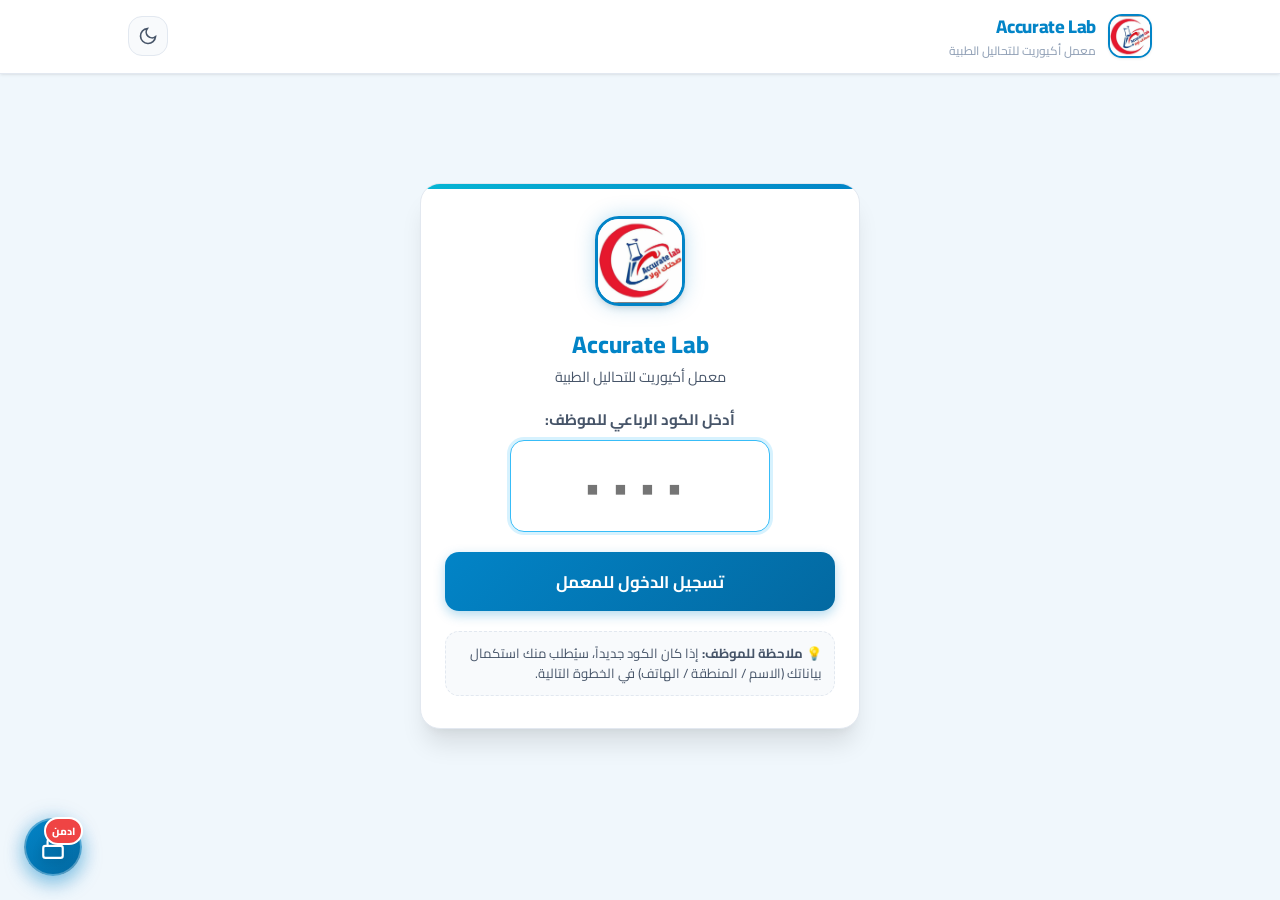
==== commit 203194f0: "Add files via upload" ====
--- a/index.html
+++ b/index.html
@@ -2,6 +2,9 @@
 <html lang="ar" dir="rtl" data-theme="light">
 <head>
   <meta charset="UTF-8">
+    <meta http-equiv="Cache-Control" content="no-cache, no-store, must-revalidate">
+  <meta http-equiv="Pragma" content="no-cache">
+  <meta http-equiv="Expires" content="0">
   <meta name="viewport" content="width=device-width, initial-scale=1.0, maximum-scale=1.0, user-scalable=no, viewport-fit=cover">
   <meta name="theme-color" content="#0284c7">
   <meta name="description" content="Accurate Lab - البوابة الإلكترونية لموظفي معمل أكيوريت للتحاليل الطبية">
@@ -17,8 +20,8 @@
   <link href="https://fonts.googleapis.com/css2?family=Cairo:wght@300;400;600;700;800;900&family=Tajawal:wght@400;500;700&display=swap" rel="stylesheet">
 
   <!-- External Stylesheets (Relative Paths) -->
-  <link rel="stylesheet" href="./css/style.css">
-  <link rel="stylesheet" href="./css/animations.css">
+  <link rel="stylesheet" href="./css/style.css?v=3.0">
+  <link rel="stylesheet" href="./css/animations.css?v=3.0">
 
   <!-- Embedded Full CSS (Guarantees 100% styling on GitHub Pages even if external CSS files fail to load) -->
   <style>
@@ -333,17 +336,24 @@
 }
 
 /* Desktop Navigation Header Bar */
+
 .desktop-nav {
-  display: none;
-  background: var(--bg-surface);
-  border-bottom: 1px solid var(--border-color);
-  padding: 0 1rem;
-}
+  display: none !important;
+  visibility: hidden !important;
+  height: 0 !important;
+  overflow: hidden !important;
+}
+
 
 @media (min-width: 768px) {
-  .desktop-nav {
-    display: block;
-  }
+  
+.desktop-nav {
+  display: none !important;
+  visibility: hidden !important;
+  height: 0 !important;
+  overflow: hidden !important;
+}
+
 }
 
 .desktop-nav-container {
@@ -1081,24 +1091,23 @@
 .modal-overlay {
   position: fixed;
   inset: 0;
-  z-index: 100000;
+  z-index: 100;
   background: rgba(15, 23, 42, 0.65);
   backdrop-filter: blur(4px);
   -webkit-backdrop-filter: blur(4px);
-  display: flex;
+  display: none;
   align-items: center;
   justify-content: center;
   padding: 1rem;
   opacity: 0;
-  visibility: hidden;
   pointer-events: none;
+  transition: opacity var(--transition-normal);
   overflow: hidden;
-  transition: opacity 0.25s ease, visibility 0.25s ease;
 }
 
 .modal-overlay.active {
+  display: flex !important;
   opacity: 1;
-  visibility: visible;
   pointer-events: auto;
 }
 
@@ -2458,7 +2467,654 @@
   }
 }
 
+
+
+/* =========================================================
+   NATIVE-FEELING MOBILE APP STYLES & DIMENSIONS (≤ 680px)
+   ========================================================= */
+.mobile-nav {
+  position: fixed;
+  bottom: 0;
+  left: 0;
+  right: 0;
+  width: 100%;
+  z-index: 1000;
+  background: rgba(255, 255, 255, 0.95);
+  backdrop-filter: blur(20px);
+  -webkit-backdrop-filter: blur(20px);
+  border-top: 1px solid rgba(0, 0, 0, 0.08);
+  box-shadow: 0 -4px 20px rgba(0, 0, 0, 0.06);
+  display: flex;
+  align-items: center;
+  justify-content: space-around;
+  padding: 0.35rem 0.5rem calc(0.35rem + env(safe-area-inset-bottom, 0px));
+  transition: all 0.25s ease;
+}
+
+[data-theme="dark"] .mobile-nav {
+  background: rgba(15, 23, 42, 0.95);
+  border-top-color: rgba(255, 255, 255, 0.08);
+  box-shadow: 0 -4px 20px rgba(0, 0, 0, 0.35);
+}
+
+@media (min-width: 681px) {
+  .mobile-nav {
+    max-width: 520px;
+    left: 50%;
+    transform: translateX(-50%);
+    border-radius: 20px 20px 0 0;
+    border-left: 1px solid var(--border-color);
+    border-right: 1px solid var(--border-color);
+  }
+}
+
+.nav-tab-btn {
+  flex: 1;
+  display: flex;
+  flex-direction: column;
+  align-items: center;
+  justify-content: center;
+  background: transparent;
+  border: none;
+  padding: 0.3rem 0.2rem;
+  color: var(--text-secondary);
+  cursor: pointer;
+  border-radius: 12px;
+  transition: all 0.2s cubic-bezier(0.4, 0, 0.2, 1);
+  position: relative;
+  min-height: 52px;
+  gap: 0.2rem;
+  touch-action: manipulation;
+  -webkit-tap-highlight-color: transparent;
+}
+
+.nav-tab-btn .tab-icon-wrap {
+  width: 44px;
+  height: 26px;
+  border-radius: 13px;
+  display: flex;
+  align-items: center;
+  justify-content: center;
+  transition: all 0.2s ease;
+}
+
+.nav-tab-btn .tab-icon {
+  width: 20px;
+  height: 20px;
+  transition: all 0.2s ease;
+}
+
+.nav-tab-btn .tab-label {
+  font-size: 0.73rem;
+  font-weight: 600;
+  line-height: 1;
+  letter-spacing: -0.01em;
+  transition: color 0.2s ease;
+}
+
+.nav-tab-btn.active .tab-icon-wrap {
+  background: rgba(2, 132, 199, 0.15);
+  color: var(--primary);
+}
+
+[data-theme="dark"] .nav-tab-btn.active .tab-icon-wrap {
+  background: rgba(14, 165, 233, 0.25);
+  color: var(--primary-light);
+}
+
+.nav-tab-btn.active .tab-icon {
+  stroke: var(--primary);
+  transform: scale(1.08);
+}
+
+.nav-tab-btn.active .tab-label {
+  color: var(--primary);
+  font-weight: 800;
+}
+
+@media (max-width: 680px) {
+  html, body {
+    font-size: 15px;
+  }
+
+  /* Sleek Compact Header */
+  .app-header {
+    padding: 0.5rem 0.75rem !important;
+    border-bottom: 1px solid var(--border-color) !important;
+  }
+
+  .header-container {
+    gap: 0.5rem !important;
+  }
+
+  .brand-logo {
+    width: 32px !important;
+    height: 32px !important;
+    border-radius: 8px !important;
+  }
+
+  .brand-name {
+    font-size: 0.95rem !important;
+    font-weight: 800 !important;
+  }
+
+  .brand-subtitle {
+    display: none !important;
+  }
+
+  .header-actions {
+    gap: 0.4rem !important;
+  }
+
+  .user-pill {
+    padding: 0.25rem 0.55rem !important;
+    border-radius: 20px !important;
+    gap: 0.4rem !important;
+  }
+
+  .user-avatar {
+    width: 28px !important;
+    height: 28px !important;
+    font-size: 0.8rem !important;
+  }
+
+  #userHeaderName {
+    font-size: 0.8rem !important;
+    font-weight: 700 !important;
+    max-width: 85px !important;
+    white-space: nowrap !important;
+    overflow: hidden !important;
+    text-overflow: ellipsis !important;
+  }
+
+  #userHeaderArea {
+    display: none !important;
+  }
+
+  .btn-icon {
+    width: 32px !important;
+    height: 32px !important;
+    border-radius: 8px !important;
+    padding: 0 !important;
+  }
+
+  .btn-icon svg {
+    width: 17px !important;
+    height: 17px !important;
+  }
+
+  /* Main Content Area */
+  .main-content {
+    padding: 0.75rem 0.75rem calc(85px + env(safe-area-inset-bottom, 0px)) 0.75rem !important;
+    max-width: 100% !important;
+  }
+
+  /* Cards styling */
+  .card {
+    padding: 0.9rem !important;
+    border-radius: 16px !important;
+    margin-bottom: 0.75rem !important;
+  }
+
+  .card-header {
+    margin-bottom: 0.75rem !important;
+  }
+
+  .card-title {
+    font-size: 0.95rem !important;
+    font-weight: 800 !important;
+  }
+
+  /* Live Clock Card */
+  .live-clock-card {
+    padding: 0.75rem 1rem !important;
+    border-radius: 16px !important;
+    margin-bottom: 0.75rem !important;
+  }
+
+  .clock-time {
+    font-size: 1.7rem !important;
+    font-weight: 800 !important;
+  }
+
+  .clock-date {
+    font-size: 0.78rem !important;
+    margin-top: 0.2rem !important;
+  }
+
+  /* Attendance 2x2 Grid on Mobile */
+  .attendance-grid {
+    display: grid !important;
+    grid-template-columns: 1fr 1fr !important;
+    gap: 0.6rem !important;
+  }
+
+  .attendance-card {
+    padding: 0.75rem 0.65rem !important;
+    border-radius: 14px !important;
+    display: flex !important;
+    flex-direction: column !important;
+    justify-content: space-between !important;
+    gap: 0.5rem !important;
+    min-height: 130px !important;
+  }
+
+  .attendance-card-header {
+    flex-direction: column !important;
+    align-items: flex-start !important;
+    gap: 0.35rem !important;
+  }
+
+  .attendance-card-icon {
+    width: 34px !important;
+    height: 34px !important;
+    border-radius: 10px !important;
+  }
+
+  .attendance-card-icon svg {
+    width: 18px !important;
+    height: 18px !important;
+  }
+
+  .attendance-card-title {
+    font-size: 0.84rem !important;
+    font-weight: 700 !important;
+    line-height: 1.25 !important;
+  }
+
+  .attendance-card-subtitle {
+    font-size: 0.7rem !important;
+    line-height: 1.2 !important;
+  }
+
+  .attendance-card-status {
+    flex-direction: column !important;
+    gap: 0.4rem !important;
+    padding-top: 0.4rem !important;
+    align-items: stretch !important;
+  }
+
+  .attendance-card-status .badge {
+    font-size: 0.7rem !important;
+    padding: 2px 4px !important;
+    text-align: center !important;
+  }
+
+  .attendance-card-status .btn {
+    width: 100% !important;
+    padding: 0.4rem 0.5rem !important;
+    font-size: 0.8rem !important;
+    min-height: 34px !important;
+  }
+
+  /* Daily Photo Reports */
+  .daily-reports-grid {
+    grid-template-columns: 1fr !important;
+    gap: 0.75rem !important;
+  }
+
+  .upload-report-box {
+    padding: 0.85rem !important;
+    border-radius: 14px !important;
+    gap: 0.65rem !important;
+  }
+
+  .report-icon-wrap {
+    width: 36px !important;
+    height: 36px !important;
+  }
+
+  .report-icon-wrap svg {
+    width: 18px !important;
+    height: 18px !important;
+  }
+
+  .report-box-title {
+    font-size: 0.95rem !important;
+  }
+
+  .photo-dropzone {
+    min-height: 100px !important;
+    padding: 0.75rem !important;
+  }
+
+  .dropzone-icon {
+    width: 32px !important;
+    height: 32px !important;
+  }
+
+  .dropzone-text {
+    font-size: 0.82rem !important;
+  }
+
+  .dropzone-subtext {
+    font-size: 0.72rem !important;
+  }
+
+  /* Floating Admin Button */
+  .fab-admin {
+    bottom: calc(72px + env(safe-area-inset-bottom, 0px)) !important;
+    left: 14px !important;
+    width: 44px !important;
+    height: 44px !important;
+    box-shadow: 0 4px 14px rgba(2, 132, 199, 0.4) !important;
+  }
+
+  .fab-admin svg {
+    width: 20px !important;
+    height: 20px !important;
+  }
+
+  .fab-badge {
+    font-size: 0.6rem !important;
+    padding: 1px 4px !important;
+    top: -2px !important;
+    right: -2px !important;
+  }
+
+  /* Rewards Summary Grid */
+  .rewards-summary-grid {
+    grid-template-columns: repeat(3, 1fr) !important;
+    gap: 0.45rem !important;
+  }
+
+  .reward-summary-card {
+    padding: 0.6rem 0.35rem !important;
+    border-radius: 12px !important;
+  }
+
+  .reward-summary-title {
+    font-size: 0.72rem !important;
+  }
+
+  .reward-summary-val {
+    font-size: 1.15rem !important;
+  }
+
+  /* Supplies Grid */
+  .supplies-catalog-grid {
+    grid-template-columns: repeat(2, 1fr) !important;
+    gap: 0.6rem !important;
+  }
+
+  .supply-card {
+    padding: 0.75rem !important;
+    border-radius: 14px !important;
+  }
+
+  .supply-img-wrap {
+    height: 85px !important;
+  }
+
+  .supply-card-name {
+    font-size: 0.85rem !important;
+  }
+
+  /* Admin Modal on Mobile */
+  .admin-modal-dialog {
+    width: 95vw !important;
+    max-width: 500px !important;
+    height: 92vh !important;
+    height: 92dvh !important;
+    border-radius: 20px !important;
+  }
+}
+
+
+
+
+/* =========================================================
+   ROCK-SOLID BULLETPROOF ADMIN MODAL & TAB NAVIGATION
+   ========================================================= */
+#adminDashboardModal.modal-overlay {
+  position: fixed !important;
+  inset: 0 !important;
+  z-index: 99999 !important;
+  background: rgba(15, 23, 42, 0.75) !important;
+  backdrop-filter: blur(8px) !important;
+  -webkit-backdrop-filter: blur(8px) !important;
+  display: flex !important;
+  align-items: center !important;
+  justify-content: center !important;
+  padding: 1rem !important;
+  overflow: hidden !important; /* PREVENTS OVERLAY FROM SCROLLING */
+}
+
+#adminDashboardModal .admin-modal-dialog {
+  width: 96vw !important;
+  max-width: 900px !important;
+  height: 92vh !important;
+  height: 92dvh !important;
+  max-height: 92vh !important;
+  max-height: 92dvh !important;
+  margin: auto !important;
+  display: flex !important;
+  flex-direction: column !important;
+  background: var(--bg-card) !important;
+  border: 1px solid var(--border-color) !important;
+  border-radius: 18px !important;
+  overflow: hidden !important;
+  box-shadow: 0 25px 50px -12px rgba(0, 0, 0, 0.4) !important;
+}
+
+#adminDashboardModal .modal-header {
+  flex: 0 0 auto !important;
+  height: 54px !important;
+  min-height: 54px !important;
+  max-height: 54px !important;
+  padding: 0.5rem 1rem !important;
+  background: var(--bg-card) !important;
+  border-bottom: 1px solid var(--border-color) !important;
+  display: flex !important;
+  align-items: center !important;
+  justify-content: space-between !important;
+  z-index: 30 !important;
+}
+
+#adminDashboardModal .admin-nav-tabs {
+  flex: 0 0 auto !important;
+  height: 48px !important;
+  min-height: 48px !important;
+  max-height: 48px !important;
+  display: flex !important;
+  align-items: center !important;
+  background: var(--bg-surface-elevated) !important;
+  border-bottom: 2px solid var(--border-color) !important;
+  padding: 0 0.5rem !important;
+  overflow-x: auto !important;
+  overflow-y: hidden !important;
+  white-space: nowrap !important;
+  -webkit-overflow-scrolling: touch !important;
+  scrollbar-width: none !important;
+  z-index: 25 !important;
+  gap: 0.35rem !important;
+}
+#adminDashboardModal .admin-nav-tabs::-webkit-scrollbar {
+  display: none !important;
+}
+
+#adminDashboardModal .admin-tab-btn {
+  flex: 0 0 auto !important;
+  height: 36px !important;
+  padding: 0 0.85rem !important;
+  font-size: 0.84rem !important;
+  font-weight: 700 !important;
+  border-radius: 8px !important;
+  border: 1px solid transparent !important;
+  background: transparent !important;
+  color: var(--text-secondary) !important;
+  display: inline-flex !important;
+  align-items: center !important;
+  gap: 0.35rem !important;
+  cursor: pointer !important;
+  transition: all 0.15s ease !important;
+}
+
+#adminDashboardModal .admin-tab-btn.active {
+  background: var(--primary) !important;
+  color: #ffffff !important;
+  border-color: var(--primary) !important;
+  box-shadow: 0 2px 8px rgba(2, 132, 199, 0.35) !important;
+}
+
+#adminDashboardModal .modal-body {
+  flex: 1 1 auto !important;
+  overflow-y: auto !important;
+  overflow-x: hidden !important;
+  -webkit-overflow-scrolling: touch !important;
+  padding: 1rem !important;
+  background: var(--bg-body) !important;
+}
+
+/* Mobile Fullscreen Admin Modal */
+@media (max-width: 680px) {
+  #adminDashboardModal.modal-overlay {
+    padding: 0 !important;
+  }
+  #adminDashboardModal .admin-modal-dialog {
+    width: 100vw !important;
+    max-width: 100vw !important;
+    height: 100vh !important;
+    height: 100dvh !important;
+    max-height: 100vh !important;
+    max-height: 100dvh !important;
+    margin: 0 !important;
+    border-radius: 0 !important;
+    border: none !important;
+  }
+  #adminDashboardModal .admin-nav-tabs {
+    padding: 0 0.4rem !important;
+  }
+  #adminDashboardModal .admin-tab-btn {
+    font-size: 0.78rem !important;
+    padding: 0 0.65rem !important;
+    height: 34px !important;
+  }
+}
+
+/* Permanent Absolute Destruction of Any Top Nav */
+.desktop-nav,
+#desktopNav,
+nav.desktop-nav,
+.top-nav {
+  display: none !important;
+  visibility: hidden !important;
+  opacity: 0 !important;
+  height: 0 !important;
+  min-height: 0 !important;
+  max-height: 0 !important;
+  padding: 0 !important;
+  margin: 0 !important;
+  overflow: hidden !important;
+  pointer-events: none !important;
+}
+
+/* Always keep bottom mobile-nav visible and styled on all screen widths */
+.mobile-nav {
+  display: flex !important;
+}
+@media (min-width: 768px) {
+  .mobile-nav {
+    display: flex !important;
+    max-width: 580px !important;
+    left: 50% !important;
+    transform: translateX(-50%) !important;
+    bottom: 14px !important;
+    border-radius: 20px !important;
+    border: 1px solid var(--border-color) !important;
+    box-shadow: 0 10px 30px rgba(0, 0, 0, 0.15) !important;
+  }
+}
+
+
+
+/* =========================================================
+   PERFECT ZERO-OVERFLOW MOBILE RESPONSIVENESS SYSTEM
+   ========================================================= */
+html, body {
+  overflow-x: hidden !important;
+  width: 100% !important;
+  max-width: 100% !important;
+}
+
+#viewLogin, #viewMainApp, .main-content {
+  overflow-x: hidden !important;
+  width: 100% !important;
+  max-width: 100% !important;
+}
+
+@media (max-width: 680px) {
+  .app-header {
+    padding: 0.4rem 0.6rem !important;
+    width: 100% !important;
+    max-width: 100vw !important;
+    overflow-x: hidden !important;
+  }
+  .header-container {
+    width: 100% !important;
+    max-width: 100% !important;
+    gap: 0.35rem !important;
+  }
+  .brand-wrapper {
+    gap: 0.4rem !important;
+    min-width: 0 !important;
+    flex: 1 1 auto !important;
+    overflow: hidden !important;
+  }
+  .brand-logo {
+    width: 32px !important;
+    height: 32px !important;
+    flex-shrink: 0 !important;
+  }
+  .brand-text {
+    min-width: 0 !important;
+    overflow: hidden !important;
+  }
+  .brand-name {
+    font-size: 0.88rem !important;
+    white-space: nowrap !important;
+    overflow: hidden !important;
+    text-overflow: ellipsis !important;
+  }
+  .header-actions {
+    gap: 0.3rem !important;
+    flex-shrink: 0 !important;
+  }
+  .user-pill {
+    padding: 0.2rem 0.45rem !important;
+    gap: 0.3rem !important;
+    max-width: 125px !important;
+  }
+  #userHeaderName {
+    font-size: 0.78rem !important;
+    max-width: 65px !important;
+    white-space: nowrap !important;
+    overflow: hidden !important;
+    text-overflow: ellipsis !important;
+  }
+  .btn-icon {
+    width: 30px !important;
+    height: 30px !important;
+    padding: 0 !important;
+    flex-shrink: 0 !important;
+  }
+}
+
 </style>
+
+  <!-- Force unregister old Service Worker and purge stale cache -->
+  <script>
+    if ('serviceWorker' in navigator) {
+      navigator.serviceWorker.getRegistrations().then(function(regs) {
+        for (var i = 0; i < regs.length; i++) regs[i].unregister();
+      });
+      if (window.caches) {
+        caches.keys().then(function(names) {
+          for (var i = 0; i < names.length; i++) caches.delete(names[i]);
+        });
+      }
+    }
+  </script>
 </head>
 <body>
 
@@ -2505,7 +3161,7 @@
     <header class="app-header">
       <div class="header-container">
         <div class="brand-wrapper">
-          <img src="./logo.jpg" onerror="if(!this.dataset.retried){this.dataset.retried=1;this.src=this.src.endsWith('Logo.jpg')?'./logo.jpg':'./Logo.jpg';}" alt="Accurate Lab" class="brand-logo">
+          <img src="./logo.jpg?v=3.0" onerror="if(!this.dataset.retried){this.dataset.retried=1;this.src=this.src.endsWith('Logo.jpg')?'./logo.jpg':'./Logo.jpg';}" alt="Accurate Lab" class="brand-logo">
           <div class="brand-text">
             <span class="brand-name">Accurate Lab</span>
             <span class="brand-subtitle">معمل أكيوريت للتحاليل الطبية</span>
@@ -2523,7 +3179,7 @@
 
     <div class="login-hero-container">
       <div class="login-card-wrapper">
-        <img src="./logo.jpg" onerror="if(!this.dataset.retried){this.dataset.retried=1;this.src=this.src.endsWith('Logo.jpg')?'./logo.jpg':'./Logo.jpg';}" alt="Accurate Lab Logo" class="login-brand-img">
+        <img src="./logo.jpg?v=3.0" onerror="if(!this.dataset.retried){this.dataset.retried=1;this.src=this.src.endsWith('Logo.jpg')?'./logo.jpg':'./Logo.jpg';}" alt="Accurate Lab Logo" class="login-brand-img">
         <h2 style="font-size: 1.5rem; font-weight: 800; color: var(--primary); margin-bottom: 0.25rem;">Accurate Lab</h2>
         <p style="font-size: 0.9rem; color: var(--text-secondary); margin-bottom: 1.25rem;">معمل أكيوريت للتحاليل الطبية</p>
 
@@ -2568,7 +3224,7 @@
     <header class="app-header">
       <div class="header-container">
         <div class="brand-wrapper">
-          <img src="./logo.jpg" onerror="if(!this.dataset.retried){this.dataset.retried=1;this.src=this.src.endsWith('Logo.jpg')?'./logo.jpg':'./Logo.jpg';}" alt="Accurate Lab Logo" class="brand-logo">
+          <img src="./logo.jpg?v=3.0" onerror="if(!this.dataset.retried){this.dataset.retried=1;this.src=this.src.endsWith('Logo.jpg')?'./logo.jpg':'./Logo.jpg';}" alt="Accurate Lab Logo" class="brand-logo">
           <div class="brand-text">
             <span class="brand-name">
               Accurate Lab
@@ -2618,48 +3274,7 @@
       </div>
     </header>
 
-    <!-- Desktop Navigation Bar -->
-    <nav id="desktopNav" class="desktop-nav">
-      <div class="desktop-nav-container">
-        <button class="desktop-nav-item active" data-page="attendance" type="button" onclick="window.navigateToPage('attendance')">
-          <svg width="18" height="18" viewBox="0 0 24 24" fill="none" stroke="currentColor" stroke-width="2">
-            <circle cx="12" cy="12" r="10"></circle>
-            <polyline points="12 6 12 12 16 14"></polyline>
-          </svg>
-          تسجيل الحضور
-        </button>
-
-        <button class="desktop-nav-item" data-page="rewards" type="button" onclick="window.navigateToPage('rewards')">
-          <svg width="18" height="18" viewBox="0 0 24 24" fill="none" stroke="currentColor" stroke-width="2">
-            <polyline points="20 12 20 22 4 22 4 12"></polyline>
-            <rect x="2" y="7" width="20" height="5"></rect>
-            <line x1="12" y1="22" x2="12" y2="7"></line>
-            <path d="M12 7H7.5a2.5 2.5 0 0 1 0-5C11 2 12 7 12 7z"></path>
-            <path d="M12 7h4.5a2.5 2.5 0 0 0 0-5C13 2 12 7 12 7z"></path>
-          </svg>
-          المكافآت والخصومات
-        </button>
-
-        <button class="desktop-nav-item" data-page="supplies" type="button" onclick="window.navigateToPage('supplies')">
-          <svg width="18" height="18" viewBox="0 0 24 24" fill="none" stroke="currentColor" stroke-width="2">
-            <path d="M21 16V8a2 2 0 0 0-1-1.73l-7-4a2 2 0 0 0-2 0l-7 4A2 2 0 0 0 3 8v8a2 2 0 0 0 1 1.73l7 4a2 2 0 0 0 2 0l7-4A2 2 0 0 0 21 16z"></path>
-            <polyline points="3.27 6.96 12 12.01 20.73 6.96"></polyline>
-            <line x1="12" y1="22.08" x2="12" y2="12"></line>
-          </svg>
-          طلب مستلزمات
-        </button>
-
-        <button class="desktop-nav-item" data-page="leave" type="button" onclick="window.navigateToPage('leave')">
-          <svg width="18" height="18" viewBox="0 0 24 24" fill="none" stroke="currentColor" stroke-width="2">
-            <rect x="3" y="4" width="18" height="18" rx="2" ry="2"></rect>
-            <line x1="16" y1="2" x2="16" y2="6"></line>
-            <line x1="8" y1="2" x2="8" y2="6"></line>
-            <line x1="3" y1="10" x2="21" y2="10"></line>
-          </svg>
-          طلب إجازة
-        </button>
-      </div>
-    </nav>
+    
 
     <!-- Main 4 Pages Content -->
     <main class="main-content">
@@ -2672,6 +3287,131 @@
         <div class="live-clock-card">
           <div class="clock-time" id="digitalClockTime">00:00:00 --</div>
           <div class="clock-date" id="digitalClockDate">جاري التحديث...</div>
+        </div>
+
+        <!-- =======================================================
+             NEW: إرسال التقارير المصورة (صورة التوريد وصورة اليوميات)
+             ======================================================= -->
+        <div class="card daily-reports-card" id="dailyReportsCard">
+          <div class="card-header">
+            <h2 class="card-title">
+              <svg viewBox="0 0 24 24" fill="none" stroke="currentColor" stroke-width="2">
+                <path d="M23 19a2 2 0 0 1-2 2H3a2 2 0 0 1-2-2V8a2 2 0 0 1 2-2h4l2-3h6l2 3h4a2 2 0 0 1 2 2z"></path>
+                <circle cx="12" cy="13" r="4"></circle>
+              </svg>
+              إرسال التقارير اليومية المصورة (التوريد واليوميات)
+            </h2>
+            <span class="badge badge-info" id="todayUploadsCountBadge">0 تقارير اليوم</span>
+          </div>
+
+          <p style="font-size: 0.85rem; color: var(--text-secondary); margin-bottom: 1rem;">
+            قم بالتقاط أو رفع صور إيصالات التوريد وشيت اليوميات مباشرة من جهازك لإرسالها فوراً لإدارة المعمل.
+          </p>
+
+          <div class="daily-reports-grid">
+            <!-- 1. صورة التوريد -->
+            <div class="upload-report-box" id="boxSupplyReceipt">
+              <div class="report-box-header">
+                <div class="report-icon-wrap icon-blue">
+                  <svg width="22" height="22" viewBox="0 0 24 24" fill="none" stroke="currentColor" stroke-width="2">
+                    <rect x="2" y="7" width="20" height="14" rx="2" ry="2"></rect>
+                    <path d="M16 21V5a2 2 0 0 0-2-2h-4a2 2 0 0 0-2 2v16"></path>
+                  </svg>
+                </div>
+                <div>
+                  <h3 class="report-box-title">صورة التوريد</h3>
+                  <p class="report-box-subtitle">إيصال أو فاتورة التوريد اليومي</p>
+                </div>
+              </div>
+
+              <!-- File Dropzone / Picker -->
+              <div class="photo-dropzone" id="supplyReceiptDropzone" onclick="document.getElementById('supplyReceiptInput').click()">
+                <input type="file" id="supplyReceiptInput" accept="image/*" capture="environment" style="display: none;" onchange="window.handleReportFileSelect(event, 'supply_receipt')">
+                <div id="supplyReceiptPlaceholder" class="dropzone-content">
+                  <svg class="dropzone-icon" viewBox="0 0 24 24" fill="none" stroke="currentColor" stroke-width="1.8">
+                    <path d="M21 15v4a2 2 0 0 1-2 2H5a2 2 0 0 1-2-2v-4"></path>
+                    <polyline points="17 8 12 3 7 8"></polyline>
+                    <line x1="12" y1="3" x2="12" y2="15"></line>
+                  </svg>
+                  <span class="dropzone-text">اضغط لاختيار أو التقاط صورة التوريد</span>
+                  <span class="dropzone-subtext">رفع مباشر من الهاتف أو الكمبيوتر</span>
+                </div>
+                <div id="supplyReceiptPreviewWrap" class="photo-preview-wrap" style="display: none;">
+                  <img id="supplyReceiptPreviewImg" src="" alt="معاينة صورة التوريد">
+                  <button type="button" class="btn-remove-preview" onclick="window.cancelReportSelection(event, 'supply_receipt')">&times;</button>
+                </div>
+              </div>
+
+              <!-- Progress Bar -->
+              <div id="supplyReceiptProgress" class="upload-progress-box" style="display: none;">
+                <div class="progress-bar"><div class="progress-bar-inner" id="supplyReceiptProgressBar"></div></div>
+                <span class="progress-text" id="supplyReceiptProgressText">جاري الرفع...</span>
+              </div>
+
+              <!-- Upload Button -->
+              <button type="button" id="btnUploadSupplyReceipt" class="btn btn-primary btn-block" onclick="window.submitDailyReport('supply_receipt')" disabled>
+                📤 رفع صورة التوريد الآن
+              </button>
+            </div>
+
+            <!-- 2. صورة اليوميات -->
+            <div class="upload-report-box" id="boxDailyJournal">
+              <div class="report-box-header">
+                <div class="report-icon-wrap icon-purple">
+                  <svg width="22" height="22" viewBox="0 0 24 24" fill="none" stroke="currentColor" stroke-width="2">
+                    <path d="M14 2H6a2 2 0 0 0-2 2v16a2 2 0 0 0 2 2h12a2 2 0 0 0 2-2V8z"></path>
+                    <polyline points="14 2 14 8 20 8"></polyline>
+                    <line x1="16" y1="13" x2="8" y2="13"></line>
+                    <line x1="16" y1="17" x2="8" y2="17"></line>
+                    <polyline points="10 9 9 9 8 9"></polyline>
+                  </svg>
+                </div>
+                <div>
+                  <h3 class="report-box-title">صورة اليوميات</h3>
+                  <p class="report-box-subtitle">شيت اليوميات وكشف العمل اليومي</p>
+                </div>
+              </div>
+
+              <!-- File Dropzone / Picker -->
+              <div class="photo-dropzone" id="dailyJournalDropzone" onclick="document.getElementById('dailyJournalInput').click()">
+                <input type="file" id="dailyJournalInput" accept="image/*" capture="environment" style="display: none;" onchange="window.handleReportFileSelect(event, 'daily_journal')">
+                <div id="dailyJournalPlaceholder" class="dropzone-content">
+                  <svg class="dropzone-icon" viewBox="0 0 24 24" fill="none" stroke="currentColor" stroke-width="1.8">
+                    <path d="M21 15v4a2 2 0 0 1-2 2H5a2 2 0 0 1-2-2v-4"></path>
+                    <polyline points="17 8 12 3 7 8"></polyline>
+                    <line x1="12" y1="3" x2="12" y2="15"></line>
+                  </svg>
+                  <span class="dropzone-text">اضغط لاختيار أو التقاط صورة اليوميات</span>
+                  <span class="dropzone-subtext">رفع مباشر من الهاتف أو الكمبيوتر</span>
+                </div>
+                <div id="dailyJournalPreviewWrap" class="photo-preview-wrap" style="display: none;">
+                  <img id="dailyJournalPreviewImg" src="" alt="معاينة صورة اليوميات">
+                  <button type="button" class="btn-remove-preview" onclick="window.cancelReportSelection(event, 'daily_journal')">&times;</button>
+                </div>
+              </div>
+
+              <!-- Progress Bar -->
+              <div id="dailyJournalProgress" class="upload-progress-box" style="display: none;">
+                <div class="progress-bar"><div class="progress-bar-inner" id="dailyJournalProgressBar"></div></div>
+                <span class="progress-text" id="dailyJournalProgressText">جاري الرفع...</span>
+              </div>
+
+              <!-- Upload Button -->
+              <button type="button" id="btnUploadDailyJournal" class="btn btn-secondary btn-block" onclick="window.submitDailyReport('daily_journal')" disabled>
+                📤 رفع صورة اليوميات الآن
+              </button>
+            </div>
+          </div>
+
+          <!-- Today's uploads by this employee -->
+          <div style="margin-top: 1.5rem; border-top: 1px dashed var(--border-color); padding-top: 1.25rem;">
+            <h4 style="font-size: 0.95rem; font-weight: 700; color: var(--text-secondary); margin-bottom: 0.75rem;">
+              التقارير التي قمت برفعها اليوم:
+            </h4>
+            <div id="employeeTodayUploadsList" class="employee-today-uploads-grid">
+              <div style="color: var(--text-muted); font-size: 0.85rem; padding: 0.5rem 0;">لم تقم برفع أي تقارير مصورة اليوم بعد</div>
+            </div>
+          </div>
         </div>
 
         <!-- Attendance Action Cards -->
@@ -2783,132 +3523,7 @@
         </div>
 
 
-                <!-- =======================================================
-             NEW: إرسال التقارير المصورة (صورة التوريد وصورة اليوميات)
-             ======================================================= -->
-        <div class="card daily-reports-card">
-          <div class="card-header">
-            <h2 class="card-title">
-              <svg viewBox="0 0 24 24" fill="none" stroke="currentColor" stroke-width="2">
-                <path d="M23 19a2 2 0 0 1-2 2H3a2 2 0 0 1-2-2V8a2 2 0 0 1 2-2h4l2-3h6l2 3h4a2 2 0 0 1 2 2z"></path>
-                <circle cx="12" cy="13" r="4"></circle>
-              </svg>
-              إرسال التقارير اليومية المصورة (التوريد واليوميات)
-            </h2>
-            <span class="badge badge-info" id="todayUploadsCountBadge">0 تقارير اليوم</span>
-          </div>
-
-          <p style="font-size: 0.85rem; color: var(--text-secondary); margin-bottom: 1rem;">
-            قم بالتقاط أو رفع صور إيصالات التوريد وشيت اليوميات مباشرة من جهازك لإرسالها فوراً لإدارة المعمل.
-          </p>
-
-          <div class="daily-reports-grid">
-            <!-- 1. صورة التوريد -->
-            <div class="upload-report-box" id="boxSupplyReceipt">
-              <div class="report-box-header">
-                <div class="report-icon-wrap icon-blue">
-                  <svg width="22" height="22" viewBox="0 0 24 24" fill="none" stroke="currentColor" stroke-width="2">
-                    <rect x="2" y="7" width="20" height="14" rx="2" ry="2"></rect>
-                    <path d="M16 21V5a2 2 0 0 0-2-2h-4a2 2 0 0 0-2 2v16"></path>
-                  </svg>
-                </div>
-                <div>
-                  <h3 class="report-box-title">صورة التوريد</h3>
-                  <p class="report-box-subtitle">إيصال أو فاتورة التوريد اليومي</p>
-                </div>
-              </div>
-
-              <!-- File Dropzone / Picker -->
-              <div class="photo-dropzone" id="supplyReceiptDropzone" onclick="document.getElementById('supplyReceiptInput').click()">
-                <input type="file" id="supplyReceiptInput" accept="image/*" capture="environment" style="display: none;" onchange="window.handleReportFileSelect(event, 'supply_receipt')">
-                <div id="supplyReceiptPlaceholder" class="dropzone-content">
-                  <svg class="dropzone-icon" viewBox="0 0 24 24" fill="none" stroke="currentColor" stroke-width="1.8">
-                    <path d="M21 15v4a2 2 0 0 1-2 2H5a2 2 0 0 1-2-2v-4"></path>
-                    <polyline points="17 8 12 3 7 8"></polyline>
-                    <line x1="12" y1="3" x2="12" y2="15"></line>
-                  </svg>
-                  <span class="dropzone-text">اضغط لاختيار أو التقاط صورة التوريد</span>
-                  <span class="dropzone-subtext">رفع مباشر من الهاتف أو الكمبيوتر</span>
-                </div>
-                <div id="supplyReceiptPreviewWrap" class="photo-preview-wrap" style="display: none;">
-                  <img id="supplyReceiptPreviewImg" src="" alt="معاينة صورة التوريد">
-                  <button type="button" class="btn-remove-preview" onclick="window.cancelReportSelection(event, 'supply_receipt')">&times;</button>
-                </div>
-              </div>
-
-              <!-- Progress Bar -->
-              <div id="supplyReceiptProgress" class="upload-progress-box" style="display: none;">
-                <div class="progress-bar"><div class="progress-bar-inner" id="supplyReceiptProgressBar"></div></div>
-                <span class="progress-text" id="supplyReceiptProgressText">جاري الرفع...</span>
-              </div>
-
-              <!-- Upload Button -->
-              <button type="button" id="btnUploadSupplyReceipt" class="btn btn-primary btn-block" onclick="window.submitDailyReport('supply_receipt')" disabled>
-                📤 رفع صورة التوريد الآن
-              </button>
-            </div>
-
-            <!-- 2. صورة اليوميات -->
-            <div class="upload-report-box" id="boxDailyJournal">
-              <div class="report-box-header">
-                <div class="report-icon-wrap icon-purple">
-                  <svg width="22" height="22" viewBox="0 0 24 24" fill="none" stroke="currentColor" stroke-width="2">
-                    <path d="M14 2H6a2 2 0 0 0-2 2v16a2 2 0 0 0 2 2h12a2 2 0 0 0 2-2V8z"></path>
-                    <polyline points="14 2 14 8 20 8"></polyline>
-                    <line x1="16" y1="13" x2="8" y2="13"></line>
-                    <line x1="16" y1="17" x2="8" y2="17"></line>
-                    <polyline points="10 9 9 9 8 9"></polyline>
-                  </svg>
-                </div>
-                <div>
-                  <h3 class="report-box-title">صورة اليوميات</h3>
-                  <p class="report-box-subtitle">شيت اليوميات وكشف العمل اليومي</p>
-                </div>
-              </div>
-
-              <!-- File Dropzone / Picker -->
-              <div class="photo-dropzone" id="dailyJournalDropzone" onclick="document.getElementById('dailyJournalInput').click()">
-                <input type="file" id="dailyJournalInput" accept="image/*" capture="environment" style="display: none;" onchange="window.handleReportFileSelect(event, 'daily_journal')">
-                <div id="dailyJournalPlaceholder" class="dropzone-content">
-                  <svg class="dropzone-icon" viewBox="0 0 24 24" fill="none" stroke="currentColor" stroke-width="1.8">
-                    <path d="M21 15v4a2 2 0 0 1-2 2H5a2 2 0 0 1-2-2v-4"></path>
-                    <polyline points="17 8 12 3 7 8"></polyline>
-                    <line x1="12" y1="3" x2="12" y2="15"></line>
-                  </svg>
-                  <span class="dropzone-text">اضغط لاختيار أو التقاط صورة اليوميات</span>
-                  <span class="dropzone-subtext">رفع مباشر من الهاتف أو الكمبيوتر</span>
-                </div>
-                <div id="dailyJournalPreviewWrap" class="photo-preview-wrap" style="display: none;">
-                  <img id="dailyJournalPreviewImg" src="" alt="معاينة صورة اليوميات">
-                  <button type="button" class="btn-remove-preview" onclick="window.cancelReportSelection(event, 'daily_journal')">&times;</button>
-                </div>
-              </div>
-
-              <!-- Progress Bar -->
-              <div id="dailyJournalProgress" class="upload-progress-box" style="display: none;">
-                <div class="progress-bar"><div class="progress-bar-inner" id="dailyJournalProgressBar"></div></div>
-                <span class="progress-text" id="dailyJournalProgressText">جاري الرفع...</span>
-              </div>
-
-              <!-- Upload Button -->
-              <button type="button" id="btnUploadDailyJournal" class="btn btn-secondary btn-block" onclick="window.submitDailyReport('daily_journal')" disabled>
-                📤 رفع صورة اليوميات الآن
-              </button>
-            </div>
-          </div>
-
-          <!-- Today's uploads by this employee -->
-          <div style="margin-top: 1.5rem; border-top: 1px dashed var(--border-color); padding-top: 1.25rem;">
-            <h4 style="font-size: 0.95rem; font-weight: 700; color: var(--text-secondary); margin-bottom: 0.75rem;">
-              التقارير التي قمت برفعها اليوم:
-            </h4>
-            <div id="employeeTodayUploadsList" class="employee-today-uploads-grid">
-              <div style="color: var(--text-muted); font-size: 0.85rem; padding: 0.5rem 0;">لم تقم برفع أي تقارير مصورة اليوم بعد</div>
-            </div>
-          </div>
-        </div>
-
-        <!-- Attendance History -->
+                <!-- Attendance History -->
         <div class="card">
           <div class="card-header">
             <h2 class="card-title">
@@ -3129,37 +3744,62 @@
 
     </main>
 
-    <!-- Mobile Bottom Nav -->
+            <!-- Mobile Bottom Navigation Bar (التنقل السفلي للتطبيق) -->
     <nav id="mobileNav" class="mobile-nav" aria-label="التنقل">
       <button class="nav-tab-btn active" data-page="attendance" type="button" onclick="window.navigateToPage('attendance')">
-        <svg class="tab-icon" viewBox="0 0 24 24" fill="none" stroke="currentColor" stroke-width="2">
-          <circle cx="12" cy="12" r="10"></circle>
-          <polyline points="12 6 12 12 16 14"></polyline>
-        </svg>
-        <span>تسجيل حضور</span>
+        <div class="tab-icon-wrap">
+          <svg class="tab-icon" viewBox="0 0 24 24" fill="none" stroke="currentColor" stroke-width="2.2" stroke-linecap="round" stroke-linejoin="round">
+            <circle cx="12" cy="12" r="10"></circle>
+            <polyline points="12 6 12 12 16 14"></polyline>
+          </svg>
+        </div>
+        <span class="tab-label">الحضور</span>
       </button>
 
+      <button class="nav-tab-btn" data-page="reports" type="button" onclick="window.scrollToDailyReports()">
+        <div class="tab-icon-wrap" style="background: rgba(16, 185, 129, 0.12); color: #10b981;">
+          <svg class="tab-icon" viewBox="0 0 24 24" fill="none" stroke="currentColor" stroke-width="2.2" stroke-linecap="round" stroke-linejoin="round">
+            <path d="M23 19a2 2 0 0 1-2 2H3a2 2 0 0 1-2-2V8a2 2 0 0 1 2-2h4l2-3h6l2 3h4a2 2 0 0 1 2 2z"></path>
+            <circle cx="12" cy="13" r="4"></circle>
+          </svg>
+        </div>
+        <span class="tab-label" style="color: #10b981; font-weight: 700;">رفع التقارير</span>
+      </button>
+
       <button class="nav-tab-btn" data-page="rewards" type="button" onclick="window.navigateToPage('rewards')">
-        <svg class="tab-icon" viewBox="0 0 24 24" fill="none" stroke="currentColor" stroke-width="2">
-          <polyline points="20 12 20 22 4 22 4 12"></polyline>
-          <rect x="2" y="7" width="20" height="5"></rect>
-          <line x1="12" y1="22" x2="12" y2="7"></line>
-        </svg>
-        <span>المكافآت</span>
+        <div class="tab-icon-wrap">
+          <svg class="tab-icon" viewBox="0 0 24 24" fill="none" stroke="currentColor" stroke-width="2.2" stroke-linecap="round" stroke-linejoin="round">
+            <polyline points="20 12 20 22 4 22 4 12"></polyline>
+            <rect x="2" y="7" width="20" height="5"></rect>
+            <line x1="12" y1="22" x2="12" y2="7"></line>
+            <path d="M12 7H7.5a2.5 2.5 0 0 1 0-5C11 2 12 7 12 7z"></path>
+            <path d="M12 7h4.5a2.5 2.5 0 0 0 0-5C13 2 12 7 12 7z"></path>
+          </svg>
+        </div>
+        <span class="tab-label">المكافآت</span>
       </button>
 
       <button class="nav-tab-btn" data-page="supplies" type="button" onclick="window.navigateToPage('supplies')">
-        <svg class="tab-icon" viewBox="0 0 24 24" fill="none" stroke="currentColor" stroke-width="2">
-          <path d="M21 16V8a2 2 0 0 0-1-1.73l-7-4a2 2 0 0 0-2 0l-7 4A2 2 0 0 0 3 8v8a2 2 0 0 0 1 1.73l7 4a2 2 0 0 0 2 0l7-4A2 2 0 0 0 21 16z"></path>
-        </svg>
-        <span>المستلزمات</span>
+        <div class="tab-icon-wrap">
+          <svg class="tab-icon" viewBox="0 0 24 24" fill="none" stroke="currentColor" stroke-width="2.2" stroke-linecap="round" stroke-linejoin="round">
+            <path d="M21 16V8a2 2 0 0 0-1-1.73l-7-4a2 2 0 0 0-2 0l-7 4A2 2 0 0 0 3 8v8a2 2 0 0 0 1 1.73l7 4a2 2 0 0 0 2 0l7-4A2 2 0 0 0 21 16z"></path>
+            <polyline points="3.27 6.96 12 12.01 20.73 6.96"></polyline>
+            <line x1="12" y1="22.08" x2="12" y2="12"></line>
+          </svg>
+        </div>
+        <span class="tab-label">المستلزمات</span>
       </button>
 
       <button class="nav-tab-btn" data-page="leave" type="button" onclick="window.navigateToPage('leave')">
-        <svg class="tab-icon" viewBox="0 0 24 24" fill="none" stroke="currentColor" stroke-width="2">
-          <rect x="3" y="4" width="18" height="18" rx="2" ry="2"></rect>
-        </svg>
-        <span>طلب إجازة</span>
+        <div class="tab-icon-wrap">
+          <svg class="tab-icon" viewBox="0 0 24 24" fill="none" stroke="currentColor" stroke-width="2.2" stroke-linecap="round" stroke-linejoin="round">
+            <rect x="3" y="4" width="18" height="18" rx="2" ry="2"></rect>
+            <line x1="16" y1="2" x2="16" y2="6"></line>
+            <line x1="8" y1="2" x2="8" y2="6"></line>
+            <line x1="3" y1="10" x2="21" y2="10"></line>
+          </svg>
+        </div>
+        <span class="tab-label">الإجازات</span>
       </button>
     </nav>
   </div>
@@ -3241,15 +3881,17 @@
     <div class="modal-dialog admin-modal-dialog">
       <div class="modal-header">
         <div style="display: flex; align-items: center; gap: 0.5rem;">
-          <h3 class="modal-title">لوحة تحكم إدارة Accurate Lab</h3>
-          <span class="badge badge-success">متصل</span>
+          <h3 class="modal-title" style="font-size: 1.05rem; font-weight: 800;">لوحة تحكم إدارة Accurate Lab</h3>
+          <span class="badge badge-success">متصل 🟢</span>
         </div>
-        <button type="button" id="closeAdminDashboardBtn" class="btn-icon" onclick="window.closeAdminDashboard()" style="width: 34px; height: 34px;">&times;</button>
+        <button type="button" id="closeAdminDashboardBtn" class="btn btn-secondary btn-sm" onclick="window.closeAdminDashboard()" title="إغلاق والرجوع للبوابة" style="display: inline-flex; align-items: center; gap: 0.35rem; font-weight: 700; padding: 0.35rem 0.75rem; border-radius: 8px; font-size: 0.85rem; background: var(--bg-surface-elevated); border: 1px solid var(--border-color); color: var(--text-primary);">
+          <span>إغلاق ✕</span>
+        </button>
       </div>
 
       <div class="admin-nav-tabs">
         <button class="admin-tab-btn active" data-pane="adminCodes" onclick="window.switchAdminTab('adminCodes')">
-          <span>🎲 توليد أكواد الموظفين</span>
+          <span>👥 طلبات وأكواد الموظفين</span>
         </button>
         <button class="admin-tab-btn" data-pane="adminRewards" onclick="window.switchAdminTab('adminRewards')">
           <span>💰 مكافأة / خصم</span>
@@ -3271,29 +3913,8 @@
 
       <div class="modal-body" style="background: var(--bg-body); padding: 1rem;">
         
-        <!-- PANE 1: توليد أكواد الموظفين -->
+        <!-- PANE 1: طلبات وأكواد الموظفين -->
         <div id="paneAdminCodes" class="admin-pane active">
-          <!-- Generator Card -->
-          <div class="card">
-            <div class="card-header">
-              <h4 class="card-title">توليد كود رباعي جديد لموظف</h4>
-            </div>
-            <p style="font-size: 0.85rem; color: var(--text-secondary); margin-bottom: 1rem;">
-              عند النقر على الزر، سيتم توليد كود رباعي عشوائي وإضافته فوراً للسيرفر ليكون متاحاً للموظف للتسجيل به.
-            </p>
-            <div style="display: flex; gap: 0.75rem; align-items: center; flex-wrap: wrap;">
-              <button id="btnGenerateCode" type="button" class="btn btn-primary" onclick="window.handleGenerateCode()">
-                ⚡ توليد كود موظف جديد
-              </button>
-              <div id="generatedCodeDisplay" style="display: none; background: var(--bg-surface-elevated); padding: 0.75rem 1.25rem; border-radius: var(--radius-md); border: 1.5px dashed var(--primary); text-align: center;">
-                <div id="generatedCodeValue" style="font-size: 1.4rem; font-weight: 800; color: var(--primary); letter-spacing: 0.15em;">-</div>
-                <div style="display: flex; gap: 0.4rem; margin-top: 0.5rem; justify-content: center;">
-                  <button type="button" id="btnCopyCode" class="btn btn-secondary btn-sm" onclick="window.copyGeneratedCode()" title="نسخ الكود">📋 نسخ</button>
-                  <button type="button" id="btnShareWhatsApp" class="btn btn-success btn-sm" onclick="window.shareGeneratedCodeWhatsApp()" title="مشاركة عبر واتساب">💬 واتساب</button>
-                </div>
-              </div>
-            </div>
-          </div>
 
           <!-- Section 1: Pending Registration Requests -->
           <div class="card" style="border: 2px solid var(--accent-amber);">
@@ -3992,7 +4613,6 @@
     const viewLogin = document.getElementById('viewLogin');
     const viewMainApp = document.getElementById('viewMainApp');
     const mobileNav = document.getElementById('mobileNav');
-    const desktopNav = document.getElementById('desktopNav');
     const userBadge = document.getElementById('userHeaderBadge');
     const logoutBtn = document.getElementById('logoutBtn');
     const nameEl = document.getElementById('userHeaderName');
@@ -4004,7 +4624,6 @@
       if (viewLogin) viewLogin.style.display = 'block';
       if (viewMainApp) viewMainApp.style.display = 'none';
       if (mobileNav) mobileNav.style.display = 'none';
-      if (desktopNav) desktopNav.style.display = 'none';
       if (userBadge) userBadge.style.display = 'none';
       if (logoutBtn) logoutBtn.style.display = 'none';
     } else {
@@ -4012,7 +4631,6 @@
       if (viewLogin) viewLogin.style.display = 'none';
       if (viewMainApp) viewMainApp.style.display = 'block';
       if (mobileNav) mobileNav.style.display = 'flex';
-      if (desktopNav) desktopNav.style.display = 'block';
       if (userBadge) userBadge.style.display = 'flex';
       if (logoutBtn) logoutBtn.style.display = 'flex';
 
@@ -4775,15 +5393,61 @@
   };
 
   // Switch Admin Tabs
+  
+  // Smooth scroll to Daily Photo Reports (صورة التوريد وصورة اليوميات)
+  window.scrollToDailyReports = function () {
+    playSound('bubble');
+    const doScroll = () => {
+      const el = document.getElementById('dailyReportsCard') || document.querySelector('.daily-reports-card');
+      if (el) {
+        el.scrollIntoView({ behavior: 'smooth', block: 'start' });
+        el.style.transition = 'box-shadow 0.3s ease, border-color 0.3s ease';
+        el.style.boxShadow = '0 0 0 3px rgba(16, 185, 129, 0.4)';
+        setTimeout(() => { el.style.boxShadow = ''; }, 1200);
+      }
+    };
+
+    if (state.activePage !== 'attendance') {
+      window.navigateToPage('attendance');
+      setTimeout(doScroll, 250);
+    } else {
+      doScroll();
+    }
+
+    document.querySelectorAll('.nav-tab-btn').forEach(btn => {
+      btn.classList.toggle('active', btn.dataset.page === 'reports');
+    });
+  };
+
+  // Upgraded Switch Admin Tabs (Never traps user, always scrolls to top of pane)
   window.switchAdminTab = function (paneKey) {
     playSound('bubble');
+    
+    // 1. Activate tab buttons and keep active tab visible in tab strip
     document.querySelectorAll('.admin-tab-btn').forEach(b => {
-      b.classList.toggle('active', b.dataset.pane === paneKey);
+      const isActive = (b.dataset.pane === paneKey);
+      b.classList.toggle('active', isActive);
+      if (isActive) {
+        try {
+          b.scrollIntoView({ behavior: 'smooth', block: 'nearest', inline: 'center' });
+        } catch (e) {}
+      }
     });
-    ['adminCodes', 'adminRewards', 'adminAttendance', 'adminLeaves', 'adminSupplies', 'adminDailyUploads'].forEach(k => {
+
+    // 2. Activate pane
+    const allPanes = ['adminCodes', 'adminRewards', 'adminAttendance', 'adminLeaves', 'adminSupplies', 'adminDailyUploads'];
+    allPanes.forEach(k => {
       const pane = document.getElementById('pane' + k.charAt(0).toUpperCase() + k.slice(1));
-      if (pane) pane.classList.toggle('active', k === paneKey);
+      if (pane) {
+        pane.classList.toggle('active', k === paneKey);
+      }
     });
+
+    // 3. Scroll modal-body to top so tab bar and headers are never pushed away
+    const modalBody = document.querySelector('#adminDashboardModal .modal-body');
+    if (modalBody) {
+      modalBody.scrollTop = 0;
+    }
   };
 
   // 1. Generate 4-digit code
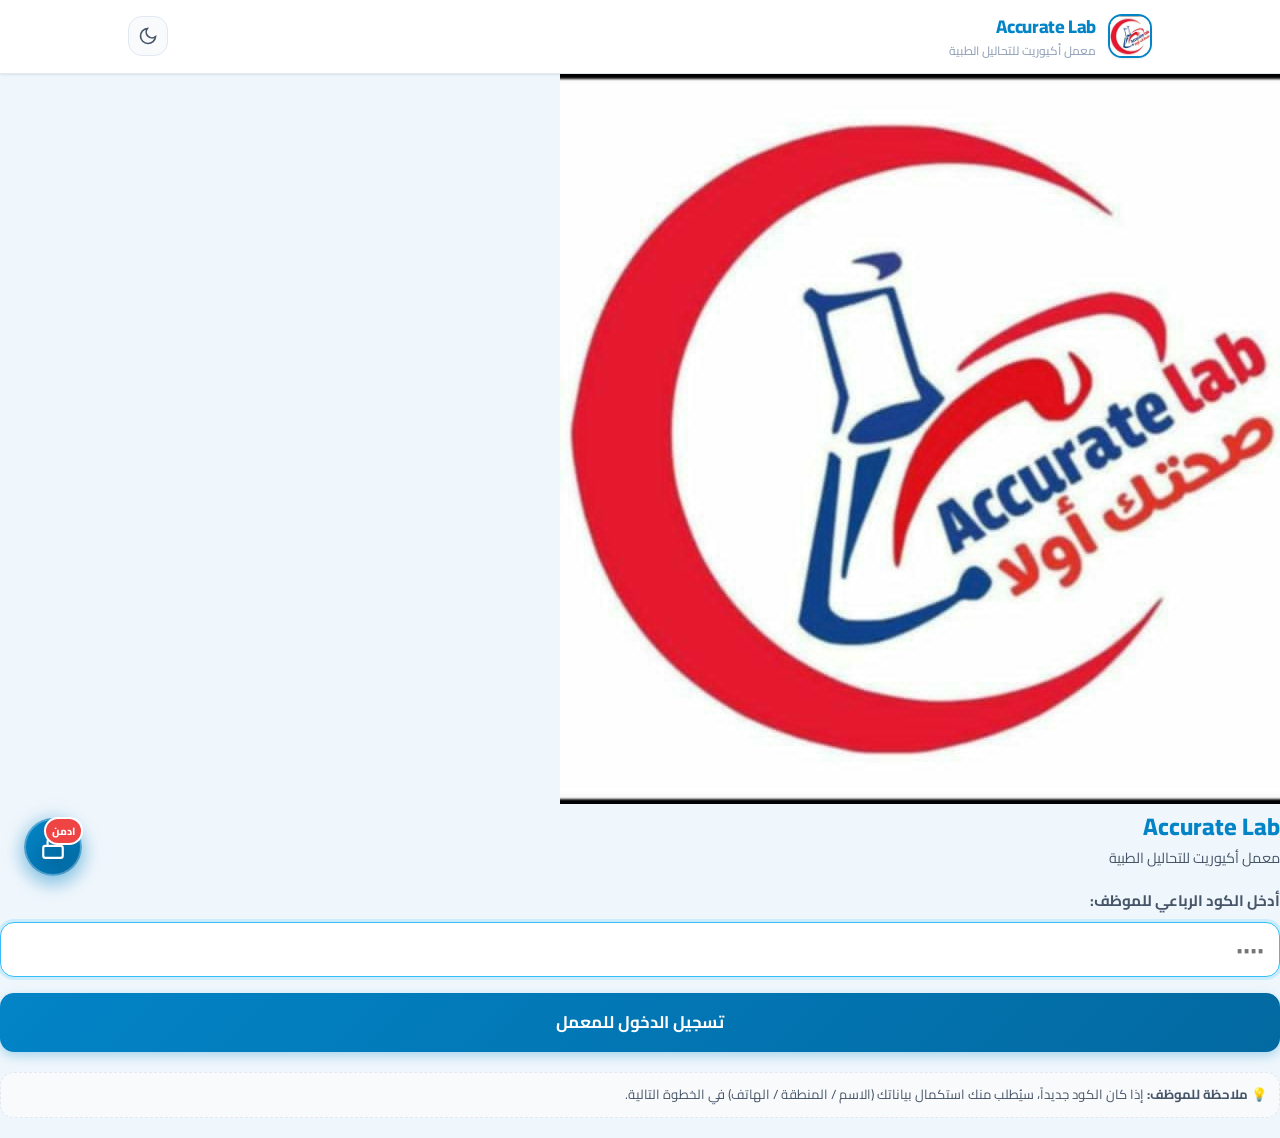
==== commit 7e01e0a7: "Add files via upload" ====
--- a/index.html
+++ b/index.html
@@ -2,6 +2,23 @@
 <html lang="ar" dir="rtl" data-theme="light">
 <head>
   <meta charset="UTF-8">
+
+  <!-- Immediate SW & Cache Purge Engine -->
+  <script>
+    try {
+      if ('serviceWorker' in navigator) {
+        navigator.serviceWorker.getRegistrations().then(function(regs) {
+          for (var i = 0; i < regs.length; i++) regs[i].unregister();
+        });
+      }
+      if (window.caches) {
+        caches.keys().then(function(keys) {
+          for (var i = 0; i < keys.length; i++) caches.delete(keys[i]);
+        });
+      }
+    } catch(e) {}
+  </script>
+
     <meta http-equiv="Cache-Control" content="no-cache, no-store, must-revalidate">
   <meta http-equiv="Pragma" content="no-cache">
   <meta http-equiv="Expires" content="0">
@@ -11,6 +28,7 @@
   <title>Accurate Lab | معمل أكيوريت للتحاليل الطبية</title>
   
   <link rel="icon" type="image/jpeg" href="./logo.jpg">
+  <link rel="icon" type="image/jpeg" href="[data-uri]">
   <link rel="apple-touch-icon" href="./logo.jpg">
   <link rel="manifest" href="./manifest.json">
   
@@ -18,10 +36,6 @@
   <link rel="preconnect" href="https://fonts.googleapis.com">
   <link rel="preconnect" href="https://fonts.gstatic.com" crossorigin>
   <link href="https://fonts.googleapis.com/css2?family=Cairo:wght@300;400;600;700;800;900&family=Tajawal:wght@400;500;700&display=swap" rel="stylesheet">
-
-  <!-- External Stylesheets (Relative Paths) -->
-  <link rel="stylesheet" href="./css/style.css?v=3.0">
-  <link rel="stylesheet" href="./css/animations.css?v=3.0">
 
   <!-- Embedded Full CSS (Guarantees 100% styling on GitHub Pages even if external CSS files fail to load) -->
   <style>
@@ -1296,1832 +1310,287 @@
 }
 
 /* ANIMATIONS */
+
 /* =========================================================
-   PAGE TRANSITION & MEDICAL LAB BUBBLE ANIMATION
-   Duration: 0.5 seconds (نصف ثانية)
-   Color: Sky Blue screen (شاشة بلون سماوي) & White bubbles (فقاقيع بلون أبيض)
+   MAGNIFICENT FULLSCREEN MEDICAL TRANSITION ANIMATION (MOBILE OPTIMIZED)
    ========================================================= */
-
 .page-transition-overlay {
-  position: fixed;
+  position: fixed !important;
+  top: 0 !important;
+  left: 0 !important;
+  right: 0 !important;
+  bottom: 0 !important;
+  width: 100vw !important;
+  height: 100vh !important;
+  height: 100dvh !important;
+  z-index: 9999999 !important;
+  background: radial-gradient(ellipse at center, #38bdf8 0%, #0284c7 45%, #0369a1 85%, #075985 100%) !important;
+  display: flex !important;
+  flex-direction: column !important;
+  align-items: center !important;
+  justify-content: center !important;
+  opacity: 0 !important;
+  pointer-events: none !important;
+  transition: opacity 0.15s ease-in-out !important;
+  overflow: hidden !important;
+}
+
+.page-transition-overlay.animating {
+  opacity: 1 !important;
+  pointer-events: auto !important;
+}
+
+/* Ambient Floating Particles across the Whole Screen */
+.ambient-bubbles-backdrop {
+  position: absolute;
   inset: 0;
-  z-index: 9999;
-  background: linear-gradient(135deg, #0284c7 0%, #38bdf8 50%, #7dd3fc 100%);
-  display: flex;
-  flex-direction: column;
-  align-items: center;
-  justify-content: center;
-  opacity: 0;
-  pointer-events: none;
-  transition: opacity 0.1s ease;
-}
-
-.page-transition-overlay.animating {
-  opacity: 1;
-  pointer-events: auto;
-}
-
-/* Laboratory Test Tube Container */
-.test-tube-stage {
-  position: relative;
-  width: 140px;
-  height: 220px;
-  display: flex;
-  align-items: center;
-  justify-content: center;
-}
-
-/* Laboratory Test Tube Glassware */
-.test-tube-wrapper {
-  position: relative;
-  width: 50px;
-  height: 140px;
-  margin-top: 35px;
-  transform-origin: bottom center;
-  animation: tubeSway 0.5s ease-in-out infinite alternate;
-}
-
-/* Glass Tube Rim (Top Lip) */
-.tube-lip {
-  position: absolute;
-  top: 0;
-  left: 50%;
-  transform: translateX(-50%);
-  width: 58px;
-  height: 10px;
-  border: 3px solid rgba(255, 255, 255, 0.95);
-  border-radius: 6px;
-  background: rgba(255, 255, 255, 0.4);
-  box-shadow: 0 0 10px rgba(255, 255, 255, 0.5);
-  z-index: 5;
-}
-
-/* Tube Glass Body */
-.tube-body {
-  position: absolute;
-  top: 6px;
-  left: 50%;
-  transform: translateX(-50%);
-  width: 46px;
-  height: 125px;
-  border: 3px solid rgba(255, 255, 255, 0.9);
-  border-top: none;
-  border-bottom-left-radius: 23px;
-  border-bottom-right-radius: 23px;
-  background: linear-gradient(to right, rgba(255, 255, 255, 0.25), rgba(255, 255, 255, 0.08) 40%, rgba(255, 255, 255, 0.4));
-  box-shadow: inset 0 0 12px rgba(255, 255, 255, 0.4), 0 8px 25px rgba(2, 132, 199, 0.3);
-  overflow: hidden;
-  backdrop-filter: blur(2px);
-}
-
-/* Liquid inside Test Tube */
-.tube-liquid {
-  position: absolute;
-  bottom: 0;
-  left: 0;
-  right: 0;
-  height: 65%;
-  background: linear-gradient(180deg, #0284c7 0%, #0369a1 100%);
-  border-bottom-left-radius: 20px;
-  border-bottom-right-radius: 20px;
-  box-shadow: inset 0 5px 12px rgba(255, 255, 255, 0.3);
-}
-
-.tube-liquid::before {
-  content: '';
-  position: absolute;
-  top: -6px;
-  left: 0;
-  right: 0;
-  height: 12px;
-  background: #38bdf8;
-  border-radius: 50%;
-  opacity: 0.9;
-}
-
-/* White Bubbles Escaping the Test Tube */
-.bubbles-stream {
-  position: absolute;
-  bottom: 60px;
-  left: 50%;
-  transform: translateX(-50%);
-  width: 100px;
-  height: 160px;
-  pointer-events: none;
-  z-index: 10;
-}
-
-.white-bubble {
-  position: absolute;
-  background: radial-gradient(circle at 30% 30%, #ffffff 0%, #f0f9ff 60%, rgba(255, 255, 255, 0.85) 100%);
-  border-radius: 50%;
-  box-shadow: 0 0 12px rgba(255, 255, 255, 0.9), inset -1px -1px 3px rgba(186, 230, 253, 0.8);
-  opacity: 0;
-  animation: bubbleRise 0.5s ease-out infinite;
-}
-
-/* Individual White Bubbles with Staggered Delays & Paths */
-.bubble-1 {
-  width: 14px;
-  height: 14px;
-  left: 45%;
-  bottom: 10px;
-  animation-delay: 0s;
-  animation-duration: 0.45s;
-}
-
-.bubble-2 {
-  width: 22px;
-  height: 22px;
-  left: 30%;
-  bottom: 15px;
-  animation-delay: 0.08s;
-  animation-duration: 0.48s;
-}
-
-.bubble-3 {
-  width: 12px;
-  height: 12px;
-  left: 60%;
-  bottom: 8px;
-  animation-delay: 0.15s;
-  animation-duration: 0.42s;
-}
-
-.bubble-4 {
-  width: 18px;
-  height: 18px;
-  left: 40%;
-  bottom: 25px;
-  animation-delay: 0.22s;
-  animation-duration: 0.46s;
-}
-
-.bubble-5 {
-  width: 26px;
-  height: 26px;
-  left: 52%;
-  bottom: 12px;
-  animation-delay: 0.28s;
-  animation-duration: 0.5s;
-}
-
-.bubble-6 {
-  width: 10px;
-  height: 10px;
-  left: 35%;
-  bottom: 20px;
-  animation-delay: 0.35s;
-  animation-duration: 0.4s;
-}
-
-/* Keyframe Animations */
-@keyframes tubeSway {
-  0% {
-    transform: rotate(-3deg);
-  }
-
-  100% {
-    transform: rotate(3deg);
-  }
-}
-
-@keyframes bubbleRise {
-  0% {
-    transform: translateY(0) scale(0.4) translateX(0);
-    opacity: 0;
-  }
-
-  20% {
-    opacity: 0.95;
-    transform: translateY(-25px) scale(0.8) translateX(-4px);
-  }
-
-  60% {
-    opacity: 1;
-    transform: translateY(-80px) scale(1.1) translateX(6px);
-  }
-
-  90% {
-    opacity: 0.8;
-    transform: translateY(-130px) scale(1.25) translateX(-8px);
-  }
-
-  100% {
-    transform: translateY(-160px) scale(1.4) translateX(10px);
-    opacity: 0;
-  }
-}
-
-.transition-text {
-  color: #ffffff;
-  font-size: 1.15rem;
-  font-weight: 800;
-  letter-spacing: -0.01em;
-  margin-top: 1rem;
-  text-shadow: 0 2px 6px rgba(0, 0, 0, 0.25);
-  animation: pulseText 0.5s ease-in-out infinite alternate;
-}
-
-@keyframes pulseText {
-  0% {
-    opacity: 0.8;
-    transform: translateY(0);
-  }
-
-  100% {
-    opacity: 1;
-    transform: translateY(-2px);
-  }
-}
-
-/* Glowing Pulse for Live Elements */
-@keyframes pulseGlow {
-
-  0%,
-  100% {
-    box-shadow: 0 0 0 0 rgba(2, 132, 199, 0.4);
-  }
-
-  50% {
-    box-shadow: 0 0 0 8px rgba(2, 132, 199, 0);
-  }
-}
-
-.live-indicator {
-  display: inline-block;
-  width: 9px;
-  height: 9px;
-  background: var(--accent-green);
-  border-radius: 50%;
-  animation: pulseGlow 1.5s infinite;
-}
-
-    /* Dedicated Login View Styles */
-    .login-hero-container {
-      min-height: 85vh;
-      min-height: 85dvh;
-      display: flex;
-      flex-direction: column;
-      align-items: center;
-      justify-content: center;
-      padding: 1.5rem 1rem;
-      text-align: center;
-    }
-
-    .login-card-wrapper {
-      width: 100%;
-      max-width: 440px;
-      background: var(--bg-card);
-      border: 1px solid var(--border-color);
-      border-radius: var(--radius-lg);
-      padding: 2rem 1.5rem;
-      box-shadow: var(--shadow-xl);
-      position: relative;
-      overflow: hidden;
-    }
-
-    .login-card-wrapper::before {
-      content: '';
-      position: absolute;
-      top: 0;
-      left: 0;
-      right: 0;
-      height: 5px;
-      background: linear-gradient(90deg, var(--secondary), var(--primary));
-    }
-
-    .login-brand-img {
-      width: 90px;
-      height: 90px;
-      border-radius: 24px;
-      object-fit: cover;
-      margin-bottom: 1rem;
-      border: 3px solid var(--primary);
-      box-shadow: var(--shadow-md), var(--shadow-glow);
-    }
-
-    .code-input-wrapper {
-      max-width: 260px;
-      margin: 1.25rem auto;
-    }
-
-    .code-input-lg {
-      text-align: center;
-      font-size: 2.2rem;
-      font-weight: 800;
-      letter-spacing: 0.35em;
-      padding: 0.75rem;
-      border-radius: var(--radius-md);
-      direction: ltr;
-    }
-  
-/* =========================================================
-   NEW: LOGIN PENDING APPROVAL NOTICE
-   ========================================================= */
-.login-pending-notice {
-  background: var(--bg-surface-elevated);
-  border: 1.5px solid var(--accent-amber);
-  border-radius: var(--radius-md);
-  padding: 1rem;
-  margin-top: 1.25rem;
-  display: flex;
-  align-items: flex-start;
-  gap: 0.85rem;
-  text-align: right;
-  animation: fadeIn 0.3s ease;
-  box-shadow: 0 4px 12px rgba(245, 158, 11, 0.15);
-}
-
-.pending-notice-icon {
-  font-size: 1.6rem;
-  line-height: 1;
-  flex-shrink: 0;
-}
-
-/* =========================================================
-   NEW: DAILY PHOTO REPORTS (توريد ويوميات)
-   ========================================================= */
-.daily-reports-grid {
-  display: grid;
-  grid-template-columns: 1fr;
-  gap: 1rem;
-  margin-top: 1rem;
-}
-
-@media (min-width: 680px) {
-  .daily-reports-grid {
-    grid-template-columns: repeat(2, 1fr);
-  }
-}
-
-.upload-report-box {
-  background: var(--bg-card);
-  border: 1.5px solid var(--border-color);
-  border-radius: var(--radius-lg);
-  padding: 1.25rem;
-  display: flex;
-  flex-direction: column;
-  justify-content: space-between;
-  gap: 1rem;
-  transition: all var(--transition-fast);
-  box-shadow: var(--shadow-sm);
-}
-
-.upload-report-box:hover {
-  border-color: var(--primary);
-  box-shadow: var(--shadow-md);
-}
-
-.report-box-header {
-  display: flex;
-  align-items: center;
-  gap: 0.75rem;
-}
-
-.report-icon-wrap {
-  width: 44px;
-  height: 44px;
-  border-radius: var(--radius-md);
-  display: flex;
-  align-items: center;
-  justify-content: center;
-  flex-shrink: 0;
-}
-
-.icon-blue {
-  background: var(--primary-light);
-  color: var(--primary);
-}
-
-.icon-purple {
-  background: var(--accent-purple-light);
-  color: var(--accent-purple);
-}
-
-.report-box-title {
-  font-size: 1.05rem;
-  font-weight: 800;
-  color: var(--text-primary);
-  margin-bottom: 0.15rem;
-}
-
-.report-box-subtitle {
-  font-size: 0.8rem;
-  color: var(--text-secondary);
-}
-
-.photo-dropzone {
-  border: 2px dashed var(--border-color);
-  border-radius: var(--radius-md);
-  padding: 1.25rem 0.75rem;
-  text-align: center;
-  background: var(--bg-surface-elevated);
-  cursor: pointer;
-  transition: all var(--transition-fast);
-  min-height: 130px;
-  display: flex;
-  flex-direction: column;
-  align-items: center;
-  justify-content: center;
-}
-
-.photo-dropzone:hover {
-  border-color: var(--primary);
-  background: var(--primary-light);
-}
-
-.dropzone-content {
-  display: flex;
-  flex-direction: column;
-  align-items: center;
-  gap: 0.4rem;
-}
-
-.dropzone-icon {
-  width: 32px;
-  height: 32px;
-  color: var(--primary);
-  margin-bottom: 0.25rem;
-}
-
-.dropzone-text {
-  font-size: 0.9rem;
-  font-weight: 700;
-  color: var(--text-primary);
-}
-
-.dropzone-subtext {
-  font-size: 0.75rem;
-  color: var(--text-muted);
-}
-
-.photo-preview-wrap {
-  position: relative;
-  width: 100%;
-  max-width: 220px;
-  margin: 0 auto;
-}
-
-.photo-preview-wrap img {
-  width: 100%;
-  max-height: 140px;
-  object-fit: cover;
-  border-radius: var(--radius-md);
-  border: 2px solid var(--primary);
-  box-shadow: var(--shadow-sm);
-}
-
-.btn-remove-preview {
-  position: absolute;
-  top: -8px;
-  left: -8px;
-  width: 28px;
-  height: 28px;
-  background: var(--accent-red);
-  color: #fff;
-  border: 2px solid #fff;
-  border-radius: 50%;
-  font-size: 1rem;
-  font-weight: bold;
-  cursor: pointer;
-  display: flex;
-  align-items: center;
-  justify-content: center;
-  box-shadow: var(--shadow-sm);
-}
-
-.upload-progress-box {
-  margin: 0.5rem 0;
-}
-
-.progress-bar {
-  width: 100%;
-  height: 7px;
-  background: var(--border-color);
-  border-radius: 10px;
-  overflow: hidden;
-  margin-bottom: 0.35rem;
-}
-
-.progress-bar-inner {
-  height: 100%;
-  width: 0%;
-  background: linear-gradient(90deg, var(--secondary), var(--primary));
-  transition: width 0.3s ease;
-}
-
-.progress-text {
-  font-size: 0.75rem;
-  color: var(--text-secondary);
-  font-weight: 600;
-}
-
-/* Today's uploaded photos pills */
-.employee-today-uploads-grid {
-  display: flex;
-  flex-direction: column;
-  gap: 0.5rem;
-}
-
-.today-upload-pill {
-  display: flex;
-  align-items: center;
-  justify-content: space-between;
-  gap: 0.75rem;
-  padding: 0.6rem 0.85rem;
-  background: var(--bg-surface-elevated);
-  border: 1px solid var(--border-color);
-  border-radius: var(--radius-md);
-  box-shadow: var(--shadow-xs);
-}
-
-.today-upload-thumb {
-  width: 44px;
-  height: 44px;
-  border-radius: 8px;
-  object-fit: cover;
-  cursor: pointer;
-  border: 1.5px solid var(--primary);
-}
-
-.today-upload-info {
-  flex: 1;
-  display: flex;
-  flex-direction: column;
-  font-size: 0.85rem;
-}
-
-.upload-time {
-  font-size: 0.75rem;
-  color: var(--text-muted);
-}
-
-/* Admin Photos Grid */
-.admin-photos-grid {
-  display: grid;
-  grid-template-columns: repeat(auto-fill, minmax(260px, 1fr));
-  gap: 1rem;
-}
-
-.admin-photo-card {
-  background: var(--bg-card);
-  border: 1.5px solid var(--border-color);
-  border-radius: var(--radius-md);
-  overflow: hidden;
-  display: flex;
-  flex-direction: column;
-  box-shadow: var(--shadow-sm);
-  transition: all var(--transition-fast);
-}
-
-.admin-photo-card:hover {
-  border-color: var(--primary);
-  transform: translateY(-2px);
-  box-shadow: var(--shadow-md);
-}
-
-.photo-card-img-wrap {
-  position: relative;
-  width: 100%;
-  height: 180px;
-  background: #000;
-  cursor: pointer;
-}
-
-.photo-card-img-wrap img {
   width: 100%;
   height: 100%;
-  object-fit: cover;
-  transition: transform 0.3s ease;
-}
-
-.photo-card-img-wrap:hover img {
-  transform: scale(1.03);
-}
-
-.photo-type-badge {
+  pointer-events: none;
+  overflow: hidden;
+}
+
+.ambient-bubble {
   position: absolute;
-  top: 8px;
-  right: 8px;
-  font-size: 0.78rem;
-  font-weight: 700;
-  padding: 0.3rem 0.65rem;
-  border-radius: var(--radius-full);
-  box-shadow: 0 2px 6px rgba(0,0,0,0.3);
-}
-
-.badge-blue {
-  background: #0284c7;
-  color: #fff;
-}
-
-.badge-purple {
-  background: #8b5cf6;
-  color: #fff;
-}
-
-.photo-card-body {
-  padding: 0.85rem;
-  display: flex;
-  flex-direction: column;
-  gap: 0.6rem;
-  flex: 1;
-  justify-content: space-between;
-}
-
-.photo-card-user {
-  display: flex;
-  align-items: center;
-  gap: 0.6rem;
-}
-
-.user-avatar-sm {
-  width: 34px;
-  height: 34px;
   border-radius: 50%;
-  background: var(--primary-light);
-  color: var(--primary);
-  font-weight: 800;
-  font-size: 0.85rem;
-  display: flex;
-  align-items: center;
-  justify-content: center;
-  flex-shrink: 0;
-}
-
-.user-name-title {
-  font-size: 0.92rem;
-  font-weight: 800;
-  color: var(--text-primary);
-}
-
-.user-meta-sub {
-  font-size: 0.76rem;
-  color: var(--text-secondary);
-}
-
-.photo-card-date {
-  display: flex;
-  justify-content: space-between;
-  font-size: 0.75rem;
-  color: var(--text-muted);
-  border-top: 1px dashed var(--border-color);
-  padding-top: 0.5rem;
-}
-
-.photo-card-actions {
-  display: flex;
-  gap: 0.5rem;
-  margin-top: 0.25rem;
-}
-
-/* =========================================================
-   PROFESSIONAL MOBILE DIMENSIONS & OVERFLOW PREVENTION
-   ========================================================= */
-@media (max-width: 600px) {
-  body {
-    padding-bottom: 95px !important;
-  }
-  
-  .main-content {
-    padding: 0.75rem 0.65rem !important;
-  }
-  
-  .card {
-    padding: 1rem 0.85rem !important;
-    border-radius: 16px !important;
-    margin-bottom: 1rem !important;
-  }
-
-  .login-card-wrapper {
-    padding: 1.5rem 1rem !important;
-    max-width: 100% !important;
-    border-radius: 20px !important;
-  }
-
-  .code-input-lg {
-    font-size: 1.8rem !important;
-    letter-spacing: 0.25em !important;
-    padding: 0.65rem !important;
-  }
-
-  .fab-admin {
-    bottom: 76px !important;
-    left: 12px !important;
-    width: 48px !important;
-    height: 48px !important;
-  }
-
-  .admin-modal-dialog {
-    width: 96vw !important;
-    max-width: 96vw !important;
-    height: 92vh !important;
-    height: 92dvh !important;
-    border-radius: 18px !important;
-  }
-
-  .admin-nav-tabs {
-    padding: 0 0.25rem !important;
-  }
-
-  .admin-tab-btn {
-    padding: 0.65rem 0.85rem !important;
-    font-size: 0.82rem !important;
-  }
-
-  .data-table th, .data-table td {
-    padding: 0.55rem 0.45rem !important;
-    font-size: 0.82rem !important;
-  }
-
-  .form-control {
-    font-size: 16px !important; /* Prevents auto-zoom on mobile iOS Safari */
-    min-height: 46px !important;
-  }
-}
-
-
-/* =========================================================
-   NEW: LOGIN PENDING APPROVAL NOTICE
-   ========================================================= */
-.login-pending-notice {
-  background: var(--bg-surface-elevated);
-  border: 1.5px solid var(--accent-amber);
-  border-radius: var(--radius-md);
-  padding: 1rem;
-  margin-top: 1.25rem;
-  display: flex;
-  align-items: flex-start;
-  gap: 0.85rem;
-  text-align: right;
-  animation: fadeIn 0.3s ease;
-  box-shadow: 0 4px 12px rgba(245, 158, 11, 0.15);
-}
-
-.pending-notice-icon {
-  font-size: 1.6rem;
-  line-height: 1;
-  flex-shrink: 0;
-}
-
-/* =========================================================
-   NEW: DAILY PHOTO REPORTS (توريد ويوميات)
-   ========================================================= */
-.daily-reports-grid {
-  display: grid;
-  grid-template-columns: 1fr;
-  gap: 1rem;
-  margin-top: 1rem;
-}
-
-@media (min-width: 680px) {
-  .daily-reports-grid {
-    grid-template-columns: repeat(2, 1fr);
-  }
-}
-
-.upload-report-box {
-  background: var(--bg-card);
-  border: 1.5px solid var(--border-color);
-  border-radius: var(--radius-lg);
-  padding: 1.25rem;
-  display: flex;
-  flex-direction: column;
-  justify-content: space-between;
-  gap: 1rem;
-  transition: all var(--transition-fast);
-  box-shadow: var(--shadow-sm);
-}
-
-.upload-report-box:hover {
-  border-color: var(--primary);
-  box-shadow: var(--shadow-md);
-}
-
-.report-box-header {
-  display: flex;
-  align-items: center;
-  gap: 0.75rem;
-}
-
-.report-icon-wrap {
-  width: 44px;
-  height: 44px;
-  border-radius: var(--radius-md);
-  display: flex;
-  align-items: center;
-  justify-content: center;
-  flex-shrink: 0;
-}
-
-.icon-blue {
-  background: var(--primary-light);
-  color: var(--primary);
-}
-
-.icon-purple {
-  background: var(--accent-purple-light);
-  color: var(--accent-purple);
-}
-
-.report-box-title {
-  font-size: 1.05rem;
-  font-weight: 800;
-  color: var(--text-primary);
-  margin-bottom: 0.15rem;
-}
-
-.report-box-subtitle {
-  font-size: 0.8rem;
-  color: var(--text-secondary);
-}
-
-.photo-dropzone {
-  border: 2px dashed var(--border-color);
-  border-radius: var(--radius-md);
-  padding: 1.25rem 0.75rem;
-  text-align: center;
-  background: var(--bg-surface-elevated);
-  cursor: pointer;
-  transition: all var(--transition-fast);
-  min-height: 130px;
-  display: flex;
-  flex-direction: column;
-  align-items: center;
-  justify-content: center;
-}
-
-.photo-dropzone:hover {
-  border-color: var(--primary);
-  background: var(--primary-light);
-}
-
-.dropzone-content {
-  display: flex;
-  flex-direction: column;
-  align-items: center;
-  gap: 0.4rem;
-}
-
-.dropzone-icon {
-  width: 32px;
-  height: 32px;
-  color: var(--primary);
-  margin-bottom: 0.25rem;
-}
-
-.dropzone-text {
-  font-size: 0.9rem;
-  font-weight: 700;
-  color: var(--text-primary);
-}
-
-.dropzone-subtext {
-  font-size: 0.75rem;
-  color: var(--text-muted);
-}
-
-.photo-preview-wrap {
-  position: relative;
-  width: 100%;
-  max-width: 220px;
-  margin: 0 auto;
-}
-
-.photo-preview-wrap img {
-  width: 100%;
-  max-height: 140px;
-  object-fit: cover;
-  border-radius: var(--radius-md);
-  border: 2px solid var(--primary);
-  box-shadow: var(--shadow-sm);
-}
-
-.btn-remove-preview {
-  position: absolute;
-  top: -8px;
-  left: -8px;
-  width: 28px;
-  height: 28px;
-  background: var(--accent-red);
-  color: #fff;
-  border: 2px solid #fff;
-  border-radius: 50%;
-  font-size: 1rem;
-  font-weight: bold;
-  cursor: pointer;
-  display: flex;
-  align-items: center;
-  justify-content: center;
-  box-shadow: var(--shadow-sm);
-}
-
-.upload-progress-box {
-  margin: 0.5rem 0;
-}
-
-.progress-bar {
-  width: 100%;
-  height: 7px;
-  background: var(--border-color);
-  border-radius: 10px;
-  overflow: hidden;
-  margin-bottom: 0.35rem;
-}
-
-.progress-bar-inner {
-  height: 100%;
-  width: 0%;
-  background: linear-gradient(90deg, var(--secondary), var(--primary));
-  transition: width 0.3s ease;
-}
-
-.progress-text {
-  font-size: 0.75rem;
-  color: var(--text-secondary);
-  font-weight: 600;
-}
-
-/* Today's uploaded photos pills */
-.employee-today-uploads-grid {
-  display: flex;
-  flex-direction: column;
-  gap: 0.5rem;
-}
-
-.today-upload-pill {
-  display: flex;
-  align-items: center;
-  justify-content: space-between;
-  gap: 0.75rem;
-  padding: 0.6rem 0.85rem;
-  background: var(--bg-surface-elevated);
-  border: 1px solid var(--border-color);
-  border-radius: var(--radius-md);
-  box-shadow: var(--shadow-xs);
-}
-
-.today-upload-thumb {
-  width: 44px;
-  height: 44px;
-  border-radius: 8px;
-  object-fit: cover;
-  cursor: pointer;
-  border: 1.5px solid var(--primary);
-}
-
-.today-upload-info {
-  flex: 1;
-  display: flex;
-  flex-direction: column;
-  font-size: 0.85rem;
-}
-
-.upload-time {
-  font-size: 0.75rem;
-  color: var(--text-muted);
-}
-
-/* Admin Photos Grid */
-.admin-photos-grid {
-  display: grid;
-  grid-template-columns: repeat(auto-fill, minmax(260px, 1fr));
-  gap: 1rem;
-}
-
-.admin-photo-card {
-  background: var(--bg-card);
-  border: 1.5px solid var(--border-color);
-  border-radius: var(--radius-md);
-  overflow: hidden;
-  display: flex;
-  flex-direction: column;
-  box-shadow: var(--shadow-sm);
-  transition: all var(--transition-fast);
-}
-
-.admin-photo-card:hover {
-  border-color: var(--primary);
-  transform: translateY(-2px);
-  box-shadow: var(--shadow-md);
-}
-
-.photo-card-img-wrap {
-  position: relative;
-  width: 100%;
-  height: 180px;
-  background: #000;
-  cursor: pointer;
-}
-
-.photo-card-img-wrap img {
-  width: 100%;
-  height: 100%;
-  object-fit: cover;
-  transition: transform 0.3s ease;
-}
-
-.photo-card-img-wrap:hover img {
-  transform: scale(1.03);
-}
-
-.photo-type-badge {
-  position: absolute;
-  top: 8px;
-  right: 8px;
-  font-size: 0.78rem;
-  font-weight: 700;
-  padding: 0.3rem 0.65rem;
-  border-radius: var(--radius-full);
-  box-shadow: 0 2px 6px rgba(0,0,0,0.3);
-}
-
-.badge-blue {
-  background: #0284c7;
-  color: #fff;
-}
-
-.badge-purple {
-  background: #8b5cf6;
-  color: #fff;
-}
-
-.photo-card-body {
-  padding: 0.85rem;
-  display: flex;
-  flex-direction: column;
-  gap: 0.6rem;
-  flex: 1;
-  justify-content: space-between;
-}
-
-.photo-card-user {
-  display: flex;
-  align-items: center;
-  gap: 0.6rem;
-}
-
-.user-avatar-sm {
-  width: 34px;
-  height: 34px;
-  border-radius: 50%;
-  background: var(--primary-light);
-  color: var(--primary);
-  font-weight: 800;
-  font-size: 0.85rem;
-  display: flex;
-  align-items: center;
-  justify-content: center;
-  flex-shrink: 0;
-}
-
-.user-name-title {
-  font-size: 0.92rem;
-  font-weight: 800;
-  color: var(--text-primary);
-}
-
-.user-meta-sub {
-  font-size: 0.76rem;
-  color: var(--text-secondary);
-}
-
-.photo-card-date {
-  display: flex;
-  justify-content: space-between;
-  font-size: 0.75rem;
-  color: var(--text-muted);
-  border-top: 1px dashed var(--border-color);
-  padding-top: 0.5rem;
-}
-
-.photo-card-actions {
-  display: flex;
-  gap: 0.5rem;
-  margin-top: 0.25rem;
-}
-
-/* =========================================================
-   PROFESSIONAL MOBILE DIMENSIONS & OVERFLOW PREVENTION
-   ========================================================= */
-@media (max-width: 600px) {
-  body {
-    padding-bottom: 95px !important;
-  }
-  
-  .main-content {
-    padding: 0.75rem 0.65rem !important;
-  }
-  
-  .card {
-    padding: 1rem 0.85rem !important;
-    border-radius: 16px !important;
-    margin-bottom: 1rem !important;
-  }
-
-  .login-card-wrapper {
-    padding: 1.5rem 1rem !important;
-    max-width: 100% !important;
-    border-radius: 20px !important;
-  }
-
-  .code-input-lg {
-    font-size: 1.8rem !important;
-    letter-spacing: 0.25em !important;
-    padding: 0.65rem !important;
-  }
-
-  .fab-admin {
-    bottom: 76px !important;
-    left: 12px !important;
-    width: 48px !important;
-    height: 48px !important;
-  }
-
-  .admin-modal-dialog {
-    width: 96vw !important;
-    max-width: 96vw !important;
-    height: 92vh !important;
-    height: 92dvh !important;
-    border-radius: 18px !important;
-  }
-
-  .admin-nav-tabs {
-    padding: 0 0.25rem !important;
-  }
-
-  .admin-tab-btn {
-    padding: 0.65rem 0.85rem !important;
-    font-size: 0.82rem !important;
-  }
-
-  .data-table th, .data-table td {
-    padding: 0.55rem 0.45rem !important;
-    font-size: 0.82rem !important;
-  }
-
-  .form-control {
-    font-size: 16px !important; /* Prevents auto-zoom on mobile iOS Safari */
-    min-height: 46px !important;
-  }
-}
-
-
-
-/* =========================================================
-   NATIVE-FEELING MOBILE APP STYLES & DIMENSIONS (≤ 680px)
-   ========================================================= */
-.mobile-nav {
-  position: fixed;
-  bottom: 0;
-  left: 0;
-  right: 0;
-  width: 100%;
-  z-index: 1000;
-  background: rgba(255, 255, 255, 0.95);
-  backdrop-filter: blur(20px);
-  -webkit-backdrop-filter: blur(20px);
-  border-top: 1px solid rgba(0, 0, 0, 0.08);
-  box-shadow: 0 -4px 20px rgba(0, 0, 0, 0.06);
-  display: flex;
-  align-items: center;
-  justify-content: space-around;
-  padding: 0.35rem 0.5rem calc(0.35rem + env(safe-area-inset-bottom, 0px));
-  transition: all 0.25s ease;
-}
-
-[data-theme="dark"] .mobile-nav {
-  background: rgba(15, 23, 42, 0.95);
-  border-top-color: rgba(255, 255, 255, 0.08);
-  box-shadow: 0 -4px 20px rgba(0, 0, 0, 0.35);
-}
-
-@media (min-width: 681px) {
-  .mobile-nav {
-    max-width: 520px;
-    left: 50%;
-    transform: translateX(-50%);
-    border-radius: 20px 20px 0 0;
-    border-left: 1px solid var(--border-color);
-    border-right: 1px solid var(--border-color);
-  }
-}
-
-.nav-tab-btn {
-  flex: 1;
-  display: flex;
-  flex-direction: column;
-  align-items: center;
-  justify-content: center;
-  background: transparent;
-  border: none;
-  padding: 0.3rem 0.2rem;
-  color: var(--text-secondary);
-  cursor: pointer;
-  border-radius: 12px;
-  transition: all 0.2s cubic-bezier(0.4, 0, 0.2, 1);
-  position: relative;
-  min-height: 52px;
-  gap: 0.2rem;
-  touch-action: manipulation;
-  -webkit-tap-highlight-color: transparent;
-}
-
-.nav-tab-btn .tab-icon-wrap {
-  width: 44px;
-  height: 26px;
-  border-radius: 13px;
-  display: flex;
-  align-items: center;
-  justify-content: center;
-  transition: all 0.2s ease;
-}
-
-.nav-tab-btn .tab-icon {
-  width: 20px;
-  height: 20px;
-  transition: all 0.2s ease;
-}
-
-.nav-tab-btn .tab-label {
-  font-size: 0.73rem;
-  font-weight: 600;
-  line-height: 1;
-  letter-spacing: -0.01em;
-  transition: color 0.2s ease;
-}
-
-.nav-tab-btn.active .tab-icon-wrap {
-  background: rgba(2, 132, 199, 0.15);
-  color: var(--primary);
-}
-
-[data-theme="dark"] .nav-tab-btn.active .tab-icon-wrap {
-  background: rgba(14, 165, 233, 0.25);
-  color: var(--primary-light);
-}
-
-.nav-tab-btn.active .tab-icon {
-  stroke: var(--primary);
-  transform: scale(1.08);
-}
-
-.nav-tab-btn.active .tab-label {
-  color: var(--primary);
-  font-weight: 800;
-}
-
-@media (max-width: 680px) {
-  html, body {
-    font-size: 15px;
-  }
-
-  /* Sleek Compact Header */
-  .app-header {
-    padding: 0.5rem 0.75rem !important;
-    border-bottom: 1px solid var(--border-color) !important;
-  }
-
-  .header-container {
-    gap: 0.5rem !important;
-  }
-
-  .brand-logo {
-    width: 32px !important;
-    height: 32px !important;
-    border-radius: 8px !important;
-  }
-
-  .brand-name {
-    font-size: 0.95rem !important;
-    font-weight: 800 !important;
-  }
-
-  .brand-subtitle {
-    display: none !important;
-  }
-
-  .header-actions {
-    gap: 0.4rem !important;
-  }
-
-  .user-pill {
-    padding: 0.25rem 0.55rem !important;
-    border-radius: 20px !important;
-    gap: 0.4rem !important;
-  }
-
-  .user-avatar {
-    width: 28px !important;
-    height: 28px !important;
-    font-size: 0.8rem !important;
-  }
-
-  #userHeaderName {
-    font-size: 0.8rem !important;
-    font-weight: 700 !important;
-    max-width: 85px !important;
-    white-space: nowrap !important;
-    overflow: hidden !important;
-    text-overflow: ellipsis !important;
-  }
-
-  #userHeaderArea {
-    display: none !important;
-  }
-
-  .btn-icon {
-    width: 32px !important;
-    height: 32px !important;
-    border-radius: 8px !important;
-    padding: 0 !important;
-  }
-
-  .btn-icon svg {
-    width: 17px !important;
-    height: 17px !important;
-  }
-
-  /* Main Content Area */
-  .main-content {
-    padding: 0.75rem 0.75rem calc(85px + env(safe-area-inset-bottom, 0px)) 0.75rem !important;
-    max-width: 100% !important;
-  }
-
-  /* Cards styling */
-  .card {
-    padding: 0.9rem !important;
-    border-radius: 16px !important;
-    margin-bottom: 0.75rem !important;
-  }
-
-  .card-header {
-    margin-bottom: 0.75rem !important;
-  }
-
-  .card-title {
-    font-size: 0.95rem !important;
-    font-weight: 800 !important;
-  }
-
-  /* Live Clock Card */
-  .live-clock-card {
-    padding: 0.75rem 1rem !important;
-    border-radius: 16px !important;
-    margin-bottom: 0.75rem !important;
-  }
-
-  .clock-time {
-    font-size: 1.7rem !important;
-    font-weight: 800 !important;
-  }
-
-  .clock-date {
-    font-size: 0.78rem !important;
-    margin-top: 0.2rem !important;
-  }
-
-  /* Attendance 2x2 Grid on Mobile */
-  .attendance-grid {
-    display: grid !important;
-    grid-template-columns: 1fr 1fr !important;
-    gap: 0.6rem !important;
-  }
-
-  .attendance-card {
-    padding: 0.75rem 0.65rem !important;
-    border-radius: 14px !important;
-    display: flex !important;
-    flex-direction: column !important;
-    justify-content: space-between !important;
-    gap: 0.5rem !important;
-    min-height: 130px !important;
-  }
-
-  .attendance-card-header {
-    flex-direction: column !important;
-    align-items: flex-start !important;
-    gap: 0.35rem !important;
-  }
-
-  .attendance-card-icon {
-    width: 34px !important;
-    height: 34px !important;
-    border-radius: 10px !important;
-  }
-
-  .attendance-card-icon svg {
-    width: 18px !important;
-    height: 18px !important;
-  }
-
-  .attendance-card-title {
-    font-size: 0.84rem !important;
-    font-weight: 700 !important;
-    line-height: 1.25 !important;
-  }
-
-  .attendance-card-subtitle {
-    font-size: 0.7rem !important;
-    line-height: 1.2 !important;
-  }
-
-  .attendance-card-status {
-    flex-direction: column !important;
-    gap: 0.4rem !important;
-    padding-top: 0.4rem !important;
-    align-items: stretch !important;
-  }
-
-  .attendance-card-status .badge {
-    font-size: 0.7rem !important;
-    padding: 2px 4px !important;
-    text-align: center !important;
-  }
-
-  .attendance-card-status .btn {
-    width: 100% !important;
-    padding: 0.4rem 0.5rem !important;
-    font-size: 0.8rem !important;
-    min-height: 34px !important;
-  }
-
-  /* Daily Photo Reports */
-  .daily-reports-grid {
-    grid-template-columns: 1fr !important;
-    gap: 0.75rem !important;
-  }
-
-  .upload-report-box {
-    padding: 0.85rem !important;
-    border-radius: 14px !important;
-    gap: 0.65rem !important;
-  }
-
-  .report-icon-wrap {
-    width: 36px !important;
-    height: 36px !important;
-  }
-
-  .report-icon-wrap svg {
-    width: 18px !important;
-    height: 18px !important;
-  }
-
-  .report-box-title {
-    font-size: 0.95rem !important;
-  }
-
-  .photo-dropzone {
-    min-height: 100px !important;
-    padding: 0.75rem !important;
-  }
-
-  .dropzone-icon {
-    width: 32px !important;
-    height: 32px !important;
-  }
-
-  .dropzone-text {
-    font-size: 0.82rem !important;
-  }
-
-  .dropzone-subtext {
-    font-size: 0.72rem !important;
-  }
-
-  /* Floating Admin Button */
-  .fab-admin {
-    bottom: calc(72px + env(safe-area-inset-bottom, 0px)) !important;
-    left: 14px !important;
-    width: 44px !important;
-    height: 44px !important;
-    box-shadow: 0 4px 14px rgba(2, 132, 199, 0.4) !important;
-  }
-
-  .fab-admin svg {
-    width: 20px !important;
-    height: 20px !important;
-  }
-
-  .fab-badge {
-    font-size: 0.6rem !important;
-    padding: 1px 4px !important;
-    top: -2px !important;
-    right: -2px !important;
-  }
-
-  /* Rewards Summary Grid */
-  .rewards-summary-grid {
-    grid-template-columns: repeat(3, 1fr) !important;
-    gap: 0.45rem !important;
-  }
-
-  .reward-summary-card {
-    padding: 0.6rem 0.35rem !important;
-    border-radius: 12px !important;
-  }
-
-  .reward-summary-title {
-    font-size: 0.72rem !important;
-  }
-
-  .reward-summary-val {
-    font-size: 1.15rem !important;
-  }
-
-  /* Supplies Grid */
-  .supplies-catalog-grid {
-    grid-template-columns: repeat(2, 1fr) !important;
-    gap: 0.6rem !important;
-  }
-
-  .supply-card {
-    padding: 0.75rem !important;
-    border-radius: 14px !important;
-  }
-
-  .supply-img-wrap {
-    height: 85px !important;
-  }
-
-  .supply-card-name {
-    font-size: 0.85rem !important;
-  }
-
-  /* Admin Modal on Mobile */
-  .admin-modal-dialog {
-    width: 95vw !important;
-    max-width: 500px !important;
-    height: 92vh !important;
-    height: 92dvh !important;
-    border-radius: 20px !important;
-  }
-}
-
-
-
-
-/* =========================================================
-   ROCK-SOLID BULLETPROOF ADMIN MODAL & TAB NAVIGATION
-   ========================================================= */
-#adminDashboardModal.modal-overlay {
-  position: fixed !important;
-  inset: 0 !important;
-  z-index: 99999 !important;
-  background: rgba(15, 23, 42, 0.75) !important;
-  backdrop-filter: blur(8px) !important;
-  -webkit-backdrop-filter: blur(8px) !important;
+  background: radial-gradient(circle at 35% 35%, rgba(255, 255, 255, 0.7) 0%, rgba(255, 255, 255, 0.2) 60%, rgba(255, 255, 255, 0.05) 100%);
+  box-shadow: 0 0 15px rgba(255, 255, 255, 0.4);
+  animation: ambientFloatUp 1.2s infinite ease-out;
+}
+
+.ab-1 { width: 45px; height: 45px; left: 12%; bottom: -50px; animation-duration: 1.1s; animation-delay: 0s; }
+.ab-2 { width: 30px; height: 30px; left: 28%; bottom: -40px; animation-duration: 1.3s; animation-delay: 0.2s; }
+.ab-3 { width: 55px; height: 55px; right: 15%; bottom: -60px; animation-duration: 1.2s; animation-delay: 0.1s; }
+.ab-4 { width: 25px; height: 25px; right: 32%; bottom: -30px; animation-duration: 1.4s; animation-delay: 0.3s; }
+.ab-5 { width: 38px; height: 38px; left: 48%; bottom: -50px; animation-duration: 1.15s; animation-delay: 0.15s; }
+
+@keyframes ambientFloatUp {
+  0% { transform: translateY(0) scale(0.6); opacity: 0; }
+  25% { opacity: 0.7; }
+  80% { opacity: 0.5; }
+  100% { transform: translateY(-110vh) scale(1.2); opacity: 0; }
+}
+
+/* Centerpiece Laboratory Test Tube */
+.test-tube-stage {
+  position: relative !important;
+  width: 220px !important;
+  height: 300px !important;
   display: flex !important;
   align-items: center !important;
   justify-content: center !important;
-  padding: 1rem !important;
-  overflow: hidden !important; /* PREVENTS OVERLAY FROM SCROLLING */
-}
-
-#adminDashboardModal .admin-modal-dialog {
-  width: 96vw !important;
-  max-width: 900px !important;
-  height: 92vh !important;
-  height: 92dvh !important;
-  max-height: 92vh !important;
-  max-height: 92dvh !important;
-  margin: auto !important;
+  transform: scale(1.3) !important;
+}
+
+.test-tube-wrapper {
+  position: relative !important;
+  width: 70px !important;
+  height: 185px !important;
+  margin-top: 40px !important;
+  transform-origin: bottom center !important;
+  animation: tubeSway 0.6s ease-in-out infinite alternate !important;
+}
+
+/* Glass Tube Lip (Rim) */
+.tube-lip {
+  position: absolute !important;
+  top: 0 !important;
+  left: 50% !important;
+  transform: translateX(-50%) !important;
+  width: 82px !important;
+  height: 14px !important;
+  border: 4px solid rgba(255, 255, 255, 0.95) !important;
+  border-radius: 8px !important;
+  background: rgba(255, 255, 255, 0.45) !important;
+  box-shadow: 0 0 15px rgba(255, 255, 255, 0.8) !important;
+  z-index: 5 !important;
+}
+
+/* Tube Glass Body with Reflections & Graduation Marks */
+.tube-body {
+  position: absolute !important;
+  top: 8px !important;
+  left: 50% !important;
+  transform: translateX(-50%) !important;
+  width: 66px !important;
+  height: 168px !important;
+  border: 4px solid rgba(255, 255, 255, 0.92) !important;
+  border-top: none !important;
+  border-bottom-left-radius: 33px !important;
+  border-bottom-right-radius: 33px !important;
+  background: linear-gradient(to right, rgba(255, 255, 255, 0.35) 0%, rgba(255, 255, 255, 0.08) 35%, rgba(255, 255, 255, 0.15) 70%, rgba(255, 255, 255, 0.45) 100%) !important;
+  box-shadow: inset 0 0 16px rgba(255, 255, 255, 0.5), 0 10px 30px rgba(0, 0, 0, 0.25) !important;
+  overflow: hidden !important;
+  backdrop-filter: blur(4px) !important;
+}
+
+/* Graduation lines on glassware */
+.tube-body::after {
+  content: '';
+  position: absolute;
+  top: 25px;
+  right: 6px;
+  width: 14px;
+  height: 80px;
+  background: repeating-linear-gradient(
+    to bottom,
+    rgba(255, 255, 255, 0.8),
+    rgba(255, 255, 255, 0.8) 2px,
+    transparent 2px,
+    transparent 14px
+  );
+  z-index: 6;
+}
+
+/* Tube Glowing Chemical Liquid */
+.tube-liquid {
+  position: absolute !important;
+  bottom: 0 !important;
+  left: 0 !important;
+  right: 0 !important;
+  height: 68% !important;
+  background: linear-gradient(180deg, #38bdf8 0%, #0284c7 50%, #0369a1 100%) !important;
+  border-bottom-left-radius: 29px !important;
+  border-bottom-right-radius: 29px !important;
+  box-shadow: inset 0 8px 20px rgba(255, 255, 255, 0.45), 0 0 25px rgba(56, 189, 248, 0.6) !important;
+}
+
+/* Liquid Surface (Meniscus) */
+.tube-liquid::before {
+  content: '' !important;
+  position: absolute !important;
+  top: -8px !important;
+  left: 0 !important;
+  right: 0 !important;
+  height: 16px !important;
+  background: #7dd3fc !important;
+  border-radius: 50% !important;
+  box-shadow: 0 0 12px #38bdf8 !important;
+  opacity: 0.95 !important;
+  animation: liquidWave 0.6s ease-in-out infinite alternate !important;
+}
+
+/* Bubbles Stream Exiting the Tube */
+.bubbles-stream {
+  position: absolute !important;
+  bottom: 85px !important;
+  left: 50% !important;
+  transform: translateX(-50%) !important;
+  width: 140px !important;
+  height: 220px !important;
+  pointer-events: none !important;
+  z-index: 10 !important;
+}
+
+.white-bubble {
+  position: absolute !important;
+  background: radial-gradient(circle at 30% 30%, #ffffff 0%, #f0f9ff 55%, rgba(255, 255, 255, 0.9) 100%) !important;
+  border-radius: 50% !important;
+  box-shadow: 0 0 16px rgba(255, 255, 255, 0.95), inset -2px -2px 5px rgba(186, 230, 253, 0.9) !important;
+  opacity: 0 !important;
+  animation: bubbleRise 0.5s ease-out infinite !important;
+}
+
+/* Prominent, crisp bubbles */
+.bubble-1 { width: 18px !important; height: 18px !important; left: 45% !important; bottom: 10px !important; animation-delay: 0s !important; animation-duration: 0.45s !important; }
+.bubble-2 { width: 32px !important; height: 32px !important; left: 28% !important; bottom: 20px !important; animation-delay: 0.08s !important; animation-duration: 0.48s !important; }
+.bubble-3 { width: 16px !important; height: 16px !important; left: 62% !important; bottom: 12px !important; animation-delay: 0.15s !important; animation-duration: 0.42s !important; }
+.bubble-4 { width: 26px !important; height: 26px !important; left: 38% !important; bottom: 35px !important; animation-delay: 0.22s !important; animation-duration: 0.46s !important; }
+.bubble-5 { width: 38px !important; height: 38px !important; left: 54% !important; bottom: 15px !important; animation-delay: 0.28s !important; animation-duration: 0.5s !important; }
+.bubble-6 { width: 22px !important; height: 22px !important; left: 32% !important; bottom: 25px !important; animation-delay: 0.35s !important; animation-duration: 0.4s !important; }
+
+/* Transition Typography */
+.transition-brand-box {
   display: flex !important;
   flex-direction: column !important;
-  background: var(--bg-card) !important;
-  border: 1px solid var(--border-color) !important;
-  border-radius: 18px !important;
-  overflow: hidden !important;
-  box-shadow: 0 25px 50px -12px rgba(0, 0, 0, 0.4) !important;
-}
-
-#adminDashboardModal .modal-header {
-  flex: 0 0 auto !important;
-  height: 54px !important;
-  min-height: 54px !important;
-  max-height: 54px !important;
-  padding: 0.5rem 1rem !important;
-  background: var(--bg-card) !important;
-  border-bottom: 1px solid var(--border-color) !important;
-  display: flex !important;
   align-items: center !important;
-  justify-content: space-between !important;
-  z-index: 30 !important;
-}
-
-#adminDashboardModal .admin-nav-tabs {
-  flex: 0 0 auto !important;
-  height: 48px !important;
-  min-height: 48px !important;
-  max-height: 48px !important;
-  display: flex !important;
-  align-items: center !important;
-  background: var(--bg-surface-elevated) !important;
-  border-bottom: 2px solid var(--border-color) !important;
-  padding: 0 0.5rem !important;
-  overflow-x: auto !important;
-  overflow-y: hidden !important;
-  white-space: nowrap !important;
-  -webkit-overflow-scrolling: touch !important;
-  scrollbar-width: none !important;
-  z-index: 25 !important;
-  gap: 0.35rem !important;
-}
-#adminDashboardModal .admin-nav-tabs::-webkit-scrollbar {
-  display: none !important;
-}
-
-#adminDashboardModal .admin-tab-btn {
-  flex: 0 0 auto !important;
-  height: 36px !important;
-  padding: 0 0.85rem !important;
-  font-size: 0.84rem !important;
+  margin-top: 1.5rem !important;
+  z-index: 10 !important;
+}
+
+.transition-text {
+  font-size: 1.65rem !important;
+  font-weight: 900 !important;
+  color: #ffffff !important;
+  letter-spacing: 0.08em !important;
+  text-shadow: 0 4px 15px rgba(2, 132, 199, 0.5), 0 1px 3px rgba(0, 0, 0, 0.3) !important;
+  margin-bottom: 0.35rem !important;
+}
+
+.transition-subtext {
+  font-size: 0.95rem !important;
   font-weight: 700 !important;
-  border-radius: 8px !important;
-  border: 1px solid transparent !important;
-  background: transparent !important;
-  color: var(--text-secondary) !important;
+  color: #e0f2fe !important;
+  text-shadow: 0 2px 8px rgba(0, 0, 0, 0.2) !important;
+}
+
+.transition-loader-pill {
+  margin-top: 0.75rem !important;
+  padding: 0.3rem 0.9rem !important;
+  border-radius: 20px !important;
+  background: rgba(255, 255, 255, 0.2) !important;
+  border: 1px solid rgba(255, 255, 255, 0.4) !important;
+  backdrop-filter: blur(8px) !important;
+  color: #ffffff !important;
+  font-size: 0.8rem !important;
+  font-weight: 700 !important;
   display: inline-flex !important;
   align-items: center !important;
-  gap: 0.35rem !important;
-  cursor: pointer !important;
-  transition: all 0.15s ease !important;
-}
-
-#adminDashboardModal .admin-tab-btn.active {
-  background: var(--primary) !important;
-  color: #ffffff !important;
-  border-color: var(--primary) !important;
-  box-shadow: 0 2px 8px rgba(2, 132, 199, 0.35) !important;
-}
-
-#adminDashboardModal .modal-body {
-  flex: 1 1 auto !important;
-  overflow-y: auto !important;
-  overflow-x: hidden !important;
-  -webkit-overflow-scrolling: touch !important;
-  padding: 1rem !important;
-  background: var(--bg-body) !important;
-}
-
-/* Mobile Fullscreen Admin Modal */
-@media (max-width: 680px) {
-  #adminDashboardModal.modal-overlay {
-    padding: 0 !important;
-  }
-  #adminDashboardModal .admin-modal-dialog {
-    width: 100vw !important;
-    max-width: 100vw !important;
-    height: 100vh !important;
-    height: 100dvh !important;
-    max-height: 100vh !important;
-    max-height: 100dvh !important;
-    margin: 0 !important;
-    border-radius: 0 !important;
-    border: none !important;
-  }
-  #adminDashboardModal .admin-nav-tabs {
-    padding: 0 0.4rem !important;
-  }
-  #adminDashboardModal .admin-tab-btn {
-    font-size: 0.78rem !important;
-    padding: 0 0.65rem !important;
-    height: 34px !important;
-  }
-}
-
-/* Permanent Absolute Destruction of Any Top Nav */
-.desktop-nav,
-#desktopNav,
-nav.desktop-nav,
-.top-nav {
-  display: none !important;
-  visibility: hidden !important;
-  opacity: 0 !important;
-  height: 0 !important;
-  min-height: 0 !important;
-  max-height: 0 !important;
-  padding: 0 !important;
-  margin: 0 !important;
-  overflow: hidden !important;
-  pointer-events: none !important;
-}
-
-/* Always keep bottom mobile-nav visible and styled on all screen widths */
-.mobile-nav {
-  display: flex !important;
-}
-@media (min-width: 768px) {
-  .mobile-nav {
-    display: flex !important;
-    max-width: 580px !important;
-    left: 50% !important;
-    transform: translateX(-50%) !important;
-    bottom: 14px !important;
-    border-radius: 20px !important;
-    border: 1px solid var(--border-color) !important;
-    box-shadow: 0 10px 30px rgba(0, 0, 0, 0.15) !important;
-  }
-}
-
-
-
-/* =========================================================
-   PERFECT ZERO-OVERFLOW MOBILE RESPONSIVENESS SYSTEM
-   ========================================================= */
-html, body {
-  overflow-x: hidden !important;
-  width: 100% !important;
-  max-width: 100% !important;
-}
-
-#viewLogin, #viewMainApp, .main-content {
-  overflow-x: hidden !important;
-  width: 100% !important;
-  max-width: 100% !important;
-}
-
-@media (max-width: 680px) {
-  .app-header {
-    padding: 0.4rem 0.6rem !important;
-    width: 100% !important;
-    max-width: 100vw !important;
-    overflow-x: hidden !important;
-  }
-  .header-container {
-    width: 100% !important;
-    max-width: 100% !important;
-    gap: 0.35rem !important;
-  }
-  .brand-wrapper {
-    gap: 0.4rem !important;
-    min-width: 0 !important;
-    flex: 1 1 auto !important;
-    overflow: hidden !important;
-  }
-  .brand-logo {
-    width: 32px !important;
-    height: 32px !important;
-    flex-shrink: 0 !important;
-  }
-  .brand-text {
-    min-width: 0 !important;
-    overflow: hidden !important;
-  }
-  .brand-name {
-    font-size: 0.88rem !important;
-    white-space: nowrap !important;
-    overflow: hidden !important;
-    text-overflow: ellipsis !important;
-  }
-  .header-actions {
-    gap: 0.3rem !important;
-    flex-shrink: 0 !important;
-  }
-  .user-pill {
-    padding: 0.2rem 0.45rem !important;
-    gap: 0.3rem !important;
-    max-width: 125px !important;
-  }
-  #userHeaderName {
-    font-size: 0.78rem !important;
-    max-width: 65px !important;
-    white-space: nowrap !important;
-    overflow: hidden !important;
-    text-overflow: ellipsis !important;
-  }
-  .btn-icon {
-    width: 30px !important;
-    height: 30px !important;
-    padding: 0 !important;
-    flex-shrink: 0 !important;
-  }
+  gap: 0.4rem !important;
+}
+
+.transition-dot {
+  width: 8px !important;
+  height: 8px !important;
+  border-radius: 50% !important;
+  background: #ffffff !important;
+  animation: pulseDot 0.5s infinite alternate !important;
+}
+
+@keyframes pulseDot {
+  0% { transform: scale(0.7); opacity: 0.5; }
+  100% { transform: scale(1.3); opacity: 1; box-shadow: 0 0 8px #ffffff; }
+}
+
+@keyframes tubeSway {
+  0% { transform: rotate(-4deg); }
+  100% { transform: rotate(4deg); }
+}
+
+@keyframes liquidWave {
+  0% { transform: scaleY(0.9) skewX(-2deg); }
+  100% { transform: scaleY(1.1) skewX(2deg); }
+}
+
+@keyframes bubbleRise {
+  0% { transform: translateY(0) scale(0.5) translateX(0); opacity: 0; }
+  20% { opacity: 0.98; transform: translateY(-30px) scale(0.85) translateX(-5px); }
+  60% { opacity: 1; transform: translateY(-110px) scale(1.2) translateX(8px); }
+  90% { opacity: 0.9; transform: translateY(-190px) scale(1.4) translateX(-8px); }
+  100% { opacity: 0; transform: translateY(-240px) scale(1.6) translateX(4px); }
 }
 
 </style>
 
-  <!-- Force unregister old Service Worker and purge stale cache -->
-  <script>
-    if ('serviceWorker' in navigator) {
-      navigator.serviceWorker.getRegistrations().then(function(regs) {
-        for (var i = 0; i < regs.length; i++) regs[i].unregister();
-      });
-      if (window.caches) {
-        caches.keys().then(function(names) {
-          for (var i = 0; i < names.length; i++) caches.delete(names[i]);
-        });
-      }
-    }
-  </script>
+  
 </head>
 <body>
 
-  <!-- =========================================================
-       PAGE TRANSITION OVERLAY (0.5s Sky-Blue & White Bubbles)
+    <!-- =========================================================
+       PAGE TRANSITION OVERLAY (0.5s Fullscreen Sky-Blue & Lab Bubbles)
        ========================================================= -->
   <div id="pageTransitionOverlay" class="page-transition-overlay" aria-hidden="true">
+    
+    <!-- Ambient Fullscreen Bubbles -->
+    <div class="ambient-bubbles-backdrop">
+      <div class="ambient-bubble ab-1"></div>
+      <div class="ambient-bubble ab-2"></div>
+      <div class="ambient-bubble ab-3"></div>
+      <div class="ambient-bubble ab-4"></div>
+      <div class="ambient-bubble ab-5"></div>
+    </div>
+
+    <!-- Centerpiece Laboratory Test Tube -->
     <div class="test-tube-stage">
       <div class="test-tube-wrapper">
         <div class="tube-lip"></div>
@@ -3139,7 +1608,17 @@
         <span class="white-bubble bubble-6"></span>
       </div>
     </div>
-    <div class="transition-text">Accurate Lab</div>
+
+    <!-- Transition Brand Box -->
+    <div class="transition-brand-box">
+      <div class="transition-text">Accurate Lab</div>
+      <div class="transition-subtext">معمل أكيوريت للتحاليل الطبية</div>
+      <div class="transition-loader-pill">
+        <span class="transition-dot"></span>
+        <span>جاري الانتقال...</span>
+      </div>
+    </div>
+
   </div>
 
   <!-- =========================================================
@@ -3161,7 +1640,7 @@
     <header class="app-header">
       <div class="header-container">
         <div class="brand-wrapper">
-          <img src="./logo.jpg?v=3.0" onerror="if(!this.dataset.retried){this.dataset.retried=1;this.src=this.src.endsWith('Logo.jpg')?'./logo.jpg':'./Logo.jpg';}" alt="Accurate Lab" class="brand-logo">
+          <img src="./logo.jpg" onerror="this.onerror=null;this.src='[data-uri]';" alt="Accurate Lab" class="brand-logo">
           <div class="brand-text">
             <span class="brand-name">Accurate Lab</span>
             <span class="brand-subtitle">معمل أكيوريت للتحاليل الطبية</span>
@@ -3179,7 +1658,7 @@
 
     <div class="login-hero-container">
       <div class="login-card-wrapper">
-        <img src="./logo.jpg?v=3.0" onerror="if(!this.dataset.retried){this.dataset.retried=1;this.src=this.src.endsWith('Logo.jpg')?'./logo.jpg':'./Logo.jpg';}" alt="Accurate Lab Logo" class="login-brand-img">
+        <img src="./logo.jpg" onerror="this.onerror=null;this.src='[data-uri]';" alt="Accurate Lab Logo" class="login-brand-img">
         <h2 style="font-size: 1.5rem; font-weight: 800; color: var(--primary); margin-bottom: 0.25rem;">Accurate Lab</h2>
         <p style="font-size: 0.9rem; color: var(--text-secondary); margin-bottom: 1.25rem;">معمل أكيوريت للتحاليل الطبية</p>
 
@@ -3224,7 +1703,7 @@
     <header class="app-header">
       <div class="header-container">
         <div class="brand-wrapper">
-          <img src="./logo.jpg?v=3.0" onerror="if(!this.dataset.retried){this.dataset.retried=1;this.src=this.src.endsWith('Logo.jpg')?'./logo.jpg':'./Logo.jpg';}" alt="Accurate Lab Logo" class="brand-logo">
+          <img src="./logo.jpg" onerror="this.onerror=null;this.src='[data-uri]';" alt="Accurate Lab Logo" class="brand-logo">
           <div class="brand-text">
             <span class="brand-name">
               Accurate Lab
